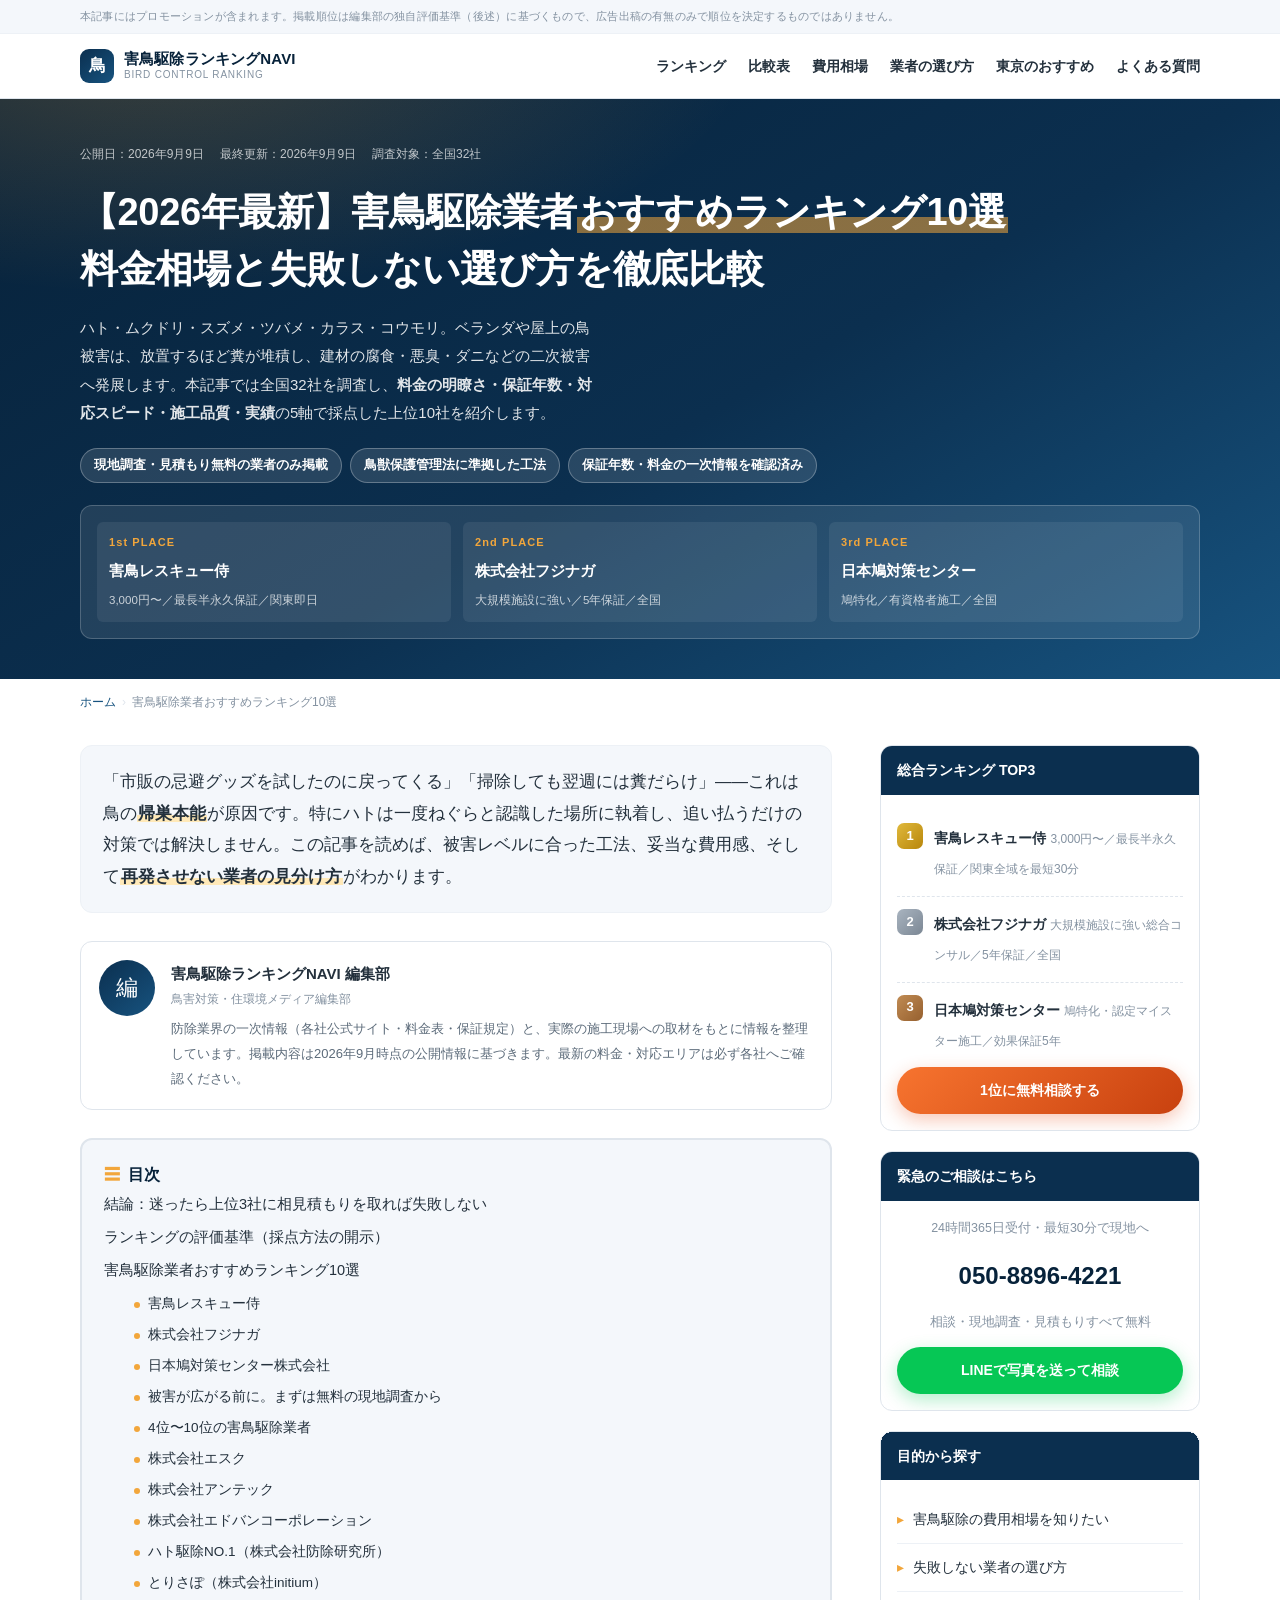
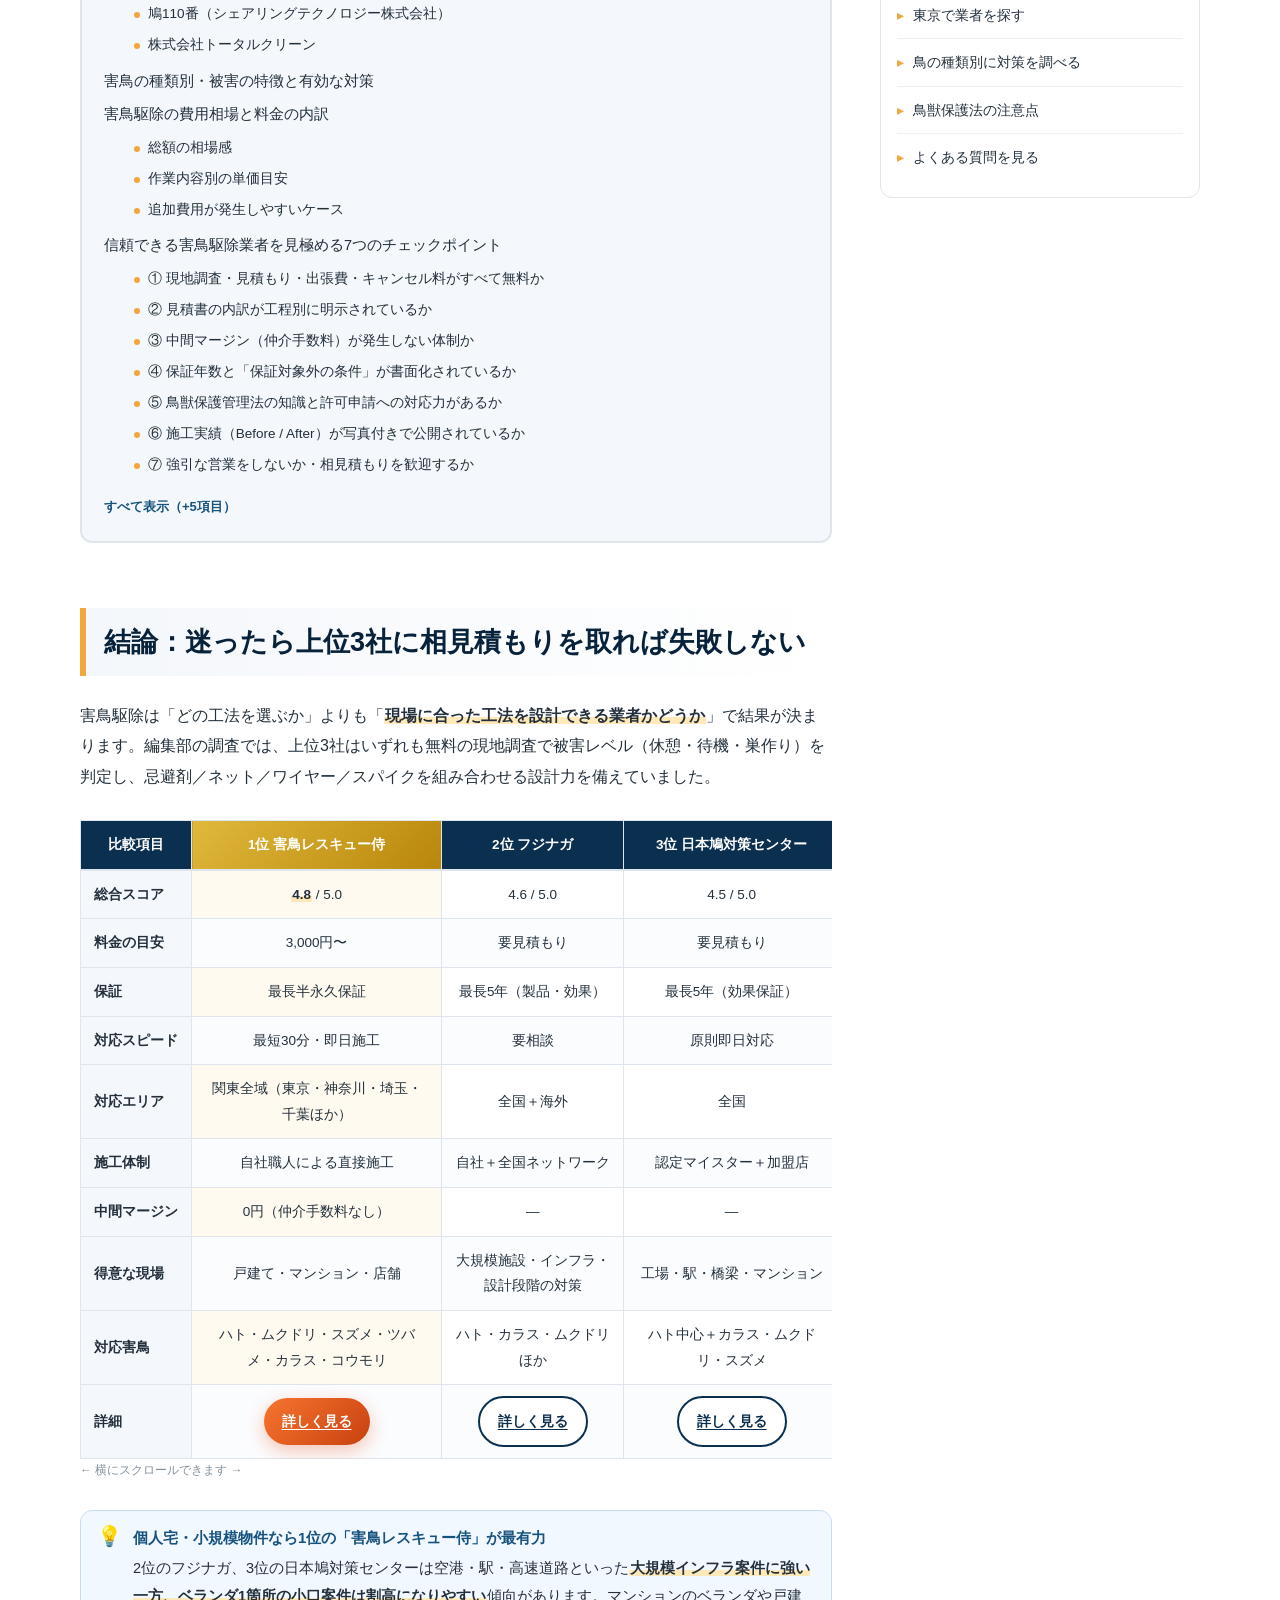
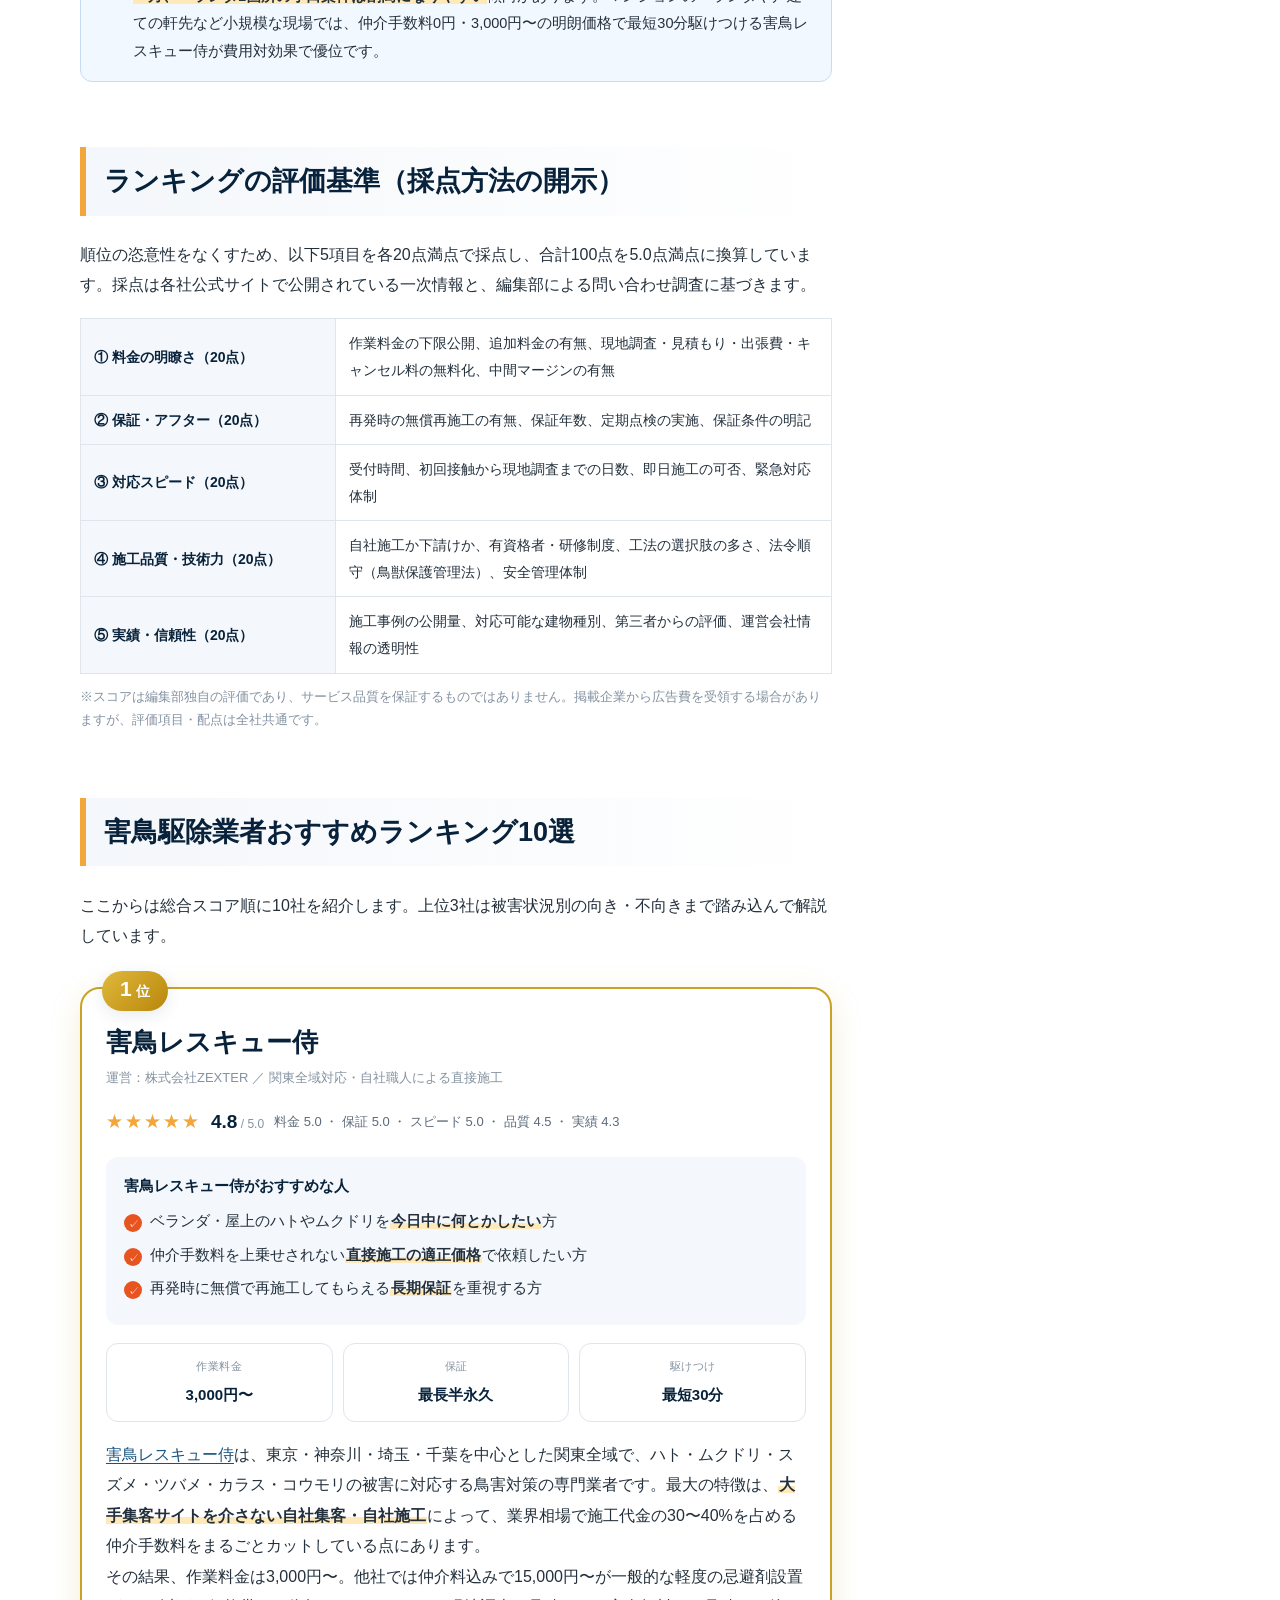
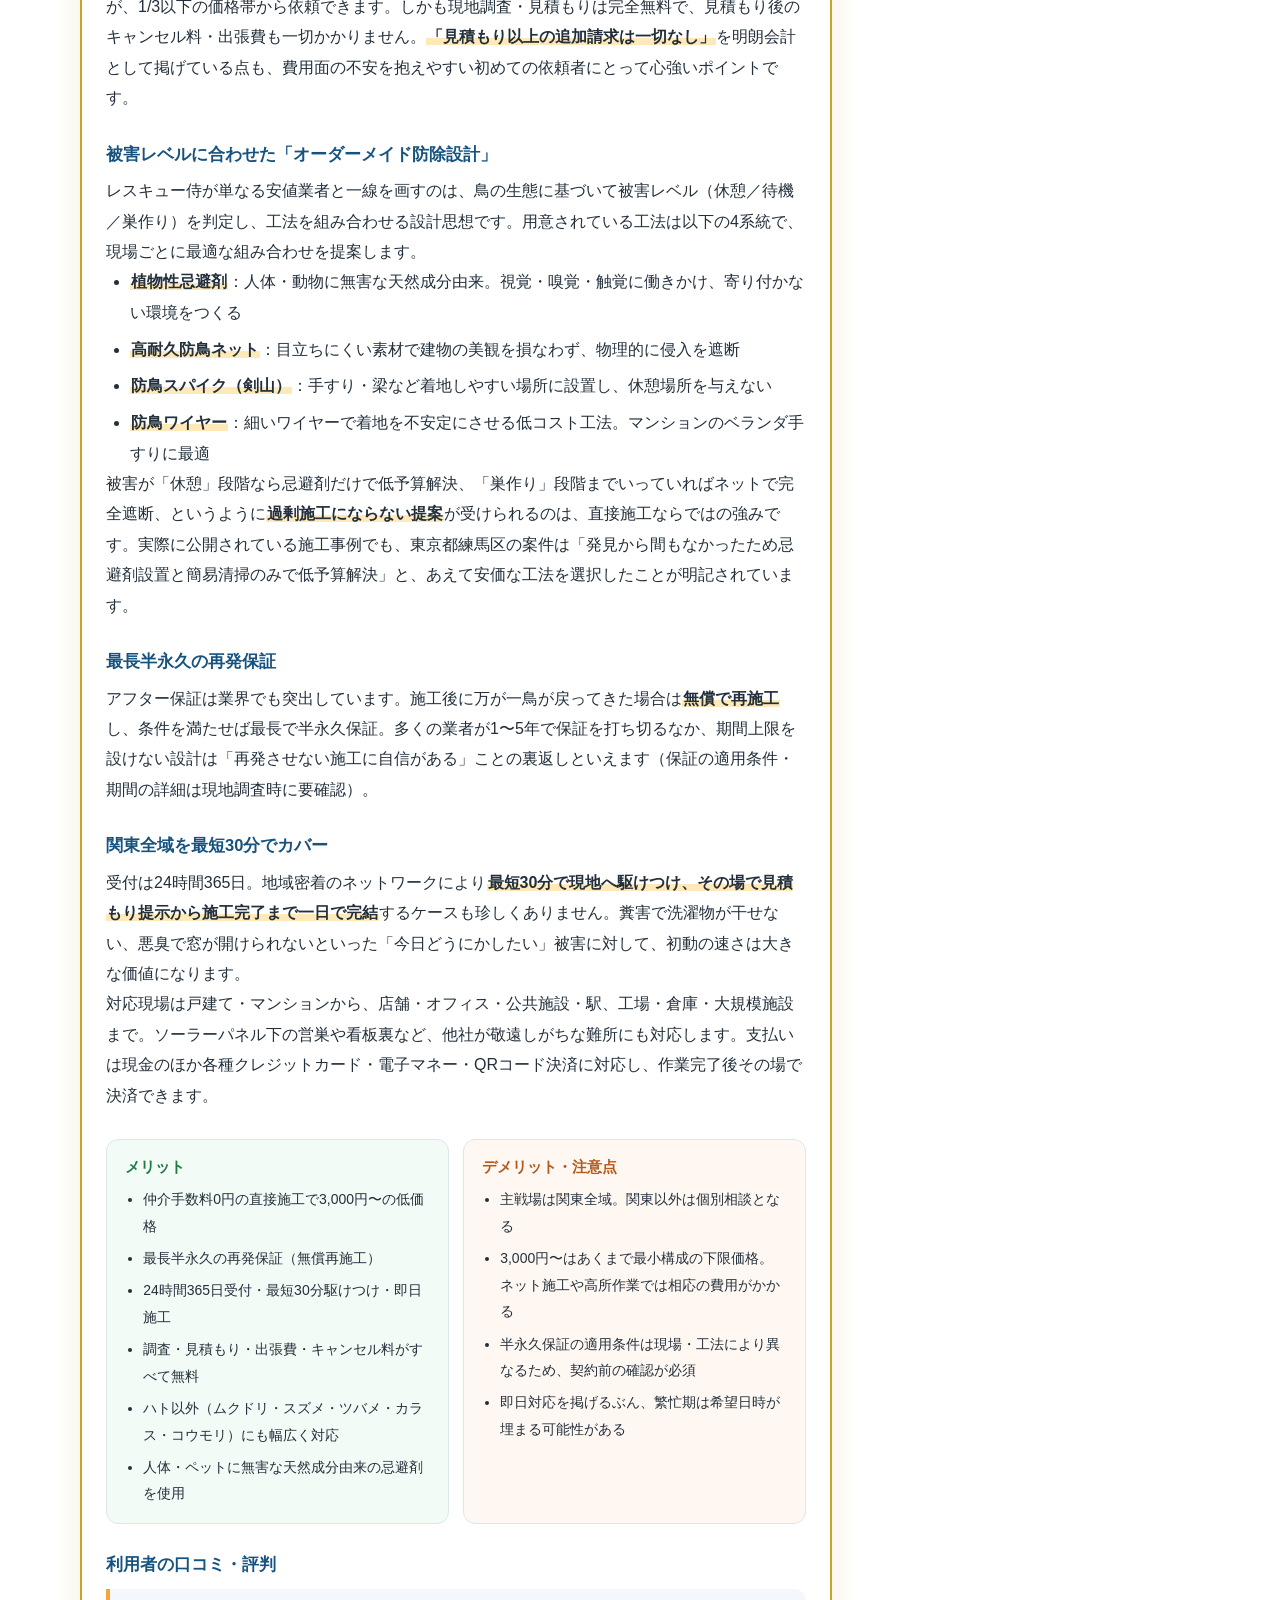
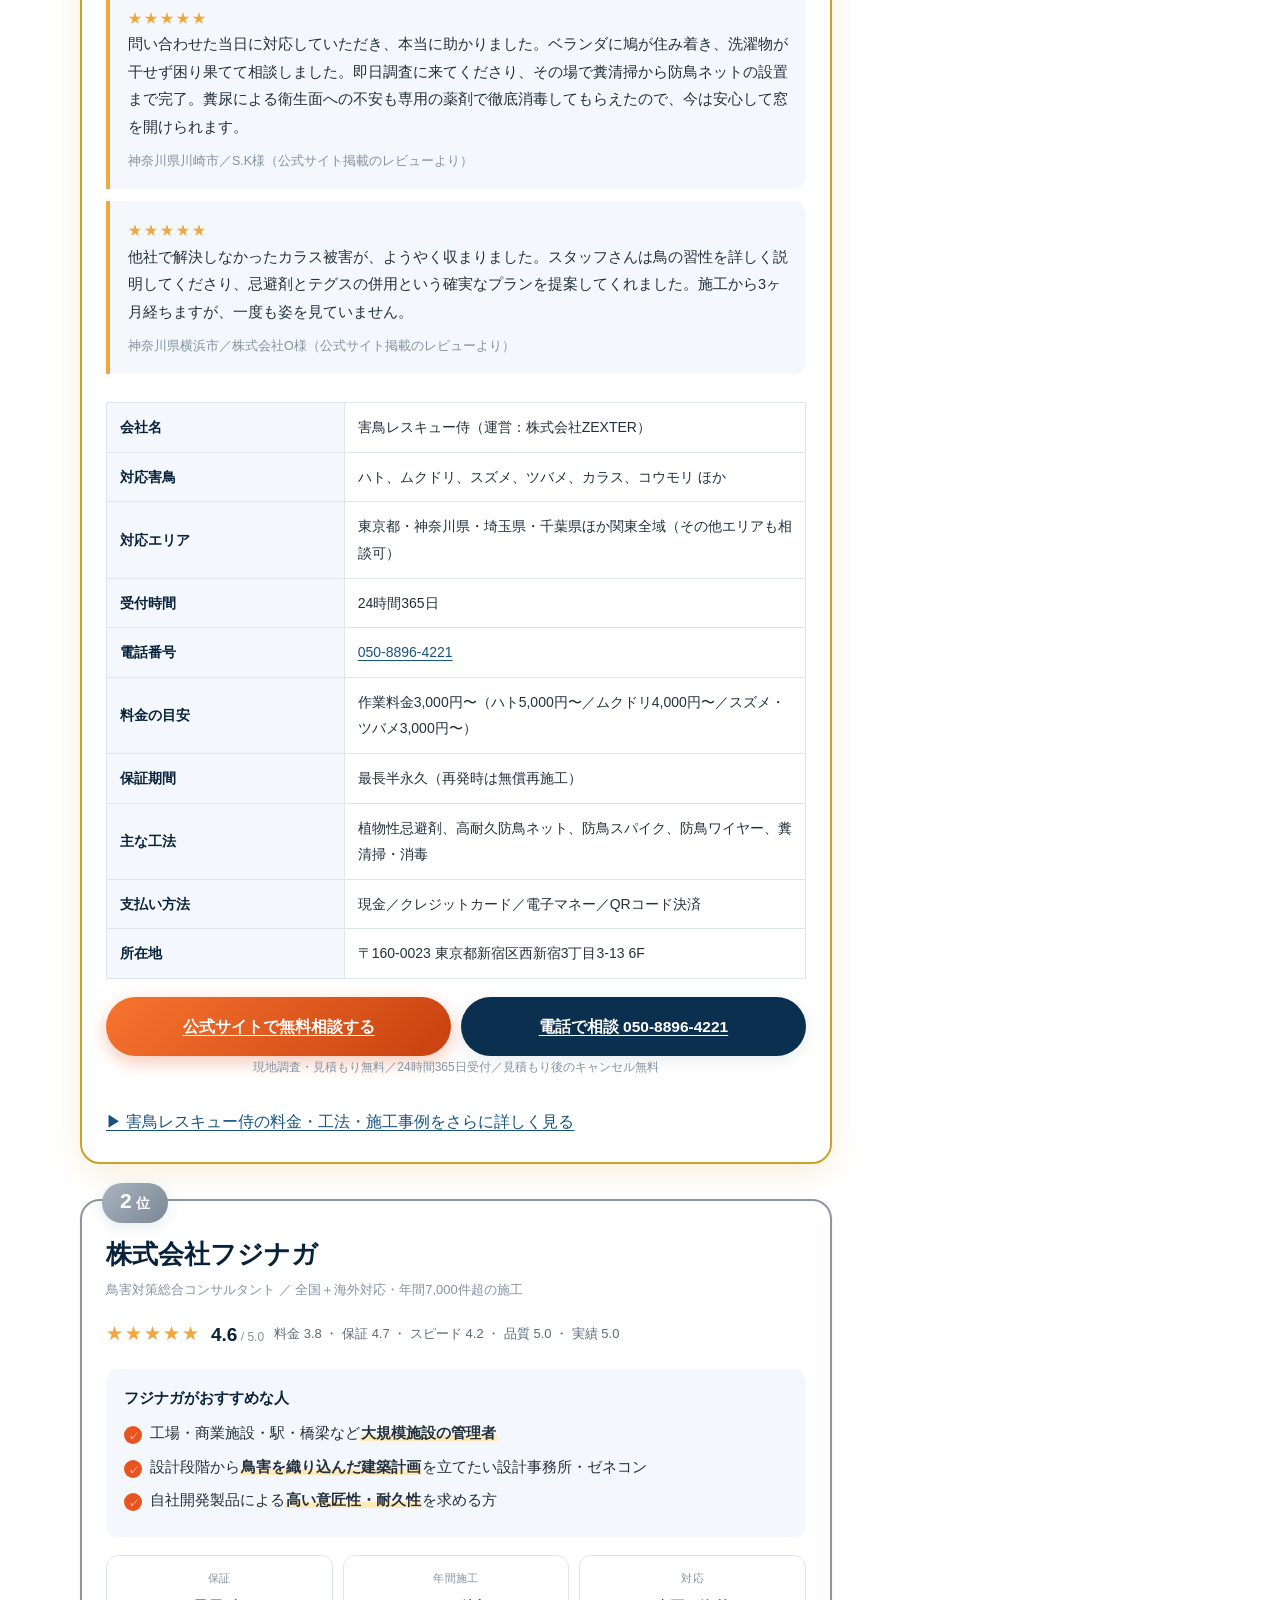
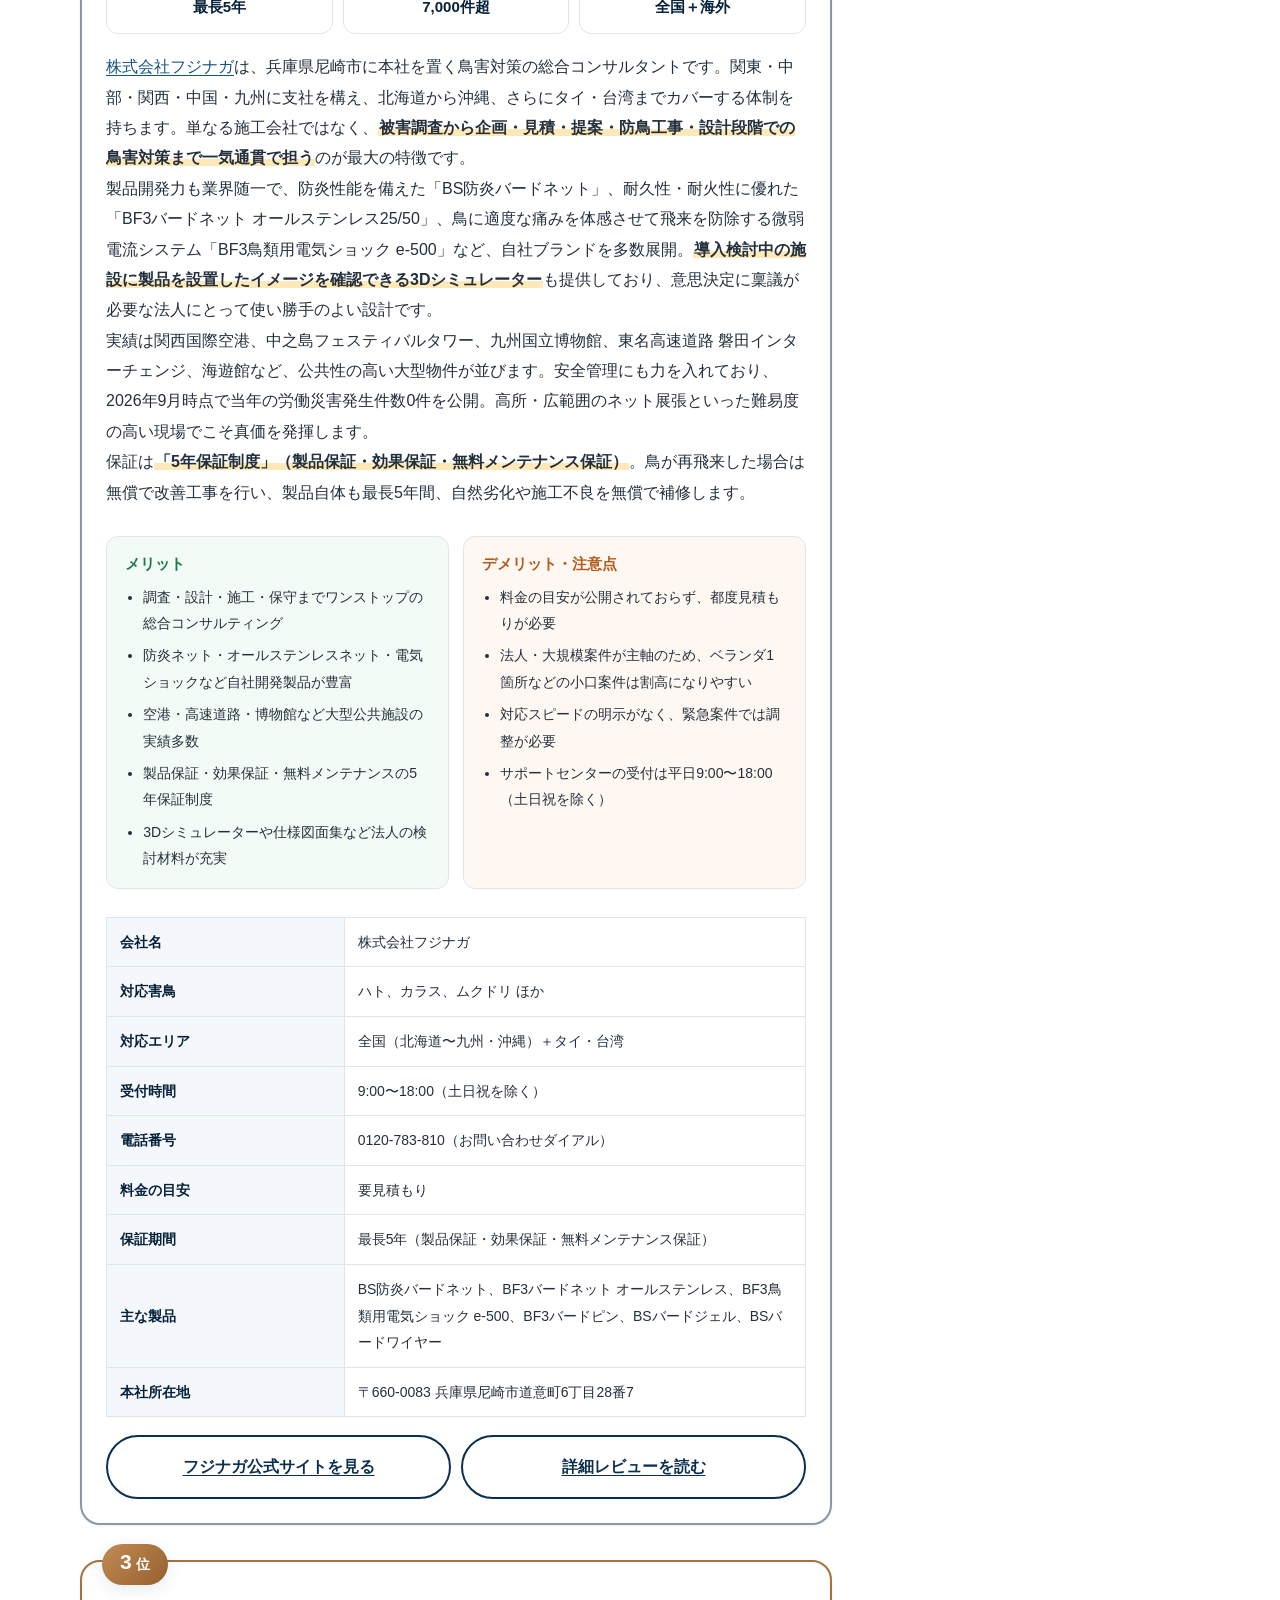
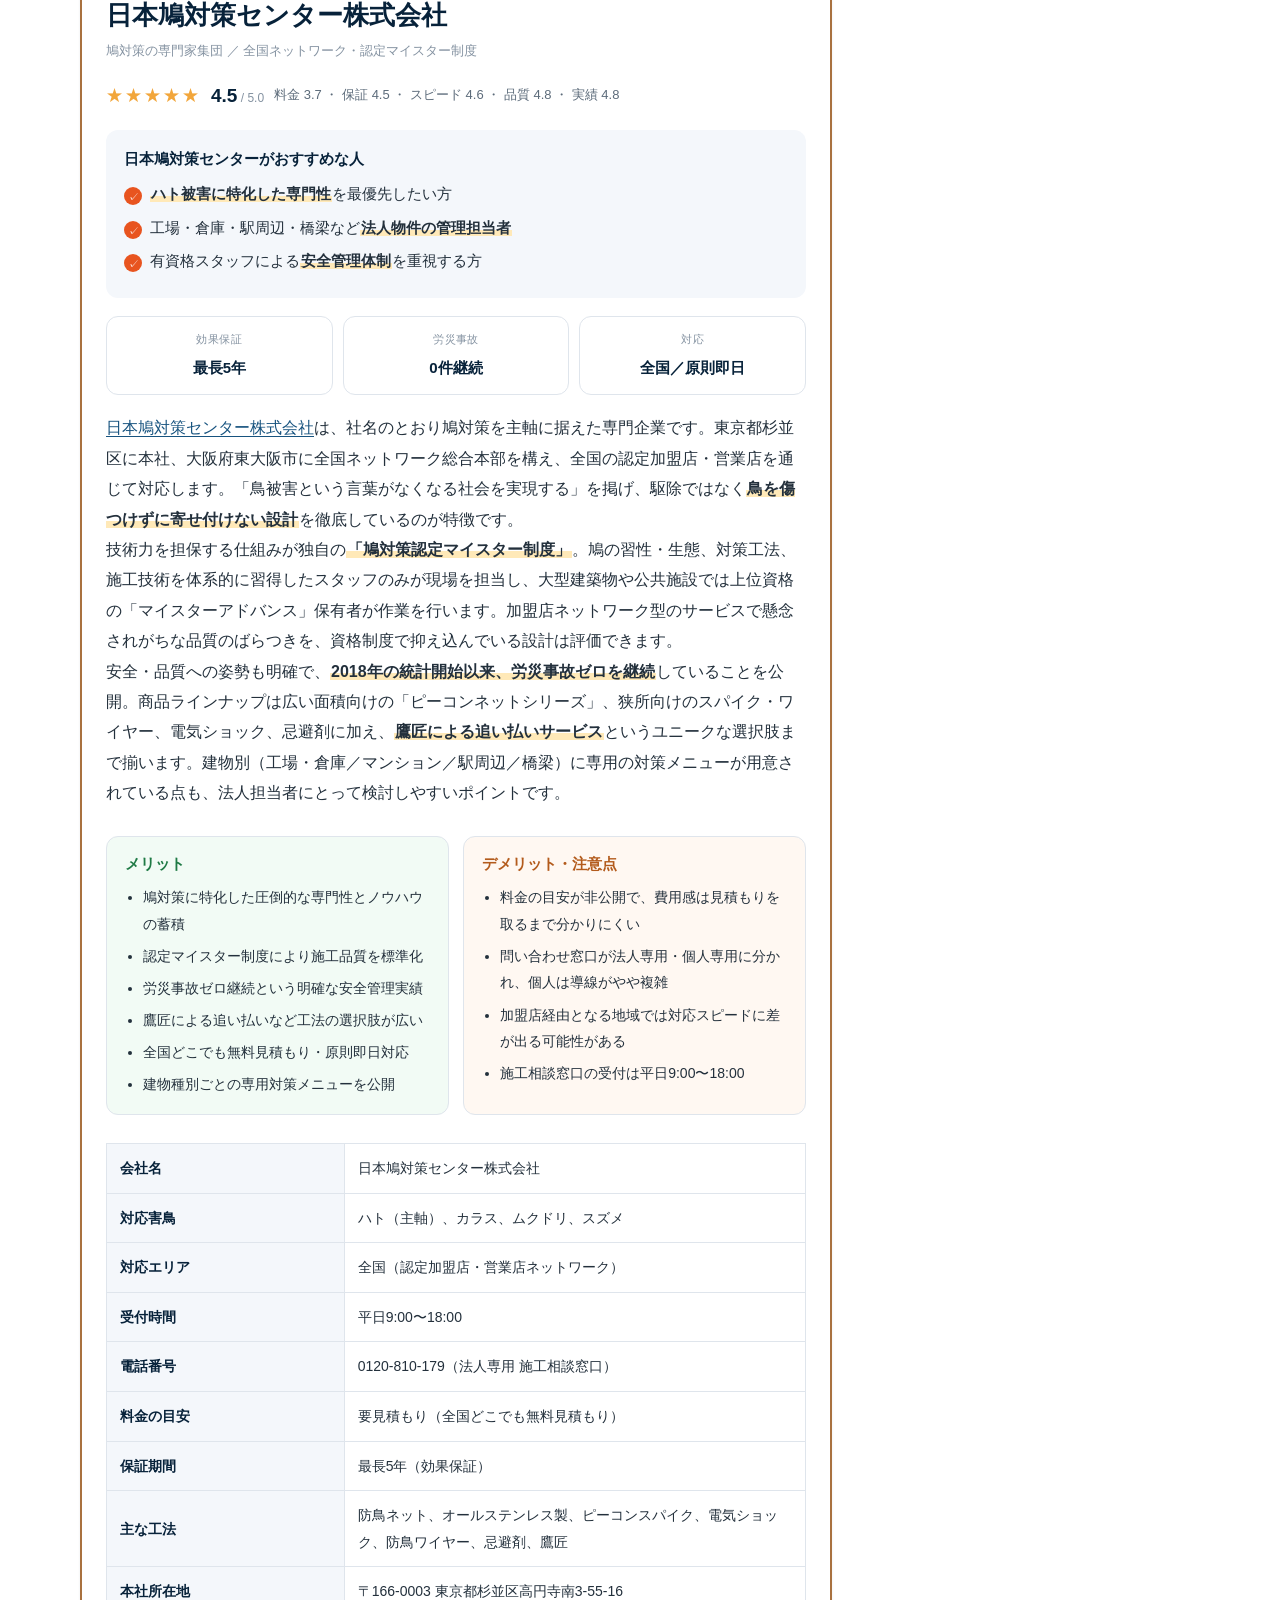
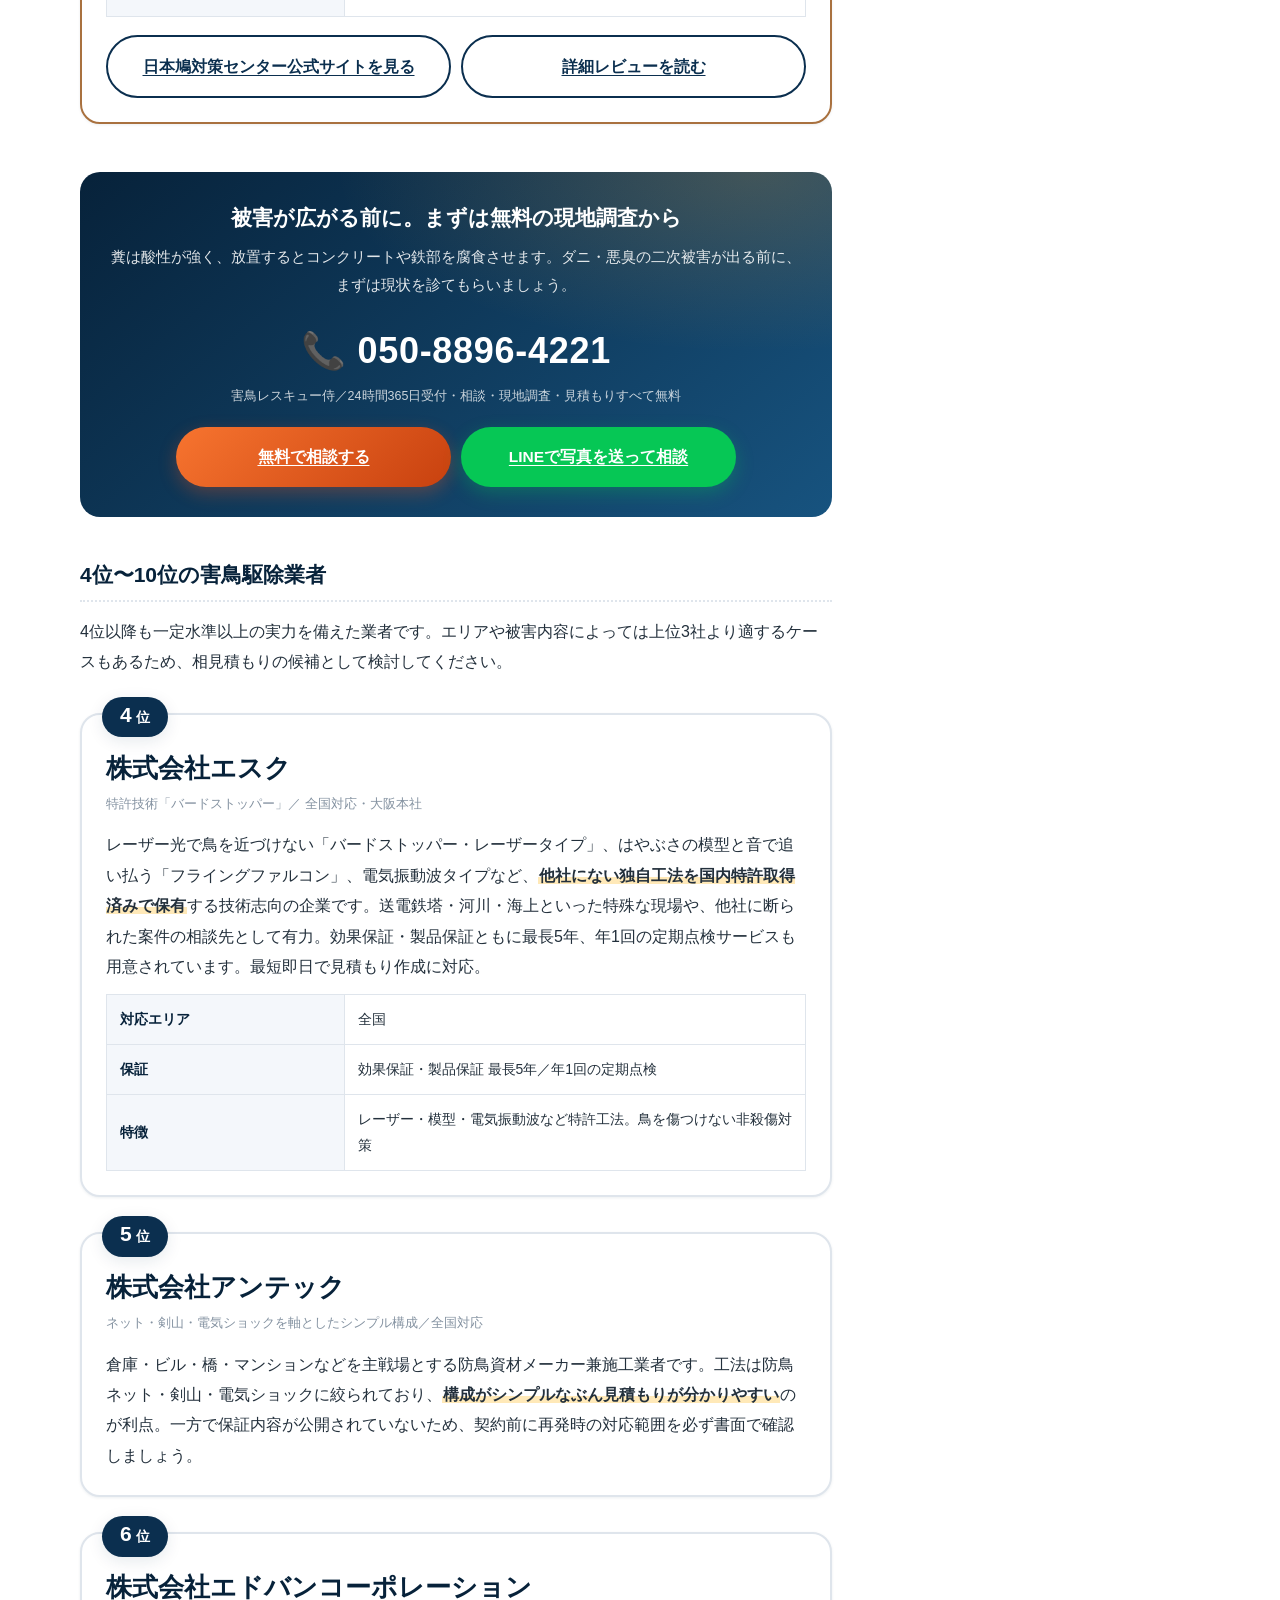
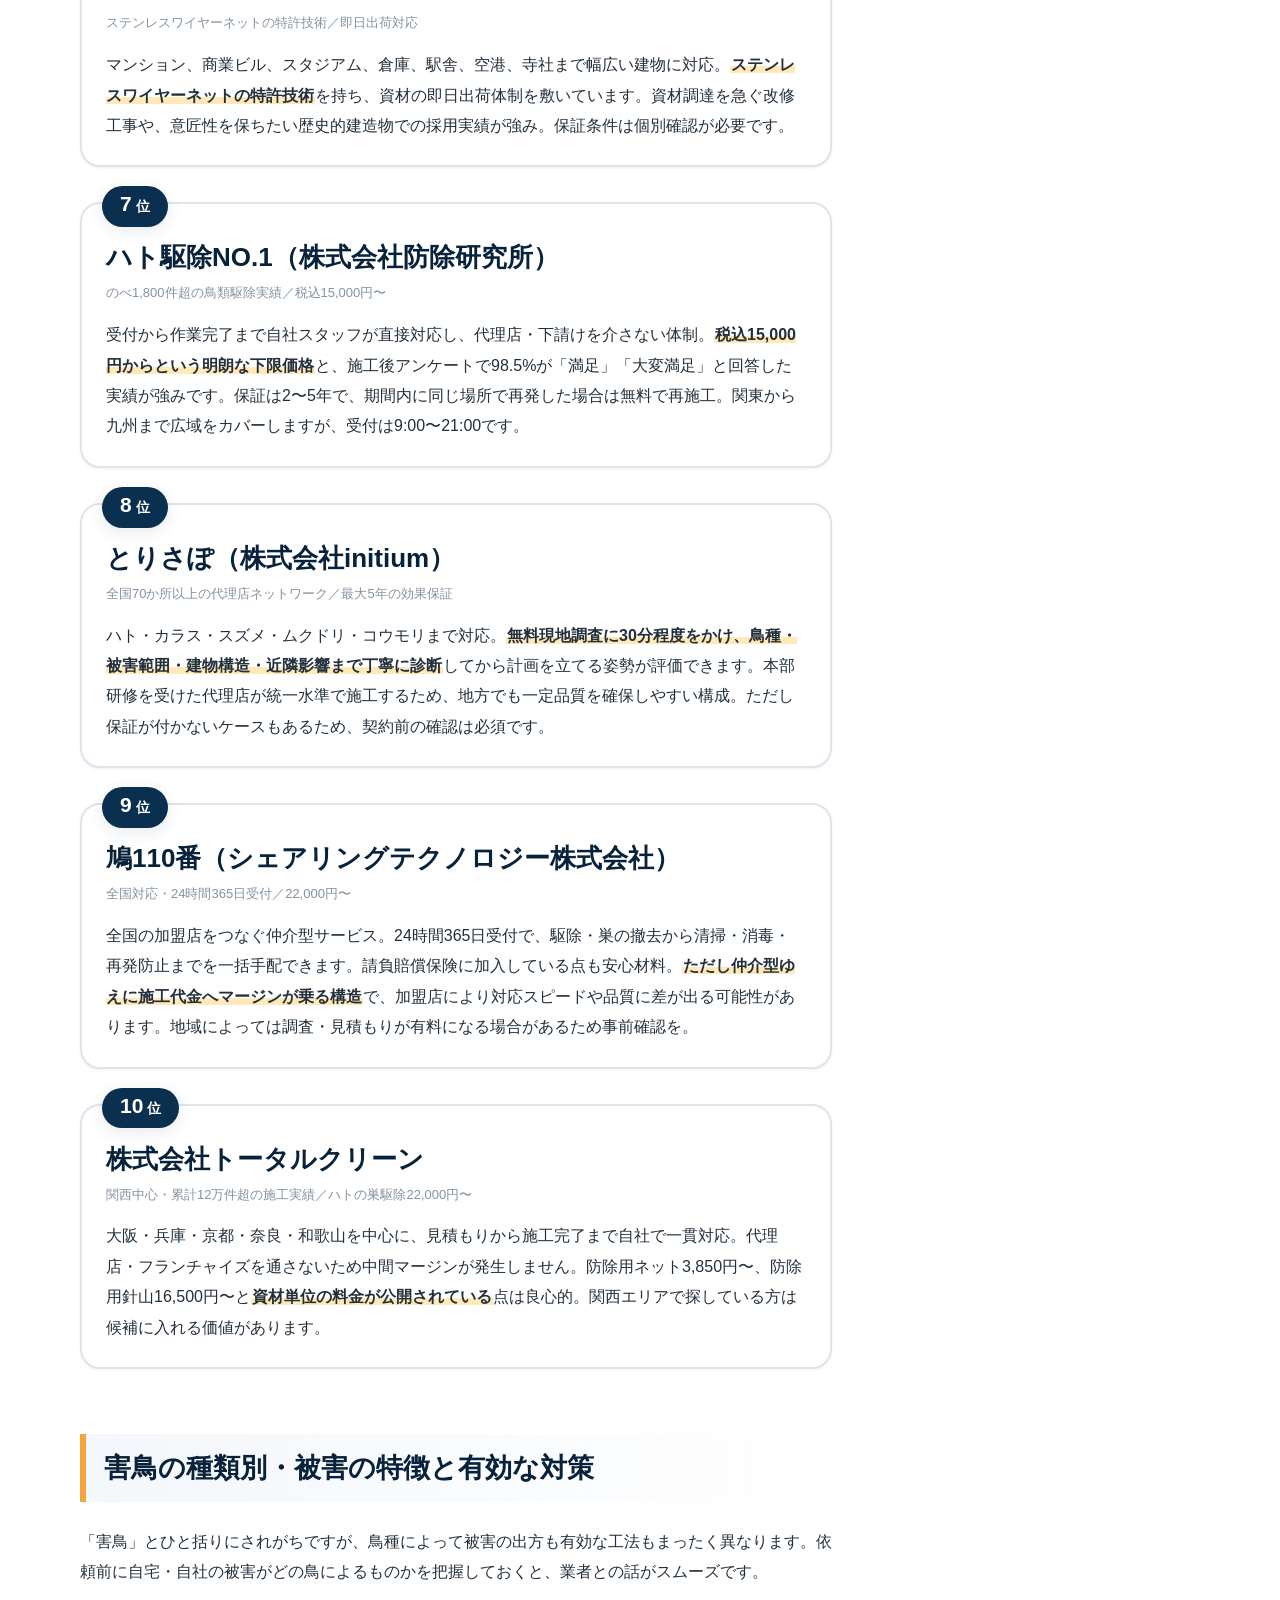
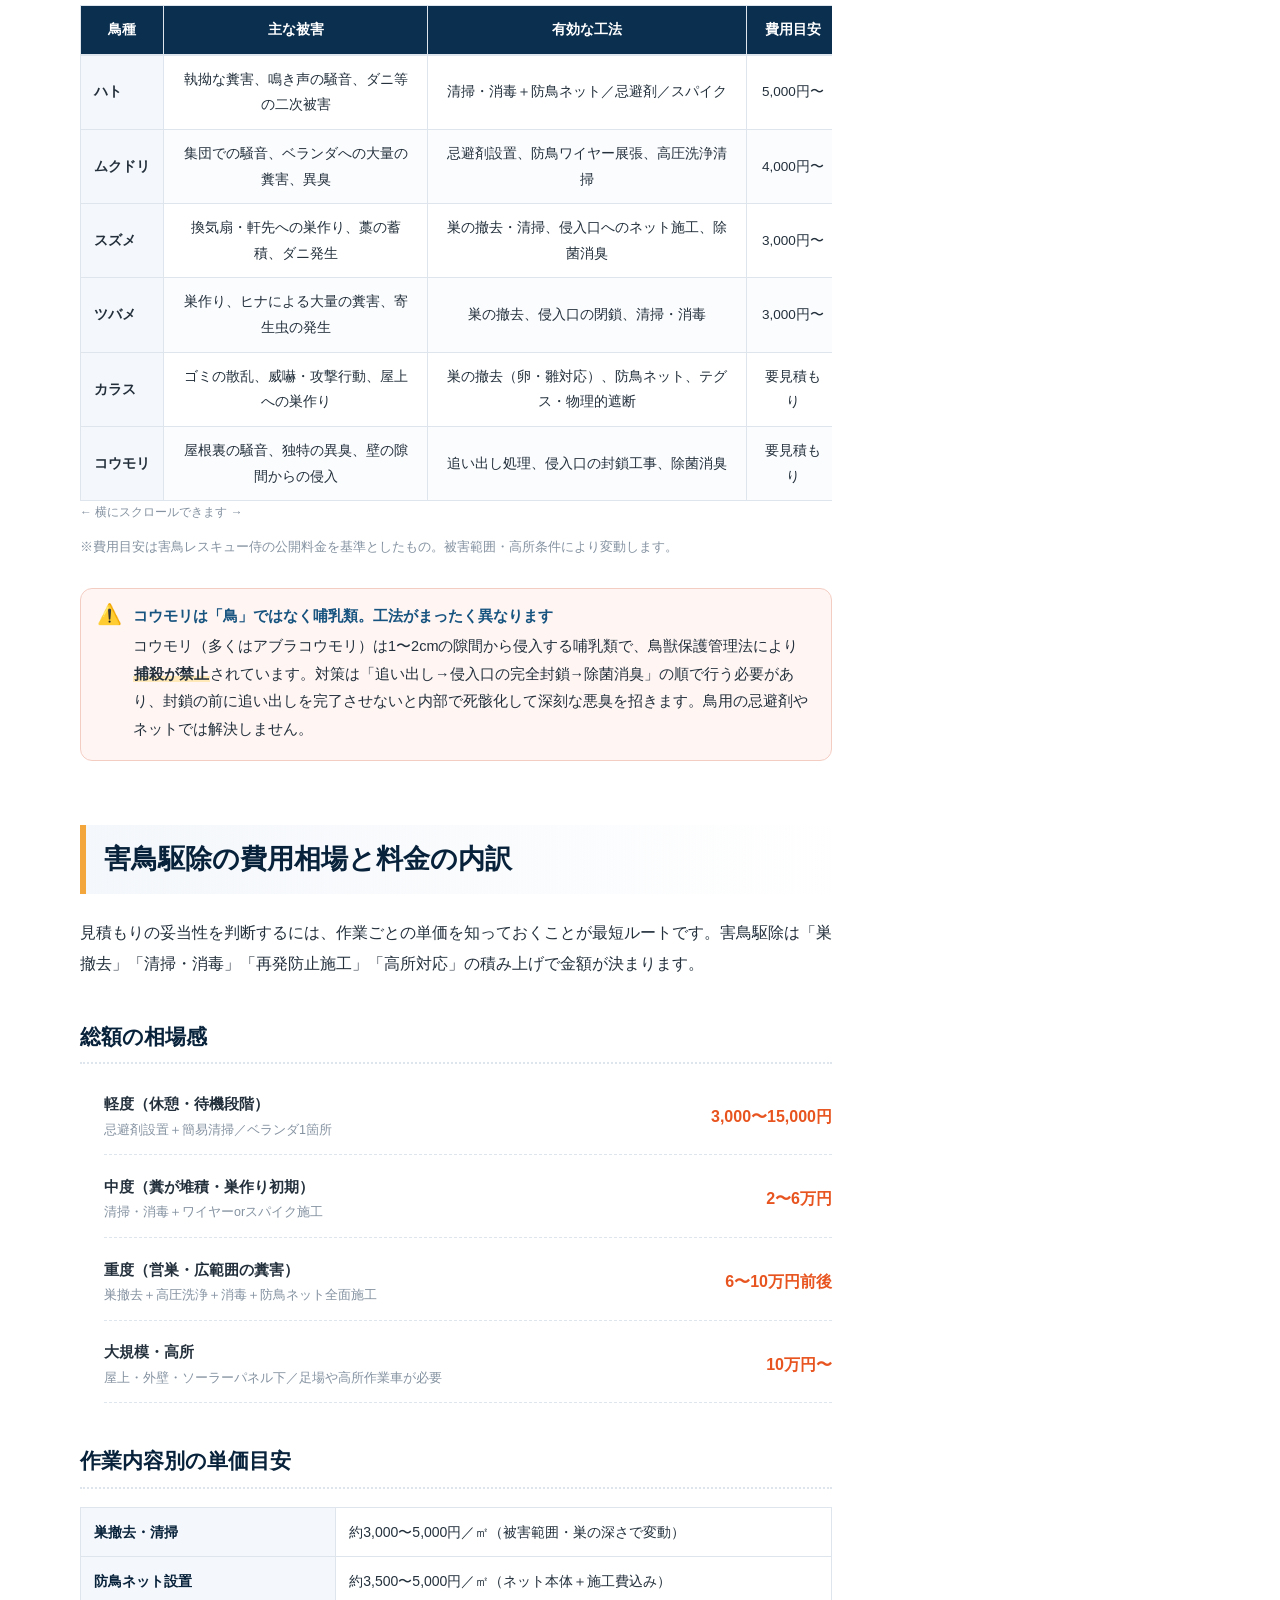
==== index.html @ 79c0ea81 "新規作成" ====
<!DOCTYPE html>
<html lang="ja">
<head>
<meta charset="UTF-8">
<meta name="viewport" content="width=device-width, initial-scale=1, viewport-fit=cover">
<title>【2026年最新】害鳥駆除業者おすすめランキング10選｜料金相場と失敗しない選び方を徹底比較</title>
<meta name="description" content="害鳥駆除業者おすすめランキング10選を編集部が徹底比較。料金相場・保証年数・対応スピード・施工品質を独自基準で採点し、1位は関東全域を最短30分で即日対応する「害鳥レスキュー侍」。ハト・ムクドリ・カラスの費用内訳や優良業者を見抜く7つの基準も解説します。">
<meta name="robots" content="index, follow, max-image-preview:large, max-snippet:-1">
<link rel="canonical" href="https://bird-control-ranking.jp/">
<meta name="theme-color" content="#0b2f4f">

<!-- OGP -->
<meta property="og:type" content="article">
<meta property="og:site_name" content="害鳥駆除ランキングNAVI">
<meta property="og:title" content="【2026年最新】害鳥駆除業者おすすめランキング10選｜料金相場と失敗しない選び方">
<meta property="og:description" content="ハト・ムクドリ・カラス・コウモリの被害に強い害鳥駆除業者を10社比較。料金・保証・対応スピードを独自基準で採点したランキングです。">
<meta property="og:url" content="https://bird-control-ranking.jp/">
<meta property="og:locale" content="ja_JP">
<meta name="twitter:card" content="summary_large_image">

<link rel="preconnect" href="https://rescue-samurai.com">
<link rel="stylesheet" href="assets/css/style.css">
<script src="assets/js/main.js" defer></script>

<script type="application/ld+json">
{
  "@context": "https://schema.org",
  "@graph": [
    {
      "@type": "WebSite",
      "@id": "https://bird-control-ranking.jp/#website",
      "url": "https://bird-control-ranking.jp/",
      "name": "害鳥駆除ランキングNAVI",
      "inLanguage": "ja"
    },
    {
      "@type": "Organization",
      "@id": "https://bird-control-ranking.jp/#publisher",
      "name": "害鳥駆除ランキングNAVI 編集部",
      "url": "https://bird-control-ranking.jp/"
    },
    {
      "@type": "Article",
      "@id": "https://bird-control-ranking.jp/#article",
      "headline": "【2026年最新】害鳥駆除業者おすすめランキング10選｜料金相場と失敗しない選び方を徹底比較",
      "description": "害鳥駆除業者おすすめランキング10選を専門編集部が徹底比較。料金相場・保証年数・対応スピード・施工品質を独自基準で採点しました。",
      "inLanguage": "ja",
      "datePublished": "2026-09-09",
      "dateModified": "2026-09-09",
      "mainEntityOfPage": { "@id": "https://bird-control-ranking.jp/" },
      "isPartOf": { "@id": "https://bird-control-ranking.jp/#website" },
      "publisher": { "@id": "https://bird-control-ranking.jp/#publisher" },
      "author": {
        "@type": "Organization",
        "name": "害鳥駆除ランキングNAVI 編集部"
      }
    },
    {
      "@type": "BreadcrumbList",
      "itemListElement": [
        { "@type": "ListItem", "position": 1, "name": "ホーム", "item": "https://bird-control-ranking.jp/" },
        { "@type": "ListItem", "position": 2, "name": "害鳥駆除業者おすすめランキング10選" }
      ]
    },
    {
      "@type": "ItemList",
      "name": "害鳥駆除業者おすすめランキング10選",
      "itemListOrder": "https://schema.org/ItemListOrderDescending",
      "numberOfItems": 10,
      "itemListElement": [
        { "@type": "ListItem", "position": 1, "name": "害鳥レスキュー侍", "url": "https://bird-control-ranking.jp/companies/rescue-samurai.html" },
        { "@type": "ListItem", "position": 2, "name": "株式会社フジナガ", "url": "https://bird-control-ranking.jp/companies/fujinaga.html" },
        { "@type": "ListItem", "position": 3, "name": "日本鳩対策センター株式会社", "url": "https://bird-control-ranking.jp/companies/hatotaisaku.html" },
        { "@type": "ListItem", "position": 4, "name": "株式会社エスク" },
        { "@type": "ListItem", "position": 5, "name": "株式会社アンテック" },
        { "@type": "ListItem", "position": 6, "name": "株式会社エドバンコーポレーション" },
        { "@type": "ListItem", "position": 7, "name": "ハト駆除NO.1（株式会社防除研究所）" },
        { "@type": "ListItem", "position": 8, "name": "とりさぽ（株式会社initium）" },
        { "@type": "ListItem", "position": 9, "name": "鳩110番" },
        { "@type": "ListItem", "position": 10, "name": "株式会社トータルクリーン" }
      ]
    },
    {
      "@type": "FAQPage",
      "mainEntity": [
        {
          "@type": "Question",
          "name": "害鳥駆除の費用相場はいくらですか？",
          "acceptedAnswer": {
            "@type": "Answer",
            "text": "ベランダ1箇所への忌避剤設置など軽度の対策であれば3,000円〜1万円台、糞清掃・消毒と防鳥ネット設置までを含む標準的な施工で3万円〜10万円前後が目安です。高所作業車や足場が必要な大規模施設では別途費用が加算されます。"
          }
        },
        {
          "@type": "Question",
          "name": "鳩の巣は自分で撤去してもいいですか？",
          "acceptedAnswer": {
            "@type": "Answer",
            "text": "卵やヒナがいる巣を無許可で撤去すると鳥獣保護管理法違反となり、1年以下の懲役または100万円以下の罰金の対象になり得ます。卵もヒナもいない空巣であれば撤去できるケースもありますが、判断が難しいため専門業者への相談が安全です。"
          }
        },
        {
          "@type": "Question",
          "name": "現地調査や見積もりは無料ですか？",
          "acceptedAnswer": {
            "@type": "Answer",
            "text": "本記事で紹介している上位業者はいずれも現地調査・見積もりを無料としています。ただし加盟店型・仲介型のサービスでは地域や現場状況により出張費が発生する場合があるため、問い合わせ時に「調査費・出張費・キャンセル料が本当に0円か」を確認してください。"
          }
        },
        {
          "@type": "Question",
          "name": "賃貸マンションのベランダでも依頼できますか？",
          "acceptedAnswer": {
            "@type": "Answer",
            "text": "依頼できますが、ベランダは避難経路を兼ねた共用部扱いとなることが多いため、必ず事前に管理会社・オーナー・管理組合へ連絡し、施工の許可を得てください。分譲マンションでは景観基準や工事ルールの確認も必要です。"
          }
        },
        {
          "@type": "Question",
          "name": "害鳥駆除の保証期間はどれくらいが目安ですか？",
          "acceptedAnswer": {
            "@type": "Answer",
            "text": "業界の標準は1〜5年です。防鳥ネットやワイヤーなど物理遮断を伴う施工は5年保証が付く例が多く、忌避剤中心の軽微な施工は1〜3年が一般的です。保証の対象外条件（台風・第三者による破損・建物改修など）は契約前に必ず確認しましょう。"
          }
        },
        {
          "@type": "Question",
          "name": "ハト以外の害鳥にも対応してもらえますか？",
          "acceptedAnswer": {
            "@type": "Answer",
            "text": "ムクドリ・スズメ・ツバメ・カラス・コウモリなどにも対応する業者が大半です。ただし鳥種ごとに有効な工法が異なるため、対象の鳥種での施工実績があるかを事例ページで確認してから依頼するのが確実です。"
          }
        }
      ]
    }
  ]
}
</script>
</head>
<body>

<div class="pr-bar">
  <div class="wrap">本記事にはプロモーションが含まれます。掲載順位は編集部の独自評価基準（後述）に基づくもので、広告出稿の有無のみで順位を決定するものではありません。</div>
</div>

<header class="site-header">
  <div class="wrap header-inner">
    <a class="logo" href="index.html">
      <span class="logo-mark" aria-hidden="true">鳥</span>
      <span class="logo-text">
        <b>害鳥駆除ランキングNAVI</b>
        <span>BIRD CONTROL RANKING</span>
      </span>
    </a>
    <button class="nav-toggle" type="button" aria-expanded="false" aria-controls="gnav" aria-label="メニューを開く"><span></span></button>
    <nav class="gnav" id="gnav" aria-label="グローバルナビゲーション">
      <ul>
        <li><a href="#ranking">ランキング</a></li>
        <li><a href="#compare">比較表</a></li>
        <li><a href="columns/hiyou-souba.html">費用相場</a></li>
        <li><a href="columns/erabikata.html">業者の選び方</a></li>
        <li><a href="areas/tokyo.html">東京のおすすめ</a></li>
        <li><a href="#faq">よくある質問</a></li>
      </ul>
    </nav>
  </div>
</header>

<section class="hero">
  <div class="wrap">
    <div class="hero-meta">
      <span>公開日：2026年9月9日</span>
      <span>最終更新：2026年9月9日</span>
      <span>調査対象：全国32社</span>
    </div>
    <h1>【2026年最新】害鳥駆除業者<span class="hl">おすすめランキング10選</span><br>料金相場と失敗しない選び方を徹底比較</h1>
    <p>ハト・ムクドリ・スズメ・ツバメ・カラス・コウモリ。ベランダや屋上の鳥被害は、放置するほど糞が堆積し、建材の腐食・悪臭・ダニなどの二次被害へ発展します。本記事では全国32社を調査し、<strong>料金の明瞭さ・保証年数・対応スピード・施工品質・実績</strong>の5軸で採点した上位10社を紹介します。</p>
    <ul class="badges">
      <li>現地調査・見積もり無料の業者のみ掲載</li>
      <li>鳥獣保護管理法に準拠した工法</li>
      <li>保証年数・料金の一次情報を確認済み</li>
    </ul>
    <div class="hero-quick">
      <a href="#rank1">
        <span class="rk">1st PLACE</span>
        <span class="nm">害鳥レスキュー侍</span>
        <span class="ds">3,000円〜／最長半永久保証／関東即日</span>
      </a>
      <a href="#rank2">
        <span class="rk">2nd PLACE</span>
        <span class="nm">株式会社フジナガ</span>
        <span class="ds">大規模施設に強い／5年保証／全国</span>
      </a>
      <a href="#rank3">
        <span class="rk">3rd PLACE</span>
        <span class="nm">日本鳩対策センター</span>
        <span class="ds">鳩特化／有資格者施工／全国</span>
      </a>
    </div>
  </div>
</section>

<div class="wrap">
  <nav class="breadcrumb" aria-label="パンくずリスト">
    <ol>
      <li><a href="index.html">ホーム</a></li>
      <li>害鳥駆除業者おすすめランキング10選</li>
    </ol>
  </nav>
</div>

<div class="wrap layout">
  <main>
    <article class="article" data-toc-source>

      <p class="lead">
        「市販の忌避グッズを試したのに戻ってくる」「掃除しても翌週には糞だらけ」——これは鳥の<strong>帰巣本能</strong>が原因です。特にハトは一度ねぐらと認識した場所に執着し、追い払うだけの対策では解決しません。この記事を読めば、被害レベルに合った工法、妥当な費用感、そして<strong>再発させない業者の見分け方</strong>がわかります。
      </p>

      <div class="author-box mt-m">
        <div class="author-avatar" aria-hidden="true">編</div>
        <div>
          <div class="name">害鳥駆除ランキングNAVI 編集部</div>
          <div class="role">鳥害対策・住環境メディア編集部</div>
          <p>防除業界の一次情報（各社公式サイト・料金表・保証規定）と、実際の施工現場への取材をもとに情報を整理しています。掲載内容は2026年9月時点の公開情報に基づきます。最新の料金・対応エリアは必ず各社へご確認ください。</p>
        </div>
      </div>

      <nav class="toc mt-m" aria-label="目次">
        <p class="toc-title">目次</p>
        <div id="toc"></div>
      </nav>

      <h2 id="conclusion">結論：迷ったら上位3社に相見積もりを取れば失敗しない</h2>
      <p>害鳥駆除は「どの工法を選ぶか」よりも「<strong>現場に合った工法を設計できる業者かどうか</strong>」で結果が決まります。編集部の調査では、上位3社はいずれも無料の現地調査で被害レベル（休憩・待機・巣作り）を判定し、忌避剤／ネット／ワイヤー／スパイクを組み合わせる設計力を備えていました。</p>

      <div class="table-scroll mt-m">
        <table class="compare">
          <caption class="visually-hidden">害鳥駆除業者 上位3社の比較表</caption>
          <thead>
            <tr>
              <th scope="col">比較項目</th>
              <th scope="col" class="col-1st">1位 害鳥レスキュー侍</th>
              <th scope="col">2位 フジナガ</th>
              <th scope="col">3位 日本鳩対策センター</th>
            </tr>
          </thead>
          <tbody>
            <tr><th scope="row">総合スコア</th><td class="col-1st"><strong>4.8</strong> / 5.0</td><td>4.6 / 5.0</td><td>4.5 / 5.0</td></tr>
            <tr><th scope="row">料金の目安</th><td class="col-1st">3,000円〜</td><td>要見積もり</td><td>要見積もり</td></tr>
            <tr><th scope="row">保証</th><td class="col-1st">最長半永久保証</td><td>最長5年（製品・効果）</td><td>最長5年（効果保証）</td></tr>
            <tr><th scope="row">対応スピード</th><td class="col-1st">最短30分・即日施工</td><td>要相談</td><td>原則即日対応</td></tr>
            <tr><th scope="row">対応エリア</th><td class="col-1st">関東全域（東京・神奈川・埼玉・千葉ほか）</td><td>全国＋海外</td><td>全国</td></tr>
            <tr><th scope="row">施工体制</th><td class="col-1st">自社職人による直接施工</td><td>自社＋全国ネットワーク</td><td>認定マイスター＋加盟店</td></tr>
            <tr><th scope="row">中間マージン</th><td class="col-1st">0円（仲介手数料なし）</td><td>—</td><td>—</td></tr>
            <tr><th scope="row">得意な現場</th><td class="col-1st">戸建て・マンション・店舗</td><td>大規模施設・インフラ・設計段階の対策</td><td>工場・駅・橋梁・マンション</td></tr>
            <tr><th scope="row">対応害鳥</th><td class="col-1st">ハト・ムクドリ・スズメ・ツバメ・カラス・コウモリ</td><td>ハト・カラス・ムクドリほか</td><td>ハト中心＋カラス・ムクドリ・スズメ</td></tr>
            <tr><th scope="row">詳細</th>
              <td class="col-1st"><a class="btn btn-cta btn-sm" href="companies/rescue-samurai.html">詳しく見る</a></td>
              <td><a class="btn btn-ghost btn-sm" href="companies/fujinaga.html">詳しく見る</a></td>
              <td><a class="btn btn-ghost btn-sm" href="companies/hatotaisaku.html">詳しく見る</a></td>
            </tr>
          </tbody>
        </table>
      </div>

      <div class="callout callout-note mt-m">
        <h4>個人宅・小規模物件なら1位の「害鳥レスキュー侍」が最有力</h4>
        <p>2位のフジナガ、3位の日本鳩対策センターは空港・駅・高速道路といった<strong>大規模インフラ案件に強い一方、ベランダ1箇所の小口案件は割高になりやすい</strong>傾向があります。マンションのベランダや戸建ての軒先など小規模な現場では、仲介手数料0円・3,000円〜の明朗価格で最短30分駆けつける害鳥レスキュー侍が費用対効果で優位です。</p>
      </div>

      <h2 id="criteria">ランキングの評価基準（採点方法の開示）</h2>
      <p>順位の恣意性をなくすため、以下5項目を各20点満点で採点し、合計100点を5.0点満点に換算しています。採点は各社公式サイトで公開されている一次情報と、編集部による問い合わせ調査に基づきます。</p>

      <div class="table-scroll">
        <table class="spec">
          <tbody>
            <tr><th>① 料金の明瞭さ（20点）</th><td>作業料金の下限公開、追加料金の有無、現地調査・見積もり・出張費・キャンセル料の無料化、中間マージンの有無</td></tr>
            <tr><th>② 保証・アフター（20点）</th><td>再発時の無償再施工の有無、保証年数、定期点検の実施、保証条件の明記</td></tr>
            <tr><th>③ 対応スピード（20点）</th><td>受付時間、初回接触から現地調査までの日数、即日施工の可否、緊急対応体制</td></tr>
            <tr><th>④ 施工品質・技術力（20点）</th><td>自社施工か下請けか、有資格者・研修制度、工法の選択肢の多さ、法令順守（鳥獣保護管理法）、安全管理体制</td></tr>
            <tr><th>⑤ 実績・信頼性（20点）</th><td>施工事例の公開量、対応可能な建物種別、第三者からの評価、運営会社情報の透明性</td></tr>
          </tbody>
        </table>
      </div>
      <p class="small mt-s">※スコアは編集部独自の評価であり、サービス品質を保証するものではありません。掲載企業から広告費を受領する場合がありますが、評価項目・配点は全社共通です。</p>

      <h2 id="ranking">害鳥駆除業者おすすめランキング10選</h2>
      <p>ここからは総合スコア順に10社を紹介します。上位3社は被害状況別の向き・不向きまで踏み込んで解説しています。</p>

      <!-- ============ 1位 ============ -->
      <section class="rank-card is-first" id="rank1">
        <span class="rank-badge"><span class="num">1</span>位</span>
        <h3>害鳥レスキュー侍</h3>
        <p class="company-sub">運営：株式会社ZEXTER ／ 関東全域対応・自社職人による直接施工</p>

        <div class="rating">
          <span class="stars" aria-hidden="true">★★★★★</span>
          <span class="score">4.8<small> / 5.0</small></span>
          <span>料金 5.0 ・ 保証 5.0 ・ スピード 5.0 ・ 品質 4.5 ・ 実績 4.3</span>
        </div>

        <div class="recommend-box">
          <p class="rb-title">害鳥レスキュー侍がおすすめな人</p>
          <ul>
            <li>ベランダ・屋上のハトやムクドリを<strong>今日中に何とかしたい</strong>方</li>
            <li>仲介手数料を上乗せされない<strong>直接施工の適正価格</strong>で依頼したい方</li>
            <li>再発時に無償で再施工してもらえる<strong>長期保証</strong>を重視する方</li>
          </ul>
        </div>

        <dl class="point-grid">
          <div><dt class="k">作業料金</dt><dd class="v">3,000円〜</dd></div>
          <div><dt class="k">保証</dt><dd class="v">最長半永久</dd></div>
          <div><dt class="k">駆けつけ</dt><dd class="v">最短30分</dd></div>
        </dl>

        <p><a href="https://rescue-samurai.com/" target="_blank" rel="noopener">害鳥レスキュー侍</a>は、東京・神奈川・埼玉・千葉を中心とした関東全域で、ハト・ムクドリ・スズメ・ツバメ・カラス・コウモリの被害に対応する鳥害対策の専門業者です。最大の特徴は、<strong>大手集客サイトを介さない自社集客・自社施工</strong>によって、業界相場で施工代金の30〜40%を占める仲介手数料をまるごとカットしている点にあります。</p>

        <p>その結果、作業料金は3,000円〜。他社では仲介料込みで15,000円〜が一般的な軽度の忌避剤設置が、1/3以下の価格帯から依頼できます。しかも現地調査・見積もりは完全無料で、見積もり後のキャンセル料・出張費も一切かかりません。<strong>「見積もり以上の追加請求は一切なし」</strong>を明朗会計として掲げている点も、費用面の不安を抱えやすい初めての依頼者にとって心強いポイントです。</p>

        <h4>被害レベルに合わせた「オーダーメイド防除設計」</h4>
        <p>レスキュー侍が単なる安値業者と一線を画すのは、鳥の生態に基づいて被害レベル（休憩／待機／巣作り）を判定し、工法を組み合わせる設計思想です。用意されている工法は以下の4系統で、現場ごとに最適な組み合わせを提案します。</p>
        <ul>
          <li><strong>植物性忌避剤</strong>：人体・動物に無害な天然成分由来。視覚・嗅覚・触覚に働きかけ、寄り付かない環境をつくる</li>
          <li><strong>高耐久防鳥ネット</strong>：目立ちにくい素材で建物の美観を損なわず、物理的に侵入を遮断</li>
          <li><strong>防鳥スパイク（剣山）</strong>：手すり・梁など着地しやすい場所に設置し、休憩場所を与えない</li>
          <li><strong>防鳥ワイヤー</strong>：細いワイヤーで着地を不安定にさせる低コスト工法。マンションのベランダ手すりに最適</li>
        </ul>
        <p>被害が「休憩」段階なら忌避剤だけで低予算解決、「巣作り」段階までいっていればネットで完全遮断、というように<strong>過剰施工にならない提案</strong>が受けられるのは、直接施工ならではの強みです。実際に公開されている施工事例でも、東京都練馬区の案件は「発見から間もなかったため忌避剤設置と簡易清掃のみで低予算解決」と、あえて安価な工法を選択したことが明記されています。</p>

        <h4>最長半永久の再発保証</h4>
        <p>アフター保証は業界でも突出しています。施工後に万が一鳥が戻ってきた場合は<strong>無償で再施工</strong>し、条件を満たせば最長で半永久保証。多くの業者が1〜5年で保証を打ち切るなか、期間上限を設けない設計は「再発させない施工に自信がある」ことの裏返しといえます（保証の適用条件・期間の詳細は現地調査時に要確認）。</p>

        <h4>関東全域を最短30分でカバー</h4>
        <p>受付は24時間365日。地域密着のネットワークにより<strong>最短30分で現地へ駆けつけ、その場で見積もり提示から施工完了まで一日で完結</strong>するケースも珍しくありません。糞害で洗濯物が干せない、悪臭で窓が開けられないといった「今日どうにかしたい」被害に対して、初動の速さは大きな価値になります。</p>

        <p>対応現場は戸建て・マンションから、店舗・オフィス・公共施設・駅、工場・倉庫・大規模施設まで。ソーラーパネル下の営巣や看板裏など、他社が敬遠しがちな難所にも対応します。支払いは現金のほか各種クレジットカード・電子マネー・QRコード決済に対応し、作業完了後その場で決済できます。</p>

        <div class="proscons mt-m">
          <div class="pros">
            <h4>メリット</h4>
            <ul>
              <li>仲介手数料0円の直接施工で3,000円〜の低価格</li>
              <li>最長半永久の再発保証（無償再施工）</li>
              <li>24時間365日受付・最短30分駆けつけ・即日施工</li>
              <li>調査・見積もり・出張費・キャンセル料がすべて無料</li>
              <li>ハト以外（ムクドリ・スズメ・ツバメ・カラス・コウモリ）にも幅広く対応</li>
              <li>人体・ペットに無害な天然成分由来の忌避剤を使用</li>
            </ul>
          </div>
          <div class="cons">
            <h4>デメリット・注意点</h4>
            <ul>
              <li>主戦場は関東全域。関東以外は個別相談となる</li>
              <li>3,000円〜はあくまで最小構成の下限価格。ネット施工や高所作業では相応の費用がかかる</li>
              <li>半永久保証の適用条件は現場・工法により異なるため、契約前の確認が必須</li>
              <li>即日対応を掲げるぶん、繁忙期は希望日時が埋まる可能性がある</li>
            </ul>
          </div>
        </div>

        <h4>利用者の口コミ・評判</h4>
        <blockquote class="review mt-s">
          <p class="stars" aria-label="5点満点中5点">★★★★★</p>
          <p>問い合わせた当日に対応していただき、本当に助かりました。ベランダに鳩が住み着き、洗濯物が干せず困り果てて相談しました。即日調査に来てくださり、その場で糞清掃から防鳥ネットの設置まで完了。糞尿による衛生面への不安も専用の薬剤で徹底消毒してもらえたので、今は安心して窓を開けられます。</p>
          <footer>神奈川県川崎市／S.K様（公式サイト掲載のレビューより）</footer>
        </blockquote>
        <blockquote class="review mt-s">
          <p class="stars" aria-label="5点満点中5点">★★★★★</p>
          <p>他社で解決しなかったカラス被害が、ようやく収まりました。スタッフさんは鳥の習性を詳しく説明してくださり、忌避剤とテグスの併用という確実なプランを提案してくれました。施工から3ヶ月経ちますが、一度も姿を見ていません。</p>
          <footer>神奈川県横浜市／株式会社O様（公式サイト掲載のレビューより）</footer>
        </blockquote>

        <div class="table-scroll mt-m">
          <table class="spec">
            <tbody>
              <tr><th>会社名</th><td>害鳥レスキュー侍（運営：株式会社ZEXTER）</td></tr>
              <tr><th>対応害鳥</th><td>ハト、ムクドリ、スズメ、ツバメ、カラス、コウモリ ほか</td></tr>
              <tr><th>対応エリア</th><td>東京都・神奈川県・埼玉県・千葉県ほか関東全域（その他エリアも相談可）</td></tr>
              <tr><th>受付時間</th><td>24時間365日</td></tr>
              <tr><th>電話番号</th><td><a href="tel:05088964221">050-8896-4221</a></td></tr>
              <tr><th>料金の目安</th><td>作業料金3,000円〜（ハト5,000円〜／ムクドリ4,000円〜／スズメ・ツバメ3,000円〜）</td></tr>
              <tr><th>保証期間</th><td>最長半永久（再発時は無償再施工）</td></tr>
              <tr><th>主な工法</th><td>植物性忌避剤、高耐久防鳥ネット、防鳥スパイク、防鳥ワイヤー、糞清掃・消毒</td></tr>
              <tr><th>支払い方法</th><td>現金／クレジットカード／電子マネー／QRコード決済</td></tr>
              <tr><th>所在地</th><td>〒160-0023 東京都新宿区西新宿3丁目3-13 6F</td></tr>
            </tbody>
          </table>
        </div>

        <div class="cta-row">
          <a class="btn btn-cta" href="https://rescue-samurai.com/" target="_blank" rel="noopener">公式サイトで無料相談する</a>
          <a class="btn btn-tel" href="tel:05088964221">電話で相談 050-8896-4221</a>
        </div>
        <p class="cta-note">現地調査・見積もり無料／24時間365日受付／見積もり後のキャンセル無料</p>

        <p class="mt-m"><a href="companies/rescue-samurai.html">▶ 害鳥レスキュー侍の料金・工法・施工事例をさらに詳しく見る</a></p>
      </section>

      <!-- ============ 2位 ============ -->
      <section class="rank-card is-second" id="rank2">
        <span class="rank-badge"><span class="num">2</span>位</span>
        <h3>株式会社フジナガ</h3>
        <p class="company-sub">鳥害対策総合コンサルタント ／ 全国＋海外対応・年間7,000件超の施工</p>

        <div class="rating">
          <span class="stars" aria-hidden="true">★★★★★</span>
          <span class="score">4.6<small> / 5.0</small></span>
          <span>料金 3.8 ・ 保証 4.7 ・ スピード 4.2 ・ 品質 5.0 ・ 実績 5.0</span>
        </div>

        <div class="recommend-box">
          <p class="rb-title">フジナガがおすすめな人</p>
          <ul>
            <li>工場・商業施設・駅・橋梁など<strong>大規模施設の管理者</strong></li>
            <li>設計段階から<strong>鳥害を織り込んだ建築計画</strong>を立てたい設計事務所・ゼネコン</li>
            <li>自社開発製品による<strong>高い意匠性・耐久性</strong>を求める方</li>
          </ul>
        </div>

        <dl class="point-grid">
          <div><dt class="k">保証</dt><dd class="v">最長5年</dd></div>
          <div><dt class="k">年間施工</dt><dd class="v">7,000件超</dd></div>
          <div><dt class="k">対応</dt><dd class="v">全国＋海外</dd></div>
        </dl>

        <p><a href="https://www.fujinaga810.co.jp/" target="_blank" rel="noopener">株式会社フジナガ</a>は、兵庫県尼崎市に本社を置く鳥害対策の総合コンサルタントです。関東・中部・関西・中国・九州に支社を構え、北海道から沖縄、さらにタイ・台湾までカバーする体制を持ちます。単なる施工会社ではなく、<strong>被害調査から企画・見積・提案・防鳥工事・設計段階での鳥害対策まで一気通貫で担う</strong>のが最大の特徴です。</p>

        <p>製品開発力も業界随一で、防炎性能を備えた「BS防炎バードネット」、耐久性・耐火性に優れた「BF3バードネット オールステンレス25/50」、鳥に適度な痛みを体感させて飛来を防除する微弱電流システム「BF3鳥類用電気ショック e-500」など、自社ブランドを多数展開。<strong>導入検討中の施設に製品を設置したイメージを確認できる3Dシミュレーター</strong>も提供しており、意思決定に稟議が必要な法人にとって使い勝手のよい設計です。</p>

        <p>実績は関西国際空港、中之島フェスティバルタワー、九州国立博物館、東名高速道路 磐田インターチェンジ、海遊館など、公共性の高い大型物件が並びます。安全管理にも力を入れており、2026年9月時点で当年の労働災害発生件数0件を公開。高所・広範囲のネット展張といった難易度の高い現場でこそ真価を発揮します。</p>

        <p>保証は<strong>「5年保証制度」（製品保証・効果保証・無料メンテナンス保証）</strong>。鳥が再飛来した場合は無償で改善工事を行い、製品自体も最長5年間、自然劣化や施工不良を無償で補修します。</p>

        <div class="proscons mt-m">
          <div class="pros">
            <h4>メリット</h4>
            <ul>
              <li>調査・設計・施工・保守までワンストップの総合コンサルティング</li>
              <li>防炎ネット・オールステンレスネット・電気ショックなど自社開発製品が豊富</li>
              <li>空港・高速道路・博物館など大型公共施設の実績多数</li>
              <li>製品保証・効果保証・無料メンテナンスの5年保証制度</li>
              <li>3Dシミュレーターや仕様図面集など法人の検討材料が充実</li>
            </ul>
          </div>
          <div class="cons">
            <h4>デメリット・注意点</h4>
            <ul>
              <li>料金の目安が公開されておらず、都度見積もりが必要</li>
              <li>法人・大規模案件が主軸のため、ベランダ1箇所などの小口案件は割高になりやすい</li>
              <li>対応スピードの明示がなく、緊急案件では調整が必要</li>
              <li>サポートセンターの受付は平日9:00〜18:00（土日祝を除く）</li>
            </ul>
          </div>
        </div>

        <div class="table-scroll mt-m">
          <table class="spec">
            <tbody>
              <tr><th>会社名</th><td>株式会社フジナガ</td></tr>
              <tr><th>対応害鳥</th><td>ハト、カラス、ムクドリ ほか</td></tr>
              <tr><th>対応エリア</th><td>全国（北海道〜九州・沖縄）＋タイ・台湾</td></tr>
              <tr><th>受付時間</th><td>9:00〜18:00（土日祝を除く）</td></tr>
              <tr><th>電話番号</th><td>0120-783-810（お問い合わせダイアル）</td></tr>
              <tr><th>料金の目安</th><td>要見積もり</td></tr>
              <tr><th>保証期間</th><td>最長5年（製品保証・効果保証・無料メンテナンス保証）</td></tr>
              <tr><th>主な製品</th><td>BS防炎バードネット、BF3バードネット オールステンレス、BF3鳥類用電気ショック e-500、BF3バードピン、BSバードジェル、BSバードワイヤー</td></tr>
              <tr><th>本社所在地</th><td>〒660-0083 兵庫県尼崎市道意町6丁目28番7</td></tr>
            </tbody>
          </table>
        </div>

        <div class="cta-row">
          <a class="btn btn-ghost" href="https://www.fujinaga810.co.jp/" target="_blank" rel="noopener">フジナガ公式サイトを見る</a>
          <a class="btn btn-ghost" href="companies/fujinaga.html">詳細レビューを読む</a>
        </div>
      </section>

      <!-- ============ 3位 ============ -->
      <section class="rank-card is-third" id="rank3">
        <span class="rank-badge"><span class="num">3</span>位</span>
        <h3>日本鳩対策センター株式会社</h3>
        <p class="company-sub">鳩対策の専門家集団 ／ 全国ネットワーク・認定マイスター制度</p>

        <div class="rating">
          <span class="stars" aria-hidden="true">★★★★★</span>
          <span class="score">4.5<small> / 5.0</small></span>
          <span>料金 3.7 ・ 保証 4.5 ・ スピード 4.6 ・ 品質 4.8 ・ 実績 4.8</span>
        </div>

        <div class="recommend-box">
          <p class="rb-title">日本鳩対策センターがおすすめな人</p>
          <ul>
            <li><strong>ハト被害に特化した専門性</strong>を最優先したい方</li>
            <li>工場・倉庫・駅周辺・橋梁など<strong>法人物件の管理担当者</strong></li>
            <li>有資格スタッフによる<strong>安全管理体制</strong>を重視する方</li>
          </ul>
        </div>

        <dl class="point-grid">
          <div><dt class="k">効果保証</dt><dd class="v">最長5年</dd></div>
          <div><dt class="k">労災事故</dt><dd class="v">0件継続</dd></div>
          <div><dt class="k">対応</dt><dd class="v">全国／原則即日</dd></div>
        </dl>

        <p><a href="https://www.hatotaisaku.jp/" target="_blank" rel="noopener">日本鳩対策センター株式会社</a>は、社名のとおり鳩対策を主軸に据えた専門企業です。東京都杉並区に本社、大阪府東大阪市に全国ネットワーク総合本部を構え、全国の認定加盟店・営業店を通じて対応します。「鳥被害という言葉がなくなる社会を実現する」を掲げ、駆除ではなく<strong>鳥を傷つけずに寄せ付けない設計</strong>を徹底しているのが特徴です。</p>

        <p>技術力を担保する仕組みが独自の<strong>「鳩対策認定マイスター制度」</strong>。鳩の習性・生態、対策工法、施工技術を体系的に習得したスタッフのみが現場を担当し、大型建築物や公共施設では上位資格の「マイスターアドバンス」保有者が作業を行います。加盟店ネットワーク型のサービスで懸念されがちな品質のばらつきを、資格制度で抑え込んでいる設計は評価できます。</p>

        <p>安全・品質への姿勢も明確で、<strong>2018年の統計開始以来、労災事故ゼロを継続</strong>していることを公開。商品ラインナップは広い面積向けの「ピーコンネットシリーズ」、狭所向けのスパイク・ワイヤー、電気ショック、忌避剤に加え、<strong>鷹匠による追い払いサービス</strong>というユニークな選択肢まで揃います。建物別（工場・倉庫／マンション／駅周辺／橋梁）に専用の対策メニューが用意されている点も、法人担当者にとって検討しやすいポイントです。</p>

        <div class="proscons mt-m">
          <div class="pros">
            <h4>メリット</h4>
            <ul>
              <li>鳩対策に特化した圧倒的な専門性とノウハウの蓄積</li>
              <li>認定マイスター制度により施工品質を標準化</li>
              <li>労災事故ゼロ継続という明確な安全管理実績</li>
              <li>鷹匠による追い払いなど工法の選択肢が広い</li>
              <li>全国どこでも無料見積もり・原則即日対応</li>
              <li>建物種別ごとの専用対策メニューを公開</li>
            </ul>
          </div>
          <div class="cons">
            <h4>デメリット・注意点</h4>
            <ul>
              <li>料金の目安が非公開で、費用感は見積もりを取るまで分かりにくい</li>
              <li>問い合わせ窓口が法人専用・個人専用に分かれ、個人は導線がやや複雑</li>
              <li>加盟店経由となる地域では対応スピードに差が出る可能性がある</li>
              <li>施工相談窓口の受付は平日9:00〜18:00</li>
            </ul>
          </div>
        </div>

        <div class="table-scroll mt-m">
          <table class="spec">
            <tbody>
              <tr><th>会社名</th><td>日本鳩対策センター株式会社</td></tr>
              <tr><th>対応害鳥</th><td>ハト（主軸）、カラス、ムクドリ、スズメ</td></tr>
              <tr><th>対応エリア</th><td>全国（認定加盟店・営業店ネットワーク）</td></tr>
              <tr><th>受付時間</th><td>平日9:00〜18:00</td></tr>
              <tr><th>電話番号</th><td>0120-810-179（法人専用 施工相談窓口）</td></tr>
              <tr><th>料金の目安</th><td>要見積もり（全国どこでも無料見積もり）</td></tr>
              <tr><th>保証期間</th><td>最長5年（効果保証）</td></tr>
              <tr><th>主な工法</th><td>防鳥ネット、オールステンレス製、ピーコンスパイク、電気ショック、防鳥ワイヤー、忌避剤、鷹匠</td></tr>
              <tr><th>本社所在地</th><td>〒166-0003 東京都杉並区高円寺南3-55-16</td></tr>
            </tbody>
          </table>
        </div>

        <div class="cta-row">
          <a class="btn btn-ghost" href="https://www.hatotaisaku.jp/" target="_blank" rel="noopener">日本鳩対策センター公式サイトを見る</a>
          <a class="btn btn-ghost" href="companies/hatotaisaku.html">詳細レビューを読む</a>
        </div>
      </section>

      <!-- ============ 中間CTA ============ -->
      <div class="cta-panel mt-l">
        <h3>被害が広がる前に。まずは無料の現地調査から</h3>
        <p>糞は酸性が強く、放置するとコンクリートや鉄部を腐食させます。ダニ・悪臭の二次被害が出る前に、まずは現状を診てもらいましょう。</p>
        <a class="tel" href="tel:05088964221">📞 050-8896-4221</a>
        <p class="tel-sub">害鳥レスキュー侍／24時間365日受付・相談・現地調査・見積もりすべて無料</p>
        <div class="cta-row" style="max-width:560px;margin-inline:auto;">
          <a class="btn btn-cta" href="https://rescue-samurai.com/" target="_blank" rel="noopener">無料で相談する</a>
          <a class="btn btn-line" href="https://rescue-samurai.com/" target="_blank" rel="noopener">LINEで写真を送って相談</a>
        </div>
      </div>

      <!-- ============ 4位〜10位 ============ -->
      <h3 id="rank4to10">4位〜10位の害鳥駆除業者</h3>
      <p>4位以降も一定水準以上の実力を備えた業者です。エリアや被害内容によっては上位3社より適するケースもあるため、相見積もりの候補として検討してください。</p>

      <section class="rank-card" id="rank4">
        <span class="rank-badge"><span class="num">4</span>位</span>
        <h3>株式会社エスク</h3>
        <p class="company-sub">特許技術「バードストッパー」／ 全国対応・大阪本社</p>
        <p>レーザー光で鳥を近づけない「バードストッパー・レーザータイプ」、はやぶさの模型と音で追い払う「フライングファルコン」、電気振動波タイプなど、<strong>他社にない独自工法を国内特許取得済みで保有</strong>する技術志向の企業です。送電鉄塔・河川・海上といった特殊な現場や、他社に断られた案件の相談先として有力。効果保証・製品保証ともに最長5年、年1回の定期点検サービスも用意されています。最短即日で見積もり作成に対応。</p>
        <div class="table-scroll mt-s">
          <table class="spec">
            <tbody>
              <tr><th>対応エリア</th><td>全国</td></tr>
              <tr><th>保証</th><td>効果保証・製品保証 最長5年／年1回の定期点検</td></tr>
              <tr><th>特徴</th><td>レーザー・模型・電気振動波など特許工法。鳥を傷つけない非殺傷対策</td></tr>
            </tbody>
          </table>
        </div>
      </section>

      <section class="rank-card" id="rank5">
        <span class="rank-badge"><span class="num">5</span>位</span>
        <h3>株式会社アンテック</h3>
        <p class="company-sub">ネット・剣山・電気ショックを軸としたシンプル構成／全国対応</p>
        <p>倉庫・ビル・橋・マンションなどを主戦場とする防鳥資材メーカー兼施工業者です。工法は防鳥ネット・剣山・電気ショックに絞られており、<strong>構成がシンプルなぶん見積もりが分かりやすい</strong>のが利点。一方で保証内容が公開されていないため、契約前に再発時の対応範囲を必ず書面で確認しましょう。</p>
      </section>

      <section class="rank-card" id="rank6">
        <span class="rank-badge"><span class="num">6</span>位</span>
        <h3>株式会社エドバンコーポレーション</h3>
        <p class="company-sub">ステンレスワイヤーネットの特許技術／即日出荷対応</p>
        <p>マンション、商業ビル、スタジアム、倉庫、駅舎、空港、寺社まで幅広い建物に対応。<strong>ステンレスワイヤーネットの特許技術</strong>を持ち、資材の即日出荷体制を敷いています。資材調達を急ぐ改修工事や、意匠性を保ちたい歴史的建造物での採用実績が強み。保証条件は個別確認が必要です。</p>
      </section>

      <section class="rank-card" id="rank7">
        <span class="rank-badge"><span class="num">7</span>位</span>
        <h3>ハト駆除NO.1（株式会社防除研究所）</h3>
        <p class="company-sub">のべ1,800件超の鳥類駆除実績／税込15,000円〜</p>
        <p>受付から作業完了まで自社スタッフが直接対応し、代理店・下請けを介さない体制。<strong>税込15,000円からという明朗な下限価格</strong>と、施工後アンケートで98.5%が「満足」「大変満足」と回答した実績が強みです。保証は2〜5年で、期間内に同じ場所で再発した場合は無料で再施工。関東から九州まで広域をカバーしますが、受付は9:00〜21:00です。</p>
      </section>

      <section class="rank-card" id="rank8">
        <span class="rank-badge"><span class="num">8</span>位</span>
        <h3>とりさぽ（株式会社initium）</h3>
        <p class="company-sub">全国70か所以上の代理店ネットワーク／最大5年の効果保証</p>
        <p>ハト・カラス・スズメ・ムクドリ・コウモリまで対応。<strong>無料現地調査に30分程度をかけ、鳥種・被害範囲・建物構造・近隣影響まで丁寧に診断</strong>してから計画を立てる姿勢が評価できます。本部研修を受けた代理店が統一水準で施工するため、地方でも一定品質を確保しやすい構成。ただし保証が付かないケースもあるため、契約前の確認は必須です。</p>
      </section>

      <section class="rank-card" id="rank9">
        <span class="rank-badge"><span class="num">9</span>位</span>
        <h3>鳩110番（シェアリングテクノロジー株式会社）</h3>
        <p class="company-sub">全国対応・24時間365日受付／22,000円〜</p>
        <p>全国の加盟店をつなぐ仲介型サービス。24時間365日受付で、駆除・巣の撤去から清掃・消毒・再発防止までを一括手配できます。請負賠償保険に加入している点も安心材料。<strong>ただし仲介型ゆえに施工代金へマージンが乗る構造</strong>で、加盟店により対応スピードや品質に差が出る可能性があります。地域によっては調査・見積もりが有料になる場合があるため事前確認を。</p>
      </section>

      <section class="rank-card" id="rank10">
        <span class="rank-badge"><span class="num">10</span>位</span>
        <h3>株式会社トータルクリーン</h3>
        <p class="company-sub">関西中心・累計12万件超の施工実績／ハトの巣駆除22,000円〜</p>
        <p>大阪・兵庫・京都・奈良・和歌山を中心に、見積もりから施工完了まで自社で一貫対応。代理店・フランチャイズを通さないため中間マージンが発生しません。防除用ネット3,850円〜、防除用針山16,500円〜と<strong>資材単位の料金が公開されている</strong>点は良心的。関西エリアで探している方は候補に入れる価値があります。</p>
      </section>

      <h2 id="bird-types">害鳥の種類別・被害の特徴と有効な対策</h2>
      <p>「害鳥」とひと括りにされがちですが、鳥種によって被害の出方も有効な工法もまったく異なります。依頼前に自宅・自社の被害がどの鳥によるものかを把握しておくと、業者との話がスムーズです。</p>

      <div class="table-scroll">
        <table class="compare">
          <caption class="visually-hidden">害鳥の種類別 被害特徴と対策工法</caption>
          <thead>
            <tr>
              <th scope="col">鳥種</th><th scope="col">主な被害</th><th scope="col">有効な工法</th><th scope="col">費用目安</th>
            </tr>
          </thead>
          <tbody>
            <tr><th scope="row">ハト</th><td>執拗な糞害、鳴き声の騒音、ダニ等の二次被害</td><td>清掃・消毒＋防鳥ネット／忌避剤／スパイク</td><td>5,000円〜</td></tr>
            <tr><th scope="row">ムクドリ</th><td>集団での騒音、ベランダへの大量の糞害、異臭</td><td>忌避剤設置、防鳥ワイヤー展張、高圧洗浄清掃</td><td>4,000円〜</td></tr>
            <tr><th scope="row">スズメ</th><td>換気扇・軒先への巣作り、藁の蓄積、ダニ発生</td><td>巣の撤去・清掃、侵入口へのネット施工、除菌消臭</td><td>3,000円〜</td></tr>
            <tr><th scope="row">ツバメ</th><td>巣作り、ヒナによる大量の糞害、寄生虫の発生</td><td>巣の撤去、侵入口の閉鎖、清掃・消毒</td><td>3,000円〜</td></tr>
            <tr><th scope="row">カラス</th><td>ゴミの散乱、威嚇・攻撃行動、屋上への巣作り</td><td>巣の撤去（卵・雛対応）、防鳥ネット、テグス・物理的遮断</td><td>要見積もり</td></tr>
            <tr><th scope="row">コウモリ</th><td>屋根裏の騒音、独特の異臭、壁の隙間からの侵入</td><td>追い出し処理、侵入口の封鎖工事、除菌消臭</td><td>要見積もり</td></tr>
          </tbody>
        </table>
      </div>
      <p class="small mt-s">※費用目安は害鳥レスキュー侍の公開料金を基準としたもの。被害範囲・高所条件により変動します。</p>

      <div class="callout callout-warn mt-m">
        <h4>コウモリは「鳥」ではなく哺乳類。工法がまったく異なります</h4>
        <p>コウモリ（多くはアブラコウモリ）は1〜2cmの隙間から侵入する哺乳類で、鳥獣保護管理法により<strong>捕殺が禁止</strong>されています。対策は「追い出し→侵入口の完全封鎖→除菌消臭」の順で行う必要があり、封鎖の前に追い出しを完了させないと内部で死骸化して深刻な悪臭を招きます。鳥用の忌避剤やネットでは解決しません。</p>
      </div>

      <h2 id="cost">害鳥駆除の費用相場と料金の内訳</h2>
      <p>見積もりの妥当性を判断するには、作業ごとの単価を知っておくことが最短ルートです。害鳥駆除は「巣撤去」「清掃・消毒」「再発防止施工」「高所対応」の積み上げで金額が決まります。</p>

      <h3 id="cost-total">総額の相場感</h3>
      <ul class="price-list">
        <li><span class="label">軽度（休憩・待機段階）<span class="sub">忌避剤設置＋簡易清掃／ベランダ1箇所</span></span><span class="val">3,000〜15,000円</span></li>
        <li><span class="label">中度（糞が堆積・巣作り初期）<span class="sub">清掃・消毒＋ワイヤーorスパイク施工</span></span><span class="val">2〜6万円</span></li>
        <li><span class="label">重度（営巣・広範囲の糞害）<span class="sub">巣撤去＋高圧洗浄＋消毒＋防鳥ネット全面施工</span></span><span class="val">6〜10万円前後</span></li>
        <li><span class="label">大規模・高所<span class="sub">屋上・外壁・ソーラーパネル下／足場や高所作業車が必要</span></span><span class="val">10万円〜</span></li>
      </ul>

      <h3 id="cost-unit">作業内容別の単価目安</h3>
      <div class="table-scroll">
        <table class="spec">
          <tbody>
            <tr><th>巣撤去・清掃</th><td>約3,000〜5,000円／㎡（被害範囲・巣の深さで変動）</td></tr>
            <tr><th>防鳥ネット設置</th><td>約3,500〜5,000円／㎡（ネット本体＋施工費込み）</td></tr>
            <tr><th>防鳥スパイク（剣山）設置</th><td>約2,000〜4,700円／m</td></tr>
            <tr><th>忌避剤の散布・設置</th><td>約1,000〜3,000円／m</td></tr>
            <tr><th>消毒・除菌・消臭</th><td>約500〜5,000円／㎡</td></tr>
            <tr><th>高所作業・足場代</th><td>現場条件による（足場設置は数万円〜）</td></tr>
          </tbody>
        </table>
      </div>

      <h3 id="cost-extra">追加費用が発生しやすいケース</h3>
      <ul>
        <li><strong>高所・難所での作業</strong>：足場の仮設、高所作業車、ロープアクセスなどが必要な場合</li>
        <li><strong>糞・巣材が大量に堆積</strong>：高圧洗浄機と専用薬剤による特殊清掃、廃棄物処理が追加される</li>
        <li><strong>見えにくい侵入口の補修</strong>：モルタル・パテ充填、金網や防鳥パネルによる封鎖はオプション扱いが一般的</li>
        <li><strong>許可申請の代行</strong>：卵・ヒナがいる巣の撤去では自治体への申請が必要となり、代行費・手数料が数千円〜1万円程度かかる場合がある</li>
        <li><strong>対応エリア外への出張</strong>：交通費・出張費、遠方では高速代や宿泊費が加算されることも</li>
      </ul>

      <div class="callout callout-note mt-m">
        <p>「一式」表記だけの見積書は要注意です。<strong>巣撤去／清掃／消毒／再発防止施工／高所対応</strong>が工程別に分かれて金額表示されているか確認しましょう。内訳が明示されていれば、他社との比較も正確に行えます。</p>
      </div>
      <p class="mt-s"><a href="columns/hiyou-souba.html">▶ 害鳥駆除の費用相場をさらに詳しく（工法別の単価と見積書の読み方）</a></p>

      <h2 id="choose">信頼できる害鳥駆除業者を見極める7つのチェックポイント</h2>
      <p>価格だけで選ぶと、施工が不十分で半年後に再発——というケースが後を絶ちません。以下7点を満たす業者であれば、大きく外すことはありません。</p>

      <h3 id="check1">① 現地調査・見積もり・出張費・キャンセル料がすべて無料か</h3>
      <p>優良業者は必ず現地を見てから見積もりを出します。電話だけで金額を確定させようとする業者は避けましょう。また「見積もり無料」と書かれていても、出張費やキャンセル料が別途かかる例があります。<strong>4つすべてが0円か</strong>を問い合わせ時に確認してください。</p>

      <h3 id="check2">② 見積書の内訳が工程別に明示されているか</h3>
      <p>「鳩駆除一式 80,000円」のような見積書は、施工範囲が不明確で追加請求トラブルの温床です。被害範囲の特定、使用する資材・機器の名称、施工時間まで説明できる業者を選びましょう。</p>

      <h3 id="check3">③ 中間マージン（仲介手数料）が発生しない体制か</h3>
      <p>大手集客サイト経由の依頼では、施工代金の30〜40%が仲介手数料として上乗せされる構造があります。同じ工事内容でも<strong>自社集客・自社施工の業者なら大幅に安くなる</strong>のはこのためです。「受付は誰か」「実際に施工するのは誰か」を確認しましょう。</p>

      <h3 id="check4">④ 保証年数と「保証対象外の条件」が書面化されているか</h3>
      <p>保証年数の長さだけでなく、<strong>何が保証対象外か</strong>が重要です。台風・強風による破損、第三者による損傷、建物改修に伴う不具合などは対象外とされるのが一般的。口頭説明だけで済ませる業者ではなく、契約書に明記する業者を選んでください。</p>

      <h3 id="check5">⑤ 鳥獣保護管理法の知識と許可申請への対応力があるか</h3>
      <p>卵やヒナがいる巣の撤去には自治体の許可が必要です。許可取得の代行実績があるか、毒餌や罠など殺傷を伴う違法な方法を使わないかを確認しましょう。<strong>違法駆除を行う業者に依頼すると、依頼者側が罰則対象となるリスク</strong>があります。</p>

      <h3 id="check6">⑥ 施工実績（Before / After）が写真付きで公開されているか</h3>
      <p>自宅と似た構造・被害規模の事例があるかを確認します。事例が写真付きで具体的に公開されている業者は、施工品質に自信があり、説明責任を果たす姿勢があると判断できます。</p>

      <h3 id="check7">⑦ 強引な営業をしないか・相見積もりを歓迎するか</h3>
      <p>その場で契約を迫る、不安をあおって高額プランを勧める業者は避けましょう。<strong>相見積もりを歓迎する業者ほど、価格と品質に自信がある</strong>傾向があります。最低でも2〜3社から見積もりを取り、内訳と提案内容を比較してください。</p>
      <p class="mt-s"><a href="columns/erabikata.html">▶ 業者選びのチェックリストと悪質業者の見抜き方をさらに詳しく</a></p>

      <h2 id="flow">依頼から施工完了までの流れ</h2>
      <ol class="steps">
        <li>
          <h4>無料相談・問い合わせ</h4>
          <p>電話・メール・LINEで被害状況を伝えます。<strong>被害箇所の写真</strong>（ベランダ全体／糞の状態／巣の有無）を撮って送れば、初回の概算精度が上がり、その後の話が早く進みます。</p>
        </li>
        <li>
          <h4>現地調査・見積もり提示</h4>
          <p>作業員が現場を確認し、鳥種・被害レベル・侵入口・建物構造を診断。その場で工程別の見積書が提示されます。立ち会って疑問点を質問できるよう準備しておきましょう。</p>
        </li>
        <li>
          <h4>契約・施工日程の調整</h4>
          <p>施工内容・工程・支払条件・保証範囲を契約書で確認します。賃貸・分譲マンションの場合は、この段階までに管理会社や管理組合の許可を取得しておく必要があります。</p>
        </li>
        <li>
          <h4>施工（追い出し→清掃・消毒→再発防止）</h4>
          <p>巣の撤去と追い出し、糞害の清掃・除菌・消臭、そしてネット／ワイヤー／スパイク／忌避剤による再発防止施工の順で進みます。小規模なベランダ被害なら即日完了することも珍しくありません。</p>
        </li>
        <li>
          <h4>完了確認・保証開始</h4>
          <p>仕上がりを一緒に確認して支払い、保証書を受領します。再発時の連絡先と保証適用条件を必ず控えておきましょう。</p>
        </li>
      </ol>

      <h2 id="law">依頼前に必ず確認したい法律と管理規約</h2>

      <h3 id="law-wildlife">鳥獣保護管理法：無許可の巣撤去は違法になり得る</h3>
      <div class="callout callout-law">
        <p>ハト・ツバメ・スズメ・ムクドリ・カラスはいずれも鳥獣保護管理法の保護対象です。<strong>卵やヒナがいる巣を無許可で撤去・損傷すると、1年以下の懲役または100万円以下の罰金</strong>の対象となり得ます。卵もヒナもいない「空巣」であれば撤去が認められるケースもありますが、自治体の条例により扱いが異なるため、判断に迷う場合は業者または自治体に相談してください。</p>
      </div>

      <h3 id="law-rental">賃貸物件：着工前に管理会社・オーナーへ連絡</h3>
      <p>外壁・屋根・共用廊下はオーナーまたは管理組合の所有部分です。個人の判断でネットや器具を取り付けると<strong>契約違反や原状回復義務のトラブル</strong>につながります。被害発生場所、これまでの対応履歴、希望する対策案をまとめて管理会社に連絡し、施工許可を得てから進めましょう。</p>

      <h3 id="law-condo">分譲マンション：管理組合の規約と景観基準を確認</h3>
      <p>ベランダは専有使用が認められた共用部であるケースが大半です。ネットの張り出しやワイヤー設置が外部から見える場合、<strong>外観統一性に関する景観基準</strong>に抵触する可能性があります。管理規約を確認し、必要に応じて理事会の承認を取得してください。</p>

      <h3 id="law-neighbor">近隣への配慮</h3>
      <ul>
        <li>作業日時を事前に周囲へ告知する（早朝・深夜を避ける）</li>
        <li>糞の飛散を防ぐ防塵シートを使用し、作業後に清掃・消臭を行う</li>
        <li>共有通路や出入り口を塞がないよう資材の配置を工夫する</li>
      </ul>

      <h2 id="faq">害鳥駆除業者についてよくある質問</h2>

      <details class="faq" id="faq1">
        <summary>害鳥駆除の費用相場はいくらですか？</summary>
        <div class="faq-body">
          <p>ベランダ1箇所への忌避剤設置など軽度の対策であれば<strong>3,000円〜1万円台</strong>、糞清掃・消毒と防鳥ネット設置までを含む標準的な施工で<strong>3万円〜10万円前後</strong>が目安です。屋上・外壁など高所作業車や足場が必要な現場、大規模施設では10万円を超えるケースもあります。</p>
        </div>
      </details>

      <details class="faq" id="faq2">
        <summary>鳩の巣は自分で撤去してもいいですか？</summary>
        <div class="faq-body">
          <p>卵やヒナがいる巣を無許可で撤去すると鳥獣保護管理法違反となり、<strong>1年以下の懲役または100万円以下の罰金</strong>の対象になり得ます。卵もヒナもいない空巣であれば撤去できるケースもありますが、素人判断は危険です。また糞に含まれるクリプトコックスやヒストプラズマなどの病原体を吸い込むリスクもあるため、専門業者への依頼が安全です。</p>
        </div>
      </details>

      <details class="faq" id="faq3">
        <summary>現地調査や見積もりは無料ですか？</summary>
        <div class="faq-body">
          <p>本記事で紹介している上位業者はいずれも現地調査・見積もりを無料としています。ただし加盟店型・仲介型のサービスでは地域や現場状況により出張費が発生する場合があります。問い合わせ時に「<strong>調査費・出張費・キャンセル料が本当に0円か</strong>」を確認してください。</p>
        </div>
      </details>

      <details class="faq" id="faq4">
        <summary>賃貸マンションのベランダでも依頼できますか？</summary>
        <div class="faq-body">
          <p>依頼できます。ただしベランダは避難経路を兼ねた共用部扱いとなることが多いため、必ず事前に管理会社・オーナー・管理組合へ連絡し、施工の許可を得てください。分譲マンションの場合は、管理規約の工事ルールや景観基準の確認も必要です。業者によっては<strong>管理会社との調整を代行</strong>してくれるケースもあります。</p>
        </div>
      </details>

      <details class="faq" id="faq5">
        <summary>害鳥駆除の保証期間はどれくらいが目安ですか？</summary>
        <div class="faq-body">
          <p>業界の標準は<strong>1〜5年</strong>です。防鳥ネットやワイヤーなど物理遮断を伴う施工は5年保証が付く例が多く、忌避剤中心の軽微な施工は1〜3年が一般的。なかには最長半永久保証を掲げる業者もあります。いずれの場合も、台風・第三者による破損・建物改修などが保証対象外となるのが通例なので、契約前に条件を書面で確認しましょう。</p>
        </div>
      </details>

      <details class="faq" id="faq6">
        <summary>ハト以外の害鳥にも対応してもらえますか？</summary>
        <div class="faq-body">
          <p>ムクドリ・スズメ・ツバメ・カラス・コウモリなどにも対応する業者が大半です。ただし鳥種ごとに有効な工法が異なるため、<strong>対象の鳥種での施工実績があるか</strong>を事例ページで確認してから依頼するのが確実です。特にコウモリは哺乳類で工法がまったく異なるため、対応可否を明示している業者を選んでください。</p>
        </div>
      </details>

      <details class="faq" id="faq7">
        <summary>ソーラーパネルの下に鳥が住み着いています。対応できますか？</summary>
        <div class="faq-body">
          <p>可能です。ソーラーパネルとの隙間はハトにとって絶好の営巣場所で、放置するとパネル故障や発電効率低下の原因になります。<strong>パネルを傷つけない専用の防鳥具の設置と、パネル下に溜まった糞の洗浄・消毒</strong>まで一貫対応できる業者を選びましょう。高所作業となるため、足場費用が別途かかる場合があります。</p>
        </div>
      </details>

      <details class="faq" id="faq8">
        <summary>小さな子どもやペットがいても薬剤は安全ですか？</summary>
        <div class="faq-body">
          <p>上位業者が使用する忌避剤の多くは、<strong>人体や動物に無害な天然成分（植物性）由来</strong>のものです。毒餌や殺傷性の薬剤は法令上も使用できません。とはいえ製品によって性状は異なるため、施工前に使用薬剤名と安全性データの説明を受け、施工箇所と生活動線が重ならないよう相談しておくと安心です。</p>
        </div>
      </details>

      <h2 id="summary">まとめ：被害レベルに合った業者を、相見積もりで選ぼう</h2>
      <p>害鳥被害は放置するほど費用が膨らみます。糞が堆積してから依頼すると、特殊清掃と消毒だけで数万円が上乗せされるためです。「休憩している鳥を見かける」段階なら忌避剤だけで数千円〜解決できることも多く、<strong>早期対応こそが最大のコスト削減策</strong>です。</p>
      <ul>
        <li><strong>戸建て・マンションのベランダなど小規模な現場</strong> → 1位「害鳥レスキュー侍」。仲介手数料0円・3,000円〜・最短30分・最長半永久保証</li>
        <li><strong>工場・商業施設・インフラなど大規模案件、設計段階からの対策</strong> → 2位「フジナガ」。自社開発製品と全国ネットワーク、5年保証制度</li>
        <li><strong>ハト被害に特化した専門性と安全管理を重視</strong> → 3位「日本鳩対策センター」。認定マイスター制度と労災事故ゼロの実績</li>
      </ul>
      <p>いずれも現地調査・見積もりは無料です。まずは2〜3社に相談し、工程別の内訳と保証条件を並べて比較してください。</p>

      <div class="cta-panel mt-l">
        <h3>まずは無料の現地調査で、正確な費用を知ることから</h3>
        <p>相談・現地調査・お見積もりはすべて無料。強引な営業は一切ありません。相見積もりも歓迎です。</p>
        <a class="tel" href="tel:05088964221">📞 050-8896-4221</a>
        <p class="tel-sub">害鳥レスキュー侍（株式会社ZEXTER）／24時間365日受付・関東全域 最短30分</p>
        <div class="cta-row" style="max-width:560px;margin-inline:auto;">
          <a class="btn btn-cta" href="https://rescue-samurai.com/" target="_blank" rel="noopener">1位の公式サイトで無料相談</a>
          <a class="btn btn-ghost" href="companies/rescue-samurai.html">詳細レビューを読む</a>
        </div>
      </div>

      <h2 id="related">関連記事</h2>
      <div class="card-grid">
        <a class="card" href="columns/hiyou-souba.html">
          <span class="tag">費用</span>
          <p class="card-title">害鳥駆除の費用相場｜工法別の単価と見積書の読み方</p>
          <p>ネット・スパイク・ワイヤー・忌避剤それぞれの単価と、追加費用が発生する条件を整理しました。</p>
        </a>
        <a class="card" href="columns/erabikata.html">
          <span class="tag">選び方</span>
          <p class="card-title">失敗しない害鳥駆除業者の選び方｜悪質業者の見抜き方</p>
          <p>相見積もりの取り方、契約前に確認すべき7項目、トラブル事例と回避策を解説します。</p>
        </a>
        <a class="card" href="areas/tokyo.html">
          <span class="tag">エリア</span>
          <p class="card-title">東京でおすすめの害鳥駆除業者3選</p>
          <p>23区・多摩地域に対応する業者を、即日対応力と料金で比較しました。</p>
        </a>
        <a class="card" href="companies/rescue-samurai.html">
          <span class="tag">1位詳細</span>
          <p class="card-title">害鳥レスキュー侍の評判・料金・施工事例まとめ</p>
          <p>4つの工法、施工事例、対応エリア、保証条件までを詳しくレビューしました。</p>
        </a>
      </div>

    </article>
  </main>

  <aside class="sidebar">
    <div class="widget">
      <p class="widget-title">総合ランキング TOP3</p>
      <div class="widget-body">
        <ul class="widget-rank">
          <li>
            <span class="no">1</span>
            <a href="#rank1">
              <span class="nm">害鳥レスキュー侍</span>
              <span class="ds">3,000円〜／最長半永久保証／関東全域を最短30分</span>
            </a>
          </li>
          <li>
            <span class="no">2</span>
            <a href="#rank2">
              <span class="nm">株式会社フジナガ</span>
              <span class="ds">大規模施設に強い総合コンサル／5年保証／全国</span>
            </a>
          </li>
          <li>
            <span class="no">3</span>
            <a href="#rank3">
              <span class="nm">日本鳩対策センター</span>
              <span class="ds">鳩特化・認定マイスター施工／効果保証5年</span>
            </a>
          </li>
        </ul>
        <a class="btn btn-cta btn-sm btn-block mt-s" href="https://rescue-samurai.com/" target="_blank" rel="noopener">1位に無料相談する</a>
      </div>
    </div>

    <div class="widget">
      <p class="widget-title">緊急のご相談はこちら</p>
      <div class="widget-body text-center">
        <p class="small mt-0">24時間365日受付・最短30分で現地へ</p>
        <a href="tel:05088964221" style="font-size:24px;font-weight:700;color:var(--c-navy-dark);text-decoration:none;">050-8896-4221</a>
        <p class="small">相談・現地調査・見積もりすべて無料</p>
        <a class="btn btn-line btn-sm btn-block" href="https://rescue-samurai.com/" target="_blank" rel="noopener">LINEで写真を送って相談</a>
      </div>
    </div>

    <div class="widget">
      <p class="widget-title">目的から探す</p>
      <div class="widget-body">
        <ul class="link-list">
          <li><a href="columns/hiyou-souba.html">害鳥駆除の費用相場を知りたい</a></li>
          <li><a href="columns/erabikata.html">失敗しない業者の選び方</a></li>
          <li><a href="areas/tokyo.html">東京で業者を探す</a></li>
          <li><a href="#bird-types">鳥の種類別に対策を調べる</a></li>
          <li><a href="#law">鳥獣保護法の注意点</a></li>
          <li><a href="#faq">よくある質問を見る</a></li>
        </ul>
      </div>
    </div>
  </aside>
</div>

<footer class="site-footer">
  <div class="wrap">
    <div class="footer-grid">
      <div>
        <h4>害鳥駆除ランキングNAVI</h4>
        <p style="margin:0 0 12px;">ハト・ムクドリ・スズメ・ツバメ・カラス・コウモリなど、害鳥被害に悩む方へ向けて、業者選びに必要な一次情報を整理して発信するメディアです。</p>
      </div>
      <div>
        <h4>コンテンツ</h4>
        <ul>
          <li><a href="index.html">害鳥駆除業者おすすめランキング10選</a></li>
          <li><a href="columns/hiyou-souba.html">害鳥駆除の費用相場</a></li>
          <li><a href="columns/erabikata.html">失敗しない業者の選び方</a></li>
          <li><a href="areas/tokyo.html">東京でおすすめの害鳥駆除業者</a></li>
        </ul>
      </div>
      <div>
        <h4>掲載業者</h4>
        <ul>
          <li><a href="companies/rescue-samurai.html">1位 害鳥レスキュー侍</a></li>
          <li><a href="companies/fujinaga.html">2位 株式会社フジナガ</a></li>
          <li><a href="companies/hatotaisaku.html">3位 日本鳩対策センター</a></li>
        </ul>
      </div>
    </div>
    <div class="footer-bottom">
      <p class="footer-disclaimer">
        当サイトに掲載している情報は、各社公式サイトで公開されている情報および編集部の調査に基づき、2026年9月時点の内容をまとめたものです。料金・保証・対応エリア等は変更される場合がありますので、実際のご依頼前に必ず各社へ直接ご確認ください。当サイトはアフィリエイトプログラムおよび広告掲載により運営されており、記事内には広告リンクが含まれます。ランキングは公開されている評価基準に基づいて編集部が独自に作成したもので、サービスの品質や施工結果を保証するものではありません。
      </p>
      <p>&copy; 2026 害鳥駆除ランキングNAVI</p>
    </div>
  </div>
</footer>

<div class="sticky-cta" aria-label="お問い合わせ">
  <a class="btn btn-tel" href="tel:05088964221">📞 無料で電話相談</a>
  <a class="btn btn-cta" href="https://rescue-samurai.com/" target="_blank" rel="noopener">1位の公式サイトへ</a>
</div>

<button class="to-top" type="button" aria-label="ページ上部へ戻る">↑</button>

</body>
</html>
---- assets/css/style.css ----
@charset "UTF-8";

/* =========================================================
   害鳥駆除業者ランキング比較 - Design System
   ========================================================= */

:root {
  --c-navy: #0b2f4f;
  --c-navy-dark: #07223a;
  --c-navy-light: #17537f;
  --c-accent: #f2a63b;
  --c-accent-dark: #d4862a;
  --c-cta: #e8541f;
  --c-cta-dark: #c8410f;
  --c-line: #06c755;
  --c-gold: #c9a227;
  --c-silver: #8d97a3;
  --c-bronze: #a9713f;

  --c-text: #23303c;
  --c-text-sub: #5c6b7a;
  --c-text-weak: #8492a1;
  --c-border: #dfe5ec;
  --c-border-soft: #edf1f6;
  --c-bg: #ffffff;
  --c-bg-tint: #f4f7fb;
  --c-bg-tint2: #eaf1f8;

  --radius-s: 6px;
  --radius-m: 12px;
  --radius-l: 20px;

  --shadow-s: 0 1px 3px rgba(11, 47, 79, .08);
  --shadow-m: 0 4px 16px rgba(11, 47, 79, .10);
  --shadow-l: 0 12px 36px rgba(11, 47, 79, .14);

  --wrap: 1120px;
  --wrap-narrow: 840px;

  --font: "Helvetica Neue", Arial, "Hiragino Kaku Gothic ProN", "Hiragino Sans",
    "Noto Sans JP", Meiryo, sans-serif;
}

/* ---------- Reset ---------- */
*,
*::before,
*::after { box-sizing: border-box; }

html {
  scroll-behavior: smooth;
  scroll-padding-top: 84px;
  -webkit-text-size-adjust: 100%;
}

body {
  margin: 0;
  font-family: var(--font);
  font-size: 16px;
  line-height: 1.9;
  color: var(--c-text);
  background: var(--c-bg);
  font-feature-settings: "palt" 1;
  overflow-wrap: anywhere;
  overflow-x: hidden;
  -webkit-tap-highlight-color: rgba(11, 47, 79, .12);
}

@media (prefers-reduced-motion: reduce) {
  html { scroll-behavior: auto; }
  *, *::before, *::after { animation-duration: .01ms !important; transition-duration: .01ms !important; }
}

img { max-width: 100%; height: auto; display: block; }
a { color: var(--c-navy-light); text-decoration: none; }
a:hover { text-decoration: underline; }
ul, ol { padding-left: 1.4em; }
figure { margin: 0; }

h1, h2, h3, h4, h5 {
  line-height: 1.5;
  font-weight: 700;
  color: var(--c-navy-dark);
  margin: 0;
}

:focus-visible {
  outline: 3px solid var(--c-accent);
  outline-offset: 2px;
}

/* ---------- Layout ---------- */
.wrap {
  width: min(100% - 32px, var(--wrap));
  margin-inline: auto;
}

.layout {
  display: grid;
  grid-template-columns: minmax(0, 1fr) 320px;
  gap: 48px;
  align-items: start;
  padding: 32px 0 64px;
}

.sidebar { position: sticky; top: 84px; display: grid; gap: 20px; }

@media (max-width: 960px) {
  .layout { grid-template-columns: 1fr; gap: 32px; padding-bottom: 96px; }
  .sidebar { position: static; }
}

/* ---------- Header ---------- */
.site-header {
  position: sticky;
  top: 0;
  z-index: 60;
  background: rgba(255, 255, 255, .96);
  backdrop-filter: saturate(160%) blur(8px);
  border-bottom: 1px solid var(--c-border);
}

.header-inner {
  display: flex;
  align-items: center;
  gap: 20px;
  min-height: 64px;
}

.logo {
  display: flex;
  align-items: center;
  gap: 10px;
  font-weight: 700;
  color: var(--c-navy-dark);
  text-decoration: none;
  flex: 0 0 auto;
}
.logo:hover { text-decoration: none; }
.logo-mark {
  width: 34px; height: 34px;
  display: grid; place-items: center;
  border-radius: 9px;
  background: linear-gradient(140deg, var(--c-navy), var(--c-navy-light));
  color: #fff; font-size: 17px;
}
.logo-text { display: grid; line-height: 1.25; }
.logo-text b { font-size: 15px; letter-spacing: .01em; }
.logo-text span { font-size: 10px; color: var(--c-text-weak); font-weight: 500; letter-spacing: .08em; }

.gnav { margin-left: auto; }
.gnav ul {
  display: flex; gap: 22px; list-style: none; margin: 0; padding: 0;
}
.gnav a {
  font-size: 14px; font-weight: 600; color: var(--c-text);
  padding: 6px 0; border-bottom: 2px solid transparent;
}
.gnav a:hover { color: var(--c-navy-light); border-bottom-color: var(--c-accent); text-decoration: none; }

.nav-toggle {
  display: none;
  margin-left: auto;
  width: 42px; height: 42px;
  border: 1px solid var(--c-border);
  border-radius: var(--radius-s);
  background: #fff;
  cursor: pointer;
  position: relative;
}
.nav-toggle span,
.nav-toggle span::before,
.nav-toggle span::after {
  content: ""; position: absolute; left: 11px; width: 20px; height: 2px;
  background: var(--c-navy); border-radius: 2px; transition: .25s;
}
.nav-toggle span { top: 20px; }
.nav-toggle span::before { top: -6px; left: 0; }
.nav-toggle span::after { top: 6px; left: 0; }
.nav-toggle[aria-expanded="true"] span { background: transparent; }
.nav-toggle[aria-expanded="true"] span::before { transform: rotate(45deg) translate(4px, 4px); }
.nav-toggle[aria-expanded="true"] span::after { transform: rotate(-45deg) translate(4px, -4px); }

@media (max-width: 900px) {
  .nav-toggle { display: block; }
  .gnav {
    position: absolute; top: 100%; left: 0; right: 0;
    background: #fff;
    border-bottom: 1px solid var(--c-border); box-shadow: var(--shadow-m);
    display: none;
    max-height: calc(100vh - 56px);
    max-height: calc(100dvh - 56px);
    overflow-y: auto;
    -webkit-overflow-scrolling: touch;
  }
  .gnav.is-open { display: block; }
  .gnav ul { flex-direction: column; gap: 0; padding: 8px 16px calc(16px + env(safe-area-inset-bottom)); }
  .gnav li { border-bottom: 1px solid var(--c-border-soft); }
  .gnav a { display: block; padding: 15px 4px; font-size: 15px; }
}

/* ---------- PR / disclosure bar ---------- */
.pr-bar {
  background: var(--c-bg-tint);
  border-bottom: 1px solid var(--c-border-soft);
  font-size: 11px;
  color: var(--c-text-weak);
  padding: 6px 0;
  letter-spacing: .02em;
}

/* ---------- Hero ---------- */
.hero {
  background:
    radial-gradient(1000px 420px at 12% -10%, rgba(242, 166, 59, .22), transparent 60%),
    linear-gradient(150deg, var(--c-navy-dark), var(--c-navy) 55%, var(--c-navy-light));
  color: #fff;
  padding: 44px 0 40px;
}
.hero h1 {
  color: #fff;
  font-size: clamp(23px, 4.4vw, 38px);
  letter-spacing: -.01em;
  margin-bottom: 16px;
}
.hero h1 .hl {
  background: linear-gradient(transparent 62%, rgba(242, 166, 59, .55) 62%);
  padding: 0 2px;
}
.hero p { font-size: 15px; color: rgba(255, 255, 255, .88); margin: 0 0 20px; max-width: 62ch; }

.hero-meta {
  display: flex; flex-wrap: wrap; gap: 8px 16px;
  font-size: 12px; color: rgba(255, 255, 255, .72); margin-bottom: 18px;
}

.badges { display: flex; flex-wrap: wrap; gap: 8px; margin-bottom: 22px; list-style: none; padding: 0; }
.badges li {
  font-size: 12.5px; font-weight: 700;
  background: rgba(255, 255, 255, .12);
  border: 1px solid rgba(255, 255, 255, .28);
  border-radius: 999px; padding: 5px 13px;
}

.hero-quick {
  display: grid; grid-template-columns: repeat(3, 1fr); gap: 12px;
  background: rgba(255, 255, 255, .1);
  border: 1px solid rgba(255, 255, 255, .2);
  border-radius: var(--radius-m);
  padding: 16px;
}
.hero-quick a {
  display: grid; gap: 4px; color: #fff; text-decoration: none;
  padding: 10px 12px; border-radius: var(--radius-s);
  background: rgba(255, 255, 255, .07); transition: .2s;
}
.hero-quick a:hover { background: rgba(255, 255, 255, .18); text-decoration: none; }
.hero-quick .rk { font-size: 11px; font-weight: 700; letter-spacing: .1em; color: var(--c-accent); }
.hero-quick .nm { font-size: 15px; font-weight: 700; }
.hero-quick .ds { font-size: 11.5px; color: rgba(255, 255, 255, .75); }

@media (max-width: 700px) {
  .hero-quick { grid-template-columns: 1fr; }
}

/* ---------- Breadcrumb ---------- */
.breadcrumb { font-size: 12px; color: var(--c-text-weak); padding: 12px 0 0; }
.breadcrumb ol { list-style: none; display: flex; flex-wrap: wrap; gap: 6px; margin: 0; padding: 0; }
.breadcrumb li:not(:last-child)::after { content: "›"; margin-left: 6px; color: var(--c-border); }

/* ---------- Article typography ---------- */
.article > * + * { margin-top: 1.1em; }

.article h2 {
  font-size: clamp(20px, 3vw, 27px);
  margin-top: 2.4em;
  margin-bottom: .9em;
  padding: 14px 0 14px 18px;
  border-left: 6px solid var(--c-accent);
  background: linear-gradient(90deg, var(--c-bg-tint), transparent);
  border-radius: 0 var(--radius-s) var(--radius-s) 0;
  scroll-margin-top: 84px;
}

.article h3 {
  font-size: clamp(17px, 2.4vw, 21px);
  margin-top: 2em;
  margin-bottom: .7em;
  padding-bottom: 10px;
  border-bottom: 2px dotted var(--c-border);
  scroll-margin-top: 84px;
}

.article h4 {
  font-size: 16.5px;
  margin-top: 1.7em;
  margin-bottom: .6em;
  color: var(--c-navy-light);
}

.article p { margin: 0; }
.article strong { font-weight: 700; background: linear-gradient(transparent 60%, #ffe9b8 60%); padding: 0 1px; }
.article ul, .article ol { margin: 0; padding-left: 1.5em; }
.article li + li { margin-top: .4em; }
.article a { text-decoration: underline; text-underline-offset: 3px; }

.lead {
  font-size: 16.5px;
  background: var(--c-bg-tint);
  border-radius: var(--radius-m);
  padding: 20px 22px;
  border: 1px solid var(--c-border-soft);
}

/* ---------- Author box ---------- */
.author-box {
  display: flex; gap: 16px; align-items: flex-start;
  border: 1px solid var(--c-border); border-radius: var(--radius-m);
  padding: 18px; background: #fff;
}
.author-avatar {
  flex: 0 0 56px; width: 56px; height: 56px; border-radius: 50%;
  background: linear-gradient(140deg, var(--c-navy), var(--c-navy-light));
  color: #fff; display: grid; place-items: center; font-size: 22px;
}
.author-box .name { font-weight: 700; font-size: 15px; }
.author-box .role { font-size: 12px; color: var(--c-text-weak); }
.author-box p { font-size: 13px; color: var(--c-text-sub); margin-top: 6px; }

/* ---------- TOC ---------- */
.toc {
  border: 2px solid var(--c-border);
  border-radius: var(--radius-m);
  background: var(--c-bg-tint);
  padding: 20px 22px;
}
.toc-title {
  display: flex; align-items: center; gap: 8px;
  font-weight: 700; font-size: 16px; color: var(--c-navy-dark);
  margin-bottom: 12px;
}
.toc-title::before { content: "☰"; color: var(--c-accent); }
.toc ol { list-style: none; counter-reset: toc; margin: 0; padding: 0; font-size: 14.5px; }
.toc > ol > li { counter-increment: toc; margin-bottom: 8px; }
.toc > ol > li > a::before {
  content: counter(toc);
  display: inline-grid; place-items: center;
  width: 21px; height: 21px; margin-right: 8px;
  border-radius: 5px; background: var(--c-navy); color: #fff;
  font-size: 11px; font-weight: 700; vertical-align: 1px;
}
.toc a { color: var(--c-text); text-decoration: none; }
.toc a:hover { color: var(--c-navy-light); text-decoration: underline; }
.toc ol ol { margin: 6px 0 10px 30px; font-size: 13.5px; }
.toc ol ol li { position: relative; padding-left: 14px; margin-bottom: 4px; color: var(--c-text-sub); }
.toc ol ol li::before {
  content: ""; position: absolute; left: 0; top: 11px;
  width: 6px; height: 6px; border-radius: 50%; background: var(--c-accent);
}
.toc-toggle {
  margin-top: 6px; background: none; border: none; color: var(--c-navy-light);
  font-size: 13px; font-weight: 700; cursor: pointer; padding: 4px 0;
}

/* ---------- Ranking card ---------- */
.rank-card {
  position: relative;
  border: 2px solid var(--c-border);
  border-radius: var(--radius-l);
  background: #fff;
  padding: 28px 24px 24px;
  margin-top: 2.2em;
  box-shadow: var(--shadow-s);
  scroll-margin-top: 84px;
}
.rank-card.is-first { border-color: var(--c-gold); box-shadow: 0 8px 30px rgba(201, 162, 39, .18); }
.rank-card.is-second { border-color: var(--c-silver); }
.rank-card.is-third { border-color: var(--c-bronze); }

.rank-badge {
  position: absolute; top: -18px; left: 20px;
  display: inline-flex; align-items: baseline; gap: 4px;
  padding: 7px 18px; border-radius: 999px;
  color: #fff; font-weight: 700; font-size: 14px;
  box-shadow: var(--shadow-m);
  background: var(--c-navy);
}
.rank-badge .num { font-size: 21px; line-height: 1; }
.is-first .rank-badge { background: linear-gradient(135deg, #e0b93c, #b8860b); }
.is-second .rank-badge { background: linear-gradient(135deg, #a9b4c0, #7b8794); }
.is-third .rank-badge { background: linear-gradient(135deg, #c08b53, #96602f); }

.rank-card h3 {
  border: none; padding: 0; margin: 6px 0 4px;
  font-size: clamp(20px, 3vw, 26px);
}
.rank-card .company-sub { font-size: 13px; color: var(--c-text-weak); margin: 0 0 14px; }

.rating {
  display: flex; align-items: center; gap: 10px; flex-wrap: wrap;
  margin-bottom: 16px; font-size: 13px; color: var(--c-text-sub);
}
.stars { color: var(--c-accent); font-size: 17px; letter-spacing: 2px; }
.score { font-weight: 700; font-size: 19px; color: var(--c-navy-dark); }
.score small { font-size: 12px; color: var(--c-text-weak); font-weight: 500; }

.recommend-box {
  background: var(--c-bg-tint);
  border-radius: var(--radius-m);
  padding: 16px 18px;
  margin-bottom: 18px;
}
.recommend-box .rb-title { font-weight: 700; font-size: 14.5px; color: var(--c-navy-dark); margin-bottom: 8px; }
.recommend-box ul { list-style: none; margin: 0; padding: 0; font-size: 14.5px; }
.recommend-box li { position: relative; padding-left: 26px; margin-bottom: 6px; }
.recommend-box li::before {
  content: "✓"; position: absolute; left: 0; top: 0;
  color: #fff; background: var(--c-cta);
  width: 18px; height: 18px; border-radius: 50%;
  display: grid; place-items: center; font-size: 11px; margin-top: 6px;
}

.point-grid {
  display: grid; grid-template-columns: repeat(3, 1fr); gap: 10px; margin-bottom: 18px;
}
.point-grid div {
  border: 1px solid var(--c-border); border-radius: var(--radius-m);
  padding: 12px 10px; text-align: center; background: #fff;
}
.point-grid dt, .point-grid .k { font-size: 11px; color: var(--c-text-weak); letter-spacing: .04em; }
.point-grid dd, .point-grid .v { margin: 4px 0 0; font-size: 15px; font-weight: 700; color: var(--c-navy-dark); }

/* ---------- Spec table ---------- */
.table-scroll { overflow-x: auto; -webkit-overflow-scrolling: touch; }
.table-scroll::-webkit-scrollbar { height: 8px; }
.table-scroll::-webkit-scrollbar-thumb { background: var(--c-border); border-radius: 4px; }

table.spec, table.compare {
  width: 100%; border-collapse: collapse; font-size: 14px; background: #fff;
}
table.spec th, table.spec td,
table.compare th, table.compare td {
  border: 1px solid var(--c-border); padding: 11px 13px; text-align: left; vertical-align: middle;
}
table.spec th {
  width: 34%; background: var(--c-bg-tint); font-weight: 700; color: var(--c-navy-dark); white-space: nowrap;
}
table.compare { min-width: 760px; }
table.compare thead th {
  background: var(--c-navy); color: #fff; text-align: center; font-size: 13.5px; white-space: nowrap;
}
table.compare tbody th {
  background: var(--c-bg-tint); font-weight: 700; white-space: nowrap; font-size: 13.5px;
}
table.compare td { text-align: center; font-size: 13.5px; }
table.compare tbody tr:nth-child(even) td { background: #fbfcfe; }
table.compare .col-1st { background: #fffaef; }
table.compare thead .col-1st { background: linear-gradient(135deg, #e0b93c, #b8860b); }

.scroll-hint { font-size: 12px; color: var(--c-text-weak); margin-top: 6px; }

/* ---------- Pros / Cons ---------- */
.proscons { display: grid; grid-template-columns: 1fr 1fr; gap: 14px; }
@media (max-width: 620px) { .proscons { grid-template-columns: 1fr; } }
.proscons > div { border-radius: var(--radius-m); padding: 16px 18px; border: 1px solid var(--c-border); }
.pros { background: #f2fbf5; border-color: #bfe6cc; }
.cons { background: #fff8f2; border-color: #f2d5bd; }
.proscons h4 { margin: 0 0 8px; font-size: 15px; }
.pros h4 { color: #1f7a45; }
.cons h4 { color: #b35b1c; }
.proscons ul { margin: 0; padding-left: 1.3em; font-size: 14px; }

/* ---------- Review / quote ---------- */
.review {
  border-left: 4px solid var(--c-accent);
  background: var(--c-bg-tint);
  border-radius: 0 var(--radius-m) var(--radius-m) 0;
  padding: 16px 18px;
  margin: 0;
  font-size: 14.5px;
}
.review footer { font-size: 12.5px; color: var(--c-text-weak); margin-top: 8px; }
.review .stars { font-size: 14px; }

/* ---------- CTA ---------- */
.btn {
  display: inline-flex; align-items: center; justify-content: center; gap: 8px;
  padding: 15px 26px; border-radius: 999px;
  font-weight: 700; font-size: 15.5px; text-decoration: none;
  transition: transform .15s, box-shadow .15s, background .2s;
  border: none; cursor: pointer; text-align: center;
}
.btn:hover { text-decoration: none; transform: translateY(-2px); }
.btn-cta {
  background: linear-gradient(135deg, #f7742f, var(--c-cta-dark));
  color: #fff; box-shadow: 0 6px 18px rgba(232, 84, 31, .32);
}
.btn-cta:hover { box-shadow: 0 10px 26px rgba(232, 84, 31, .42); }
.btn-tel { background: var(--c-navy); color: #fff; box-shadow: var(--shadow-m); }
.btn-line { background: var(--c-line); color: #fff; box-shadow: 0 6px 18px rgba(6, 199, 85, .3); }
.btn-ghost {
  background: #fff; color: var(--c-navy); border: 2px solid var(--c-navy);
}
.btn-block { display: flex; width: 100%; }
.btn-sm { padding: 10px 18px; font-size: 14px; }

.cta-row { display: grid; gap: 10px; grid-template-columns: 1fr 1fr; margin-top: 18px; }
@media (max-width: 560px) { .cta-row { grid-template-columns: 1fr; } }
.cta-note { font-size: 12px; color: var(--c-text-weak); text-align: center; margin-top: 8px; }

.cta-panel {
  background:
    radial-gradient(700px 300px at 90% 0%, rgba(242, 166, 59, .22), transparent 60%),
    linear-gradient(140deg, var(--c-navy-dark), var(--c-navy-light));
  color: #fff; border-radius: var(--radius-l);
  padding: 30px 26px; text-align: center;
}
.cta-panel h3, .cta-panel h2 { color: #fff; border: none; padding: 0; background: none; margin: 0 0 10px; }
.cta-panel p { color: rgba(255, 255, 255, .88); font-size: 14.5px; margin: 0 0 18px; }
.cta-panel .tel {
  display: inline-block; font-size: clamp(26px, 5vw, 36px); font-weight: 700;
  color: #fff; letter-spacing: .02em; text-decoration: none;
}
.cta-panel .tel:hover { text-decoration: none; opacity: .9; }
.cta-panel .tel-sub { font-size: 12.5px; color: rgba(255, 255, 255, .78); }

/* ---------- Sticky mobile CTA ---------- */
.sticky-cta {
  position: fixed; left: 0; right: 0; bottom: 0; z-index: 70;
  display: none; gap: 8px; padding: 10px 12px calc(10px + env(safe-area-inset-bottom));
  background: rgba(255, 255, 255, .97);
  border-top: 1px solid var(--c-border);
  box-shadow: 0 -4px 20px rgba(11, 47, 79, .12);
  transform: translateY(110%); transition: transform .3s;
}
.sticky-cta.is-visible { transform: translateY(0); }
.sticky-cta .btn { flex: 1; padding: 13px 8px; font-size: 14px; }
@media (max-width: 960px) { .sticky-cta { display: flex; } }

/* ---------- Sidebar widgets ---------- */
.widget {
  border: 1px solid var(--c-border); border-radius: var(--radius-m);
  background: #fff; overflow: hidden;
}
.widget-title {
  background: var(--c-navy); color: #fff; font-size: 14px; font-weight: 700;
  padding: 11px 16px; margin: 0;
}
.widget-body { padding: 16px; }
.widget-rank { list-style: none; margin: 0; padding: 0; }
.widget-rank li {
  display: flex; gap: 11px; align-items: flex-start;
  padding: 12px 0; border-bottom: 1px dashed var(--c-border);
}
.widget-rank li:last-child { border-bottom: none; padding-bottom: 0; }
.widget-rank .no {
  flex: 0 0 26px; width: 26px; height: 26px; border-radius: 7px;
  display: grid; place-items: center; color: #fff; font-weight: 700; font-size: 13px;
  background: var(--c-navy);
}
.widget-rank li:nth-child(1) .no { background: linear-gradient(135deg, #e0b93c, #b8860b); }
.widget-rank li:nth-child(2) .no { background: linear-gradient(135deg, #a9b4c0, #7b8794); }
.widget-rank li:nth-child(3) .no { background: linear-gradient(135deg, #c08b53, #96602f); }
.widget-rank .nm { font-size: 14px; font-weight: 700; color: var(--c-text); line-height: 1.5; }
.widget-rank .ds { font-size: 12px; color: var(--c-text-weak); line-height: 1.6; }
.widget-rank a { text-decoration: none; }
.widget-rank a:hover .nm { color: var(--c-navy-light); }

.link-list { list-style: none; margin: 0; padding: 0; font-size: 14px; }
.link-list li { border-bottom: 1px solid var(--c-border-soft); }
.link-list li:last-child { border-bottom: none; }
.link-list a { display: block; padding: 10px 0 10px 16px; position: relative; color: var(--c-text); text-decoration: none; }
.link-list a::before { content: "▸"; position: absolute; left: 0; color: var(--c-accent); }
.link-list a:hover { color: var(--c-navy-light); }

/* ---------- FAQ ---------- */
.faq { border: 1px solid var(--c-border); border-radius: var(--radius-m); overflow: hidden; }
.faq + .faq { margin-top: 10px; }
.faq summary {
  list-style: none; cursor: pointer; padding: 16px 46px 16px 50px;
  font-weight: 700; font-size: 15.5px; position: relative; background: var(--c-bg-tint);
}
.faq summary::-webkit-details-marker { display: none; }
.faq summary::before {
  content: "Q"; position: absolute; left: 16px; top: 15px;
  width: 24px; height: 24px; border-radius: 6px; background: var(--c-navy); color: #fff;
  display: grid; place-items: center; font-size: 13px;
}
.faq summary::after {
  content: "＋"; position: absolute; right: 18px; top: 16px; color: var(--c-navy-light); font-size: 16px;
}
.faq[open] summary::after { content: "−"; }
.faq .faq-body {
  padding: 16px 20px 18px 50px; font-size: 14.5px; position: relative; background: #fff;
}
.faq .faq-body::before {
  content: "A"; position: absolute; left: 16px; top: 16px;
  width: 24px; height: 24px; border-radius: 6px; background: var(--c-accent); color: #fff;
  display: grid; place-items: center; font-size: 13px; font-weight: 700;
}
.faq .faq-body > * + * { margin-top: .8em; }

/* ---------- Callouts ---------- */
.callout {
  border-radius: var(--radius-m); padding: 16px 18px 16px 52px;
  position: relative; font-size: 14.5px; border: 1px solid;
}
.callout::before {
  position: absolute; left: 16px; top: 15px; font-size: 20px; line-height: 1;
}
.callout-note { background: #f2f8ff; border-color: #c7dcf3; }
.callout-note::before { content: "💡"; }
.callout-warn { background: #fff6f4; border-color: #f3ccc2; }
.callout-warn::before { content: "⚠️"; }
.callout-law { background: #f6f5ff; border-color: #d5d1f0; }
.callout-law::before { content: "⚖️"; }
.callout h4 { margin: 0 0 6px; font-size: 15px; }

/* ---------- Card grid (columns / areas) ---------- */
.card-grid { display: grid; grid-template-columns: repeat(auto-fit, minmax(240px, 1fr)); gap: 16px; }
.card {
  border: 1px solid var(--c-border); border-radius: var(--radius-m);
  padding: 18px; background: #fff; text-decoration: none; color: var(--c-text);
  transition: .2s; display: block;
}
.card:hover { text-decoration: none; box-shadow: var(--shadow-m); transform: translateY(-2px); border-color: var(--c-navy-light); }
.card .tag {
  display: inline-block; font-size: 11px; font-weight: 700; letter-spacing: .05em;
  color: var(--c-navy-light); background: var(--c-bg-tint2); border-radius: 4px; padding: 3px 8px; margin-bottom: 8px;
}
.card h3, .card .card-title {
  font-size: 16px; margin: 0 0 6px; border: none; padding: 0; color: var(--c-navy-dark);
}
.card p { font-size: 13px; color: var(--c-text-sub); margin: 0; line-height: 1.7; }

/* ---------- Criteria / steps ---------- */
.steps { list-style: none; counter-reset: st; margin: 0; padding: 0; }
.steps li {
  counter-increment: st; position: relative; padding: 0 0 26px 56px;
}
.steps li::before {
  content: "STEP " counter(st);
  position: absolute; left: 0; top: 2px; width: 42px;
  font-size: 9px; font-weight: 700; color: #fff; background: var(--c-navy);
  border-radius: 6px; padding: 5px 0; text-align: center; letter-spacing: .02em;
}
.steps li:not(:last-child)::after {
  content: ""; position: absolute; left: 20px; top: 32px; bottom: 6px;
  width: 2px; background: var(--c-border);
}
.steps h4 { margin: 0 0 4px; font-size: 16px; }
.steps p { margin: 0; font-size: 14.5px; color: var(--c-text-sub); }

/* ---------- Price bars ---------- */
.price-list { list-style: none; margin: 0; padding: 0; }
.price-list li {
  display: grid; grid-template-columns: 1fr auto; gap: 8px; align-items: center;
  padding: 12px 0; border-bottom: 1px dashed var(--c-border);
}
.price-list .label { font-weight: 700; font-size: 14.5px; }
.price-list .sub { font-size: 12.5px; color: var(--c-text-weak); font-weight: 400; display: block; }
.price-list .val { font-size: 16px; font-weight: 700; color: var(--c-cta); white-space: nowrap; }

/* ---------- Footer ---------- */
.site-footer {
  background: var(--c-navy-dark); color: rgba(255, 255, 255, .78);
  padding: 44px 0 28px; margin-top: 60px; font-size: 13.5px;
}
.footer-grid {
  display: grid; grid-template-columns: 1.4fr 1fr 1fr; gap: 32px; margin-bottom: 30px;
}
@media (max-width: 760px) { .footer-grid { grid-template-columns: 1fr; gap: 24px; } }
.site-footer h4 { color: #fff; font-size: 14px; margin-bottom: 12px; }
.site-footer ul { list-style: none; margin: 0; padding: 0; }
.site-footer li { margin-bottom: 8px; }
.site-footer a { color: rgba(255, 255, 255, .78); text-decoration: none; }
.site-footer a:hover { color: #fff; text-decoration: underline; }
.footer-bottom {
  border-top: 1px solid rgba(255, 255, 255, .16); padding-top: 18px;
  font-size: 12px; color: rgba(255, 255, 255, .55);
}
.footer-disclaimer { font-size: 11.5px; line-height: 1.8; color: rgba(255, 255, 255, .5); margin-bottom: 14px; }

/* ---------- Back to top ---------- */
.to-top {
  position: fixed; right: 16px; bottom: 90px; z-index: 55;
  width: 44px; height: 44px; border-radius: 50%; border: none;
  background: var(--c-navy); color: #fff; font-size: 18px; cursor: pointer;
  box-shadow: var(--shadow-m); opacity: 0; pointer-events: none; transition: .25s;
}
.to-top.is-visible { opacity: 1; pointer-events: auto; }
@media (min-width: 961px) { .to-top { bottom: 24px; } }

/* ---------- Utilities ---------- */
.section-tint { background: var(--c-bg-tint); padding: 48px 0; margin-top: 48px; }
.text-center { text-align: center; }
.mt-0 { margin-top: 0 !important; }
.mt-s { margin-top: 12px !important; }
.mt-m { margin-top: 28px !important; }
.mt-l { margin-top: 48px !important; }
.small { font-size: 12.5px; color: var(--c-text-weak); }
.visually-hidden {
  position: absolute !important; width: 1px; height: 1px; overflow: hidden;
  clip: rect(0 0 0 0); white-space: nowrap;
}
.updated { font-size: 12px; color: var(--c-text-weak); }

.section-head { text-align: center; margin-bottom: 28px; }
.section-head .en {
  display: block; font-size: 11px; letter-spacing: .22em; color: var(--c-accent); font-weight: 700;
}
.section-head h2 {
  border: none; background: none; padding: 0; margin: 6px 0 0;
  font-size: clamp(21px, 3.2vw, 29px);
}

/* =========================================================
   Responsive — スマートフォン最適化
   ブレークポイント: 900px（タブレット） / 640px（スマホ） / 400px（小型）
   ========================================================= */

/* ---------- タブレット以下 ---------- */
@media (max-width: 900px) {
  html { scroll-padding-top: 68px; }

  .header-inner { min-height: 56px; gap: 12px; }
  .logo-mark { width: 30px; height: 30px; font-size: 15px; }
  .logo-text b { font-size: 14px; }
  .logo-text span { font-size: 9px; }

  .article h2 { scroll-margin-top: 68px; }
  .article h3 { scroll-margin-top: 68px; }
  .rank-card { scroll-margin-top: 68px; }
}

/* ---------- スマートフォン ---------- */
@media (max-width: 640px) {
  body { font-size: 15.5px; line-height: 1.85; }

  .wrap { width: min(100% - 28px, var(--wrap)); }

  /* --- PRバー / ヘッダー --- */
  .pr-bar { font-size: 10.5px; line-height: 1.6; padding: 7px 0; }
  .logo-text span { display: none; }

  /* --- ヒーロー --- */
  .hero { padding: 28px 0 30px; }
  .hero p { font-size: 14.5px; }
  .hero-meta { font-size: 11px; gap: 4px 12px; margin-bottom: 14px; }
  .badges { gap: 6px; margin-bottom: 18px; }
  .badges li { font-size: 11.5px; padding: 4px 11px; }
  .hero-quick { padding: 12px; gap: 8px; }
  .hero-quick a { padding: 12px; }

  /* --- レイアウト --- */
  .layout { padding: 20px 0 92px; gap: 28px; }
  .breadcrumb { font-size: 11.5px; }

  /* --- 記事本文 --- */
  .article > * + * { margin-top: 1em; }
  .article h2 {
    margin-top: 2em; margin-bottom: .7em;
    padding: 11px 0 11px 13px; border-left-width: 5px;
  }
  .article h3 { margin-top: 1.7em; }
  .article h4 { font-size: 15.5px; }
  .article ul, .article ol { padding-left: 1.3em; }

  .lead { font-size: 15.5px; padding: 16px 16px; }

  .author-box { gap: 12px; padding: 15px; }
  .author-avatar { flex-basis: 46px; width: 46px; height: 46px; font-size: 18px; }
  .author-box p { font-size: 12.5px; }

  /* --- 目次 --- */
  .toc { padding: 16px 15px; }
  .toc ol { font-size: 14px; }
  .toc ol ol { margin-left: 22px; font-size: 13px; }
  .toc a { display: inline-block; padding: 3px 0; }

  /* --- ランキングカード --- */
  .rank-card { padding: 26px 16px 20px; margin-top: 2em; border-radius: var(--radius-m); }
  .rank-badge { left: 14px; top: -16px; padding: 6px 15px; font-size: 13px; }
  .rank-badge .num { font-size: 19px; }
  .rank-card .company-sub { font-size: 12.5px; }

  .rating { gap: 6px 10px; font-size: 12px; margin-bottom: 14px; }
  .score { font-size: 18px; }

  .recommend-box { padding: 14px; }
  .recommend-box ul { font-size: 14px; }

  .point-grid { gap: 7px; }
  .point-grid div { padding: 10px 4px; }
  .point-grid dt, .point-grid .k { font-size: 10px; }
  .point-grid dd, .point-grid .v { font-size: 13.5px; }

  .proscons > div { padding: 14px 15px; }
  .proscons ul { font-size: 13.5px; padding-left: 1.2em; }

  .review { padding: 14px 15px; font-size: 14px; }

  /* --- 仕様テーブルはカード型に組み替え --- */
  table.spec,
  table.spec tbody,
  table.spec tr,
  table.spec th,
  table.spec td {
    display: block;
    width: 100%;
  }
  table.spec tr {
    border: 1px solid var(--c-border);
    border-radius: var(--radius-s);
    overflow: hidden;
    margin-bottom: 10px;
  }
  table.spec tr:last-child { margin-bottom: 0; }
  table.spec th,
  table.spec td {
    border: none;
    white-space: normal;
    padding: 10px 13px;
    font-size: 14px;
  }
  table.spec th {
    border-bottom: 1px solid var(--c-border);
    font-size: 13.5px;
  }
  /* --- 比較テーブルは横スクロール＋1列目固定 --- */
  table.compare { min-width: 600px; font-size: 12.5px; }
  table.compare th,
  table.compare td { padding: 9px 10px; }
  table.compare thead th { font-size: 12.5px; }
  table.compare tbody th { font-size: 12.5px; }
  table.compare tbody th[scope="row"],
  table.compare thead th:first-child {
    position: sticky;
    left: 0;
    z-index: 2;
    box-shadow: 1px 0 0 var(--c-border), 4px 0 8px -4px rgba(11, 47, 79, .18);
  }
  /* 横スクロールする表だけ画面端まで広げる（スタック表示になる .spec は対象外） */
  .table-scroll:has(table.compare) { margin-inline: -14px; padding-inline: 14px; }
  .scroll-hint { font-size: 11.5px; }

  /* --- 料金リスト --- */
  .price-list li { grid-template-columns: 1fr; gap: 4px; padding: 11px 0; }
  .price-list .label { font-size: 14px; }
  .price-list .val { font-size: 17px; text-align: right; }

  /* --- ステップ --- */
  .steps li { padding: 0 0 22px 48px; }
  .steps li::before { width: 38px; font-size: 8.5px; }
  .steps li:not(:last-child)::after { left: 18px; }
  .steps h4 { font-size: 15.5px; }
  .steps p { font-size: 14px; }

  /* --- FAQ --- */
  .faq summary { padding: 14px 40px 14px 44px; font-size: 14.5px; }
  .faq summary::before { left: 12px; top: 14px; width: 22px; height: 22px; font-size: 12px; }
  .faq summary::after { right: 14px; top: 14px; }
  .faq .faq-body { padding: 14px 15px 16px 44px; font-size: 14px; }
  .faq .faq-body::before { left: 12px; top: 14px; width: 22px; height: 22px; font-size: 12px; }

  /* --- コールアウト --- */
  .callout { padding: 14px 15px 14px 44px; font-size: 14px; }
  .callout::before { left: 13px; top: 14px; font-size: 17px; }

  /* --- CTA --- */
  .btn { min-height: 50px; padding: 13px 20px; font-size: 15px; }
  .btn-sm { min-height: 42px; padding: 9px 16px; font-size: 13.5px; }
  .cta-row { gap: 9px; margin-top: 14px; }
  .cta-note { font-size: 11.5px; }

  .cta-panel { padding: 24px 16px; border-radius: var(--radius-m); }
  .cta-panel p { font-size: 14px; }
  .cta-panel .tel { letter-spacing: 0; }
  .cta-panel .tel-sub { font-size: 11.5px; line-height: 1.7; }

  /* --- カードグリッド --- */
  .card-grid { grid-template-columns: 1fr; gap: 12px; }
  .card { padding: 15px; }

  /* --- サイドバー --- */
  .widget-title { font-size: 13.5px; padding: 10px 14px; }
  .widget-body { padding: 14px; }
  .widget-rank .nm { font-size: 13.5px; }
  .widget-rank .ds { font-size: 11.5px; }
  .link-list a { padding: 13px 0 13px 16px; }

  /* --- フッター --- */
  .site-footer { margin-top: 40px; padding: 32px 0 24px; font-size: 13px; }
  .footer-disclaimer { font-size: 11px; }
}

/* ---------- 小型スマートフォン (iPhone SE 等) ---------- */
@media (max-width: 400px) {
  .wrap { width: min(100% - 24px, var(--wrap)); }

  .logo-text b { font-size: 13px; }
  .hero h1 { letter-spacing: -.02em; }

  .rank-card { padding: 24px 13px 18px; }
  .rank-badge { left: 11px; padding: 5px 13px; font-size: 12px; }
  .rank-badge .num { font-size: 17px; }

  .point-grid { gap: 5px; }
  .point-grid div { padding: 9px 2px; }
  .point-grid dd, .point-grid .v { font-size: 12.5px; }

  .faq summary { padding: 13px 36px 13px 40px; font-size: 14px; }
  .faq summary::before { left: 10px; }
  .faq .faq-body { padding: 13px 13px 15px 40px; }
  .faq .faq-body::before { left: 10px; }

  .callout { padding-left: 40px; }
  .callout::before { left: 11px; }

  .table-scroll:has(table.compare) { margin-inline: -12px; padding-inline: 12px; }

  .cta-panel .tel { font-size: 25px; }
  .sticky-cta .btn { font-size: 13px; padding: 12px 4px; }
}

/* ---------- 追従CTA / トップへ戻る（モバイル） ---------- */
@media (max-width: 960px) {
  .sticky-cta .btn { min-height: 46px; }
  .to-top { width: 40px; height: 40px; bottom: 84px; right: 12px; font-size: 16px; }
}

/* ---------- 横向き（ランドスケープ）の低い画面 ---------- */
@media (max-height: 480px) and (orientation: landscape) {
  .sticky-cta { display: none !important; }
  .site-header { position: static; }
  html { scroll-padding-top: 12px; }
}

/* ---------- ホバーできないデバイスでは hover 変形を無効化 ---------- */
@media (hover: none) {
  .btn:hover { transform: none; }
  .card:hover { transform: none; box-shadow: var(--shadow-s); }
  .btn:active { transform: scale(.98); }
  .card:active { background: var(--c-bg-tint); }
}

@media print {
  .site-header, .sticky-cta, .to-top, .sidebar, .site-footer { display: none !important; }
  .layout { grid-template-columns: 1fr; }
}
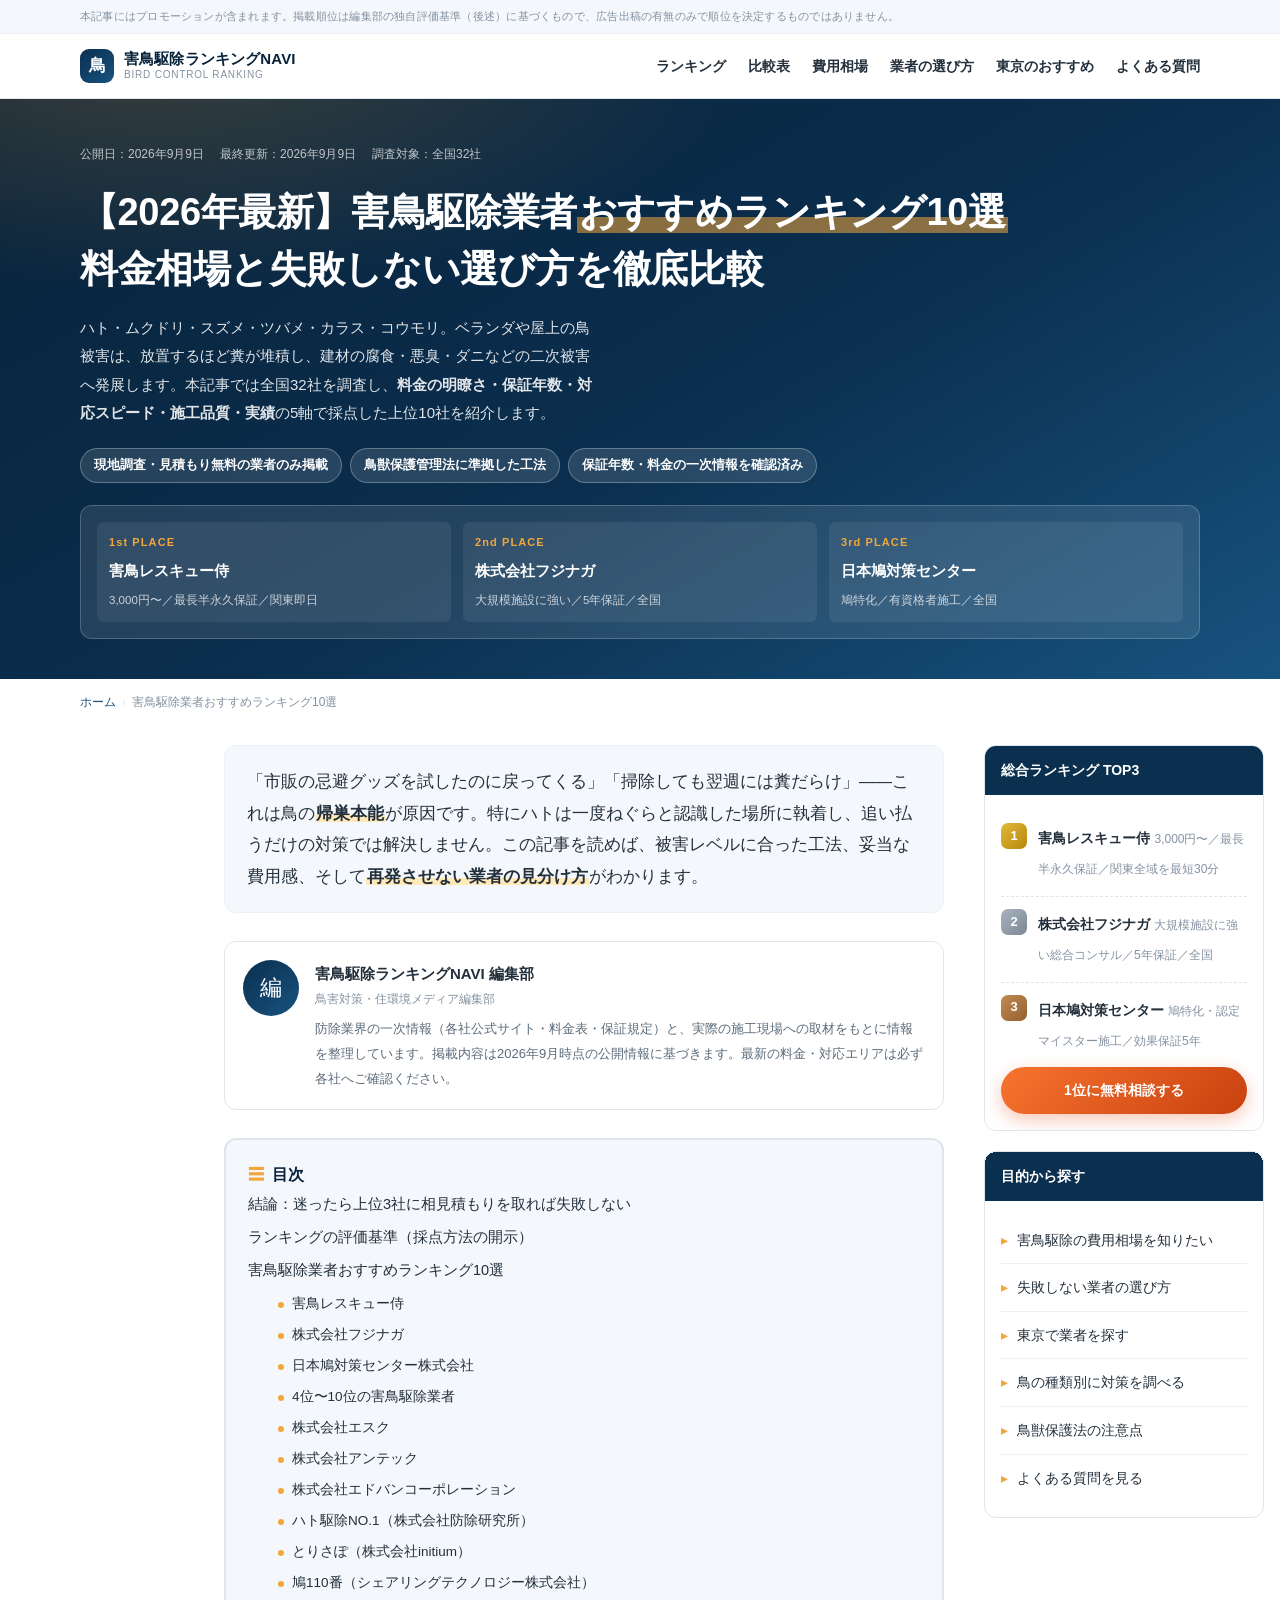
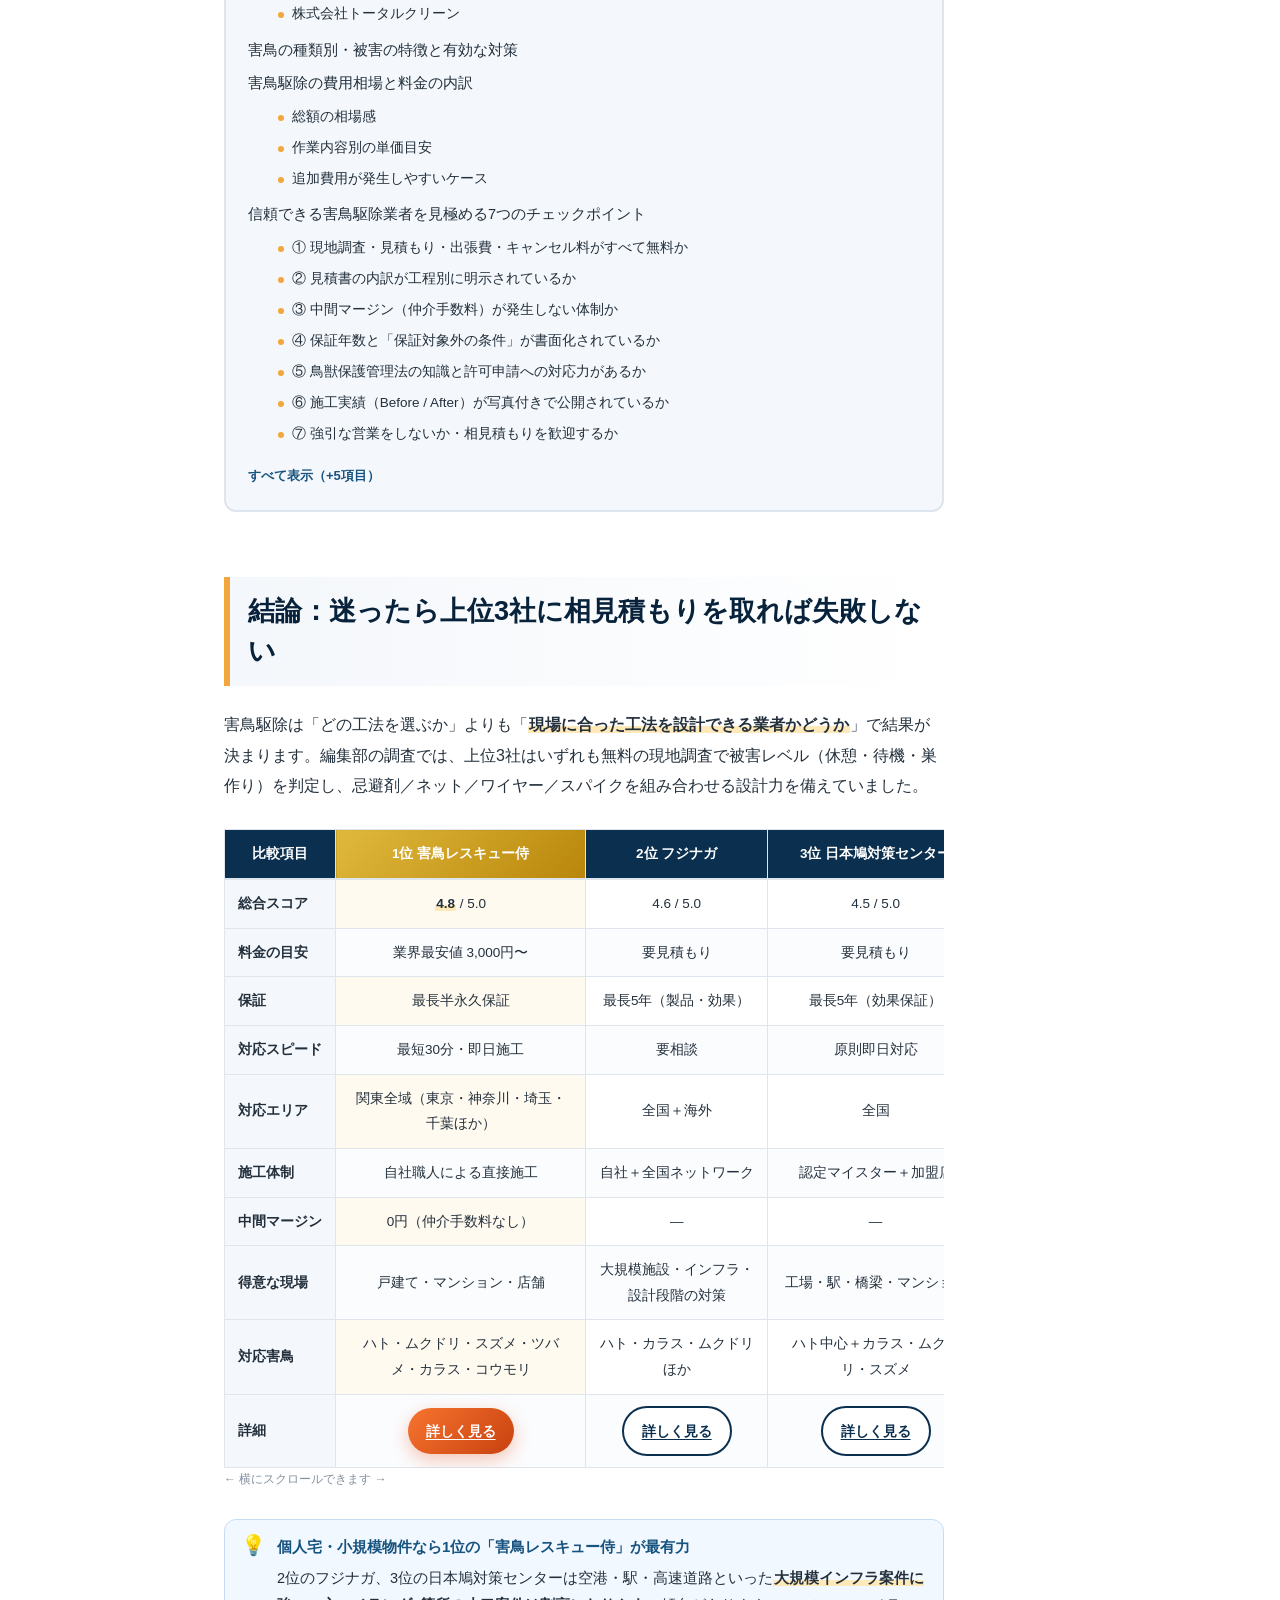
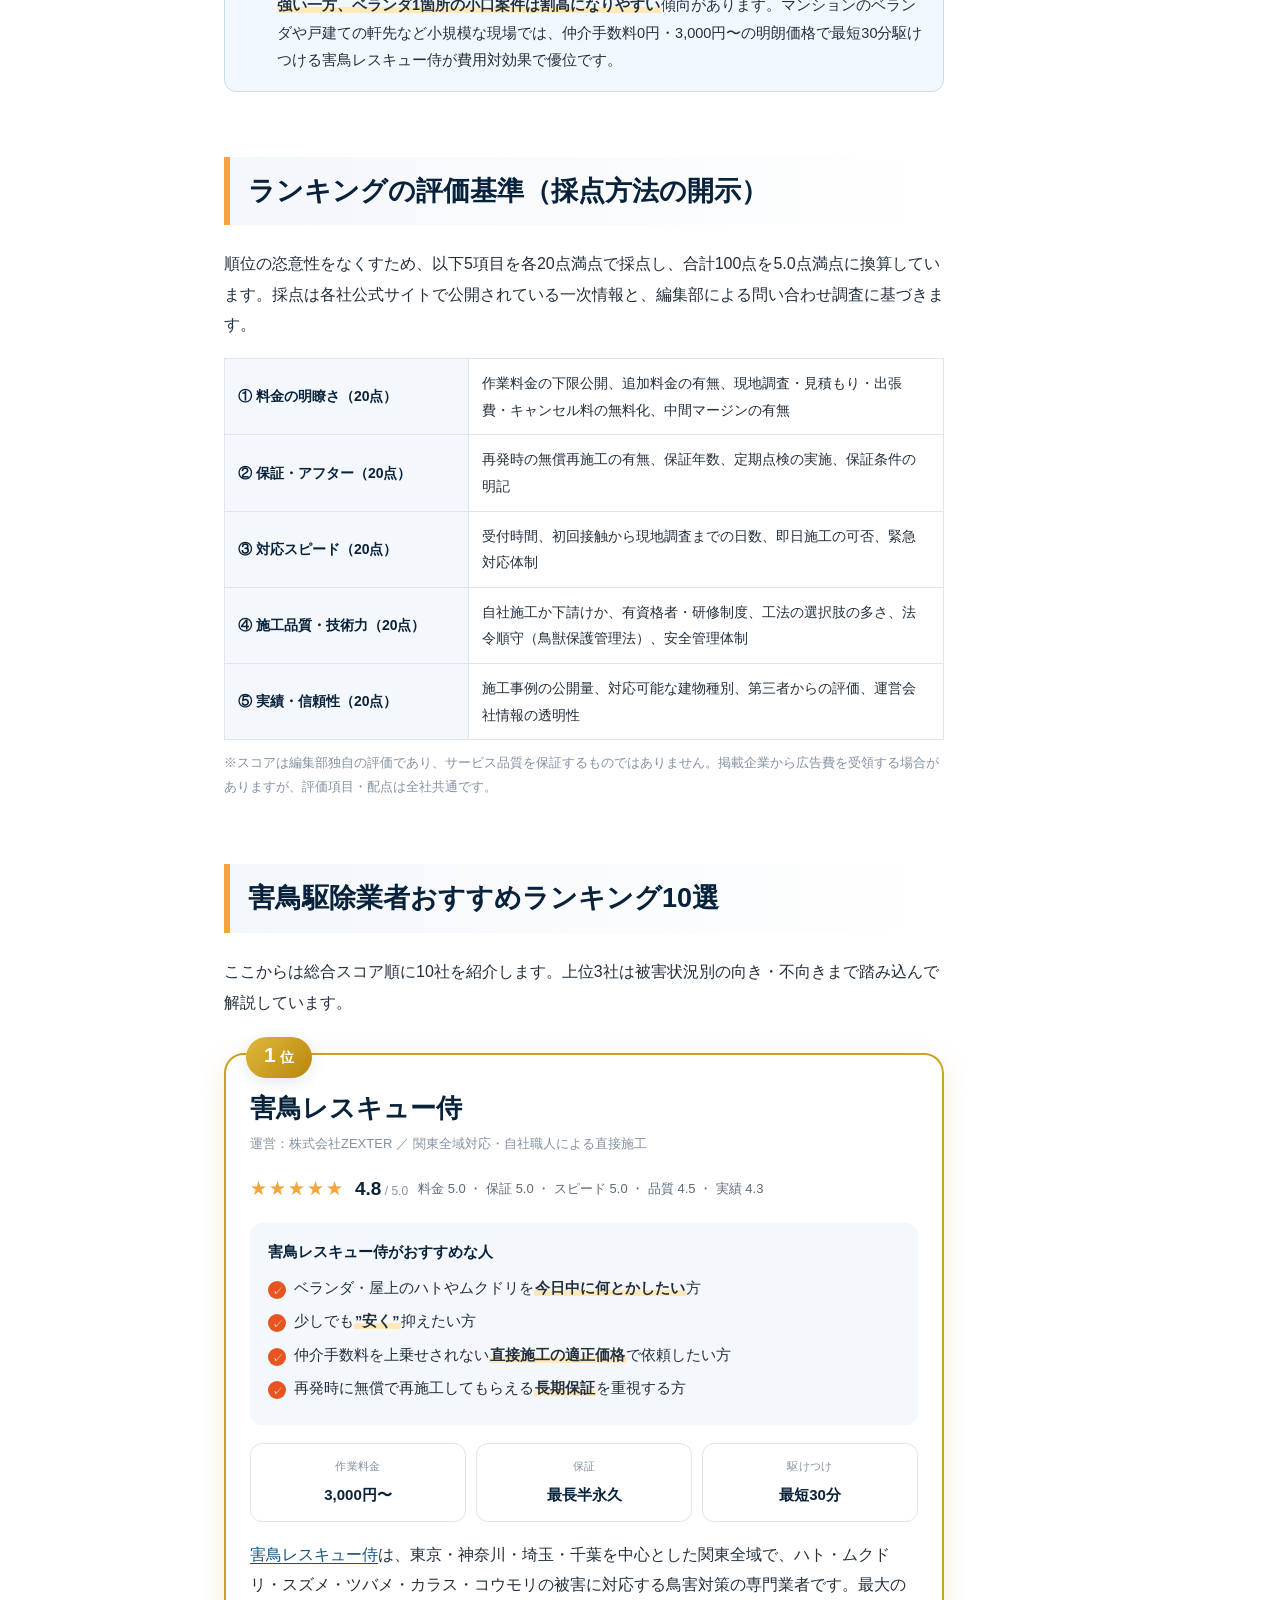
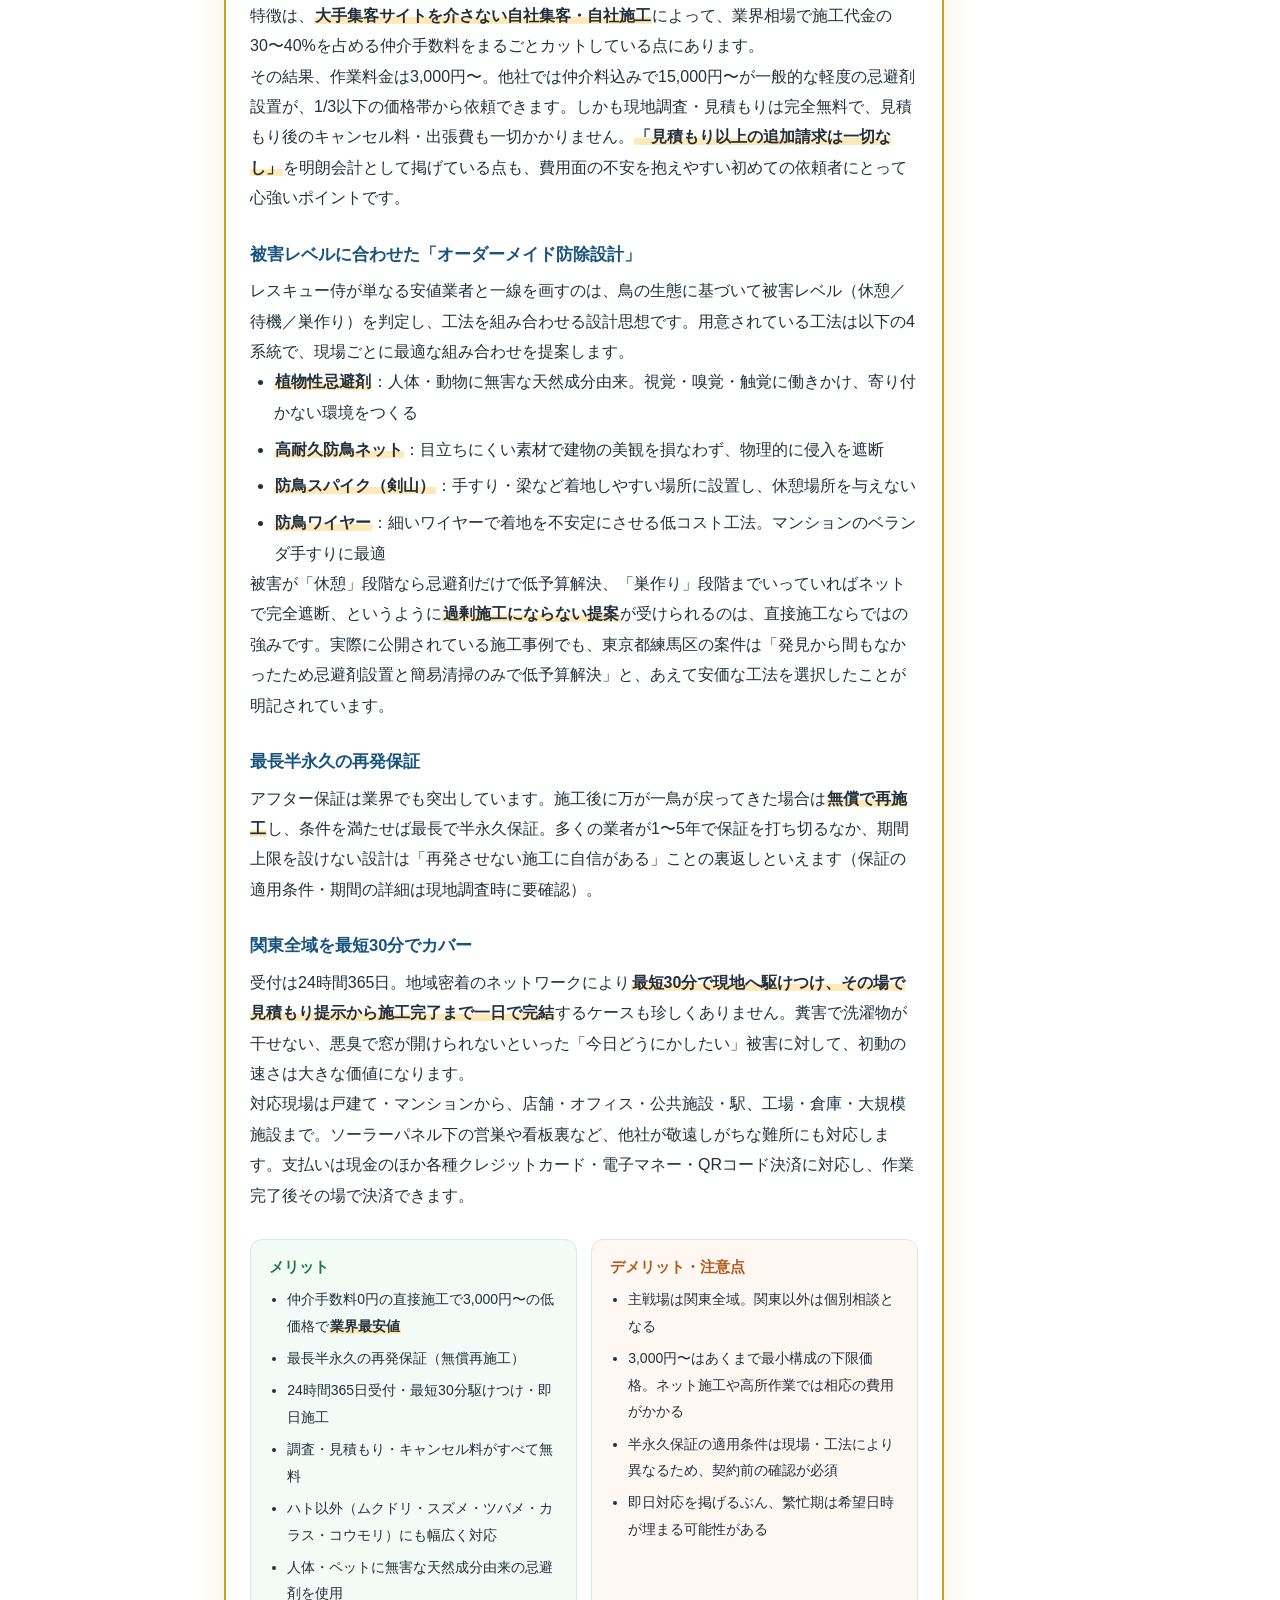
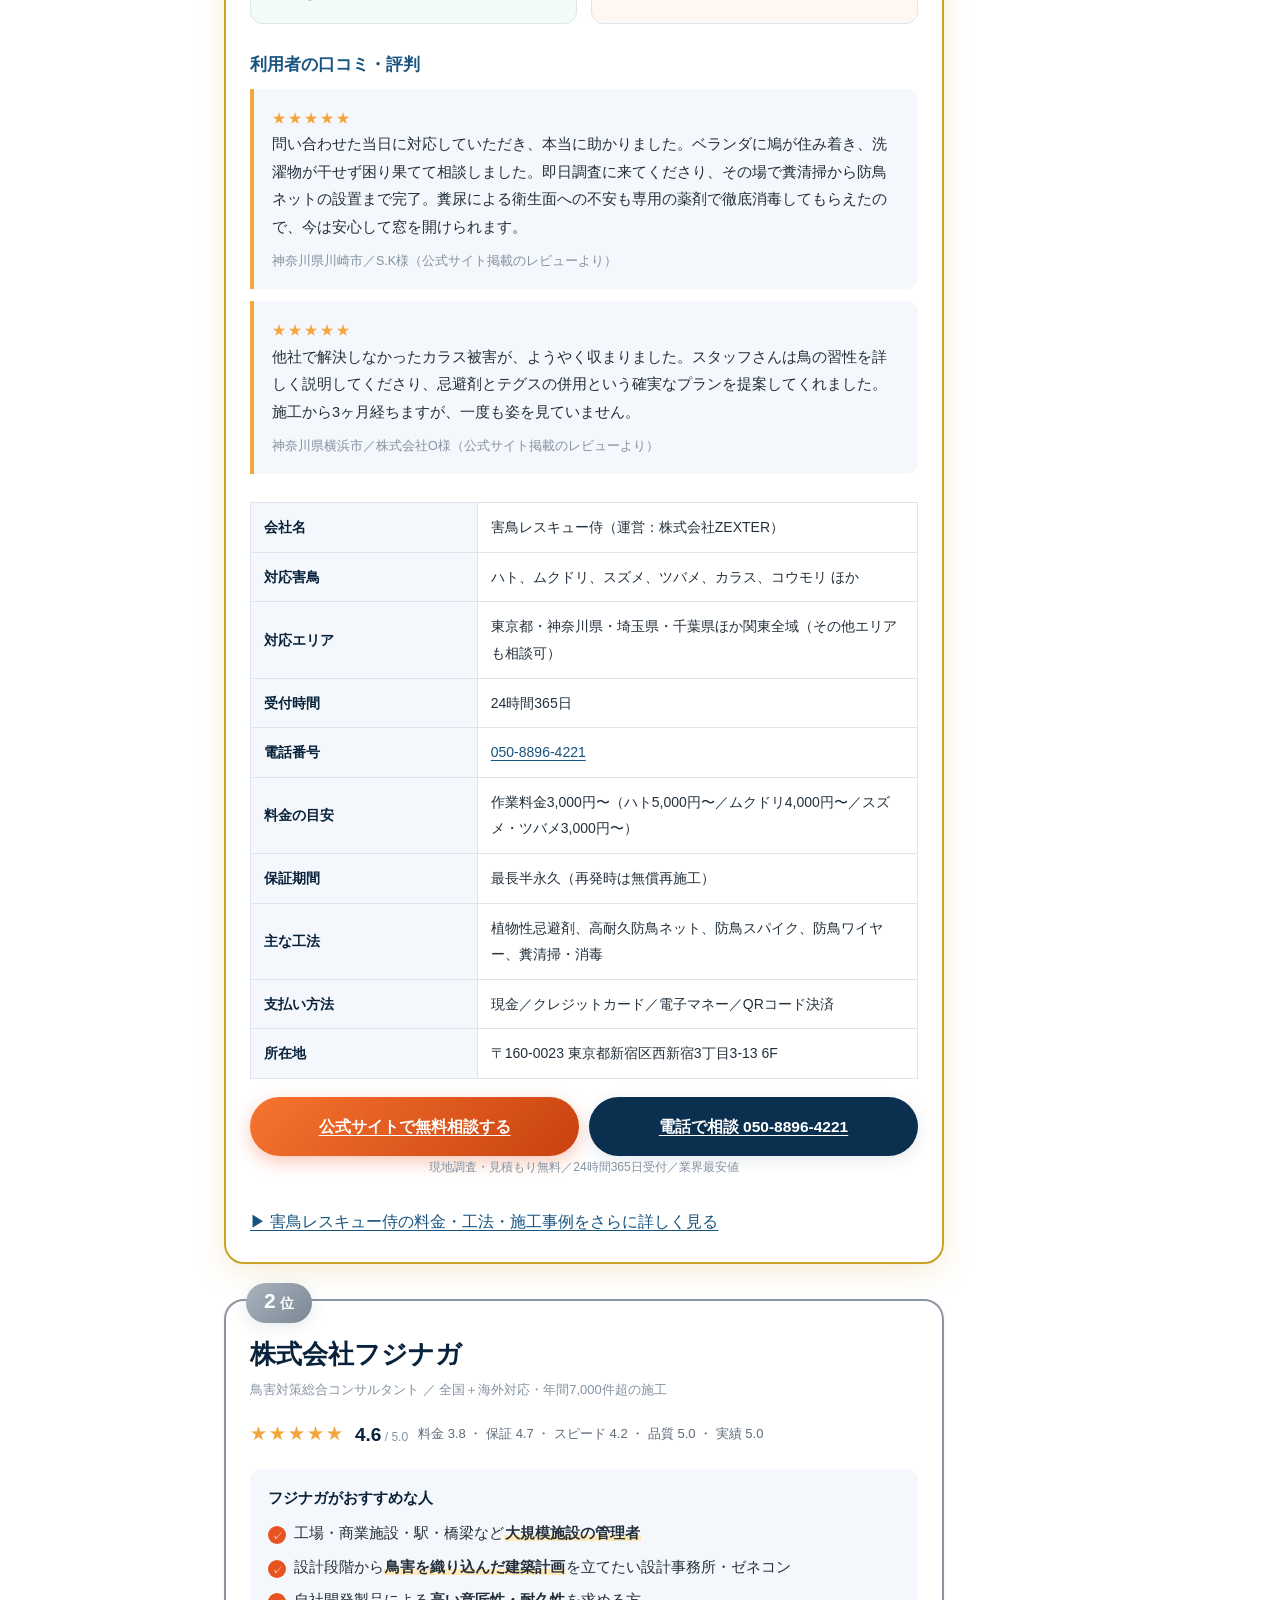
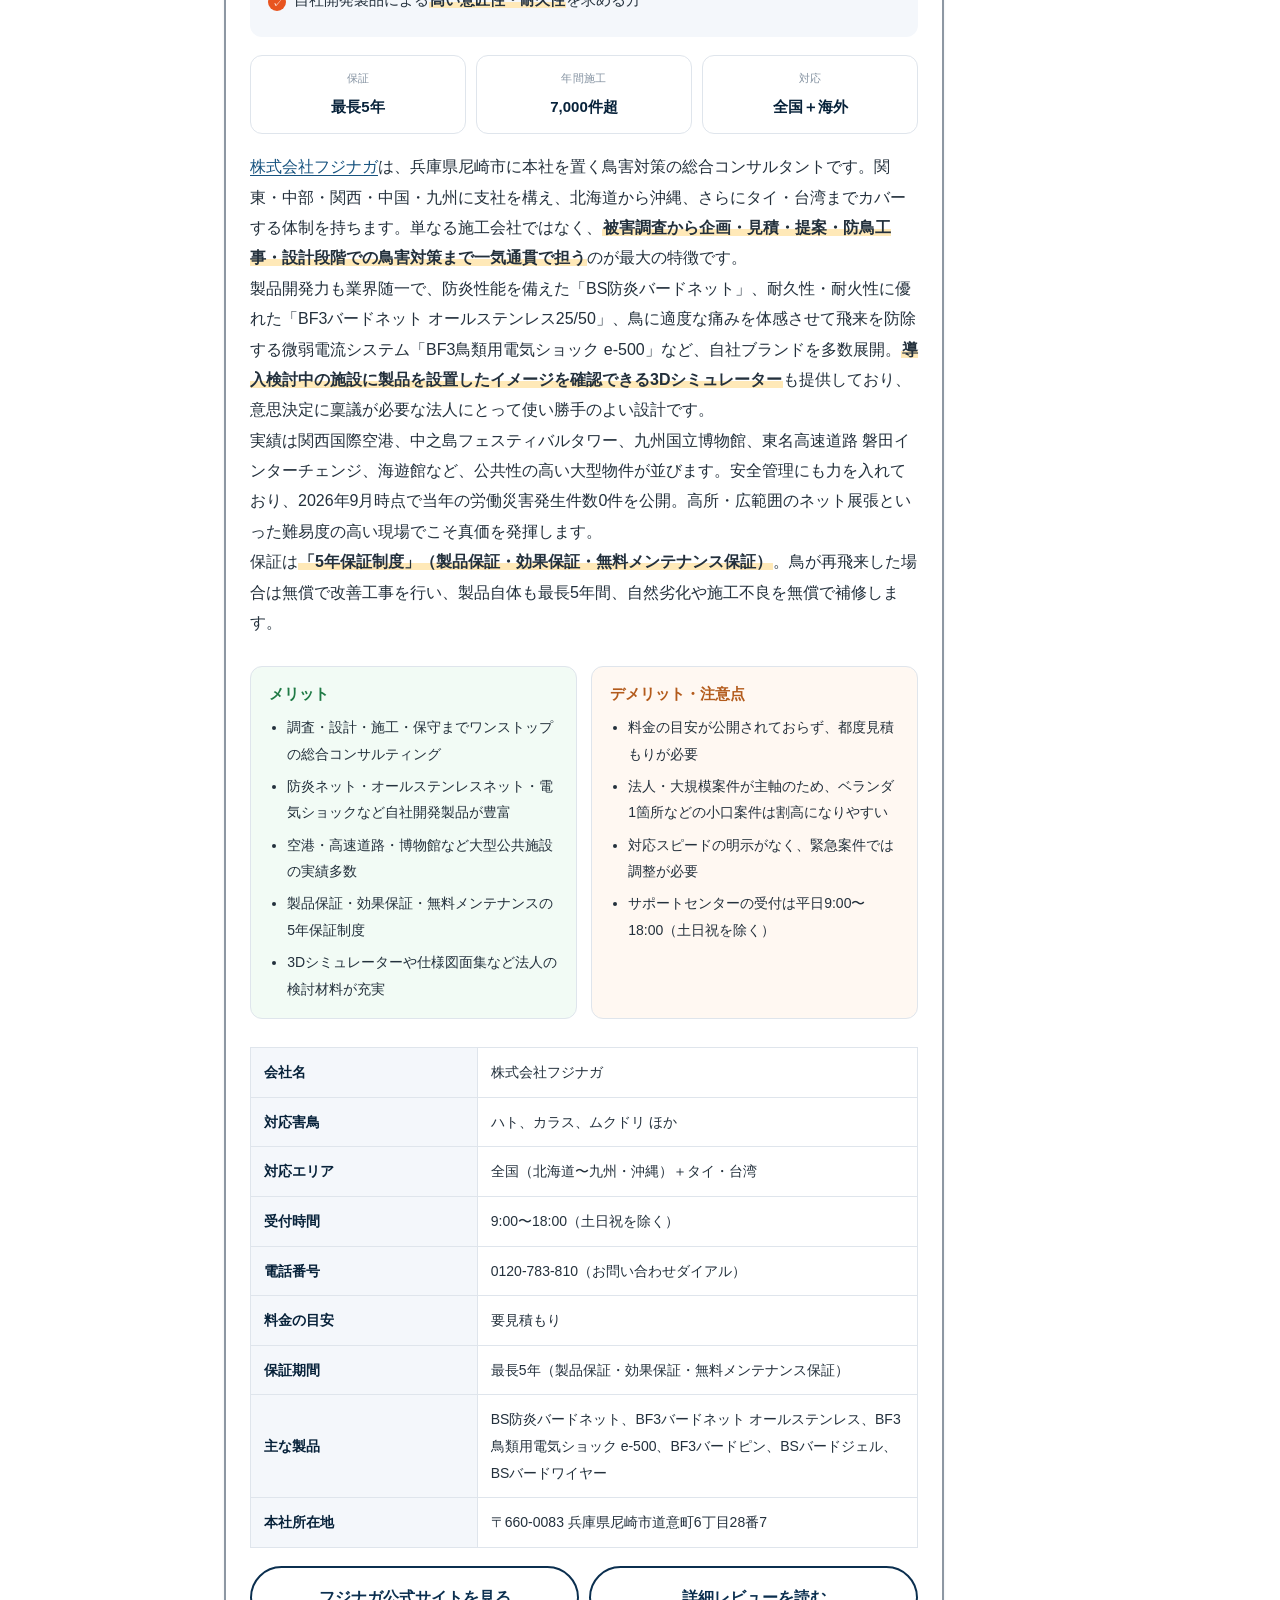
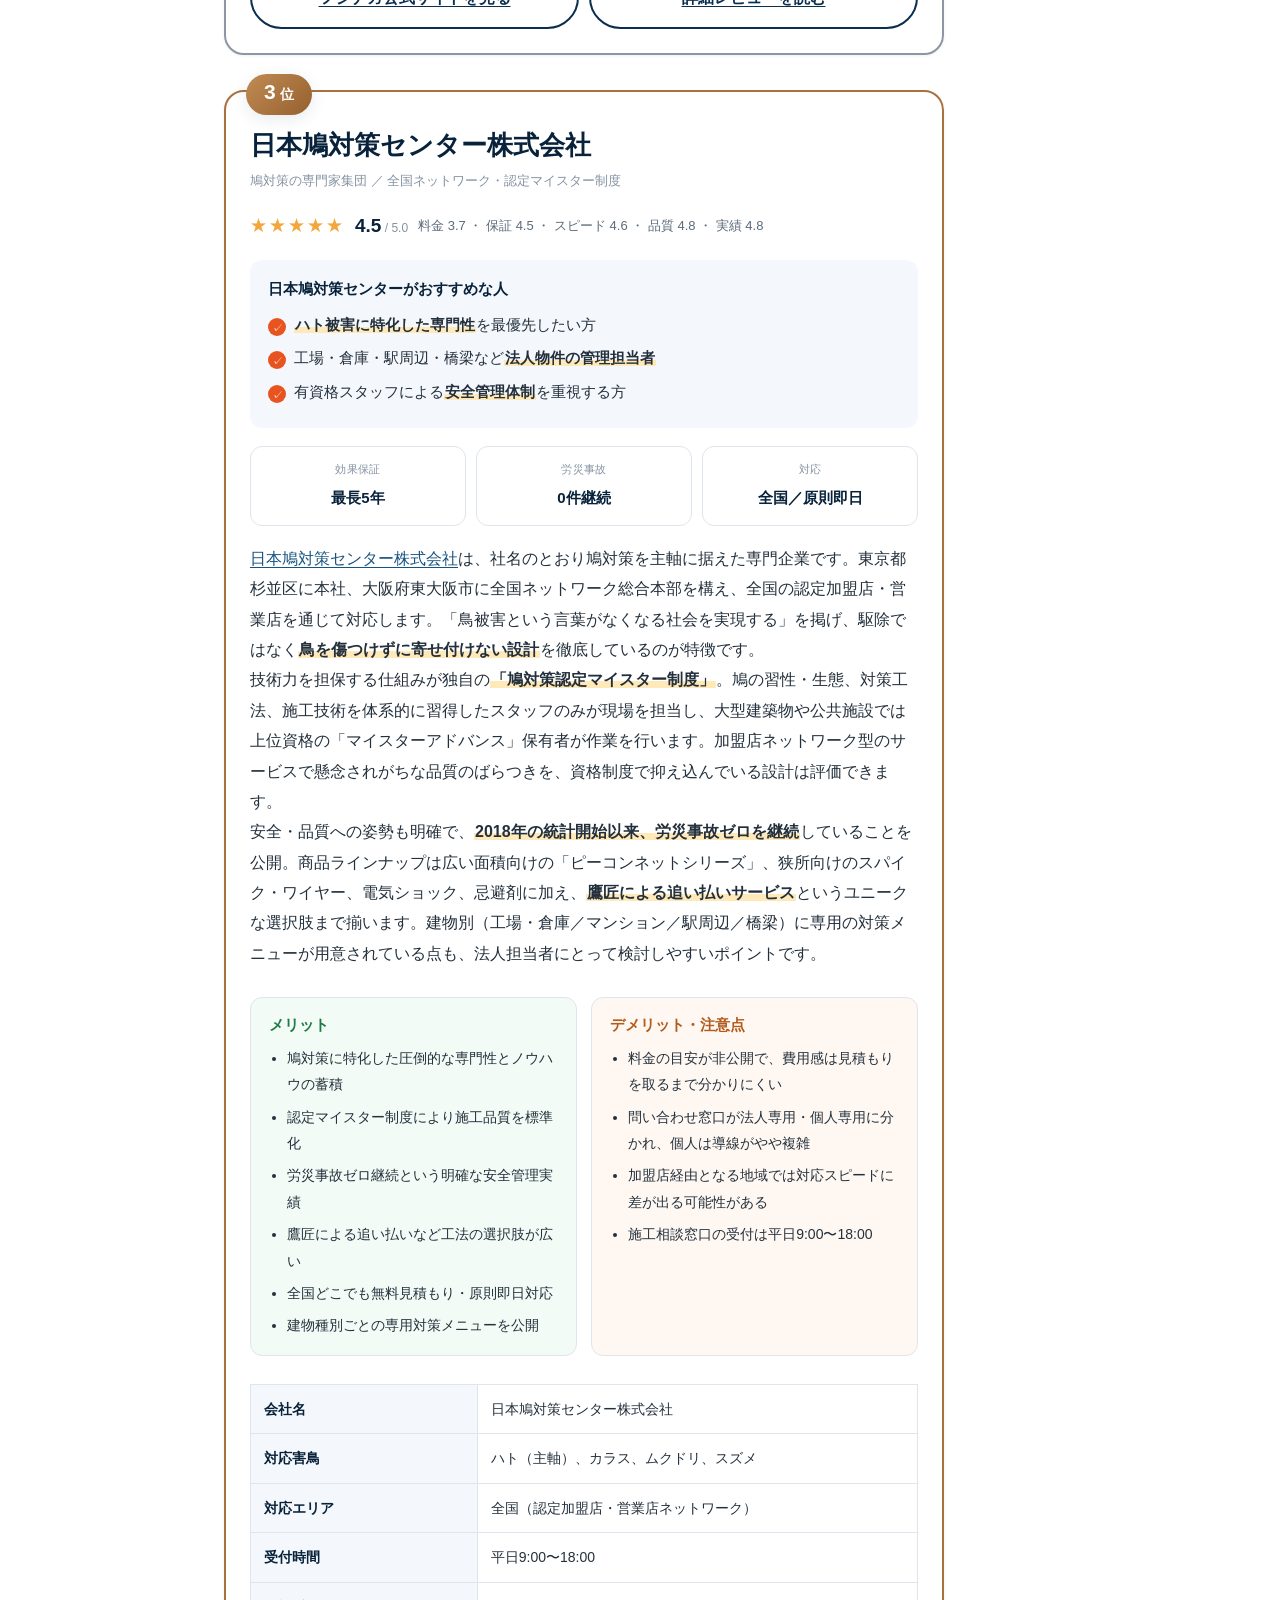
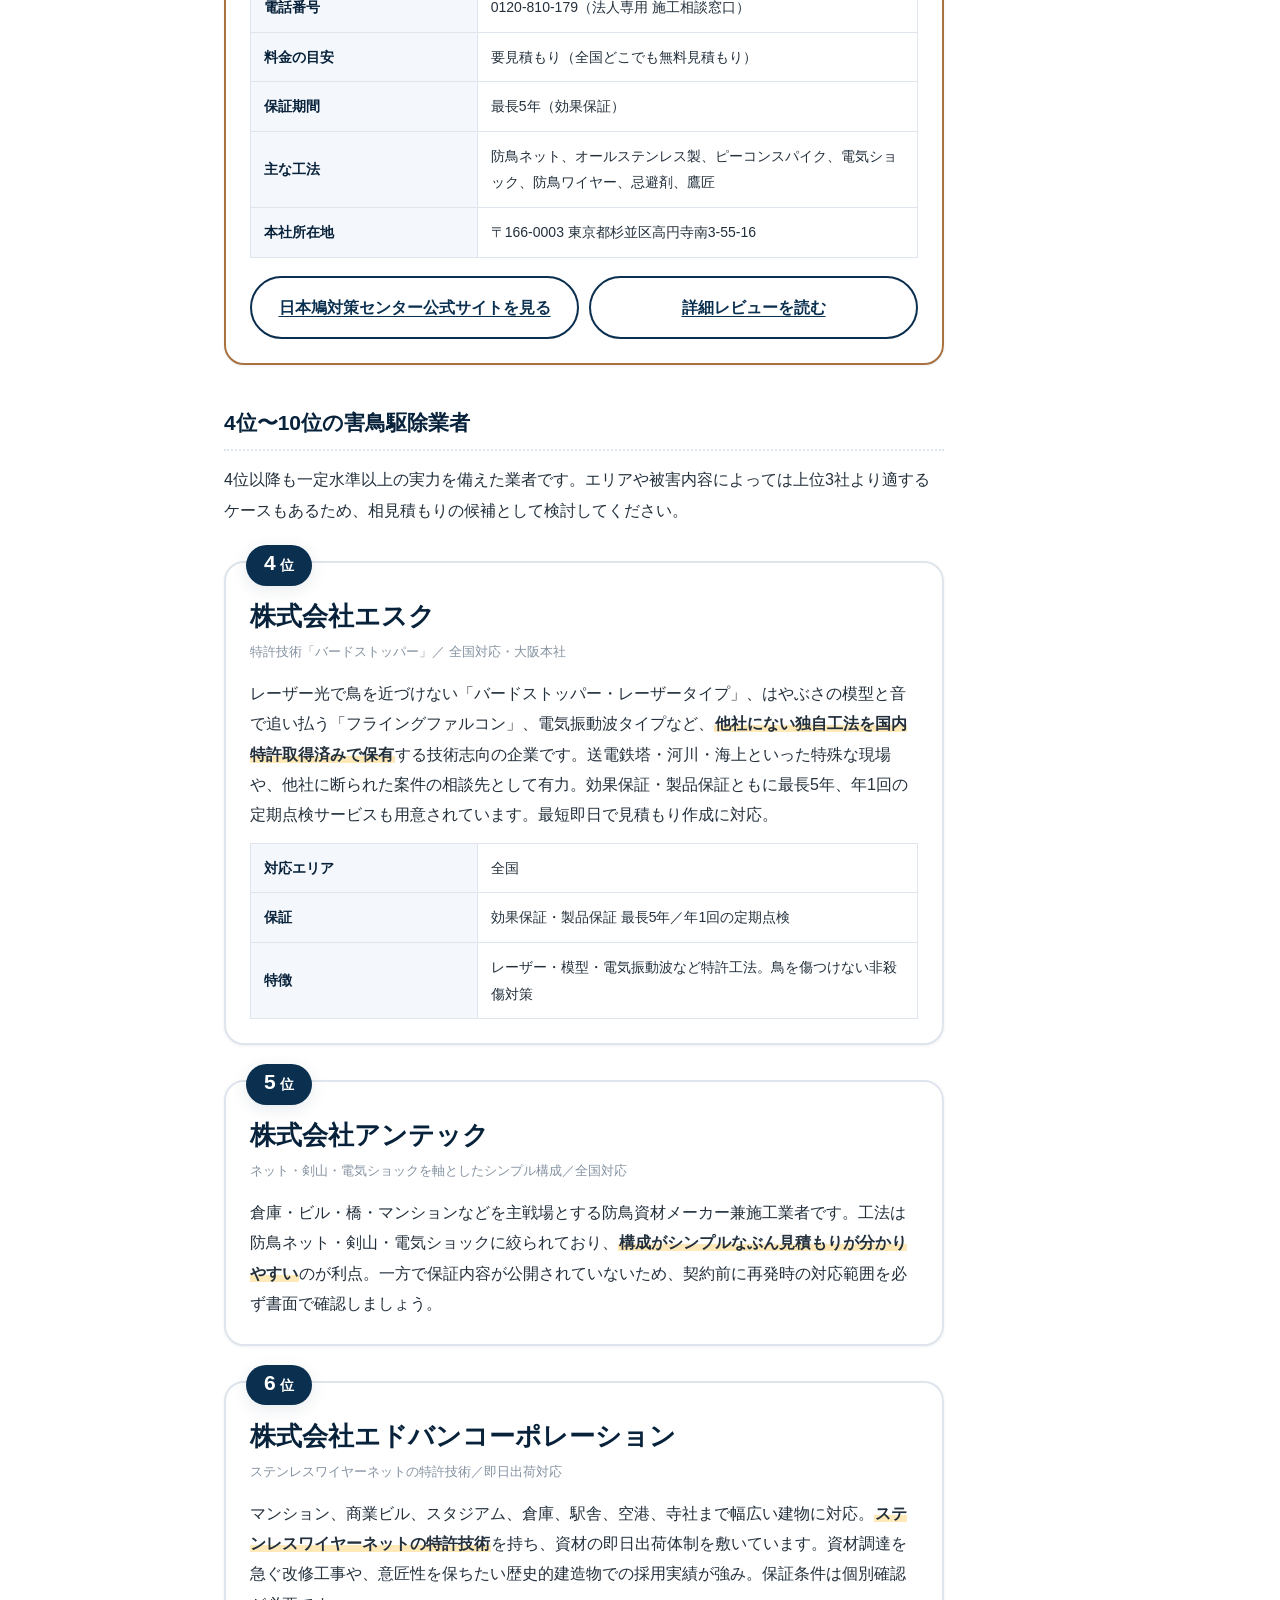
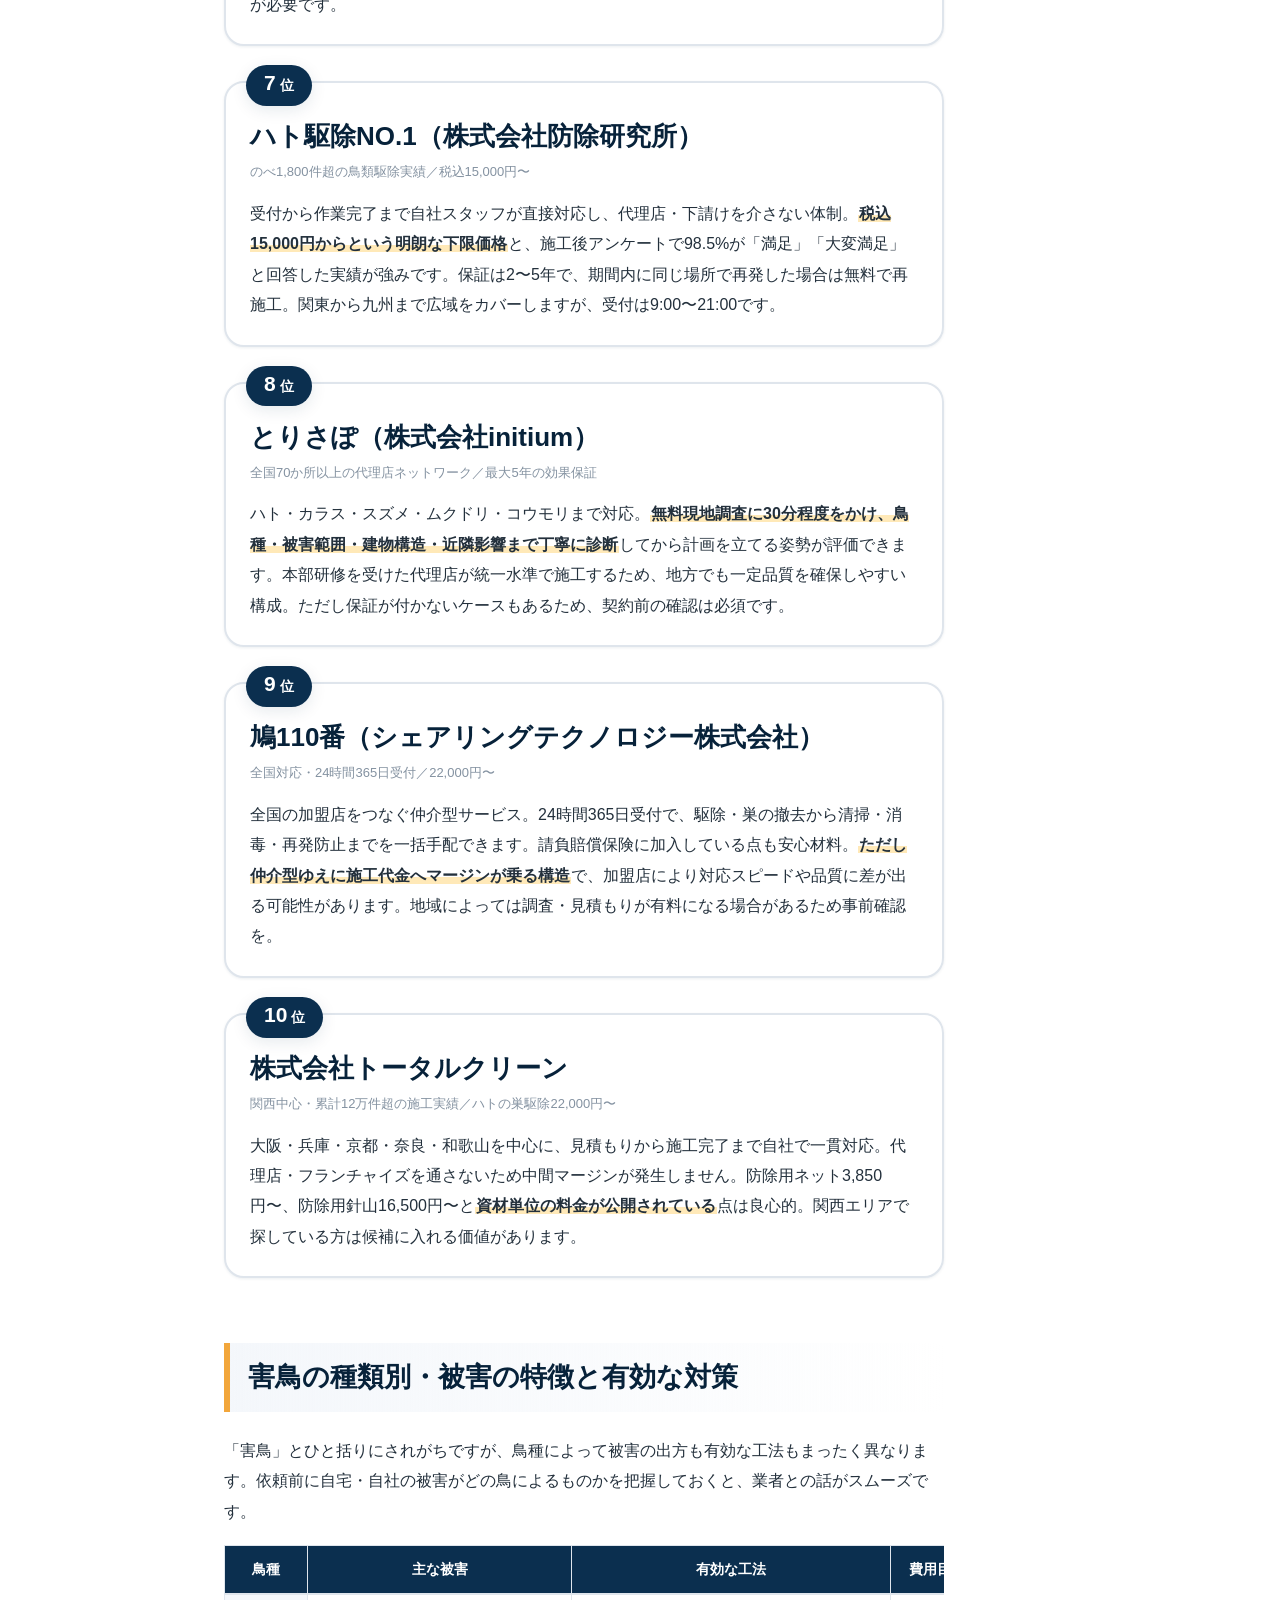
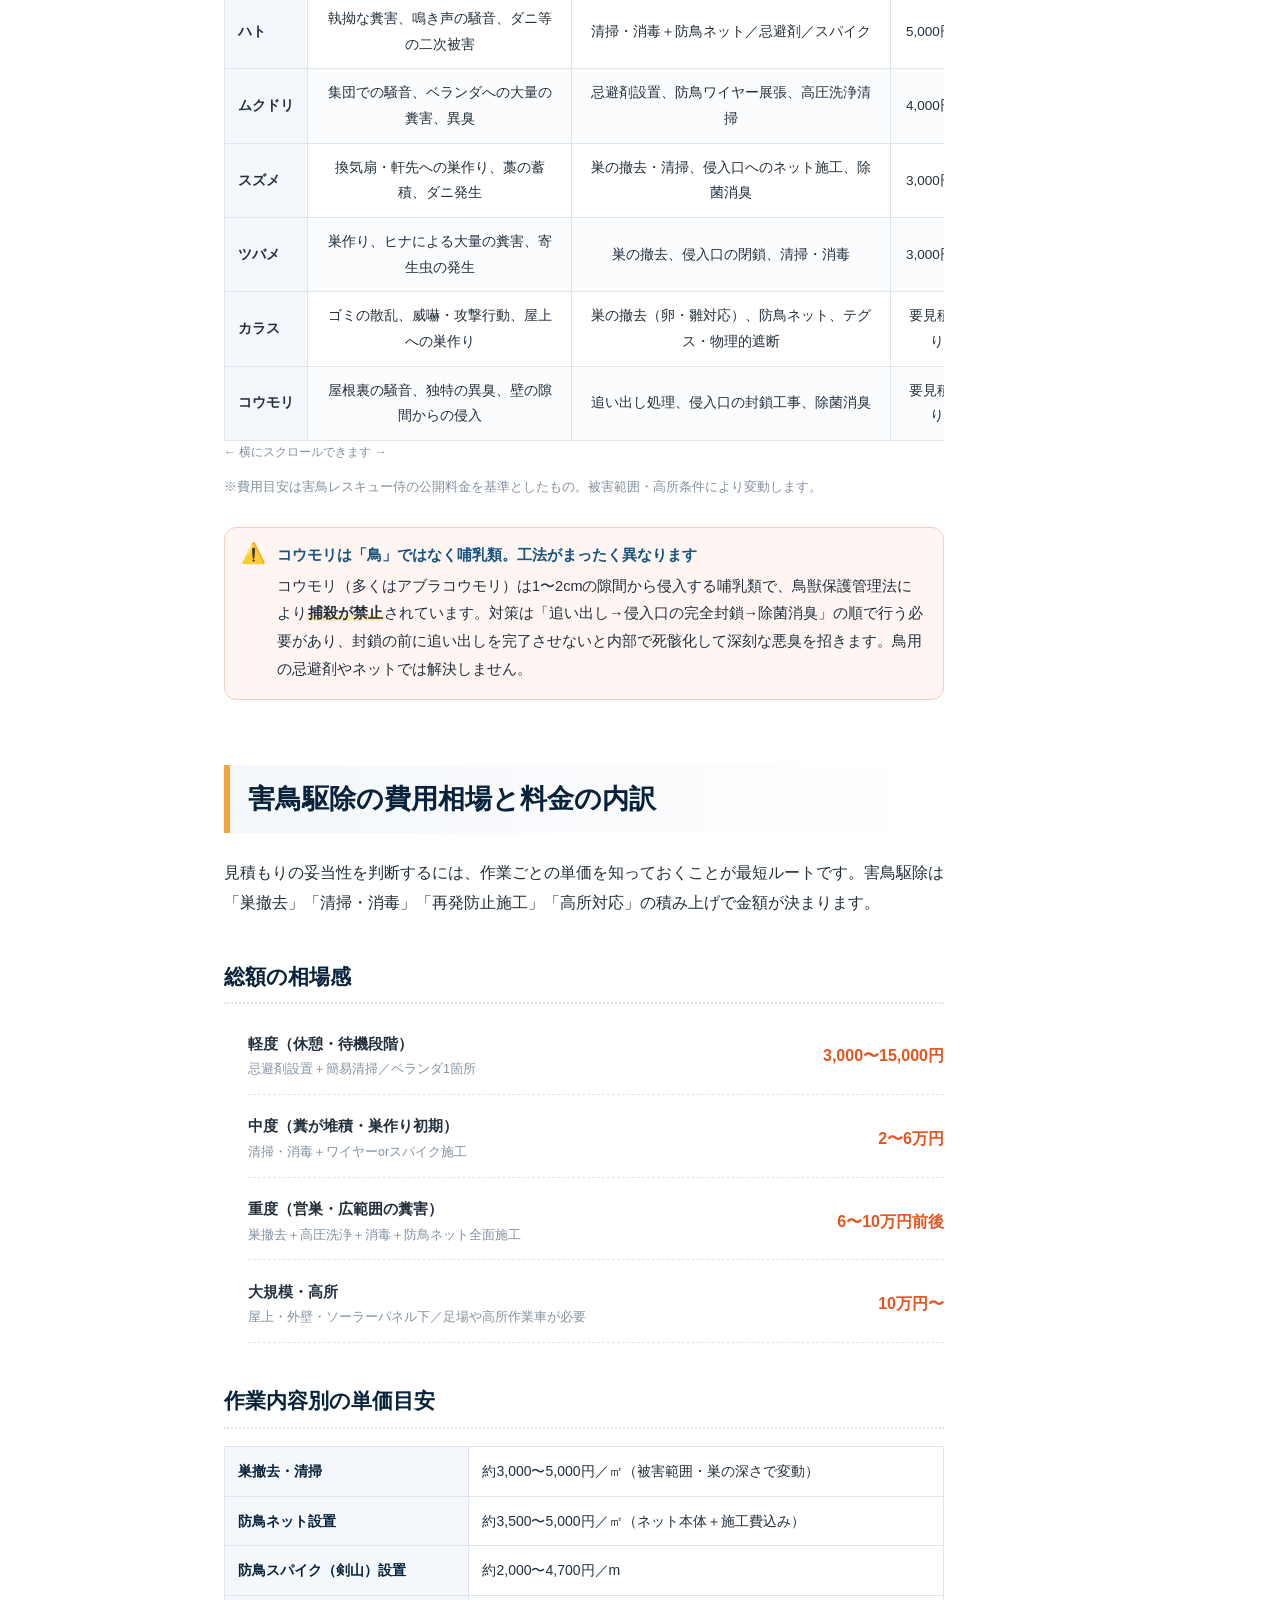
==== commit 857f10d0: "リンクなど調整" ====
--- a/index.html
+++ b/index.html
@@ -1,28 +1,30 @@
 <!DOCTYPE html>
 <html lang="ja">
+
 <head>
-<meta charset="UTF-8">
-<meta name="viewport" content="width=device-width, initial-scale=1, viewport-fit=cover">
-<title>【2026年最新】害鳥駆除業者おすすめランキング10選｜料金相場と失敗しない選び方を徹底比較</title>
-<meta name="description" content="害鳥駆除業者おすすめランキング10選を編集部が徹底比較。料金相場・保証年数・対応スピード・施工品質を独自基準で採点し、1位は関東全域を最短30分で即日対応する「害鳥レスキュー侍」。ハト・ムクドリ・カラスの費用内訳や優良業者を見抜く7つの基準も解説します。">
-<meta name="robots" content="index, follow, max-image-preview:large, max-snippet:-1">
-<link rel="canonical" href="https://bird-control-ranking.jp/">
-<meta name="theme-color" content="#0b2f4f">
-
-<!-- OGP -->
-<meta property="og:type" content="article">
-<meta property="og:site_name" content="害鳥駆除ランキングNAVI">
-<meta property="og:title" content="【2026年最新】害鳥駆除業者おすすめランキング10選｜料金相場と失敗しない選び方">
-<meta property="og:description" content="ハト・ムクドリ・カラス・コウモリの被害に強い害鳥駆除業者を10社比較。料金・保証・対応スピードを独自基準で採点したランキングです。">
-<meta property="og:url" content="https://bird-control-ranking.jp/">
-<meta property="og:locale" content="ja_JP">
-<meta name="twitter:card" content="summary_large_image">
-
-<link rel="preconnect" href="https://rescue-samurai.com">
-<link rel="stylesheet" href="assets/css/style.css">
-<script src="assets/js/main.js" defer></script>
-
-<script type="application/ld+json">
+  <meta charset="UTF-8">
+  <meta name="viewport" content="width=device-width, initial-scale=1, viewport-fit=cover">
+  <title>【2026年最新】害鳥駆除業者おすすめランキング10選｜料金相場と失敗しない選び方を徹底比較</title>
+  <meta name="description"
+    content="害鳥駆除業者おすすめランキング10選を編集部が徹底比較。料金相場・保証年数・対応スピード・施工品質を独自基準で採点し、1位は関東全域を最短30分で即日対応する「害鳥レスキュー侍」。ハト・ムクドリ・カラスの費用内訳や優良業者を見抜く7つの基準も解説します。">
+  <meta name="robots" content="index, follow, max-image-preview:large, max-snippet:-1">
+  <link rel="canonical" href="https://bird-control-ranking.jp/">
+  <meta name="theme-color" content="#0b2f4f">
+
+  <!-- OGP -->
+  <meta property="og:type" content="article">
+  <meta property="og:site_name" content="害鳥駆除ランキングNAVI">
+  <meta property="og:title" content="【2026年最新】害鳥駆除業者おすすめランキング10選｜料金相場と失敗しない選び方">
+  <meta property="og:description" content="ハト・ムクドリ・カラス・コウモリの被害に強い害鳥駆除業者を10社比較。料金・保証・対応スピードを独自基準で採点したランキングです。">
+  <meta property="og:url" content="https://bird-control-ranking.jp/">
+  <meta property="og:locale" content="ja_JP">
+  <meta name="twitter:card" content="summary_large_image">
+
+  <link rel="preconnect" href="https://rescue-samurai.com">
+  <link rel="stylesheet" href="assets/css/style.css">
+  <script src="assets/js/main.js" defer></script>
+
+  <script type="application/ld+json">
 {
   "@context": "https://schema.org",
   "@graph": [
@@ -137,836 +139,1171 @@
 }
 </script>
 </head>
+
 <body>
 
-<div class="pr-bar">
-  <div class="wrap">本記事にはプロモーションが含まれます。掲載順位は編集部の独自評価基準（後述）に基づくもので、広告出稿の有無のみで順位を決定するものではありません。</div>
-</div>
-
-<header class="site-header">
-  <div class="wrap header-inner">
-    <a class="logo" href="index.html">
-      <span class="logo-mark" aria-hidden="true">鳥</span>
-      <span class="logo-text">
-        <b>害鳥駆除ランキングNAVI</b>
-        <span>BIRD CONTROL RANKING</span>
-      </span>
-    </a>
-    <button class="nav-toggle" type="button" aria-expanded="false" aria-controls="gnav" aria-label="メニューを開く"><span></span></button>
-    <nav class="gnav" id="gnav" aria-label="グローバルナビゲーション">
-      <ul>
-        <li><a href="#ranking">ランキング</a></li>
-        <li><a href="#compare">比較表</a></li>
-        <li><a href="columns/hiyou-souba.html">費用相場</a></li>
-        <li><a href="columns/erabikata.html">業者の選び方</a></li>
-        <li><a href="areas/tokyo.html">東京のおすすめ</a></li>
-        <li><a href="#faq">よくある質問</a></li>
+  <div class="pr-bar">
+    <div class="wrap">本記事にはプロモーションが含まれます。掲載順位は編集部の独自評価基準（後述）に基づくもので、広告出稿の有無のみで順位を決定するものではありません。</div>
+  </div>
+
+  <header class="site-header">
+    <div class="wrap header-inner">
+      <a class="logo" href="index.html">
+        <span class="logo-mark" aria-hidden="true">鳥</span>
+        <span class="logo-text">
+          <b>害鳥駆除ランキングNAVI</b>
+          <span>BIRD CONTROL RANKING</span>
+        </span>
+      </a>
+      <button class="nav-toggle" type="button" aria-expanded="false" aria-controls="gnav"
+        aria-label="メニューを開く"><span></span></button>
+      <nav class="gnav" id="gnav" aria-label="グローバルナビゲーション">
+        <ul>
+          <li><a href="#ranking">ランキング</a></li>
+          <li><a href="#conclusion">比較表</a></li>
+          <li><a href="columns/hiyou-souba.html">費用相場</a></li>
+          <li><a href="columns/erabikata.html">業者の選び方</a></li>
+          <li><a href="areas/tokyo.html">東京のおすすめ</a></li>
+          <li><a href="#faq">よくある質問</a></li>
+        </ul>
+      </nav>
+    </div>
+  </header>
+
+  <section class="hero">
+    <div class="wrap">
+      <div class="hero-meta">
+        <span>公開日：2026年9月9日</span>
+        <span>最終更新：2026年9月9日</span>
+        <span>調査対象：全国32社</span>
+      </div>
+      <h1>【2026年最新】害鳥駆除業者<span class="hl">おすすめランキング10選</span><br>料金相場と失敗しない選び方を徹底比較</h1>
+      <p>
+        ハト・ムクドリ・スズメ・ツバメ・カラス・コウモリ。ベランダや屋上の鳥被害は、放置するほど糞が堆積し、建材の腐食・悪臭・ダニなどの二次被害へ発展します。本記事では全国32社を調査し、<strong>料金の明瞭さ・保証年数・対応スピード・施工品質・実績</strong>の5軸で採点した上位10社を紹介します。
+      </p>
+      <ul class="badges">
+        <li>現地調査・見積もり無料の業者のみ掲載</li>
+        <li>鳥獣保護管理法に準拠した工法</li>
+        <li>保証年数・料金の一次情報を確認済み</li>
       </ul>
+      <div class="hero-quick">
+        <a href="#rank1">
+          <span class="rk">1st PLACE</span>
+          <span class="nm">害鳥レスキュー侍</span>
+          <span class="ds">3,000円〜／最長半永久保証／関東即日</span>
+        </a>
+        <a href="#rank2">
+          <span class="rk">2nd PLACE</span>
+          <span class="nm">株式会社フジナガ</span>
+          <span class="ds">大規模施設に強い／5年保証／全国</span>
+        </a>
+        <a href="#rank3">
+          <span class="rk">3rd PLACE</span>
+          <span class="nm">日本鳩対策センター</span>
+          <span class="ds">鳩特化／有資格者施工／全国</span>
+        </a>
+      </div>
+    </div>
+  </section>
+
+  <div class="wrap">
+    <nav class="breadcrumb" aria-label="パンくずリスト">
+      <ol>
+        <li><a href="index.html">ホーム</a></li>
+        <li>害鳥駆除業者おすすめランキング10選</li>
+      </ol>
     </nav>
   </div>
-</header>
-
-<section class="hero">
-  <div class="wrap">
-    <div class="hero-meta">
-      <span>公開日：2026年9月9日</span>
-      <span>最終更新：2026年9月9日</span>
-      <span>調査対象：全国32社</span>
-    </div>
-    <h1>【2026年最新】害鳥駆除業者<span class="hl">おすすめランキング10選</span><br>料金相場と失敗しない選び方を徹底比較</h1>
-    <p>ハト・ムクドリ・スズメ・ツバメ・カラス・コウモリ。ベランダや屋上の鳥被害は、放置するほど糞が堆積し、建材の腐食・悪臭・ダニなどの二次被害へ発展します。本記事では全国32社を調査し、<strong>料金の明瞭さ・保証年数・対応スピード・施工品質・実績</strong>の5軸で採点した上位10社を紹介します。</p>
-    <ul class="badges">
-      <li>現地調査・見積もり無料の業者のみ掲載</li>
-      <li>鳥獣保護管理法に準拠した工法</li>
-      <li>保証年数・料金の一次情報を確認済み</li>
-    </ul>
-    <div class="hero-quick">
-      <a href="#rank1">
-        <span class="rk">1st PLACE</span>
-        <span class="nm">害鳥レスキュー侍</span>
-        <span class="ds">3,000円〜／最長半永久保証／関東即日</span>
-      </a>
-      <a href="#rank2">
-        <span class="rk">2nd PLACE</span>
-        <span class="nm">株式会社フジナガ</span>
-        <span class="ds">大規模施設に強い／5年保証／全国</span>
-      </a>
-      <a href="#rank3">
-        <span class="rk">3rd PLACE</span>
-        <span class="nm">日本鳩対策センター</span>
-        <span class="ds">鳩特化／有資格者施工／全国</span>
-      </a>
-    </div>
-  </div>
-</section>
-
-<div class="wrap">
-  <nav class="breadcrumb" aria-label="パンくずリスト">
-    <ol>
-      <li><a href="index.html">ホーム</a></li>
-      <li>害鳥駆除業者おすすめランキング10選</li>
-    </ol>
-  </nav>
-</div>
-
-<div class="wrap layout">
-  <main>
-    <article class="article" data-toc-source>
-
-      <p class="lead">
-        「市販の忌避グッズを試したのに戻ってくる」「掃除しても翌週には糞だらけ」——これは鳥の<strong>帰巣本能</strong>が原因です。特にハトは一度ねぐらと認識した場所に執着し、追い払うだけの対策では解決しません。この記事を読めば、被害レベルに合った工法、妥当な費用感、そして<strong>再発させない業者の見分け方</strong>がわかります。
-      </p>
-
-      <div class="author-box mt-m">
-        <div class="author-avatar" aria-hidden="true">編</div>
-        <div>
-          <div class="name">害鳥駆除ランキングNAVI 編集部</div>
-          <div class="role">鳥害対策・住環境メディア編集部</div>
-          <p>防除業界の一次情報（各社公式サイト・料金表・保証規定）と、実際の施工現場への取材をもとに情報を整理しています。掲載内容は2026年9月時点の公開情報に基づきます。最新の料金・対応エリアは必ず各社へご確認ください。</p>
-        </div>
-      </div>
-
-      <nav class="toc mt-m" aria-label="目次">
-        <p class="toc-title">目次</p>
-        <div id="toc"></div>
-      </nav>
-
-      <h2 id="conclusion">結論：迷ったら上位3社に相見積もりを取れば失敗しない</h2>
-      <p>害鳥駆除は「どの工法を選ぶか」よりも「<strong>現場に合った工法を設計できる業者かどうか</strong>」で結果が決まります。編集部の調査では、上位3社はいずれも無料の現地調査で被害レベル（休憩・待機・巣作り）を判定し、忌避剤／ネット／ワイヤー／スパイクを組み合わせる設計力を備えていました。</p>
-
-      <div class="table-scroll mt-m">
-        <table class="compare">
-          <caption class="visually-hidden">害鳥駆除業者 上位3社の比較表</caption>
-          <thead>
-            <tr>
-              <th scope="col">比較項目</th>
-              <th scope="col" class="col-1st">1位 害鳥レスキュー侍</th>
-              <th scope="col">2位 フジナガ</th>
-              <th scope="col">3位 日本鳩対策センター</th>
-            </tr>
-          </thead>
-          <tbody>
-            <tr><th scope="row">総合スコア</th><td class="col-1st"><strong>4.8</strong> / 5.0</td><td>4.6 / 5.0</td><td>4.5 / 5.0</td></tr>
-            <tr><th scope="row">料金の目安</th><td class="col-1st">3,000円〜</td><td>要見積もり</td><td>要見積もり</td></tr>
-            <tr><th scope="row">保証</th><td class="col-1st">最長半永久保証</td><td>最長5年（製品・効果）</td><td>最長5年（効果保証）</td></tr>
-            <tr><th scope="row">対応スピード</th><td class="col-1st">最短30分・即日施工</td><td>要相談</td><td>原則即日対応</td></tr>
-            <tr><th scope="row">対応エリア</th><td class="col-1st">関東全域（東京・神奈川・埼玉・千葉ほか）</td><td>全国＋海外</td><td>全国</td></tr>
-            <tr><th scope="row">施工体制</th><td class="col-1st">自社職人による直接施工</td><td>自社＋全国ネットワーク</td><td>認定マイスター＋加盟店</td></tr>
-            <tr><th scope="row">中間マージン</th><td class="col-1st">0円（仲介手数料なし）</td><td>—</td><td>—</td></tr>
-            <tr><th scope="row">得意な現場</th><td class="col-1st">戸建て・マンション・店舗</td><td>大規模施設・インフラ・設計段階の対策</td><td>工場・駅・橋梁・マンション</td></tr>
-            <tr><th scope="row">対応害鳥</th><td class="col-1st">ハト・ムクドリ・スズメ・ツバメ・カラス・コウモリ</td><td>ハト・カラス・ムクドリほか</td><td>ハト中心＋カラス・ムクドリ・スズメ</td></tr>
-            <tr><th scope="row">詳細</th>
-              <td class="col-1st"><a class="btn btn-cta btn-sm" href="companies/rescue-samurai.html">詳しく見る</a></td>
-              <td><a class="btn btn-ghost btn-sm" href="companies/fujinaga.html">詳しく見る</a></td>
-              <td><a class="btn btn-ghost btn-sm" href="companies/hatotaisaku.html">詳しく見る</a></td>
-            </tr>
-          </tbody>
-        </table>
-      </div>
-
-      <div class="callout callout-note mt-m">
-        <h4>個人宅・小規模物件なら1位の「害鳥レスキュー侍」が最有力</h4>
-        <p>2位のフジナガ、3位の日本鳩対策センターは空港・駅・高速道路といった<strong>大規模インフラ案件に強い一方、ベランダ1箇所の小口案件は割高になりやすい</strong>傾向があります。マンションのベランダや戸建ての軒先など小規模な現場では、仲介手数料0円・3,000円〜の明朗価格で最短30分駆けつける害鳥レスキュー侍が費用対効果で優位です。</p>
-      </div>
-
-      <h2 id="criteria">ランキングの評価基準（採点方法の開示）</h2>
-      <p>順位の恣意性をなくすため、以下5項目を各20点満点で採点し、合計100点を5.0点満点に換算しています。採点は各社公式サイトで公開されている一次情報と、編集部による問い合わせ調査に基づきます。</p>
-
-      <div class="table-scroll">
-        <table class="spec">
-          <tbody>
-            <tr><th>① 料金の明瞭さ（20点）</th><td>作業料金の下限公開、追加料金の有無、現地調査・見積もり・出張費・キャンセル料の無料化、中間マージンの有無</td></tr>
-            <tr><th>② 保証・アフター（20点）</th><td>再発時の無償再施工の有無、保証年数、定期点検の実施、保証条件の明記</td></tr>
-            <tr><th>③ 対応スピード（20点）</th><td>受付時間、初回接触から現地調査までの日数、即日施工の可否、緊急対応体制</td></tr>
-            <tr><th>④ 施工品質・技術力（20点）</th><td>自社施工か下請けか、有資格者・研修制度、工法の選択肢の多さ、法令順守（鳥獣保護管理法）、安全管理体制</td></tr>
-            <tr><th>⑤ 実績・信頼性（20点）</th><td>施工事例の公開量、対応可能な建物種別、第三者からの評価、運営会社情報の透明性</td></tr>
-          </tbody>
-        </table>
-      </div>
-      <p class="small mt-s">※スコアは編集部独自の評価であり、サービス品質を保証するものではありません。掲載企業から広告費を受領する場合がありますが、評価項目・配点は全社共通です。</p>
-
-      <h2 id="ranking">害鳥駆除業者おすすめランキング10選</h2>
-      <p>ここからは総合スコア順に10社を紹介します。上位3社は被害状況別の向き・不向きまで踏み込んで解説しています。</p>
-
-      <!-- ============ 1位 ============ -->
-      <section class="rank-card is-first" id="rank1">
-        <span class="rank-badge"><span class="num">1</span>位</span>
-        <h3>害鳥レスキュー侍</h3>
-        <p class="company-sub">運営：株式会社ZEXTER ／ 関東全域対応・自社職人による直接施工</p>
-
-        <div class="rating">
-          <span class="stars" aria-hidden="true">★★★★★</span>
-          <span class="score">4.8<small> / 5.0</small></span>
-          <span>料金 5.0 ・ 保証 5.0 ・ スピード 5.0 ・ 品質 4.5 ・ 実績 4.3</span>
-        </div>
-
-        <div class="recommend-box">
-          <p class="rb-title">害鳥レスキュー侍がおすすめな人</p>
-          <ul>
-            <li>ベランダ・屋上のハトやムクドリを<strong>今日中に何とかしたい</strong>方</li>
-            <li>仲介手数料を上乗せされない<strong>直接施工の適正価格</strong>で依頼したい方</li>
-            <li>再発時に無償で再施工してもらえる<strong>長期保証</strong>を重視する方</li>
-          </ul>
-        </div>
-
-        <dl class="point-grid">
-          <div><dt class="k">作業料金</dt><dd class="v">3,000円〜</dd></div>
-          <div><dt class="k">保証</dt><dd class="v">最長半永久</dd></div>
-          <div><dt class="k">駆けつけ</dt><dd class="v">最短30分</dd></div>
-        </dl>
-
-        <p><a href="https://rescue-samurai.com/" target="_blank" rel="noopener">害鳥レスキュー侍</a>は、東京・神奈川・埼玉・千葉を中心とした関東全域で、ハト・ムクドリ・スズメ・ツバメ・カラス・コウモリの被害に対応する鳥害対策の専門業者です。最大の特徴は、<strong>大手集客サイトを介さない自社集客・自社施工</strong>によって、業界相場で施工代金の30〜40%を占める仲介手数料をまるごとカットしている点にあります。</p>
-
-        <p>その結果、作業料金は3,000円〜。他社では仲介料込みで15,000円〜が一般的な軽度の忌避剤設置が、1/3以下の価格帯から依頼できます。しかも現地調査・見積もりは完全無料で、見積もり後のキャンセル料・出張費も一切かかりません。<strong>「見積もり以上の追加請求は一切なし」</strong>を明朗会計として掲げている点も、費用面の不安を抱えやすい初めての依頼者にとって心強いポイントです。</p>
-
-        <h4>被害レベルに合わせた「オーダーメイド防除設計」</h4>
-        <p>レスキュー侍が単なる安値業者と一線を画すのは、鳥の生態に基づいて被害レベル（休憩／待機／巣作り）を判定し、工法を組み合わせる設計思想です。用意されている工法は以下の4系統で、現場ごとに最適な組み合わせを提案します。</p>
-        <ul>
-          <li><strong>植物性忌避剤</strong>：人体・動物に無害な天然成分由来。視覚・嗅覚・触覚に働きかけ、寄り付かない環境をつくる</li>
-          <li><strong>高耐久防鳥ネット</strong>：目立ちにくい素材で建物の美観を損なわず、物理的に侵入を遮断</li>
-          <li><strong>防鳥スパイク（剣山）</strong>：手すり・梁など着地しやすい場所に設置し、休憩場所を与えない</li>
-          <li><strong>防鳥ワイヤー</strong>：細いワイヤーで着地を不安定にさせる低コスト工法。マンションのベランダ手すりに最適</li>
-        </ul>
-        <p>被害が「休憩」段階なら忌避剤だけで低予算解決、「巣作り」段階までいっていればネットで完全遮断、というように<strong>過剰施工にならない提案</strong>が受けられるのは、直接施工ならではの強みです。実際に公開されている施工事例でも、東京都練馬区の案件は「発見から間もなかったため忌避剤設置と簡易清掃のみで低予算解決」と、あえて安価な工法を選択したことが明記されています。</p>
-
-        <h4>最長半永久の再発保証</h4>
-        <p>アフター保証は業界でも突出しています。施工後に万が一鳥が戻ってきた場合は<strong>無償で再施工</strong>し、条件を満たせば最長で半永久保証。多くの業者が1〜5年で保証を打ち切るなか、期間上限を設けない設計は「再発させない施工に自信がある」ことの裏返しといえます（保証の適用条件・期間の詳細は現地調査時に要確認）。</p>
-
-        <h4>関東全域を最短30分でカバー</h4>
-        <p>受付は24時間365日。地域密着のネットワークにより<strong>最短30分で現地へ駆けつけ、その場で見積もり提示から施工完了まで一日で完結</strong>するケースも珍しくありません。糞害で洗濯物が干せない、悪臭で窓が開けられないといった「今日どうにかしたい」被害に対して、初動の速さは大きな価値になります。</p>
-
-        <p>対応現場は戸建て・マンションから、店舗・オフィス・公共施設・駅、工場・倉庫・大規模施設まで。ソーラーパネル下の営巣や看板裏など、他社が敬遠しがちな難所にも対応します。支払いは現金のほか各種クレジットカード・電子マネー・QRコード決済に対応し、作業完了後その場で決済できます。</p>
-
-        <div class="proscons mt-m">
-          <div class="pros">
-            <h4>メリット</h4>
-            <ul>
-              <li>仲介手数料0円の直接施工で3,000円〜の低価格</li>
-              <li>最長半永久の再発保証（無償再施工）</li>
-              <li>24時間365日受付・最短30分駆けつけ・即日施工</li>
-              <li>調査・見積もり・出張費・キャンセル料がすべて無料</li>
-              <li>ハト以外（ムクドリ・スズメ・ツバメ・カラス・コウモリ）にも幅広く対応</li>
-              <li>人体・ペットに無害な天然成分由来の忌避剤を使用</li>
-            </ul>
-          </div>
-          <div class="cons">
-            <h4>デメリット・注意点</h4>
-            <ul>
-              <li>主戦場は関東全域。関東以外は個別相談となる</li>
-              <li>3,000円〜はあくまで最小構成の下限価格。ネット施工や高所作業では相応の費用がかかる</li>
-              <li>半永久保証の適用条件は現場・工法により異なるため、契約前の確認が必須</li>
-              <li>即日対応を掲げるぶん、繁忙期は希望日時が埋まる可能性がある</li>
-            </ul>
-          </div>
-        </div>
-
-        <h4>利用者の口コミ・評判</h4>
-        <blockquote class="review mt-s">
-          <p class="stars" aria-label="5点満点中5点">★★★★★</p>
-          <p>問い合わせた当日に対応していただき、本当に助かりました。ベランダに鳩が住み着き、洗濯物が干せず困り果てて相談しました。即日調査に来てくださり、その場で糞清掃から防鳥ネットの設置まで完了。糞尿による衛生面への不安も専用の薬剤で徹底消毒してもらえたので、今は安心して窓を開けられます。</p>
-          <footer>神奈川県川崎市／S.K様（公式サイト掲載のレビューより）</footer>
-        </blockquote>
-        <blockquote class="review mt-s">
-          <p class="stars" aria-label="5点満点中5点">★★★★★</p>
-          <p>他社で解決しなかったカラス被害が、ようやく収まりました。スタッフさんは鳥の習性を詳しく説明してくださり、忌避剤とテグスの併用という確実なプランを提案してくれました。施工から3ヶ月経ちますが、一度も姿を見ていません。</p>
-          <footer>神奈川県横浜市／株式会社O様（公式サイト掲載のレビューより）</footer>
-        </blockquote>
+
+  <div class="wrap layout">
+    <main>
+      <article class="article" data-toc-source>
+
+        <p class="lead">
+          「市販の忌避グッズを試したのに戻ってくる」「掃除しても翌週には糞だらけ」——これは鳥の<strong>帰巣本能</strong>が原因です。特にハトは一度ねぐらと認識した場所に執着し、追い払うだけの対策では解決しません。この記事を読めば、被害レベルに合った工法、妥当な費用感、そして<strong>再発させない業者の見分け方</strong>がわかります。
+        </p>
+
+        <div class="author-box mt-m">
+          <div class="author-avatar" aria-hidden="true">編</div>
+          <div>
+            <div class="name">害鳥駆除ランキングNAVI 編集部</div>
+            <div class="role">鳥害対策・住環境メディア編集部</div>
+            <p>
+              防除業界の一次情報（各社公式サイト・料金表・保証規定）と、実際の施工現場への取材をもとに情報を整理しています。掲載内容は2026年9月時点の公開情報に基づきます。最新の料金・対応エリアは必ず各社へご確認ください。
+            </p>
+          </div>
+        </div>
+
+        <nav class="toc mt-m" aria-label="目次">
+          <p class="toc-title">目次</p>
+          <div id="toc"></div>
+        </nav>
+
+        <h2 id="conclusion">結論：迷ったら上位3社に相見積もりを取れば失敗しない</h2>
+        <p>
+          害鳥駆除は「どの工法を選ぶか」よりも「<strong>現場に合った工法を設計できる業者かどうか</strong>」で結果が決まります。編集部の調査では、上位3社はいずれも無料の現地調査で被害レベル（休憩・待機・巣作り）を判定し、忌避剤／ネット／ワイヤー／スパイクを組み合わせる設計力を備えていました。
+        </p>
 
         <div class="table-scroll mt-m">
+          <table class="compare">
+            <caption class="visually-hidden">害鳥駆除業者 上位3社の比較表</caption>
+            <thead>
+              <tr>
+                <th scope="col">比較項目</th>
+                <th scope="col" class="col-1st">1位 害鳥レスキュー侍</th>
+                <th scope="col">2位 フジナガ</th>
+                <th scope="col">3位 日本鳩対策センター</th>
+              </tr>
+            </thead>
+            <tbody>
+              <tr>
+                <th scope="row">総合スコア</th>
+                <td class="col-1st"><strong>4.8</strong> / 5.0</td>
+                <td>4.6 / 5.0</td>
+                <td>4.5 / 5.0</td>
+              </tr>
+              <tr>
+                <th scope="row">料金の目安</th>
+                <td class="col-1st">業界最安値 3,000円〜</td>
+                <td>要見積もり</td>
+                <td>要見積もり</td>
+              </tr>
+              <tr>
+                <th scope="row">保証</th>
+                <td class="col-1st">最長半永久保証</td>
+                <td>最長5年（製品・効果）</td>
+                <td>最長5年（効果保証）</td>
+              </tr>
+              <tr>
+                <th scope="row">対応スピード</th>
+                <td class="col-1st">最短30分・即日施工</td>
+                <td>要相談</td>
+                <td>原則即日対応</td>
+              </tr>
+              <tr>
+                <th scope="row">対応エリア</th>
+                <td class="col-1st">関東全域（東京・神奈川・埼玉・千葉ほか）</td>
+                <td>全国＋海外</td>
+                <td>全国</td>
+              </tr>
+              <tr>
+                <th scope="row">施工体制</th>
+                <td class="col-1st">自社職人による直接施工</td>
+                <td>自社＋全国ネットワーク</td>
+                <td>認定マイスター＋加盟店</td>
+              </tr>
+              <tr>
+                <th scope="row">中間マージン</th>
+                <td class="col-1st">0円（仲介手数料なし）</td>
+                <td>—</td>
+                <td>—</td>
+              </tr>
+              <tr>
+                <th scope="row">得意な現場</th>
+                <td class="col-1st">戸建て・マンション・店舗</td>
+                <td>大規模施設・インフラ・設計段階の対策</td>
+                <td>工場・駅・橋梁・マンション</td>
+              </tr>
+              <tr>
+                <th scope="row">対応害鳥</th>
+                <td class="col-1st">ハト・ムクドリ・スズメ・ツバメ・カラス・コウモリ</td>
+                <td>ハト・カラス・ムクドリほか</td>
+                <td>ハト中心＋カラス・ムクドリ・スズメ</td>
+              </tr>
+              <tr>
+                <th scope="row">詳細</th>
+                <td class="col-1st"><a class="btn btn-cta btn-sm" href="companies/rescue-samurai.html">詳しく見る</a></td>
+                <td><a class="btn btn-ghost btn-sm" href="companies/fujinaga.html">詳しく見る</a></td>
+                <td><a class="btn btn-ghost btn-sm" href="companies/hatotaisaku.html">詳しく見る</a></td>
+              </tr>
+            </tbody>
+          </table>
+        </div>
+
+        <div class="callout callout-note mt-m">
+          <h4>個人宅・小規模物件なら1位の「害鳥レスキュー侍」が最有力</h4>
+          <p>
+            2位のフジナガ、3位の日本鳩対策センターは空港・駅・高速道路といった<strong>大規模インフラ案件に強い一方、ベランダ1箇所の小口案件は割高になりやすい</strong>傾向があります。マンションのベランダや戸建ての軒先など小規模な現場では、仲介手数料0円・3,000円〜の明朗価格で最短30分駆けつける害鳥レスキュー侍が費用対効果で優位です。
+          </p>
+        </div>
+
+        <h2 id="criteria">ランキングの評価基準（採点方法の開示）</h2>
+        <p>順位の恣意性をなくすため、以下5項目を各20点満点で採点し、合計100点を5.0点満点に換算しています。採点は各社公式サイトで公開されている一次情報と、編集部による問い合わせ調査に基づきます。</p>
+
+        <div class="table-scroll">
           <table class="spec">
             <tbody>
-              <tr><th>会社名</th><td>害鳥レスキュー侍（運営：株式会社ZEXTER）</td></tr>
-              <tr><th>対応害鳥</th><td>ハト、ムクドリ、スズメ、ツバメ、カラス、コウモリ ほか</td></tr>
-              <tr><th>対応エリア</th><td>東京都・神奈川県・埼玉県・千葉県ほか関東全域（その他エリアも相談可）</td></tr>
-              <tr><th>受付時間</th><td>24時間365日</td></tr>
-              <tr><th>電話番号</th><td><a href="tel:05088964221">050-8896-4221</a></td></tr>
-              <tr><th>料金の目安</th><td>作業料金3,000円〜（ハト5,000円〜／ムクドリ4,000円〜／スズメ・ツバメ3,000円〜）</td></tr>
-              <tr><th>保証期間</th><td>最長半永久（再発時は無償再施工）</td></tr>
-              <tr><th>主な工法</th><td>植物性忌避剤、高耐久防鳥ネット、防鳥スパイク、防鳥ワイヤー、糞清掃・消毒</td></tr>
-              <tr><th>支払い方法</th><td>現金／クレジットカード／電子マネー／QRコード決済</td></tr>
-              <tr><th>所在地</th><td>〒160-0023 東京都新宿区西新宿3丁目3-13 6F</td></tr>
+              <tr>
+                <th>① 料金の明瞭さ（20点）</th>
+                <td>作業料金の下限公開、追加料金の有無、現地調査・見積もり・出張費・キャンセル料の無料化、中間マージンの有無</td>
+              </tr>
+              <tr>
+                <th>② 保証・アフター（20点）</th>
+                <td>再発時の無償再施工の有無、保証年数、定期点検の実施、保証条件の明記</td>
+              </tr>
+              <tr>
+                <th>③ 対応スピード（20点）</th>
+                <td>受付時間、初回接触から現地調査までの日数、即日施工の可否、緊急対応体制</td>
+              </tr>
+              <tr>
+                <th>④ 施工品質・技術力（20点）</th>
+                <td>自社施工か下請けか、有資格者・研修制度、工法の選択肢の多さ、法令順守（鳥獣保護管理法）、安全管理体制</td>
+              </tr>
+              <tr>
+                <th>⑤ 実績・信頼性（20点）</th>
+                <td>施工事例の公開量、対応可能な建物種別、第三者からの評価、運営会社情報の透明性</td>
+              </tr>
             </tbody>
           </table>
         </div>
-
-        <div class="cta-row">
-          <a class="btn btn-cta" href="https://rescue-samurai.com/" target="_blank" rel="noopener">公式サイトで無料相談する</a>
-          <a class="btn btn-tel" href="tel:05088964221">電話で相談 050-8896-4221</a>
-        </div>
-        <p class="cta-note">現地調査・見積もり無料／24時間365日受付／見積もり後のキャンセル無料</p>
-
-        <p class="mt-m"><a href="companies/rescue-samurai.html">▶ 害鳥レスキュー侍の料金・工法・施工事例をさらに詳しく見る</a></p>
-      </section>
-
-      <!-- ============ 2位 ============ -->
-      <section class="rank-card is-second" id="rank2">
-        <span class="rank-badge"><span class="num">2</span>位</span>
-        <h3>株式会社フジナガ</h3>
-        <p class="company-sub">鳥害対策総合コンサルタント ／ 全国＋海外対応・年間7,000件超の施工</p>
-
-        <div class="rating">
-          <span class="stars" aria-hidden="true">★★★★★</span>
-          <span class="score">4.6<small> / 5.0</small></span>
-          <span>料金 3.8 ・ 保証 4.7 ・ スピード 4.2 ・ 品質 5.0 ・ 実績 5.0</span>
-        </div>
-
-        <div class="recommend-box">
-          <p class="rb-title">フジナガがおすすめな人</p>
+        <p class="small mt-s">※スコアは編集部独自の評価であり、サービス品質を保証するものではありません。掲載企業から広告費を受領する場合がありますが、評価項目・配点は全社共通です。</p>
+
+        <h2 id="ranking">害鳥駆除業者おすすめランキング10選</h2>
+        <p>ここからは総合スコア順に10社を紹介します。上位3社は被害状況別の向き・不向きまで踏み込んで解説しています。</p>
+
+        <!-- ============ 1位 ============ -->
+        <section class="rank-card is-first" id="rank1">
+          <span class="rank-badge"><span class="num">1</span>位</span>
+          <h3>害鳥レスキュー侍</h3>
+          <p class="company-sub">運営：株式会社ZEXTER ／ 関東全域対応・自社職人による直接施工</p>
+
+          <div class="rating">
+            <span class="stars" aria-hidden="true">★★★★★</span>
+            <span class="score">4.8<small> / 5.0</small></span>
+            <span>料金 5.0 ・ 保証 5.0 ・ スピード 5.0 ・ 品質 4.5 ・ 実績 4.3</span>
+          </div>
+
+          <div class="recommend-box">
+            <p class="rb-title">害鳥レスキュー侍がおすすめな人</p>
+            <ul>
+              <li>ベランダ・屋上のハトやムクドリを<strong>今日中に何とかしたい</strong>方</li>
+              <li>少しでも<strong>”安く”</strong>抑えたい方</li>
+              <li>仲介手数料を上乗せされない<strong>直接施工の適正価格</strong>で依頼したい方</li>
+              <li>再発時に無償で再施工してもらえる<strong>長期保証</strong>を重視する方</li>
+            </ul>
+          </div>
+
+          <dl class="point-grid">
+            <div>
+              <dt class="k">作業料金</dt>
+              <dd class="v">3,000円〜</dd>
+            </div>
+            <div>
+              <dt class="k">保証</dt>
+              <dd class="v">最長半永久</dd>
+            </div>
+            <div>
+              <dt class="k">駆けつけ</dt>
+              <dd class="v">最短30分</dd>
+            </div>
+          </dl>
+
+          <p><a href="https://rescue-samurai.com/" target="_blank"
+              rel="noopener">害鳥レスキュー侍</a>は、東京・神奈川・埼玉・千葉を中心とした関東全域で、ハト・ムクドリ・スズメ・ツバメ・カラス・コウモリの被害に対応する鳥害対策の専門業者です。最大の特徴は、<strong>大手集客サイトを介さない自社集客・自社施工</strong>によって、業界相場で施工代金の30〜40%を占める仲介手数料をまるごとカットしている点にあります。
+          </p>
+
+          <p>
+            その結果、作業料金は3,000円〜。他社では仲介料込みで15,000円〜が一般的な軽度の忌避剤設置が、1/3以下の価格帯から依頼できます。しかも現地調査・見積もりは完全無料で、見積もり後のキャンセル料・出張費も一切かかりません。<strong>「見積もり以上の追加請求は一切なし」</strong>を明朗会計として掲げている点も、費用面の不安を抱えやすい初めての依頼者にとって心強いポイントです。
+          </p>
+
+          <h4>被害レベルに合わせた「オーダーメイド防除設計」</h4>
+          <p>レスキュー侍が単なる安値業者と一線を画すのは、鳥の生態に基づいて被害レベル（休憩／待機／巣作り）を判定し、工法を組み合わせる設計思想です。用意されている工法は以下の4系統で、現場ごとに最適な組み合わせを提案します。
+          </p>
           <ul>
-            <li>工場・商業施設・駅・橋梁など<strong>大規模施設の管理者</strong></li>
-            <li>設計段階から<strong>鳥害を織り込んだ建築計画</strong>を立てたい設計事務所・ゼネコン</li>
-            <li>自社開発製品による<strong>高い意匠性・耐久性</strong>を求める方</li>
+            <li><strong>植物性忌避剤</strong>：人体・動物に無害な天然成分由来。視覚・嗅覚・触覚に働きかけ、寄り付かない環境をつくる</li>
+            <li><strong>高耐久防鳥ネット</strong>：目立ちにくい素材で建物の美観を損なわず、物理的に侵入を遮断</li>
+            <li><strong>防鳥スパイク（剣山）</strong>：手すり・梁など着地しやすい場所に設置し、休憩場所を与えない</li>
+            <li><strong>防鳥ワイヤー</strong>：細いワイヤーで着地を不安定にさせる低コスト工法。マンションのベランダ手すりに最適</li>
           </ul>
-        </div>
-
-        <dl class="point-grid">
-          <div><dt class="k">保証</dt><dd class="v">最長5年</dd></div>
-          <div><dt class="k">年間施工</dt><dd class="v">7,000件超</dd></div>
-          <div><dt class="k">対応</dt><dd class="v">全国＋海外</dd></div>
-        </dl>
-
-        <p><a href="https://www.fujinaga810.co.jp/" target="_blank" rel="noopener">株式会社フジナガ</a>は、兵庫県尼崎市に本社を置く鳥害対策の総合コンサルタントです。関東・中部・関西・中国・九州に支社を構え、北海道から沖縄、さらにタイ・台湾までカバーする体制を持ちます。単なる施工会社ではなく、<strong>被害調査から企画・見積・提案・防鳥工事・設計段階での鳥害対策まで一気通貫で担う</strong>のが最大の特徴です。</p>
-
-        <p>製品開発力も業界随一で、防炎性能を備えた「BS防炎バードネット」、耐久性・耐火性に優れた「BF3バードネット オールステンレス25/50」、鳥に適度な痛みを体感させて飛来を防除する微弱電流システム「BF3鳥類用電気ショック e-500」など、自社ブランドを多数展開。<strong>導入検討中の施設に製品を設置したイメージを確認できる3Dシミュレーター</strong>も提供しており、意思決定に稟議が必要な法人にとって使い勝手のよい設計です。</p>
-
-        <p>実績は関西国際空港、中之島フェスティバルタワー、九州国立博物館、東名高速道路 磐田インターチェンジ、海遊館など、公共性の高い大型物件が並びます。安全管理にも力を入れており、2026年9月時点で当年の労働災害発生件数0件を公開。高所・広範囲のネット展張といった難易度の高い現場でこそ真価を発揮します。</p>
-
-        <p>保証は<strong>「5年保証制度」（製品保証・効果保証・無料メンテナンス保証）</strong>。鳥が再飛来した場合は無償で改善工事を行い、製品自体も最長5年間、自然劣化や施工不良を無償で補修します。</p>
-
-        <div class="proscons mt-m">
-          <div class="pros">
-            <h4>メリット</h4>
+          <p>
+            被害が「休憩」段階なら忌避剤だけで低予算解決、「巣作り」段階までいっていればネットで完全遮断、というように<strong>過剰施工にならない提案</strong>が受けられるのは、直接施工ならではの強みです。実際に公開されている施工事例でも、東京都練馬区の案件は「発見から間もなかったため忌避剤設置と簡易清掃のみで低予算解決」と、あえて安価な工法を選択したことが明記されています。
+          </p>
+
+          <h4>最長半永久の再発保証</h4>
+          <p>
+            アフター保証は業界でも突出しています。施工後に万が一鳥が戻ってきた場合は<strong>無償で再施工</strong>し、条件を満たせば最長で半永久保証。多くの業者が1〜5年で保証を打ち切るなか、期間上限を設けない設計は「再発させない施工に自信がある」ことの裏返しといえます（保証の適用条件・期間の詳細は現地調査時に要確認）。
+          </p>
+
+          <h4>関東全域を最短30分でカバー</h4>
+          <p>
+            受付は24時間365日。地域密着のネットワークにより<strong>最短30分で現地へ駆けつけ、その場で見積もり提示から施工完了まで一日で完結</strong>するケースも珍しくありません。糞害で洗濯物が干せない、悪臭で窓が開けられないといった「今日どうにかしたい」被害に対して、初動の速さは大きな価値になります。
+          </p>
+
+          <p>
+            対応現場は戸建て・マンションから、店舗・オフィス・公共施設・駅、工場・倉庫・大規模施設まで。ソーラーパネル下の営巣や看板裏など、他社が敬遠しがちな難所にも対応します。支払いは現金のほか各種クレジットカード・電子マネー・QRコード決済に対応し、作業完了後その場で決済できます。
+          </p>
+
+          <div class="proscons mt-m">
+            <div class="pros">
+              <h4>メリット</h4>
+              <ul>
+                <li>仲介手数料0円の直接施工で3,000円〜の低価格で<strong>業界最安値</strong></li>
+                <li>最長半永久の再発保証（無償再施工）</li>
+                <li>24時間365日受付・最短30分駆けつけ・即日施工</li>
+                <li>調査・見積もり・キャンセル料がすべて無料</li>
+                <li>ハト以外（ムクドリ・スズメ・ツバメ・カラス・コウモリ）にも幅広く対応</li>
+                <li>人体・ペットに無害な天然成分由来の忌避剤を使用</li>
+              </ul>
+            </div>
+            <div class="cons">
+              <h4>デメリット・注意点</h4>
+              <ul>
+                <li>主戦場は関東全域。関東以外は個別相談となる</li>
+                <li>3,000円〜はあくまで最小構成の下限価格。ネット施工や高所作業では相応の費用がかかる</li>
+                <li>半永久保証の適用条件は現場・工法により異なるため、契約前の確認が必須</li>
+                <li>即日対応を掲げるぶん、繁忙期は希望日時が埋まる可能性がある</li>
+              </ul>
+            </div>
+          </div>
+
+          <h4>利用者の口コミ・評判</h4>
+          <blockquote class="review mt-s">
+            <p class="stars" aria-label="5点満点中5点">★★★★★</p>
+            <p>
+              問い合わせた当日に対応していただき、本当に助かりました。ベランダに鳩が住み着き、洗濯物が干せず困り果てて相談しました。即日調査に来てくださり、その場で糞清掃から防鳥ネットの設置まで完了。糞尿による衛生面への不安も専用の薬剤で徹底消毒してもらえたので、今は安心して窓を開けられます。
+            </p>
+            <footer>神奈川県川崎市／S.K様（公式サイト掲載のレビューより）</footer>
+          </blockquote>
+          <blockquote class="review mt-s">
+            <p class="stars" aria-label="5点満点中5点">★★★★★</p>
+            <p>
+              他社で解決しなかったカラス被害が、ようやく収まりました。スタッフさんは鳥の習性を詳しく説明してくださり、忌避剤とテグスの併用という確実なプランを提案してくれました。施工から3ヶ月経ちますが、一度も姿を見ていません。
+            </p>
+            <footer>神奈川県横浜市／株式会社O様（公式サイト掲載のレビューより）</footer>
+          </blockquote>
+
+          <div class="table-scroll mt-m">
+            <table class="spec">
+              <tbody>
+                <tr>
+                  <th>会社名</th>
+                  <td>害鳥レスキュー侍（運営：株式会社ZEXTER）</td>
+                </tr>
+                <tr>
+                  <th>対応害鳥</th>
+                  <td>ハト、ムクドリ、スズメ、ツバメ、カラス、コウモリ ほか</td>
+                </tr>
+                <tr>
+                  <th>対応エリア</th>
+                  <td>東京都・神奈川県・埼玉県・千葉県ほか関東全域（その他エリアも相談可）</td>
+                </tr>
+                <tr>
+                  <th>受付時間</th>
+                  <td>24時間365日</td>
+                </tr>
+                <tr>
+                  <th>電話番号</th>
+                  <td><a href="tel:05088964221">050-8896-4221</a></td>
+                </tr>
+                <tr>
+                  <th>料金の目安</th>
+                  <td>作業料金3,000円〜（ハト5,000円〜／ムクドリ4,000円〜／スズメ・ツバメ3,000円〜）</td>
+                </tr>
+                <tr>
+                  <th>保証期間</th>
+                  <td>最長半永久（再発時は無償再施工）</td>
+                </tr>
+                <tr>
+                  <th>主な工法</th>
+                  <td>植物性忌避剤、高耐久防鳥ネット、防鳥スパイク、防鳥ワイヤー、糞清掃・消毒</td>
+                </tr>
+                <tr>
+                  <th>支払い方法</th>
+                  <td>現金／クレジットカード／電子マネー／QRコード決済</td>
+                </tr>
+                <tr>
+                  <th>所在地</th>
+                  <td>〒160-0023 東京都新宿区西新宿3丁目3-13 6F</td>
+                </tr>
+              </tbody>
+            </table>
+          </div>
+
+          <div class="cta-row">
+            <a class="btn btn-cta" href="https://rescue-samurai.com/" target="_blank" rel="noopener">公式サイトで無料相談する</a>
+            <a class="btn btn-tel" href="tel:05088964221">電話で相談 050-8896-4221</a>
+          </div>
+          <p class="cta-note">現地調査・見積もり無料／24時間365日受付／業界最安値</p>
+
+          <p class="mt-m"><a href="companies/rescue-samurai.html">▶ 害鳥レスキュー侍の料金・工法・施工事例をさらに詳しく見る</a></p>
+        </section>
+
+        <!-- ============ 2位 ============ -->
+        <section class="rank-card is-second" id="rank2">
+          <span class="rank-badge"><span class="num">2</span>位</span>
+          <h3>株式会社フジナガ</h3>
+          <p class="company-sub">鳥害対策総合コンサルタント ／ 全国＋海外対応・年間7,000件超の施工</p>
+
+          <div class="rating">
+            <span class="stars" aria-hidden="true">★★★★★</span>
+            <span class="score">4.6<small> / 5.0</small></span>
+            <span>料金 3.8 ・ 保証 4.7 ・ スピード 4.2 ・ 品質 5.0 ・ 実績 5.0</span>
+          </div>
+
+          <div class="recommend-box">
+            <p class="rb-title">フジナガがおすすめな人</p>
             <ul>
-              <li>調査・設計・施工・保守までワンストップの総合コンサルティング</li>
-              <li>防炎ネット・オールステンレスネット・電気ショックなど自社開発製品が豊富</li>
-              <li>空港・高速道路・博物館など大型公共施設の実績多数</li>
-              <li>製品保証・効果保証・無料メンテナンスの5年保証制度</li>
-              <li>3Dシミュレーターや仕様図面集など法人の検討材料が充実</li>
+              <li>工場・商業施設・駅・橋梁など<strong>大規模施設の管理者</strong></li>
+              <li>設計段階から<strong>鳥害を織り込んだ建築計画</strong>を立てたい設計事務所・ゼネコン</li>
+              <li>自社開発製品による<strong>高い意匠性・耐久性</strong>を求める方</li>
             </ul>
           </div>
-          <div class="cons">
-            <h4>デメリット・注意点</h4>
+
+          <dl class="point-grid">
+            <div>
+              <dt class="k">保証</dt>
+              <dd class="v">最長5年</dd>
+            </div>
+            <div>
+              <dt class="k">年間施工</dt>
+              <dd class="v">7,000件超</dd>
+            </div>
+            <div>
+              <dt class="k">対応</dt>
+              <dd class="v">全国＋海外</dd>
+            </div>
+          </dl>
+
+          <p><a href="https://www.fujinaga810.co.jp/" target="_blank"
+              rel="noopener">株式会社フジナガ</a>は、兵庫県尼崎市に本社を置く鳥害対策の総合コンサルタントです。関東・中部・関西・中国・九州に支社を構え、北海道から沖縄、さらにタイ・台湾までカバーする体制を持ちます。単なる施工会社ではなく、<strong>被害調査から企画・見積・提案・防鳥工事・設計段階での鳥害対策まで一気通貫で担う</strong>のが最大の特徴です。
+          </p>
+
+          <p>製品開発力も業界随一で、防炎性能を備えた「BS防炎バードネット」、耐久性・耐火性に優れた「BF3バードネット
+            オールステンレス25/50」、鳥に適度な痛みを体感させて飛来を防除する微弱電流システム「BF3鳥類用電気ショック
+            e-500」など、自社ブランドを多数展開。<strong>導入検討中の施設に製品を設置したイメージを確認できる3Dシミュレーター</strong>も提供しており、意思決定に稟議が必要な法人にとって使い勝手のよい設計です。
+          </p>
+
+          <p>実績は関西国際空港、中之島フェスティバルタワー、九州国立博物館、東名高速道路
+            磐田インターチェンジ、海遊館など、公共性の高い大型物件が並びます。安全管理にも力を入れており、2026年9月時点で当年の労働災害発生件数0件を公開。高所・広範囲のネット展張といった難易度の高い現場でこそ真価を発揮します。
+          </p>
+
+          <p>保証は<strong>「5年保証制度」（製品保証・効果保証・無料メンテナンス保証）</strong>。鳥が再飛来した場合は無償で改善工事を行い、製品自体も最長5年間、自然劣化や施工不良を無償で補修します。</p>
+
+          <div class="proscons mt-m">
+            <div class="pros">
+              <h4>メリット</h4>
+              <ul>
+                <li>調査・設計・施工・保守までワンストップの総合コンサルティング</li>
+                <li>防炎ネット・オールステンレスネット・電気ショックなど自社開発製品が豊富</li>
+                <li>空港・高速道路・博物館など大型公共施設の実績多数</li>
+                <li>製品保証・効果保証・無料メンテナンスの5年保証制度</li>
+                <li>3Dシミュレーターや仕様図面集など法人の検討材料が充実</li>
+              </ul>
+            </div>
+            <div class="cons">
+              <h4>デメリット・注意点</h4>
+              <ul>
+                <li>料金の目安が公開されておらず、都度見積もりが必要</li>
+                <li>法人・大規模案件が主軸のため、ベランダ1箇所などの小口案件は割高になりやすい</li>
+                <li>対応スピードの明示がなく、緊急案件では調整が必要</li>
+                <li>サポートセンターの受付は平日9:00〜18:00（土日祝を除く）</li>
+              </ul>
+            </div>
+          </div>
+
+          <div class="table-scroll mt-m">
+            <table class="spec">
+              <tbody>
+                <tr>
+                  <th>会社名</th>
+                  <td>株式会社フジナガ</td>
+                </tr>
+                <tr>
+                  <th>対応害鳥</th>
+                  <td>ハト、カラス、ムクドリ ほか</td>
+                </tr>
+                <tr>
+                  <th>対応エリア</th>
+                  <td>全国（北海道〜九州・沖縄）＋タイ・台湾</td>
+                </tr>
+                <tr>
+                  <th>受付時間</th>
+                  <td>9:00〜18:00（土日祝を除く）</td>
+                </tr>
+                <tr>
+                  <th>電話番号</th>
+                  <td>0120-783-810（お問い合わせダイアル）</td>
+                </tr>
+                <tr>
+                  <th>料金の目安</th>
+                  <td>要見積もり</td>
+                </tr>
+                <tr>
+                  <th>保証期間</th>
+                  <td>最長5年（製品保証・効果保証・無料メンテナンス保証）</td>
+                </tr>
+                <tr>
+                  <th>主な製品</th>
+                  <td>BS防炎バードネット、BF3バードネット オールステンレス、BF3鳥類用電気ショック e-500、BF3バードピン、BSバードジェル、BSバードワイヤー</td>
+                </tr>
+                <tr>
+                  <th>本社所在地</th>
+                  <td>〒660-0083 兵庫県尼崎市道意町6丁目28番7</td>
+                </tr>
+              </tbody>
+            </table>
+          </div>
+
+          <div class="cta-row">
+            <a class="btn btn-ghost" href="https://www.fujinaga810.co.jp/" target="_blank"
+              rel="noopener">フジナガ公式サイトを見る</a>
+            <a class="btn btn-ghost" href="companies/fujinaga.html">詳細レビューを読む</a>
+          </div>
+        </section>
+
+        <!-- ============ 3位 ============ -->
+        <section class="rank-card is-third" id="rank3">
+          <span class="rank-badge"><span class="num">3</span>位</span>
+          <h3>日本鳩対策センター株式会社</h3>
+          <p class="company-sub">鳩対策の専門家集団 ／ 全国ネットワーク・認定マイスター制度</p>
+
+          <div class="rating">
+            <span class="stars" aria-hidden="true">★★★★★</span>
+            <span class="score">4.5<small> / 5.0</small></span>
+            <span>料金 3.7 ・ 保証 4.5 ・ スピード 4.6 ・ 品質 4.8 ・ 実績 4.8</span>
+          </div>
+
+          <div class="recommend-box">
+            <p class="rb-title">日本鳩対策センターがおすすめな人</p>
             <ul>
-              <li>料金の目安が公開されておらず、都度見積もりが必要</li>
-              <li>法人・大規模案件が主軸のため、ベランダ1箇所などの小口案件は割高になりやすい</li>
-              <li>対応スピードの明示がなく、緊急案件では調整が必要</li>
-              <li>サポートセンターの受付は平日9:00〜18:00（土日祝を除く）</li>
+              <li><strong>ハト被害に特化した専門性</strong>を最優先したい方</li>
+              <li>工場・倉庫・駅周辺・橋梁など<strong>法人物件の管理担当者</strong></li>
+              <li>有資格スタッフによる<strong>安全管理体制</strong>を重視する方</li>
             </ul>
           </div>
-        </div>
-
-        <div class="table-scroll mt-m">
+
+          <dl class="point-grid">
+            <div>
+              <dt class="k">効果保証</dt>
+              <dd class="v">最長5年</dd>
+            </div>
+            <div>
+              <dt class="k">労災事故</dt>
+              <dd class="v">0件継続</dd>
+            </div>
+            <div>
+              <dt class="k">対応</dt>
+              <dd class="v">全国／原則即日</dd>
+            </div>
+          </dl>
+
+          <p><a href="https://www.hatotaisaku.jp/" target="_blank"
+              rel="noopener">日本鳩対策センター株式会社</a>は、社名のとおり鳩対策を主軸に据えた専門企業です。東京都杉並区に本社、大阪府東大阪市に全国ネットワーク総合本部を構え、全国の認定加盟店・営業店を通じて対応します。「鳥被害という言葉がなくなる社会を実現する」を掲げ、駆除ではなく<strong>鳥を傷つけずに寄せ付けない設計</strong>を徹底しているのが特徴です。
+          </p>
+
+          <p>
+            技術力を担保する仕組みが独自の<strong>「鳩対策認定マイスター制度」</strong>。鳩の習性・生態、対策工法、施工技術を体系的に習得したスタッフのみが現場を担当し、大型建築物や公共施設では上位資格の「マイスターアドバンス」保有者が作業を行います。加盟店ネットワーク型のサービスで懸念されがちな品質のばらつきを、資格制度で抑え込んでいる設計は評価できます。
+          </p>
+
+          <p>
+            安全・品質への姿勢も明確で、<strong>2018年の統計開始以来、労災事故ゼロを継続</strong>していることを公開。商品ラインナップは広い面積向けの「ピーコンネットシリーズ」、狭所向けのスパイク・ワイヤー、電気ショック、忌避剤に加え、<strong>鷹匠による追い払いサービス</strong>というユニークな選択肢まで揃います。建物別（工場・倉庫／マンション／駅周辺／橋梁）に専用の対策メニューが用意されている点も、法人担当者にとって検討しやすいポイントです。
+          </p>
+
+          <div class="proscons mt-m">
+            <div class="pros">
+              <h4>メリット</h4>
+              <ul>
+                <li>鳩対策に特化した圧倒的な専門性とノウハウの蓄積</li>
+                <li>認定マイスター制度により施工品質を標準化</li>
+                <li>労災事故ゼロ継続という明確な安全管理実績</li>
+                <li>鷹匠による追い払いなど工法の選択肢が広い</li>
+                <li>全国どこでも無料見積もり・原則即日対応</li>
+                <li>建物種別ごとの専用対策メニューを公開</li>
+              </ul>
+            </div>
+            <div class="cons">
+              <h4>デメリット・注意点</h4>
+              <ul>
+                <li>料金の目安が非公開で、費用感は見積もりを取るまで分かりにくい</li>
+                <li>問い合わせ窓口が法人専用・個人専用に分かれ、個人は導線がやや複雑</li>
+                <li>加盟店経由となる地域では対応スピードに差が出る可能性がある</li>
+                <li>施工相談窓口の受付は平日9:00〜18:00</li>
+              </ul>
+            </div>
+          </div>
+
+          <div class="table-scroll mt-m">
+            <table class="spec">
+              <tbody>
+                <tr>
+                  <th>会社名</th>
+                  <td>日本鳩対策センター株式会社</td>
+                </tr>
+                <tr>
+                  <th>対応害鳥</th>
+                  <td>ハト（主軸）、カラス、ムクドリ、スズメ</td>
+                </tr>
+                <tr>
+                  <th>対応エリア</th>
+                  <td>全国（認定加盟店・営業店ネットワーク）</td>
+                </tr>
+                <tr>
+                  <th>受付時間</th>
+                  <td>平日9:00〜18:00</td>
+                </tr>
+                <tr>
+                  <th>電話番号</th>
+                  <td>0120-810-179（法人専用 施工相談窓口）</td>
+                </tr>
+                <tr>
+                  <th>料金の目安</th>
+                  <td>要見積もり（全国どこでも無料見積もり）</td>
+                </tr>
+                <tr>
+                  <th>保証期間</th>
+                  <td>最長5年（効果保証）</td>
+                </tr>
+                <tr>
+                  <th>主な工法</th>
+                  <td>防鳥ネット、オールステンレス製、ピーコンスパイク、電気ショック、防鳥ワイヤー、忌避剤、鷹匠</td>
+                </tr>
+                <tr>
+                  <th>本社所在地</th>
+                  <td>〒166-0003 東京都杉並区高円寺南3-55-16</td>
+                </tr>
+              </tbody>
+            </table>
+          </div>
+
+          <div class="cta-row">
+            <a class="btn btn-ghost" href="https://www.hatotaisaku.jp/" target="_blank"
+              rel="noopener">日本鳩対策センター公式サイトを見る</a>
+            <a class="btn btn-ghost" href="companies/hatotaisaku.html">詳細レビューを読む</a>
+          </div>
+        </section>
+
+        <!-- ============ 中間CTA ============ -->
+        <!-- <div class="cta-panel mt-l">
+          <h3>被害が広がる前に。まずは無料の現地調査から</h3>
+          <p>糞は酸性が強く、放置するとコンクリートや鉄部を腐食させます。ダニ・悪臭の二次被害が出る前に、まずは現状を診てもらいましょう。</p>
+          <a class="tel" href="tel:05088964221">📞 050-8896-4221</a>
+          <p class="tel-sub">害鳥レスキュー侍／24時間365日受付・相談・現地調査・見積もりすべて無料</p>
+          <div class="cta-row" style="max-width:560px;margin-inline:auto;">
+            <a class="btn btn-cta" href="https://rescue-samurai.com/" target="_blank" rel="noopener">無料で相談する</a>
+            <a class="btn btn-line" href="https://rescue-samurai.com/" target="_blank" rel="noopener">LINEで写真を送って相談</a>
+          </div>
+        </div> -->
+
+        <!-- ============ 4位〜10位 ============ -->
+        <h3 id="rank4to10">4位〜10位の害鳥駆除業者</h3>
+        <p>4位以降も一定水準以上の実力を備えた業者です。エリアや被害内容によっては上位3社より適するケースもあるため、相見積もりの候補として検討してください。</p>
+
+        <section class="rank-card" id="rank4">
+          <span class="rank-badge"><span class="num">4</span>位</span>
+          <h3>株式会社エスク</h3>
+          <p class="company-sub">特許技術「バードストッパー」／ 全国対応・大阪本社</p>
+          <p>
+            レーザー光で鳥を近づけない「バードストッパー・レーザータイプ」、はやぶさの模型と音で追い払う「フライングファルコン」、電気振動波タイプなど、<strong>他社にない独自工法を国内特許取得済みで保有</strong>する技術志向の企業です。送電鉄塔・河川・海上といった特殊な現場や、他社に断られた案件の相談先として有力。効果保証・製品保証ともに最長5年、年1回の定期点検サービスも用意されています。最短即日で見積もり作成に対応。
+          </p>
+          <div class="table-scroll mt-s">
+            <table class="spec">
+              <tbody>
+                <tr>
+                  <th>対応エリア</th>
+                  <td>全国</td>
+                </tr>
+                <tr>
+                  <th>保証</th>
+                  <td>効果保証・製品保証 最長5年／年1回の定期点検</td>
+                </tr>
+                <tr>
+                  <th>特徴</th>
+                  <td>レーザー・模型・電気振動波など特許工法。鳥を傷つけない非殺傷対策</td>
+                </tr>
+              </tbody>
+            </table>
+          </div>
+        </section>
+
+        <section class="rank-card" id="rank5">
+          <span class="rank-badge"><span class="num">5</span>位</span>
+          <h3>株式会社アンテック</h3>
+          <p class="company-sub">ネット・剣山・電気ショックを軸としたシンプル構成／全国対応</p>
+          <p>
+            倉庫・ビル・橋・マンションなどを主戦場とする防鳥資材メーカー兼施工業者です。工法は防鳥ネット・剣山・電気ショックに絞られており、<strong>構成がシンプルなぶん見積もりが分かりやすい</strong>のが利点。一方で保証内容が公開されていないため、契約前に再発時の対応範囲を必ず書面で確認しましょう。
+          </p>
+        </section>
+
+        <section class="rank-card" id="rank6">
+          <span class="rank-badge"><span class="num">6</span>位</span>
+          <h3>株式会社エドバンコーポレーション</h3>
+          <p class="company-sub">ステンレスワイヤーネットの特許技術／即日出荷対応</p>
+          <p>
+            マンション、商業ビル、スタジアム、倉庫、駅舎、空港、寺社まで幅広い建物に対応。<strong>ステンレスワイヤーネットの特許技術</strong>を持ち、資材の即日出荷体制を敷いています。資材調達を急ぐ改修工事や、意匠性を保ちたい歴史的建造物での採用実績が強み。保証条件は個別確認が必要です。
+          </p>
+        </section>
+
+        <section class="rank-card" id="rank7">
+          <span class="rank-badge"><span class="num">7</span>位</span>
+          <h3>ハト駆除NO.1（株式会社防除研究所）</h3>
+          <p class="company-sub">のべ1,800件超の鳥類駆除実績／税込15,000円〜</p>
+          <p>
+            受付から作業完了まで自社スタッフが直接対応し、代理店・下請けを介さない体制。<strong>税込15,000円からという明朗な下限価格</strong>と、施工後アンケートで98.5%が「満足」「大変満足」と回答した実績が強みです。保証は2〜5年で、期間内に同じ場所で再発した場合は無料で再施工。関東から九州まで広域をカバーしますが、受付は9:00〜21:00です。
+          </p>
+        </section>
+
+        <section class="rank-card" id="rank8">
+          <span class="rank-badge"><span class="num">8</span>位</span>
+          <h3>とりさぽ（株式会社initium）</h3>
+          <p class="company-sub">全国70か所以上の代理店ネットワーク／最大5年の効果保証</p>
+          <p>
+            ハト・カラス・スズメ・ムクドリ・コウモリまで対応。<strong>無料現地調査に30分程度をかけ、鳥種・被害範囲・建物構造・近隣影響まで丁寧に診断</strong>してから計画を立てる姿勢が評価できます。本部研修を受けた代理店が統一水準で施工するため、地方でも一定品質を確保しやすい構成。ただし保証が付かないケースもあるため、契約前の確認は必須です。
+          </p>
+        </section>
+
+        <section class="rank-card" id="rank9">
+          <span class="rank-badge"><span class="num">9</span>位</span>
+          <h3>鳩110番（シェアリングテクノロジー株式会社）</h3>
+          <p class="company-sub">全国対応・24時間365日受付／22,000円〜</p>
+          <p>
+            全国の加盟店をつなぐ仲介型サービス。24時間365日受付で、駆除・巣の撤去から清掃・消毒・再発防止までを一括手配できます。請負賠償保険に加入している点も安心材料。<strong>ただし仲介型ゆえに施工代金へマージンが乗る構造</strong>で、加盟店により対応スピードや品質に差が出る可能性があります。地域によっては調査・見積もりが有料になる場合があるため事前確認を。
+          </p>
+        </section>
+
+        <section class="rank-card" id="rank10">
+          <span class="rank-badge"><span class="num">10</span>位</span>
+          <h3>株式会社トータルクリーン</h3>
+          <p class="company-sub">関西中心・累計12万件超の施工実績／ハトの巣駆除22,000円〜</p>
+          <p>
+            大阪・兵庫・京都・奈良・和歌山を中心に、見積もりから施工完了まで自社で一貫対応。代理店・フランチャイズを通さないため中間マージンが発生しません。防除用ネット3,850円〜、防除用針山16,500円〜と<strong>資材単位の料金が公開されている</strong>点は良心的。関西エリアで探している方は候補に入れる価値があります。
+          </p>
+        </section>
+
+        <h2 id="bird-types">害鳥の種類別・被害の特徴と有効な対策</h2>
+        <p>「害鳥」とひと括りにされがちですが、鳥種によって被害の出方も有効な工法もまったく異なります。依頼前に自宅・自社の被害がどの鳥によるものかを把握しておくと、業者との話がスムーズです。</p>
+
+        <div class="table-scroll">
+          <table class="compare">
+            <caption class="visually-hidden">害鳥の種類別 被害特徴と対策工法</caption>
+            <thead>
+              <tr>
+                <th scope="col">鳥種</th>
+                <th scope="col">主な被害</th>
+                <th scope="col">有効な工法</th>
+                <th scope="col">費用目安</th>
+              </tr>
+            </thead>
+            <tbody>
+              <tr>
+                <th scope="row">ハト</th>
+                <td>執拗な糞害、鳴き声の騒音、ダニ等の二次被害</td>
+                <td>清掃・消毒＋防鳥ネット／忌避剤／スパイク</td>
+                <td>5,000円〜</td>
+              </tr>
+              <tr>
+                <th scope="row">ムクドリ</th>
+                <td>集団での騒音、ベランダへの大量の糞害、異臭</td>
+                <td>忌避剤設置、防鳥ワイヤー展張、高圧洗浄清掃</td>
+                <td>4,000円〜</td>
+              </tr>
+              <tr>
+                <th scope="row">スズメ</th>
+                <td>換気扇・軒先への巣作り、藁の蓄積、ダニ発生</td>
+                <td>巣の撤去・清掃、侵入口へのネット施工、除菌消臭</td>
+                <td>3,000円〜</td>
+              </tr>
+              <tr>
+                <th scope="row">ツバメ</th>
+                <td>巣作り、ヒナによる大量の糞害、寄生虫の発生</td>
+                <td>巣の撤去、侵入口の閉鎖、清掃・消毒</td>
+                <td>3,000円〜</td>
+              </tr>
+              <tr>
+                <th scope="row">カラス</th>
+                <td>ゴミの散乱、威嚇・攻撃行動、屋上への巣作り</td>
+                <td>巣の撤去（卵・雛対応）、防鳥ネット、テグス・物理的遮断</td>
+                <td>要見積もり</td>
+              </tr>
+              <tr>
+                <th scope="row">コウモリ</th>
+                <td>屋根裏の騒音、独特の異臭、壁の隙間からの侵入</td>
+                <td>追い出し処理、侵入口の封鎖工事、除菌消臭</td>
+                <td>要見積もり</td>
+              </tr>
+            </tbody>
+          </table>
+        </div>
+        <p class="small mt-s">※費用目安は害鳥レスキュー侍の公開料金を基準としたもの。被害範囲・高所条件により変動します。</p>
+
+        <div class="callout callout-warn mt-m">
+          <h4>コウモリは「鳥」ではなく哺乳類。工法がまったく異なります</h4>
+          <p>
+            コウモリ（多くはアブラコウモリ）は1〜2cmの隙間から侵入する哺乳類で、鳥獣保護管理法により<strong>捕殺が禁止</strong>されています。対策は「追い出し→侵入口の完全封鎖→除菌消臭」の順で行う必要があり、封鎖の前に追い出しを完了させないと内部で死骸化して深刻な悪臭を招きます。鳥用の忌避剤やネットでは解決しません。
+          </p>
+        </div>
+
+        <h2 id="cost">害鳥駆除の費用相場と料金の内訳</h2>
+        <p>見積もりの妥当性を判断するには、作業ごとの単価を知っておくことが最短ルートです。害鳥駆除は「巣撤去」「清掃・消毒」「再発防止施工」「高所対応」の積み上げで金額が決まります。</p>
+
+        <h3 id="cost-total">総額の相場感</h3>
+        <ul class="price-list">
+          <li><span class="label">軽度（休憩・待機段階）<span class="sub">忌避剤設置＋簡易清掃／ベランダ1箇所</span></span><span
+              class="val">3,000〜15,000円</span></li>
+          <li><span class="label">中度（糞が堆積・巣作り初期）<span class="sub">清掃・消毒＋ワイヤーorスパイク施工</span></span><span
+              class="val">2〜6万円</span></li>
+          <li><span class="label">重度（営巣・広範囲の糞害）<span class="sub">巣撤去＋高圧洗浄＋消毒＋防鳥ネット全面施工</span></span><span
+              class="val">6〜10万円前後</span></li>
+          <li><span class="label">大規模・高所<span class="sub">屋上・外壁・ソーラーパネル下／足場や高所作業車が必要</span></span><span
+              class="val">10万円〜</span></li>
+        </ul>
+
+        <h3 id="cost-unit">作業内容別の単価目安</h3>
+        <div class="table-scroll">
           <table class="spec">
             <tbody>
-              <tr><th>会社名</th><td>株式会社フジナガ</td></tr>
-              <tr><th>対応害鳥</th><td>ハト、カラス、ムクドリ ほか</td></tr>
-              <tr><th>対応エリア</th><td>全国（北海道〜九州・沖縄）＋タイ・台湾</td></tr>
-              <tr><th>受付時間</th><td>9:00〜18:00（土日祝を除く）</td></tr>
-              <tr><th>電話番号</th><td>0120-783-810（お問い合わせダイアル）</td></tr>
-              <tr><th>料金の目安</th><td>要見積もり</td></tr>
-              <tr><th>保証期間</th><td>最長5年（製品保証・効果保証・無料メンテナンス保証）</td></tr>
-              <tr><th>主な製品</th><td>BS防炎バードネット、BF3バードネット オールステンレス、BF3鳥類用電気ショック e-500、BF3バードピン、BSバードジェル、BSバードワイヤー</td></tr>
-              <tr><th>本社所在地</th><td>〒660-0083 兵庫県尼崎市道意町6丁目28番7</td></tr>
+              <tr>
+                <th>巣撤去・清掃</th>
+                <td>約3,000〜5,000円／㎡（被害範囲・巣の深さで変動）</td>
+              </tr>
+              <tr>
+                <th>防鳥ネット設置</th>
+                <td>約3,500〜5,000円／㎡（ネット本体＋施工費込み）</td>
+              </tr>
+              <tr>
+                <th>防鳥スパイク（剣山）設置</th>
+                <td>約2,000〜4,700円／m</td>
+              </tr>
+              <tr>
+                <th>忌避剤の散布・設置</th>
+                <td>約1,000〜3,000円／m</td>
+              </tr>
+              <tr>
+                <th>消毒・除菌・消臭</th>
+                <td>約500〜5,000円／㎡</td>
+              </tr>
+              <tr>
+                <th>高所作業・足場代</th>
+                <td>現場条件による（足場設置は数万円〜）</td>
+              </tr>
             </tbody>
           </table>
         </div>
 
-        <div class="cta-row">
-          <a class="btn btn-ghost" href="https://www.fujinaga810.co.jp/" target="_blank" rel="noopener">フジナガ公式サイトを見る</a>
-          <a class="btn btn-ghost" href="companies/fujinaga.html">詳細レビューを読む</a>
-        </div>
-      </section>
-
-      <!-- ============ 3位 ============ -->
-      <section class="rank-card is-third" id="rank3">
-        <span class="rank-badge"><span class="num">3</span>位</span>
-        <h3>日本鳩対策センター株式会社</h3>
-        <p class="company-sub">鳩対策の専門家集団 ／ 全国ネットワーク・認定マイスター制度</p>
-
-        <div class="rating">
-          <span class="stars" aria-hidden="true">★★★★★</span>
-          <span class="score">4.5<small> / 5.0</small></span>
-          <span>料金 3.7 ・ 保証 4.5 ・ スピード 4.6 ・ 品質 4.8 ・ 実績 4.8</span>
-        </div>
-
-        <div class="recommend-box">
-          <p class="rb-title">日本鳩対策センターがおすすめな人</p>
-          <ul>
-            <li><strong>ハト被害に特化した専門性</strong>を最優先したい方</li>
-            <li>工場・倉庫・駅周辺・橋梁など<strong>法人物件の管理担当者</strong></li>
-            <li>有資格スタッフによる<strong>安全管理体制</strong>を重視する方</li>
-          </ul>
-        </div>
-
-        <dl class="point-grid">
-          <div><dt class="k">効果保証</dt><dd class="v">最長5年</dd></div>
-          <div><dt class="k">労災事故</dt><dd class="v">0件継続</dd></div>
-          <div><dt class="k">対応</dt><dd class="v">全国／原則即日</dd></div>
-        </dl>
-
-        <p><a href="https://www.hatotaisaku.jp/" target="_blank" rel="noopener">日本鳩対策センター株式会社</a>は、社名のとおり鳩対策を主軸に据えた専門企業です。東京都杉並区に本社、大阪府東大阪市に全国ネットワーク総合本部を構え、全国の認定加盟店・営業店を通じて対応します。「鳥被害という言葉がなくなる社会を実現する」を掲げ、駆除ではなく<strong>鳥を傷つけずに寄せ付けない設計</strong>を徹底しているのが特徴です。</p>
-
-        <p>技術力を担保する仕組みが独自の<strong>「鳩対策認定マイスター制度」</strong>。鳩の習性・生態、対策工法、施工技術を体系的に習得したスタッフのみが現場を担当し、大型建築物や公共施設では上位資格の「マイスターアドバンス」保有者が作業を行います。加盟店ネットワーク型のサービスで懸念されがちな品質のばらつきを、資格制度で抑え込んでいる設計は評価できます。</p>
-
-        <p>安全・品質への姿勢も明確で、<strong>2018年の統計開始以来、労災事故ゼロを継続</strong>していることを公開。商品ラインナップは広い面積向けの「ピーコンネットシリーズ」、狭所向けのスパイク・ワイヤー、電気ショック、忌避剤に加え、<strong>鷹匠による追い払いサービス</strong>というユニークな選択肢まで揃います。建物別（工場・倉庫／マンション／駅周辺／橋梁）に専用の対策メニューが用意されている点も、法人担当者にとって検討しやすいポイントです。</p>
-
-        <div class="proscons mt-m">
-          <div class="pros">
-            <h4>メリット</h4>
-            <ul>
-              <li>鳩対策に特化した圧倒的な専門性とノウハウの蓄積</li>
-              <li>認定マイスター制度により施工品質を標準化</li>
-              <li>労災事故ゼロ継続という明確な安全管理実績</li>
-              <li>鷹匠による追い払いなど工法の選択肢が広い</li>
-              <li>全国どこでも無料見積もり・原則即日対応</li>
-              <li>建物種別ごとの専用対策メニューを公開</li>
-            </ul>
-          </div>
-          <div class="cons">
-            <h4>デメリット・注意点</h4>
-            <ul>
-              <li>料金の目安が非公開で、費用感は見積もりを取るまで分かりにくい</li>
-              <li>問い合わせ窓口が法人専用・個人専用に分かれ、個人は導線がやや複雑</li>
-              <li>加盟店経由となる地域では対応スピードに差が出る可能性がある</li>
-              <li>施工相談窓口の受付は平日9:00〜18:00</li>
-            </ul>
-          </div>
-        </div>
-
-        <div class="table-scroll mt-m">
-          <table class="spec">
-            <tbody>
-              <tr><th>会社名</th><td>日本鳩対策センター株式会社</td></tr>
-              <tr><th>対応害鳥</th><td>ハト（主軸）、カラス、ムクドリ、スズメ</td></tr>
-              <tr><th>対応エリア</th><td>全国（認定加盟店・営業店ネットワーク）</td></tr>
-              <tr><th>受付時間</th><td>平日9:00〜18:00</td></tr>
-              <tr><th>電話番号</th><td>0120-810-179（法人専用 施工相談窓口）</td></tr>
-              <tr><th>料金の目安</th><td>要見積もり（全国どこでも無料見積もり）</td></tr>
-              <tr><th>保証期間</th><td>最長5年（効果保証）</td></tr>
-              <tr><th>主な工法</th><td>防鳥ネット、オールステンレス製、ピーコンスパイク、電気ショック、防鳥ワイヤー、忌避剤、鷹匠</td></tr>
-              <tr><th>本社所在地</th><td>〒166-0003 東京都杉並区高円寺南3-55-16</td></tr>
-            </tbody>
-          </table>
-        </div>
-
-        <div class="cta-row">
-          <a class="btn btn-ghost" href="https://www.hatotaisaku.jp/" target="_blank" rel="noopener">日本鳩対策センター公式サイトを見る</a>
-          <a class="btn btn-ghost" href="companies/hatotaisaku.html">詳細レビューを読む</a>
-        </div>
-      </section>
-
-      <!-- ============ 中間CTA ============ -->
-      <div class="cta-panel mt-l">
-        <h3>被害が広がる前に。まずは無料の現地調査から</h3>
-        <p>糞は酸性が強く、放置するとコンクリートや鉄部を腐食させます。ダニ・悪臭の二次被害が出る前に、まずは現状を診てもらいましょう。</p>
-        <a class="tel" href="tel:05088964221">📞 050-8896-4221</a>
-        <p class="tel-sub">害鳥レスキュー侍／24時間365日受付・相談・現地調査・見積もりすべて無料</p>
-        <div class="cta-row" style="max-width:560px;margin-inline:auto;">
-          <a class="btn btn-cta" href="https://rescue-samurai.com/" target="_blank" rel="noopener">無料で相談する</a>
-          <a class="btn btn-line" href="https://rescue-samurai.com/" target="_blank" rel="noopener">LINEで写真を送って相談</a>
-        </div>
-      </div>
-
-      <!-- ============ 4位〜10位 ============ -->
-      <h3 id="rank4to10">4位〜10位の害鳥駆除業者</h3>
-      <p>4位以降も一定水準以上の実力を備えた業者です。エリアや被害内容によっては上位3社より適するケースもあるため、相見積もりの候補として検討してください。</p>
-
-      <section class="rank-card" id="rank4">
-        <span class="rank-badge"><span class="num">4</span>位</span>
-        <h3>株式会社エスク</h3>
-        <p class="company-sub">特許技術「バードストッパー」／ 全国対応・大阪本社</p>
-        <p>レーザー光で鳥を近づけない「バードストッパー・レーザータイプ」、はやぶさの模型と音で追い払う「フライングファルコン」、電気振動波タイプなど、<strong>他社にない独自工法を国内特許取得済みで保有</strong>する技術志向の企業です。送電鉄塔・河川・海上といった特殊な現場や、他社に断られた案件の相談先として有力。効果保証・製品保証ともに最長5年、年1回の定期点検サービスも用意されています。最短即日で見積もり作成に対応。</p>
-        <div class="table-scroll mt-s">
-          <table class="spec">
-            <tbody>
-              <tr><th>対応エリア</th><td>全国</td></tr>
-              <tr><th>保証</th><td>効果保証・製品保証 最長5年／年1回の定期点検</td></tr>
-              <tr><th>特徴</th><td>レーザー・模型・電気振動波など特許工法。鳥を傷つけない非殺傷対策</td></tr>
-            </tbody>
-          </table>
-        </div>
-      </section>
-
-      <section class="rank-card" id="rank5">
-        <span class="rank-badge"><span class="num">5</span>位</span>
-        <h3>株式会社アンテック</h3>
-        <p class="company-sub">ネット・剣山・電気ショックを軸としたシンプル構成／全国対応</p>
-        <p>倉庫・ビル・橋・マンションなどを主戦場とする防鳥資材メーカー兼施工業者です。工法は防鳥ネット・剣山・電気ショックに絞られており、<strong>構成がシンプルなぶん見積もりが分かりやすい</strong>のが利点。一方で保証内容が公開されていないため、契約前に再発時の対応範囲を必ず書面で確認しましょう。</p>
-      </section>
-
-      <section class="rank-card" id="rank6">
-        <span class="rank-badge"><span class="num">6</span>位</span>
-        <h3>株式会社エドバンコーポレーション</h3>
-        <p class="company-sub">ステンレスワイヤーネットの特許技術／即日出荷対応</p>
-        <p>マンション、商業ビル、スタジアム、倉庫、駅舎、空港、寺社まで幅広い建物に対応。<strong>ステンレスワイヤーネットの特許技術</strong>を持ち、資材の即日出荷体制を敷いています。資材調達を急ぐ改修工事や、意匠性を保ちたい歴史的建造物での採用実績が強み。保証条件は個別確認が必要です。</p>
-      </section>
-
-      <section class="rank-card" id="rank7">
-        <span class="rank-badge"><span class="num">7</span>位</span>
-        <h3>ハト駆除NO.1（株式会社防除研究所）</h3>
-        <p class="company-sub">のべ1,800件超の鳥類駆除実績／税込15,000円〜</p>
-        <p>受付から作業完了まで自社スタッフが直接対応し、代理店・下請けを介さない体制。<strong>税込15,000円からという明朗な下限価格</strong>と、施工後アンケートで98.5%が「満足」「大変満足」と回答した実績が強みです。保証は2〜5年で、期間内に同じ場所で再発した場合は無料で再施工。関東から九州まで広域をカバーしますが、受付は9:00〜21:00です。</p>
-      </section>
-
-      <section class="rank-card" id="rank8">
-        <span class="rank-badge"><span class="num">8</span>位</span>
-        <h3>とりさぽ（株式会社initium）</h3>
-        <p class="company-sub">全国70か所以上の代理店ネットワーク／最大5年の効果保証</p>
-        <p>ハト・カラス・スズメ・ムクドリ・コウモリまで対応。<strong>無料現地調査に30分程度をかけ、鳥種・被害範囲・建物構造・近隣影響まで丁寧に診断</strong>してから計画を立てる姿勢が評価できます。本部研修を受けた代理店が統一水準で施工するため、地方でも一定品質を確保しやすい構成。ただし保証が付かないケースもあるため、契約前の確認は必須です。</p>
-      </section>
-
-      <section class="rank-card" id="rank9">
-        <span class="rank-badge"><span class="num">9</span>位</span>
-        <h3>鳩110番（シェアリングテクノロジー株式会社）</h3>
-        <p class="company-sub">全国対応・24時間365日受付／22,000円〜</p>
-        <p>全国の加盟店をつなぐ仲介型サービス。24時間365日受付で、駆除・巣の撤去から清掃・消毒・再発防止までを一括手配できます。請負賠償保険に加入している点も安心材料。<strong>ただし仲介型ゆえに施工代金へマージンが乗る構造</strong>で、加盟店により対応スピードや品質に差が出る可能性があります。地域によっては調査・見積もりが有料になる場合があるため事前確認を。</p>
-      </section>
-
-      <section class="rank-card" id="rank10">
-        <span class="rank-badge"><span class="num">10</span>位</span>
-        <h3>株式会社トータルクリーン</h3>
-        <p class="company-sub">関西中心・累計12万件超の施工実績／ハトの巣駆除22,000円〜</p>
-        <p>大阪・兵庫・京都・奈良・和歌山を中心に、見積もりから施工完了まで自社で一貫対応。代理店・フランチャイズを通さないため中間マージンが発生しません。防除用ネット3,850円〜、防除用針山16,500円〜と<strong>資材単位の料金が公開されている</strong>点は良心的。関西エリアで探している方は候補に入れる価値があります。</p>
-      </section>
-
-      <h2 id="bird-types">害鳥の種類別・被害の特徴と有効な対策</h2>
-      <p>「害鳥」とひと括りにされがちですが、鳥種によって被害の出方も有効な工法もまったく異なります。依頼前に自宅・自社の被害がどの鳥によるものかを把握しておくと、業者との話がスムーズです。</p>
-
-      <div class="table-scroll">
-        <table class="compare">
-          <caption class="visually-hidden">害鳥の種類別 被害特徴と対策工法</caption>
-          <thead>
-            <tr>
-              <th scope="col">鳥種</th><th scope="col">主な被害</th><th scope="col">有効な工法</th><th scope="col">費用目安</th>
-            </tr>
-          </thead>
-          <tbody>
-            <tr><th scope="row">ハト</th><td>執拗な糞害、鳴き声の騒音、ダニ等の二次被害</td><td>清掃・消毒＋防鳥ネット／忌避剤／スパイク</td><td>5,000円〜</td></tr>
-            <tr><th scope="row">ムクドリ</th><td>集団での騒音、ベランダへの大量の糞害、異臭</td><td>忌避剤設置、防鳥ワイヤー展張、高圧洗浄清掃</td><td>4,000円〜</td></tr>
-            <tr><th scope="row">スズメ</th><td>換気扇・軒先への巣作り、藁の蓄積、ダニ発生</td><td>巣の撤去・清掃、侵入口へのネット施工、除菌消臭</td><td>3,000円〜</td></tr>
-            <tr><th scope="row">ツバメ</th><td>巣作り、ヒナによる大量の糞害、寄生虫の発生</td><td>巣の撤去、侵入口の閉鎖、清掃・消毒</td><td>3,000円〜</td></tr>
-            <tr><th scope="row">カラス</th><td>ゴミの散乱、威嚇・攻撃行動、屋上への巣作り</td><td>巣の撤去（卵・雛対応）、防鳥ネット、テグス・物理的遮断</td><td>要見積もり</td></tr>
-            <tr><th scope="row">コウモリ</th><td>屋根裏の騒音、独特の異臭、壁の隙間からの侵入</td><td>追い出し処理、侵入口の封鎖工事、除菌消臭</td><td>要見積もり</td></tr>
-          </tbody>
-        </table>
-      </div>
-      <p class="small mt-s">※費用目安は害鳥レスキュー侍の公開料金を基準としたもの。被害範囲・高所条件により変動します。</p>
-
-      <div class="callout callout-warn mt-m">
-        <h4>コウモリは「鳥」ではなく哺乳類。工法がまったく異なります</h4>
-        <p>コウモリ（多くはアブラコウモリ）は1〜2cmの隙間から侵入する哺乳類で、鳥獣保護管理法により<strong>捕殺が禁止</strong>されています。対策は「追い出し→侵入口の完全封鎖→除菌消臭」の順で行う必要があり、封鎖の前に追い出しを完了させないと内部で死骸化して深刻な悪臭を招きます。鳥用の忌避剤やネットでは解決しません。</p>
-      </div>
-
-      <h2 id="cost">害鳥駆除の費用相場と料金の内訳</h2>
-      <p>見積もりの妥当性を判断するには、作業ごとの単価を知っておくことが最短ルートです。害鳥駆除は「巣撤去」「清掃・消毒」「再発防止施工」「高所対応」の積み上げで金額が決まります。</p>
-
-      <h3 id="cost-total">総額の相場感</h3>
-      <ul class="price-list">
-        <li><span class="label">軽度（休憩・待機段階）<span class="sub">忌避剤設置＋簡易清掃／ベランダ1箇所</span></span><span class="val">3,000〜15,000円</span></li>
-        <li><span class="label">中度（糞が堆積・巣作り初期）<span class="sub">清掃・消毒＋ワイヤーorスパイク施工</span></span><span class="val">2〜6万円</span></li>
-        <li><span class="label">重度（営巣・広範囲の糞害）<span class="sub">巣撤去＋高圧洗浄＋消毒＋防鳥ネット全面施工</span></span><span class="val">6〜10万円前後</span></li>
-        <li><span class="label">大規模・高所<span class="sub">屋上・外壁・ソーラーパネル下／足場や高所作業車が必要</span></span><span class="val">10万円〜</span></li>
-      </ul>
-
-      <h3 id="cost-unit">作業内容別の単価目安</h3>
-      <div class="table-scroll">
-        <table class="spec">
-          <tbody>
-            <tr><th>巣撤去・清掃</th><td>約3,000〜5,000円／㎡（被害範囲・巣の深さで変動）</td></tr>
-            <tr><th>防鳥ネット設置</th><td>約3,500〜5,000円／㎡（ネット本体＋施工費込み）</td></tr>
-            <tr><th>防鳥スパイク（剣山）設置</th><td>約2,000〜4,700円／m</td></tr>
-            <tr><th>忌避剤の散布・設置</th><td>約1,000〜3,000円／m</td></tr>
-            <tr><th>消毒・除菌・消臭</th><td>約500〜5,000円／㎡</td></tr>
-            <tr><th>高所作業・足場代</th><td>現場条件による（足場設置は数万円〜）</td></tr>
-          </tbody>
-        </table>
-      </div>
-
-      <h3 id="cost-extra">追加費用が発生しやすいケース</h3>
-      <ul>
-        <li><strong>高所・難所での作業</strong>：足場の仮設、高所作業車、ロープアクセスなどが必要な場合</li>
-        <li><strong>糞・巣材が大量に堆積</strong>：高圧洗浄機と専用薬剤による特殊清掃、廃棄物処理が追加される</li>
-        <li><strong>見えにくい侵入口の補修</strong>：モルタル・パテ充填、金網や防鳥パネルによる封鎖はオプション扱いが一般的</li>
-        <li><strong>許可申請の代行</strong>：卵・ヒナがいる巣の撤去では自治体への申請が必要となり、代行費・手数料が数千円〜1万円程度かかる場合がある</li>
-        <li><strong>対応エリア外への出張</strong>：交通費・出張費、遠方では高速代や宿泊費が加算されることも</li>
-      </ul>
-
-      <div class="callout callout-note mt-m">
-        <p>「一式」表記だけの見積書は要注意です。<strong>巣撤去／清掃／消毒／再発防止施工／高所対応</strong>が工程別に分かれて金額表示されているか確認しましょう。内訳が明示されていれば、他社との比較も正確に行えます。</p>
-      </div>
-      <p class="mt-s"><a href="columns/hiyou-souba.html">▶ 害鳥駆除の費用相場をさらに詳しく（工法別の単価と見積書の読み方）</a></p>
-
-      <h2 id="choose">信頼できる害鳥駆除業者を見極める7つのチェックポイント</h2>
-      <p>価格だけで選ぶと、施工が不十分で半年後に再発——というケースが後を絶ちません。以下7点を満たす業者であれば、大きく外すことはありません。</p>
-
-      <h3 id="check1">① 現地調査・見積もり・出張費・キャンセル料がすべて無料か</h3>
-      <p>優良業者は必ず現地を見てから見積もりを出します。電話だけで金額を確定させようとする業者は避けましょう。また「見積もり無料」と書かれていても、出張費やキャンセル料が別途かかる例があります。<strong>4つすべてが0円か</strong>を問い合わせ時に確認してください。</p>
-
-      <h3 id="check2">② 見積書の内訳が工程別に明示されているか</h3>
-      <p>「鳩駆除一式 80,000円」のような見積書は、施工範囲が不明確で追加請求トラブルの温床です。被害範囲の特定、使用する資材・機器の名称、施工時間まで説明できる業者を選びましょう。</p>
-
-      <h3 id="check3">③ 中間マージン（仲介手数料）が発生しない体制か</h3>
-      <p>大手集客サイト経由の依頼では、施工代金の30〜40%が仲介手数料として上乗せされる構造があります。同じ工事内容でも<strong>自社集客・自社施工の業者なら大幅に安くなる</strong>のはこのためです。「受付は誰か」「実際に施工するのは誰か」を確認しましょう。</p>
-
-      <h3 id="check4">④ 保証年数と「保証対象外の条件」が書面化されているか</h3>
-      <p>保証年数の長さだけでなく、<strong>何が保証対象外か</strong>が重要です。台風・強風による破損、第三者による損傷、建物改修に伴う不具合などは対象外とされるのが一般的。口頭説明だけで済ませる業者ではなく、契約書に明記する業者を選んでください。</p>
-
-      <h3 id="check5">⑤ 鳥獣保護管理法の知識と許可申請への対応力があるか</h3>
-      <p>卵やヒナがいる巣の撤去には自治体の許可が必要です。許可取得の代行実績があるか、毒餌や罠など殺傷を伴う違法な方法を使わないかを確認しましょう。<strong>違法駆除を行う業者に依頼すると、依頼者側が罰則対象となるリスク</strong>があります。</p>
-
-      <h3 id="check6">⑥ 施工実績（Before / After）が写真付きで公開されているか</h3>
-      <p>自宅と似た構造・被害規模の事例があるかを確認します。事例が写真付きで具体的に公開されている業者は、施工品質に自信があり、説明責任を果たす姿勢があると判断できます。</p>
-
-      <h3 id="check7">⑦ 強引な営業をしないか・相見積もりを歓迎するか</h3>
-      <p>その場で契約を迫る、不安をあおって高額プランを勧める業者は避けましょう。<strong>相見積もりを歓迎する業者ほど、価格と品質に自信がある</strong>傾向があります。最低でも2〜3社から見積もりを取り、内訳と提案内容を比較してください。</p>
-      <p class="mt-s"><a href="columns/erabikata.html">▶ 業者選びのチェックリストと悪質業者の見抜き方をさらに詳しく</a></p>
-
-      <h2 id="flow">依頼から施工完了までの流れ</h2>
-      <ol class="steps">
-        <li>
-          <h4>無料相談・問い合わせ</h4>
-          <p>電話・メール・LINEで被害状況を伝えます。<strong>被害箇所の写真</strong>（ベランダ全体／糞の状態／巣の有無）を撮って送れば、初回の概算精度が上がり、その後の話が早く進みます。</p>
-        </li>
-        <li>
-          <h4>現地調査・見積もり提示</h4>
-          <p>作業員が現場を確認し、鳥種・被害レベル・侵入口・建物構造を診断。その場で工程別の見積書が提示されます。立ち会って疑問点を質問できるよう準備しておきましょう。</p>
-        </li>
-        <li>
-          <h4>契約・施工日程の調整</h4>
-          <p>施工内容・工程・支払条件・保証範囲を契約書で確認します。賃貸・分譲マンションの場合は、この段階までに管理会社や管理組合の許可を取得しておく必要があります。</p>
-        </li>
-        <li>
-          <h4>施工（追い出し→清掃・消毒→再発防止）</h4>
-          <p>巣の撤去と追い出し、糞害の清掃・除菌・消臭、そしてネット／ワイヤー／スパイク／忌避剤による再発防止施工の順で進みます。小規模なベランダ被害なら即日完了することも珍しくありません。</p>
-        </li>
-        <li>
-          <h4>完了確認・保証開始</h4>
-          <p>仕上がりを一緒に確認して支払い、保証書を受領します。再発時の連絡先と保証適用条件を必ず控えておきましょう。</p>
-        </li>
-      </ol>
-
-      <h2 id="law">依頼前に必ず確認したい法律と管理規約</h2>
-
-      <h3 id="law-wildlife">鳥獣保護管理法：無許可の巣撤去は違法になり得る</h3>
-      <div class="callout callout-law">
-        <p>ハト・ツバメ・スズメ・ムクドリ・カラスはいずれも鳥獣保護管理法の保護対象です。<strong>卵やヒナがいる巣を無許可で撤去・損傷すると、1年以下の懲役または100万円以下の罰金</strong>の対象となり得ます。卵もヒナもいない「空巣」であれば撤去が認められるケースもありますが、自治体の条例により扱いが異なるため、判断に迷う場合は業者または自治体に相談してください。</p>
-      </div>
-
-      <h3 id="law-rental">賃貸物件：着工前に管理会社・オーナーへ連絡</h3>
-      <p>外壁・屋根・共用廊下はオーナーまたは管理組合の所有部分です。個人の判断でネットや器具を取り付けると<strong>契約違反や原状回復義務のトラブル</strong>につながります。被害発生場所、これまでの対応履歴、希望する対策案をまとめて管理会社に連絡し、施工許可を得てから進めましょう。</p>
-
-      <h3 id="law-condo">分譲マンション：管理組合の規約と景観基準を確認</h3>
-      <p>ベランダは専有使用が認められた共用部であるケースが大半です。ネットの張り出しやワイヤー設置が外部から見える場合、<strong>外観統一性に関する景観基準</strong>に抵触する可能性があります。管理規約を確認し、必要に応じて理事会の承認を取得してください。</p>
-
-      <h3 id="law-neighbor">近隣への配慮</h3>
-      <ul>
-        <li>作業日時を事前に周囲へ告知する（早朝・深夜を避ける）</li>
-        <li>糞の飛散を防ぐ防塵シートを使用し、作業後に清掃・消臭を行う</li>
-        <li>共有通路や出入り口を塞がないよう資材の配置を工夫する</li>
-      </ul>
-
-      <h2 id="faq">害鳥駆除業者についてよくある質問</h2>
-
-      <details class="faq" id="faq1">
-        <summary>害鳥駆除の費用相場はいくらですか？</summary>
-        <div class="faq-body">
-          <p>ベランダ1箇所への忌避剤設置など軽度の対策であれば<strong>3,000円〜1万円台</strong>、糞清掃・消毒と防鳥ネット設置までを含む標準的な施工で<strong>3万円〜10万円前後</strong>が目安です。屋上・外壁など高所作業車や足場が必要な現場、大規模施設では10万円を超えるケースもあります。</p>
-        </div>
-      </details>
-
-      <details class="faq" id="faq2">
-        <summary>鳩の巣は自分で撤去してもいいですか？</summary>
-        <div class="faq-body">
-          <p>卵やヒナがいる巣を無許可で撤去すると鳥獣保護管理法違反となり、<strong>1年以下の懲役または100万円以下の罰金</strong>の対象になり得ます。卵もヒナもいない空巣であれば撤去できるケースもありますが、素人判断は危険です。また糞に含まれるクリプトコックスやヒストプラズマなどの病原体を吸い込むリスクもあるため、専門業者への依頼が安全です。</p>
-        </div>
-      </details>
-
-      <details class="faq" id="faq3">
-        <summary>現地調査や見積もりは無料ですか？</summary>
-        <div class="faq-body">
-          <p>本記事で紹介している上位業者はいずれも現地調査・見積もりを無料としています。ただし加盟店型・仲介型のサービスでは地域や現場状況により出張費が発生する場合があります。問い合わせ時に「<strong>調査費・出張費・キャンセル料が本当に0円か</strong>」を確認してください。</p>
-        </div>
-      </details>
-
-      <details class="faq" id="faq4">
-        <summary>賃貸マンションのベランダでも依頼できますか？</summary>
-        <div class="faq-body">
-          <p>依頼できます。ただしベランダは避難経路を兼ねた共用部扱いとなることが多いため、必ず事前に管理会社・オーナー・管理組合へ連絡し、施工の許可を得てください。分譲マンションの場合は、管理規約の工事ルールや景観基準の確認も必要です。業者によっては<strong>管理会社との調整を代行</strong>してくれるケースもあります。</p>
-        </div>
-      </details>
-
-      <details class="faq" id="faq5">
-        <summary>害鳥駆除の保証期間はどれくらいが目安ですか？</summary>
-        <div class="faq-body">
-          <p>業界の標準は<strong>1〜5年</strong>です。防鳥ネットやワイヤーなど物理遮断を伴う施工は5年保証が付く例が多く、忌避剤中心の軽微な施工は1〜3年が一般的。なかには最長半永久保証を掲げる業者もあります。いずれの場合も、台風・第三者による破損・建物改修などが保証対象外となるのが通例なので、契約前に条件を書面で確認しましょう。</p>
-        </div>
-      </details>
-
-      <details class="faq" id="faq6">
-        <summary>ハト以外の害鳥にも対応してもらえますか？</summary>
-        <div class="faq-body">
-          <p>ムクドリ・スズメ・ツバメ・カラス・コウモリなどにも対応する業者が大半です。ただし鳥種ごとに有効な工法が異なるため、<strong>対象の鳥種での施工実績があるか</strong>を事例ページで確認してから依頼するのが確実です。特にコウモリは哺乳類で工法がまったく異なるため、対応可否を明示している業者を選んでください。</p>
-        </div>
-      </details>
-
-      <details class="faq" id="faq7">
-        <summary>ソーラーパネルの下に鳥が住み着いています。対応できますか？</summary>
-        <div class="faq-body">
-          <p>可能です。ソーラーパネルとの隙間はハトにとって絶好の営巣場所で、放置するとパネル故障や発電効率低下の原因になります。<strong>パネルを傷つけない専用の防鳥具の設置と、パネル下に溜まった糞の洗浄・消毒</strong>まで一貫対応できる業者を選びましょう。高所作業となるため、足場費用が別途かかる場合があります。</p>
-        </div>
-      </details>
-
-      <details class="faq" id="faq8">
-        <summary>小さな子どもやペットがいても薬剤は安全ですか？</summary>
-        <div class="faq-body">
-          <p>上位業者が使用する忌避剤の多くは、<strong>人体や動物に無害な天然成分（植物性）由来</strong>のものです。毒餌や殺傷性の薬剤は法令上も使用できません。とはいえ製品によって性状は異なるため、施工前に使用薬剤名と安全性データの説明を受け、施工箇所と生活動線が重ならないよう相談しておくと安心です。</p>
-        </div>
-      </details>
-
-      <h2 id="summary">まとめ：被害レベルに合った業者を、相見積もりで選ぼう</h2>
-      <p>害鳥被害は放置するほど費用が膨らみます。糞が堆積してから依頼すると、特殊清掃と消毒だけで数万円が上乗せされるためです。「休憩している鳥を見かける」段階なら忌避剤だけで数千円〜解決できることも多く、<strong>早期対応こそが最大のコスト削減策</strong>です。</p>
-      <ul>
-        <li><strong>戸建て・マンションのベランダなど小規模な現場</strong> → 1位「害鳥レスキュー侍」。仲介手数料0円・3,000円〜・最短30分・最長半永久保証</li>
-        <li><strong>工場・商業施設・インフラなど大規模案件、設計段階からの対策</strong> → 2位「フジナガ」。自社開発製品と全国ネットワーク、5年保証制度</li>
-        <li><strong>ハト被害に特化した専門性と安全管理を重視</strong> → 3位「日本鳩対策センター」。認定マイスター制度と労災事故ゼロの実績</li>
-      </ul>
-      <p>いずれも現地調査・見積もりは無料です。まずは2〜3社に相談し、工程別の内訳と保証条件を並べて比較してください。</p>
-
-      <div class="cta-panel mt-l">
-        <h3>まずは無料の現地調査で、正確な費用を知ることから</h3>
-        <p>相談・現地調査・お見積もりはすべて無料。強引な営業は一切ありません。相見積もりも歓迎です。</p>
-        <a class="tel" href="tel:05088964221">📞 050-8896-4221</a>
-        <p class="tel-sub">害鳥レスキュー侍（株式会社ZEXTER）／24時間365日受付・関東全域 最短30分</p>
-        <div class="cta-row" style="max-width:560px;margin-inline:auto;">
-          <a class="btn btn-cta" href="https://rescue-samurai.com/" target="_blank" rel="noopener">1位の公式サイトで無料相談</a>
-          <a class="btn btn-ghost" href="companies/rescue-samurai.html">詳細レビューを読む</a>
-        </div>
-      </div>
-
-      <h2 id="related">関連記事</h2>
-      <div class="card-grid">
-        <a class="card" href="columns/hiyou-souba.html">
-          <span class="tag">費用</span>
-          <p class="card-title">害鳥駆除の費用相場｜工法別の単価と見積書の読み方</p>
-          <p>ネット・スパイク・ワイヤー・忌避剤それぞれの単価と、追加費用が発生する条件を整理しました。</p>
-        </a>
-        <a class="card" href="columns/erabikata.html">
-          <span class="tag">選び方</span>
-          <p class="card-title">失敗しない害鳥駆除業者の選び方｜悪質業者の見抜き方</p>
-          <p>相見積もりの取り方、契約前に確認すべき7項目、トラブル事例と回避策を解説します。</p>
-        </a>
-        <a class="card" href="areas/tokyo.html">
-          <span class="tag">エリア</span>
-          <p class="card-title">東京でおすすめの害鳥駆除業者3選</p>
-          <p>23区・多摩地域に対応する業者を、即日対応力と料金で比較しました。</p>
-        </a>
-        <a class="card" href="companies/rescue-samurai.html">
-          <span class="tag">1位詳細</span>
-          <p class="card-title">害鳥レスキュー侍の評判・料金・施工事例まとめ</p>
-          <p>4つの工法、施工事例、対応エリア、保証条件までを詳しくレビューしました。</p>
-        </a>
-      </div>
-
-    </article>
-  </main>
-
-  <aside class="sidebar">
-    <div class="widget">
-      <p class="widget-title">総合ランキング TOP3</p>
-      <div class="widget-body">
-        <ul class="widget-rank">
+        <h3 id="cost-extra">追加費用が発生しやすいケース</h3>
+        <ul>
+          <li><strong>高所・難所での作業</strong>：足場の仮設、高所作業車、ロープアクセスなどが必要な場合</li>
+          <li><strong>糞・巣材が大量に堆積</strong>：高圧洗浄機と専用薬剤による特殊清掃、廃棄物処理が追加される</li>
+          <li><strong>見えにくい侵入口の補修</strong>：モルタル・パテ充填、金網や防鳥パネルによる封鎖はオプション扱いが一般的</li>
+          <li><strong>許可申請の代行</strong>：卵・ヒナがいる巣の撤去では自治体への申請が必要となり、代行費・手数料が数千円〜1万円程度かかる場合がある</li>
+          <li><strong>対応エリア外への出張</strong>：交通費・出張費、遠方では高速代や宿泊費が加算されることも</li>
+        </ul>
+
+        <div class="callout callout-note mt-m">
+          <p>
+            「一式」表記だけの見積書は要注意です。<strong>巣撤去／清掃／消毒／再発防止施工／高所対応</strong>が工程別に分かれて金額表示されているか確認しましょう。内訳が明示されていれば、他社との比較も正確に行えます。
+          </p>
+        </div>
+        <p class="mt-s"><a href="columns/hiyou-souba.html">▶ 害鳥駆除の費用相場をさらに詳しく（工法別の単価と見積書の読み方）</a></p>
+
+        <h2 id="choose">信頼できる害鳥駆除業者を見極める7つのチェックポイント</h2>
+        <p>価格だけで選ぶと、施工が不十分で半年後に再発——というケースが後を絶ちません。以下7点を満たす業者であれば、大きく外すことはありません。</p>
+
+        <h3 id="check1">① 現地調査・見積もり・出張費・キャンセル料がすべて無料か</h3>
+        <p>
+          優良業者は必ず現地を見てから見積もりを出します。電話だけで金額を確定させようとする業者は避けましょう。また「見積もり無料」と書かれていても、出張費やキャンセル料が別途かかる例があります。<strong>4つすべてが0円か</strong>を問い合わせ時に確認してください。
+        </p>
+
+        <h3 id="check2">② 見積書の内訳が工程別に明示されているか</h3>
+        <p>「鳩駆除一式 80,000円」のような見積書は、施工範囲が不明確で追加請求トラブルの温床です。被害範囲の特定、使用する資材・機器の名称、施工時間まで説明できる業者を選びましょう。</p>
+
+        <h3 id="check3">③ 中間マージン（仲介手数料）が発生しない体制か</h3>
+        <p>
+          大手集客サイト経由の依頼では、施工代金の30〜40%が仲介手数料として上乗せされる構造があります。同じ工事内容でも<strong>自社集客・自社施工の業者なら大幅に安くなる</strong>のはこのためです。「受付は誰か」「実際に施工するのは誰か」を確認しましょう。
+        </p>
+
+        <h3 id="check4">④ 保証年数と「保証対象外の条件」が書面化されているか</h3>
+        <p>
+          保証年数の長さだけでなく、<strong>何が保証対象外か</strong>が重要です。台風・強風による破損、第三者による損傷、建物改修に伴う不具合などは対象外とされるのが一般的。口頭説明だけで済ませる業者ではなく、契約書に明記する業者を選んでください。
+        </p>
+
+        <h3 id="check5">⑤ 鳥獣保護管理法の知識と許可申請への対応力があるか</h3>
+        <p>
+          卵やヒナがいる巣の撤去には自治体の許可が必要です。許可取得の代行実績があるか、毒餌や罠など殺傷を伴う違法な方法を使わないかを確認しましょう。<strong>違法駆除を行う業者に依頼すると、依頼者側が罰則対象となるリスク</strong>があります。
+        </p>
+
+        <h3 id="check6">⑥ 施工実績（Before / After）が写真付きで公開されているか</h3>
+        <p>自宅と似た構造・被害規模の事例があるかを確認します。事例が写真付きで具体的に公開されている業者は、施工品質に自信があり、説明責任を果たす姿勢があると判断できます。</p>
+
+        <h3 id="check7">⑦ 強引な営業をしないか・相見積もりを歓迎するか</h3>
+        <p>
+          その場で契約を迫る、不安をあおって高額プランを勧める業者は避けましょう。<strong>相見積もりを歓迎する業者ほど、価格と品質に自信がある</strong>傾向があります。最低でも2〜3社から見積もりを取り、内訳と提案内容を比較してください。
+        </p>
+        <p class="mt-s"><a href="columns/erabikata.html">▶ 業者選びのチェックリストと悪質業者の見抜き方をさらに詳しく</a></p>
+
+        <h2 id="flow">依頼から施工完了までの流れ</h2>
+        <ol class="steps">
           <li>
-            <span class="no">1</span>
-            <a href="#rank1">
-              <span class="nm">害鳥レスキュー侍</span>
-              <span class="ds">3,000円〜／最長半永久保証／関東全域を最短30分</span>
-            </a>
+            <h4>無料相談・問い合わせ</h4>
+            <p>電話・メール・LINEで被害状況を伝えます。<strong>被害箇所の写真</strong>（ベランダ全体／糞の状態／巣の有無）を撮って送れば、初回の概算精度が上がり、その後の話が早く進みます。</p>
           </li>
           <li>
-            <span class="no">2</span>
-            <a href="#rank2">
-              <span class="nm">株式会社フジナガ</span>
-              <span class="ds">大規模施設に強い総合コンサル／5年保証／全国</span>
-            </a>
+            <h4>現地調査・見積もり提示</h4>
+            <p>作業員が現場を確認し、鳥種・被害レベル・侵入口・建物構造を診断。その場で工程別の見積書が提示されます。立ち会って疑問点を質問できるよう準備しておきましょう。</p>
           </li>
           <li>
-            <span class="no">3</span>
-            <a href="#rank3">
-              <span class="nm">日本鳩対策センター</span>
-              <span class="ds">鳩特化・認定マイスター施工／効果保証5年</span>
-            </a>
+            <h4>契約・施工日程の調整</h4>
+            <p>施工内容・工程・支払条件・保証範囲を契約書で確認します。賃貸・分譲マンションの場合は、この段階までに管理会社や管理組合の許可を取得しておく必要があります。</p>
           </li>
+          <li>
+            <h4>施工（追い出し→清掃・消毒→再発防止）</h4>
+            <p>巣の撤去と追い出し、糞害の清掃・除菌・消臭、そしてネット／ワイヤー／スパイク／忌避剤による再発防止施工の順で進みます。小規模なベランダ被害なら即日完了することも珍しくありません。</p>
+          </li>
+          <li>
+            <h4>完了確認・保証開始</h4>
+            <p>仕上がりを一緒に確認して支払い、保証書を受領します。再発時の連絡先と保証適用条件を必ず控えておきましょう。</p>
+          </li>
+        </ol>
+
+        <h2 id="law">依頼前に必ず確認したい法律と管理規約</h2>
+
+        <h3 id="law-wildlife">鳥獣保護管理法：無許可の巣撤去は違法になり得る</h3>
+        <div class="callout callout-law">
+          <p>
+            ハト・ツバメ・スズメ・ムクドリ・カラスはいずれも鳥獣保護管理法の保護対象です。<strong>卵やヒナがいる巣を無許可で撤去・損傷すると、1年以下の懲役または100万円以下の罰金</strong>の対象となり得ます。卵もヒナもいない「空巣」であれば撤去が認められるケースもありますが、自治体の条例により扱いが異なるため、判断に迷う場合は業者または自治体に相談してください。
+          </p>
+        </div>
+
+        <h3 id="law-rental">賃貸物件：着工前に管理会社・オーナーへ連絡</h3>
+        <p>
+          外壁・屋根・共用廊下はオーナーまたは管理組合の所有部分です。個人の判断でネットや器具を取り付けると<strong>契約違反や原状回復義務のトラブル</strong>につながります。被害発生場所、これまでの対応履歴、希望する対策案をまとめて管理会社に連絡し、施工許可を得てから進めましょう。
+        </p>
+
+        <h3 id="law-condo">分譲マンション：管理組合の規約と景観基準を確認</h3>
+        <p>
+          ベランダは専有使用が認められた共用部であるケースが大半です。ネットの張り出しやワイヤー設置が外部から見える場合、<strong>外観統一性に関する景観基準</strong>に抵触する可能性があります。管理規約を確認し、必要に応じて理事会の承認を取得してください。
+        </p>
+
+        <h3 id="law-neighbor">近隣への配慮</h3>
+        <ul>
+          <li>作業日時を事前に周囲へ告知する（早朝・深夜を避ける）</li>
+          <li>糞の飛散を防ぐ防塵シートを使用し、作業後に清掃・消臭を行う</li>
+          <li>共有通路や出入り口を塞がないよう資材の配置を工夫する</li>
         </ul>
-        <a class="btn btn-cta btn-sm btn-block mt-s" href="https://rescue-samurai.com/" target="_blank" rel="noopener">1位に無料相談する</a>
+
+        <h2 id="faq">害鳥駆除業者についてよくある質問</h2>
+
+        <details class="faq" id="faq1">
+          <summary>害鳥駆除の費用相場はいくらですか？</summary>
+          <div class="faq-body">
+            <p>
+              ベランダ1箇所への忌避剤設置など軽度の対策であれば<strong>3,000円〜1万円台</strong>、糞清掃・消毒と防鳥ネット設置までを含む標準的な施工で<strong>3万円〜10万円前後</strong>が目安です。屋上・外壁など高所作業車や足場が必要な現場、大規模施設では10万円を超えるケースもあります。
+            </p>
+          </div>
+        </details>
+
+        <details class="faq" id="faq2">
+          <summary>鳩の巣は自分で撤去してもいいですか？</summary>
+          <div class="faq-body">
+            <p>
+              卵やヒナがいる巣を無許可で撤去すると鳥獣保護管理法違反となり、<strong>1年以下の懲役または100万円以下の罰金</strong>の対象になり得ます。卵もヒナもいない空巣であれば撤去できるケースもありますが、素人判断は危険です。また糞に含まれるクリプトコックスやヒストプラズマなどの病原体を吸い込むリスクもあるため、専門業者への依頼が安全です。
+            </p>
+          </div>
+        </details>
+
+        <details class="faq" id="faq3">
+          <summary>現地調査や見積もりは無料ですか？</summary>
+          <div class="faq-body">
+            <p>
+              本記事で紹介している上位業者はいずれも現地調査・見積もりを無料としています。ただし加盟店型・仲介型のサービスでは地域や現場状況により出張費が発生する場合があります。問い合わせ時に「<strong>調査費・出張費・キャンセル料が本当に0円か</strong>」を確認してください。
+            </p>
+          </div>
+        </details>
+
+        <details class="faq" id="faq4">
+          <summary>賃貸マンションのベランダでも依頼できますか？</summary>
+          <div class="faq-body">
+            <p>
+              依頼できます。ただしベランダは避難経路を兼ねた共用部扱いとなることが多いため、必ず事前に管理会社・オーナー・管理組合へ連絡し、施工の許可を得てください。分譲マンションの場合は、管理規約の工事ルールや景観基準の確認も必要です。業者によっては<strong>管理会社との調整を代行</strong>してくれるケースもあります。
+            </p>
+          </div>
+        </details>
+
+        <details class="faq" id="faq5">
+          <summary>害鳥駆除の保証期間はどれくらいが目安ですか？</summary>
+          <div class="faq-body">
+            <p>
+              業界の標準は<strong>1〜5年</strong>です。防鳥ネットやワイヤーなど物理遮断を伴う施工は5年保証が付く例が多く、忌避剤中心の軽微な施工は1〜3年が一般的。なかには最長半永久保証を掲げる業者もあります。いずれの場合も、台風・第三者による破損・建物改修などが保証対象外となるのが通例なので、契約前に条件を書面で確認しましょう。
+            </p>
+          </div>
+        </details>
+
+        <details class="faq" id="faq6">
+          <summary>ハト以外の害鳥にも対応してもらえますか？</summary>
+          <div class="faq-body">
+            <p>
+              ムクドリ・スズメ・ツバメ・カラス・コウモリなどにも対応する業者が大半です。ただし鳥種ごとに有効な工法が異なるため、<strong>対象の鳥種での施工実績があるか</strong>を事例ページで確認してから依頼するのが確実です。特にコウモリは哺乳類で工法がまったく異なるため、対応可否を明示している業者を選んでください。
+            </p>
+          </div>
+        </details>
+
+        <details class="faq" id="faq7">
+          <summary>ソーラーパネルの下に鳥が住み着いています。対応できますか？</summary>
+          <div class="faq-body">
+            <p>
+              可能です。ソーラーパネルとの隙間はハトにとって絶好の営巣場所で、放置するとパネル故障や発電効率低下の原因になります。<strong>パネルを傷つけない専用の防鳥具の設置と、パネル下に溜まった糞の洗浄・消毒</strong>まで一貫対応できる業者を選びましょう。高所作業となるため、足場費用が別途かかる場合があります。
+            </p>
+          </div>
+        </details>
+
+        <details class="faq" id="faq8">
+          <summary>小さな子どもやペットがいても薬剤は安全ですか？</summary>
+          <div class="faq-body">
+            <p>
+              上位業者が使用する忌避剤の多くは、<strong>人体や動物に無害な天然成分（植物性）由来</strong>のものです。毒餌や殺傷性の薬剤は法令上も使用できません。とはいえ製品によって性状は異なるため、施工前に使用薬剤名と安全性データの説明を受け、施工箇所と生活動線が重ならないよう相談しておくと安心です。
+            </p>
+          </div>
+        </details>
+
+        <h2 id="summary">まとめ：被害レベルに合った業者を、相見積もりで選ぼう</h2>
+        <p>
+          害鳥被害は放置するほど費用が膨らみます。糞が堆積してから依頼すると、特殊清掃と消毒だけで数万円が上乗せされるためです。「休憩している鳥を見かける」段階なら忌避剤だけで数千円〜解決できることも多く、<strong>早期対応こそが最大のコスト削減策</strong>です。
+        </p>
+        <ul>
+          <li><strong>戸建て・マンションのベランダなど小規模な現場</strong> → 1位「害鳥レスキュー侍」。仲介手数料0円・3,000円〜・最短30分・最長半永久保証</li>
+          <li><strong>工場・商業施設・インフラなど大規模案件、設計段階からの対策</strong> → 2位「フジナガ」。自社開発製品と全国ネットワーク、5年保証制度</li>
+          <li><strong>ハト被害に特化した専門性と安全管理を重視</strong> → 3位「日本鳩対策センター」。認定マイスター制度と労災事故ゼロの実績</li>
+        </ul>
+        <p>いずれも現地調査・見積もりは無料です。まずは2〜3社に相談し、工程別の内訳と保証条件を並べて比較してください。</p>
+
+        <!-- <div class="cta-panel mt-l">
+          <h3>まずは無料の現地調査で、正確な費用を知ることから</h3>
+          <p>相談・現地調査・お見積もりはすべて無料。強引な営業は一切ありません。相見積もりも歓迎です。</p>
+          <a class="tel" href="tel:05088964221">📞 050-8896-4221</a>
+          <p class="tel-sub">害鳥レスキュー侍（株式会社ZEXTER）／24時間365日受付・関東全域 最短30分</p>
+          <div class="cta-row" style="max-width:560px;margin-inline:auto;">
+            <a class="btn btn-cta" href="https://rescue-samurai.com/" target="_blank" rel="noopener">1位の公式サイトで無料相談</a>
+            <a class="btn btn-ghost" href="companies/rescue-samurai.html">詳細レビューを読む</a>
+          </div>
+        </div> -->
+
+        <h2 id="related">関連記事</h2>
+        <div class="card-grid">
+          <a class="card" href="columns/hiyou-souba.html">
+            <span class="tag">費用</span>
+            <p class="card-title">害鳥駆除の費用相場｜工法別の単価と見積書の読み方</p>
+            <p>ネット・スパイク・ワイヤー・忌避剤それぞれの単価と、追加費用が発生する条件を整理しました。</p>
+          </a>
+          <a class="card" href="columns/erabikata.html">
+            <span class="tag">選び方</span>
+            <p class="card-title">失敗しない害鳥駆除業者の選び方｜悪質業者の見抜き方</p>
+            <p>相見積もりの取り方、契約前に確認すべき7項目、トラブル事例と回避策を解説します。</p>
+          </a>
+          <a class="card" href="areas/tokyo.html">
+            <span class="tag">エリア</span>
+            <p class="card-title">東京でおすすめの害鳥駆除業者3選</p>
+            <p>23区・多摩地域に対応する業者を、即日対応力と料金で比較しました。</p>
+          </a>
+          <a class="card" href="companies/rescue-samurai.html">
+            <span class="tag">1位詳細</span>
+            <p class="card-title">害鳥レスキュー侍の評判・料金・施工事例まとめ</p>
+            <p>4つの工法、施工事例、対応エリア、保証条件までを詳しくレビューしました。</p>
+          </a>
+        </div>
+
+      </article>
+    </main>
+
+    <aside class="sidebar">
+      <div class="widget">
+        <p class="widget-title">総合ランキング TOP3</p>
+        <div class="widget-body">
+          <ul class="widget-rank">
+            <li>
+              <span class="no">1</span>
+              <a href="#rank1">
+                <span class="nm">害鳥レスキュー侍</span>
+                <span class="ds">3,000円〜／最長半永久保証／関東全域を最短30分</span>
+              </a>
+            </li>
+            <li>
+              <span class="no">2</span>
+              <a href="#rank2">
+                <span class="nm">株式会社フジナガ</span>
+                <span class="ds">大規模施設に強い総合コンサル／5年保証／全国</span>
+              </a>
+            </li>
+            <li>
+              <span class="no">3</span>
+              <a href="#rank3">
+                <span class="nm">日本鳩対策センター</span>
+                <span class="ds">鳩特化・認定マイスター施工／効果保証5年</span>
+              </a>
+            </li>
+          </ul>
+          <a class="btn btn-cta btn-sm btn-block mt-s" href="https://rescue-samurai.com/" target="_blank"
+            rel="noopener">1位に無料相談する</a>
+        </div>
+      </div>
+
+      <!-- <div class="widget">
+        <p class="widget-title">緊急のご相談はこちら</p>
+        <div class="widget-body text-center">
+          <p class="small mt-0">24時間365日受付・最短30分で現地へ</p>
+          <a href="tel:05088964221"
+            style="font-size:24px;font-weight:700;color:var(--c-navy-dark);text-decoration:none;">050-8896-4221</a>
+          <p class="small">相談・現地調査・見積もりすべて無料</p>
+          <a class="btn btn-line btn-sm btn-block" href="https://rescue-samurai.com/" target="_blank"
+            rel="noopener">LINEで写真を送って相談</a>
+        </div>
+      </div> -->
+
+      <div class="widget">
+        <p class="widget-title">目的から探す</p>
+        <div class="widget-body">
+          <ul class="link-list">
+            <li><a href="columns/hiyou-souba.html">害鳥駆除の費用相場を知りたい</a></li>
+            <li><a href="columns/erabikata.html">失敗しない業者の選び方</a></li>
+            <li><a href="areas/tokyo.html">東京で業者を探す</a></li>
+            <li><a href="#bird-types">鳥の種類別に対策を調べる</a></li>
+            <li><a href="#law">鳥獣保護法の注意点</a></li>
+            <li><a href="#faq">よくある質問を見る</a></li>
+          </ul>
+        </div>
+      </div>
+    </aside>
+  </div>
+
+  <footer class="site-footer">
+    <div class="wrap">
+      <div class="footer-grid">
+        <div>
+          <h4>害鳥駆除ランキングNAVI</h4>
+          <p style="margin:0 0 12px;">ハト・ムクドリ・スズメ・ツバメ・カラス・コウモリなど、害鳥被害に悩む方へ向けて、業者選びに必要な一次情報を整理して発信するメディアです。</p>
+        </div>
+        <div>
+          <h4>コンテンツ</h4>
+          <ul>
+            <li><a href="index.html">害鳥駆除業者おすすめランキング10選</a></li>
+            <li><a href="columns/hiyou-souba.html">害鳥駆除の費用相場</a></li>
+            <li><a href="columns/erabikata.html">失敗しない業者の選び方</a></li>
+            <li><a href="areas/tokyo.html">東京でおすすめの害鳥駆除業者</a></li>
+          </ul>
+        </div>
+        <div>
+          <h4>掲載業者</h4>
+          <ul>
+            <li><a href="companies/rescue-samurai.html">1位 害鳥レスキュー侍</a></li>
+            <li><a href="companies/fujinaga.html">2位 株式会社フジナガ</a></li>
+            <li><a href="companies/hatotaisaku.html">3位 日本鳩対策センター</a></li>
+          </ul>
+        </div>
+      </div>
+      <div class="footer-bottom">
+        <p class="footer-disclaimer">
+          当サイトに掲載している情報は、各社公式サイトで公開されている情報および編集部の調査に基づき、2026年9月時点の内容をまとめたものです。料金・保証・対応エリア等は変更される場合がありますので、実際のご依頼前に必ず各社へ直接ご確認ください。当サイトはアフィリエイトプログラムおよび広告掲載により運営されており、記事内には広告リンクが含まれます。ランキングは公開されている評価基準に基づいて編集部が独自に作成したもので、サービスの品質や施工結果を保証するものではありません。
+        </p>
+        <p>&copy; 2026 害鳥駆除ランキングNAVI</p>
       </div>
     </div>
-
-    <div class="widget">
-      <p class="widget-title">緊急のご相談はこちら</p>
-      <div class="widget-body text-center">
-        <p class="small mt-0">24時間365日受付・最短30分で現地へ</p>
-        <a href="tel:05088964221" style="font-size:24px;font-weight:700;color:var(--c-navy-dark);text-decoration:none;">050-8896-4221</a>
-        <p class="small">相談・現地調査・見積もりすべて無料</p>
-        <a class="btn btn-line btn-sm btn-block" href="https://rescue-samurai.com/" target="_blank" rel="noopener">LINEで写真を送って相談</a>
-      </div>
-    </div>
-
-    <div class="widget">
-      <p class="widget-title">目的から探す</p>
-      <div class="widget-body">
-        <ul class="link-list">
-          <li><a href="columns/hiyou-souba.html">害鳥駆除の費用相場を知りたい</a></li>
-          <li><a href="columns/erabikata.html">失敗しない業者の選び方</a></li>
-          <li><a href="areas/tokyo.html">東京で業者を探す</a></li>
-          <li><a href="#bird-types">鳥の種類別に対策を調べる</a></li>
-          <li><a href="#law">鳥獣保護法の注意点</a></li>
-          <li><a href="#faq">よくある質問を見る</a></li>
-        </ul>
-      </div>
-    </div>
-  </aside>
-</div>
-
-<footer class="site-footer">
-  <div class="wrap">
-    <div class="footer-grid">
-      <div>
-        <h4>害鳥駆除ランキングNAVI</h4>
-        <p style="margin:0 0 12px;">ハト・ムクドリ・スズメ・ツバメ・カラス・コウモリなど、害鳥被害に悩む方へ向けて、業者選びに必要な一次情報を整理して発信するメディアです。</p>
-      </div>
-      <div>
-        <h4>コンテンツ</h4>
-        <ul>
-          <li><a href="index.html">害鳥駆除業者おすすめランキング10選</a></li>
-          <li><a href="columns/hiyou-souba.html">害鳥駆除の費用相場</a></li>
-          <li><a href="columns/erabikata.html">失敗しない業者の選び方</a></li>
-          <li><a href="areas/tokyo.html">東京でおすすめの害鳥駆除業者</a></li>
-        </ul>
-      </div>
-      <div>
-        <h4>掲載業者</h4>
-        <ul>
-          <li><a href="companies/rescue-samurai.html">1位 害鳥レスキュー侍</a></li>
-          <li><a href="companies/fujinaga.html">2位 株式会社フジナガ</a></li>
-          <li><a href="companies/hatotaisaku.html">3位 日本鳩対策センター</a></li>
-        </ul>
-      </div>
-    </div>
-    <div class="footer-bottom">
-      <p class="footer-disclaimer">
-        当サイトに掲載している情報は、各社公式サイトで公開されている情報および編集部の調査に基づき、2026年9月時点の内容をまとめたものです。料金・保証・対応エリア等は変更される場合がありますので、実際のご依頼前に必ず各社へ直接ご確認ください。当サイトはアフィリエイトプログラムおよび広告掲載により運営されており、記事内には広告リンクが含まれます。ランキングは公開されている評価基準に基づいて編集部が独自に作成したもので、サービスの品質や施工結果を保証するものではありません。
-      </p>
-      <p>&copy; 2026 害鳥駆除ランキングNAVI</p>
-    </div>
+  </footer>
+
+  <div class="sticky-cta" aria-label="お問い合わせ">
+    <a class="btn btn-tel" href="columns/erabikata.html">業者の選び方</a>
+    <a class="btn btn-cta" href="https://rescue-samurai.com/" target="_blank" rel="noopener">1位の公式サイトへ</a>
   </div>
-</footer>
-
-<div class="sticky-cta" aria-label="お問い合わせ">
-  <a class="btn btn-tel" href="tel:05088964221">📞 無料で電話相談</a>
-  <a class="btn btn-cta" href="https://rescue-samurai.com/" target="_blank" rel="noopener">1位の公式サイトへ</a>
-</div>
-
-<button class="to-top" type="button" aria-label="ページ上部へ戻る">↑</button>
+
+  <button class="to-top" type="button" aria-label="ページ上部へ戻る">↑</button>
 
 </body>
-</html>
+
+</html>
--- a/assets/css/style.css
+++ b/assets/css/style.css
@@ -50,6 +50,8 @@
   scroll-behavior: smooth;
   scroll-padding-top: 84px;
   -webkit-text-size-adjust: 100%;
+  /* clip は横はみ出しを防ぎつつ sticky を壊さない（hidden だと追従ヘッダーが無効化される） */
+  overflow-x: clip;
 }
 
 body {
@@ -61,7 +63,7 @@
   background: var(--c-bg);
   font-feature-settings: "palt" 1;
   overflow-wrap: anywhere;
-  overflow-x: hidden;
+  overflow-x: clip;
   -webkit-tap-highlight-color: rgba(11, 47, 79, .12);
 }
 
@@ -94,28 +96,77 @@
   margin-inline: auto;
 }
 
-.layout {
+/*
+  本文を画面中央に置き、aside はその右外側へ。
+  3列グリッド: [余白1fr] [本文] [余白1fr]
+  aside は右余白列の先頭に置く。
+*/
+.wrap.layout {
+  --article-max: 720px;
+  --sidebar-w: 280px;
+  --sidebar-gap: 40px;
+  width: min(100% - 32px, 1320px);
   display: grid;
-  grid-template-columns: minmax(0, 1fr) 320px;
-  gap: 48px;
+  grid-template-columns: 1fr minmax(0, var(--article-max)) 1fr;
+  column-gap: 0;
   align-items: start;
   padding: 32px 0 64px;
 }
 
-.sidebar { position: sticky; top: 84px; display: grid; gap: 20px; }
-
+.wrap.layout > main {
+  grid-column: 2;
+  min-width: 0;
+}
+
+.article { min-width: 0; }
+
+.wrap.layout > .sidebar {
+  grid-column: 3;
+  justify-self: start;
+  align-self: start;
+  width: var(--sidebar-w);
+  max-width: 100%;
+  margin-left: var(--sidebar-gap);
+  position: static; /* スクロール追従しない */
+  display: grid;
+  gap: 20px;
+}
+
+/* 中幅: 中央寄せをやめ、本文＋サイドバーの2列に */
+@media (max-width: 1180px) {
+  .wrap.layout {
+    width: min(100% - 32px, var(--wrap));
+    grid-template-columns: minmax(0, 1fr) var(--sidebar-w);
+    column-gap: 36px;
+  }
+  .wrap.layout > main,
+  .wrap.layout > .sidebar {
+    grid-column: auto;
+    margin-left: 0;
+  }
+}
+
+/* スマホ・タブレット: 1列にスタック */
 @media (max-width: 960px) {
-  .layout { grid-template-columns: 1fr; gap: 32px; padding-bottom: 96px; }
-  .sidebar { position: static; }
-}
-
-/* ---------- Header ---------- */
+  .wrap.layout {
+    grid-template-columns: minmax(0, 1fr);
+    gap: 32px;
+    padding-bottom: 96px;
+  }
+  .wrap.layout > .sidebar {
+    width: auto;
+  }
+}
+
+/* ---------- Header（スクロール追従） ---------- */
 .site-header {
+  position: -webkit-sticky;
   position: sticky;
   top: 0;
   z-index: 60;
   background: rgba(255, 255, 255, .96);
   backdrop-filter: saturate(160%) blur(8px);
+  -webkit-backdrop-filter: saturate(160%) blur(8px);
   border-bottom: 1px solid var(--c-border);
 }
 
@@ -752,7 +803,7 @@
   .hero-quick a { padding: 12px; }
 
   /* --- レイアウト --- */
-  .layout { padding: 20px 0 92px; gap: 28px; }
+  .wrap.layout { padding: 20px 0 92px; gap: 28px; }
   .breadcrumb { font-size: 11.5px; }
 
   /* --- 記事本文 --- */
@@ -945,5 +996,7 @@
 
 @media print {
   .site-header, .sticky-cta, .to-top, .sidebar, .site-footer { display: none !important; }
-  .layout { grid-template-columns: 1fr; }
-}
+  .wrap.layout { grid-template-columns: minmax(0, 1fr); }
+  .wrap.layout > main,
+  .wrap.layout > .sidebar { grid-column: auto; margin-left: 0; }
+}
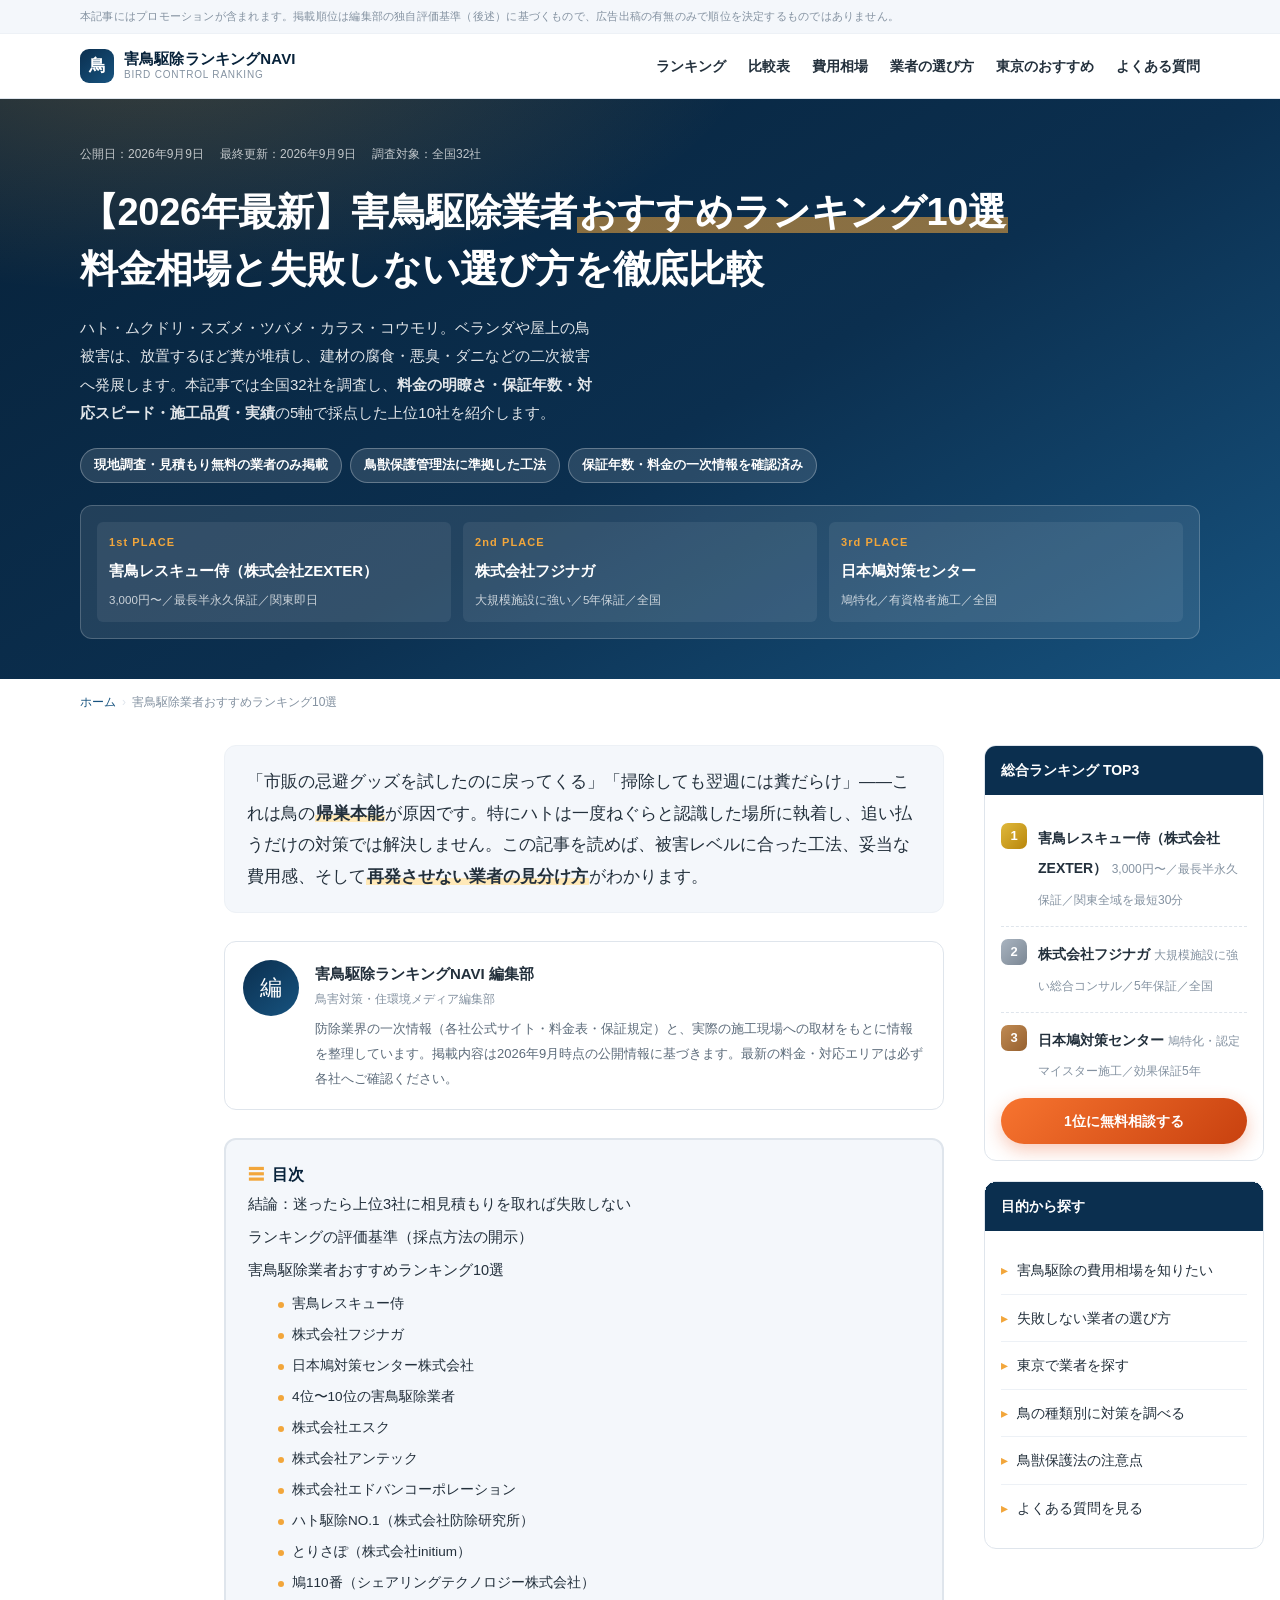
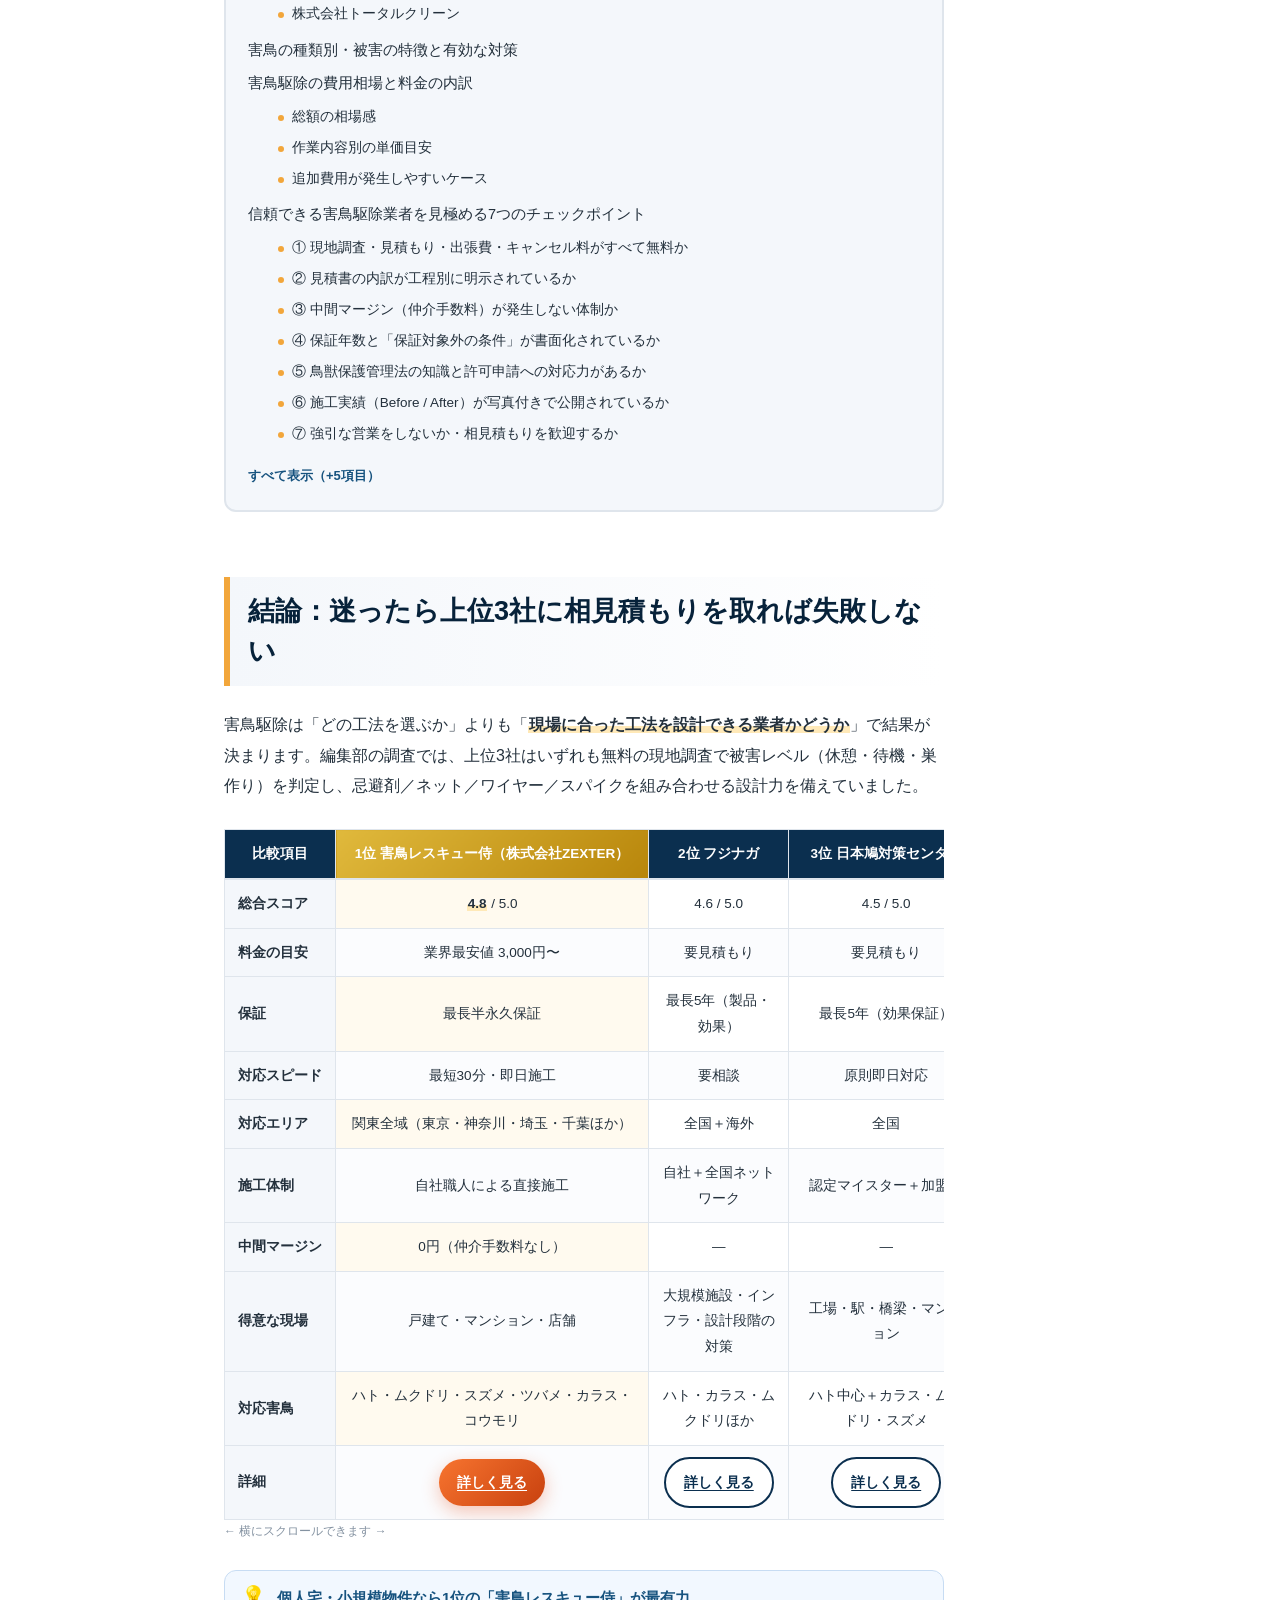
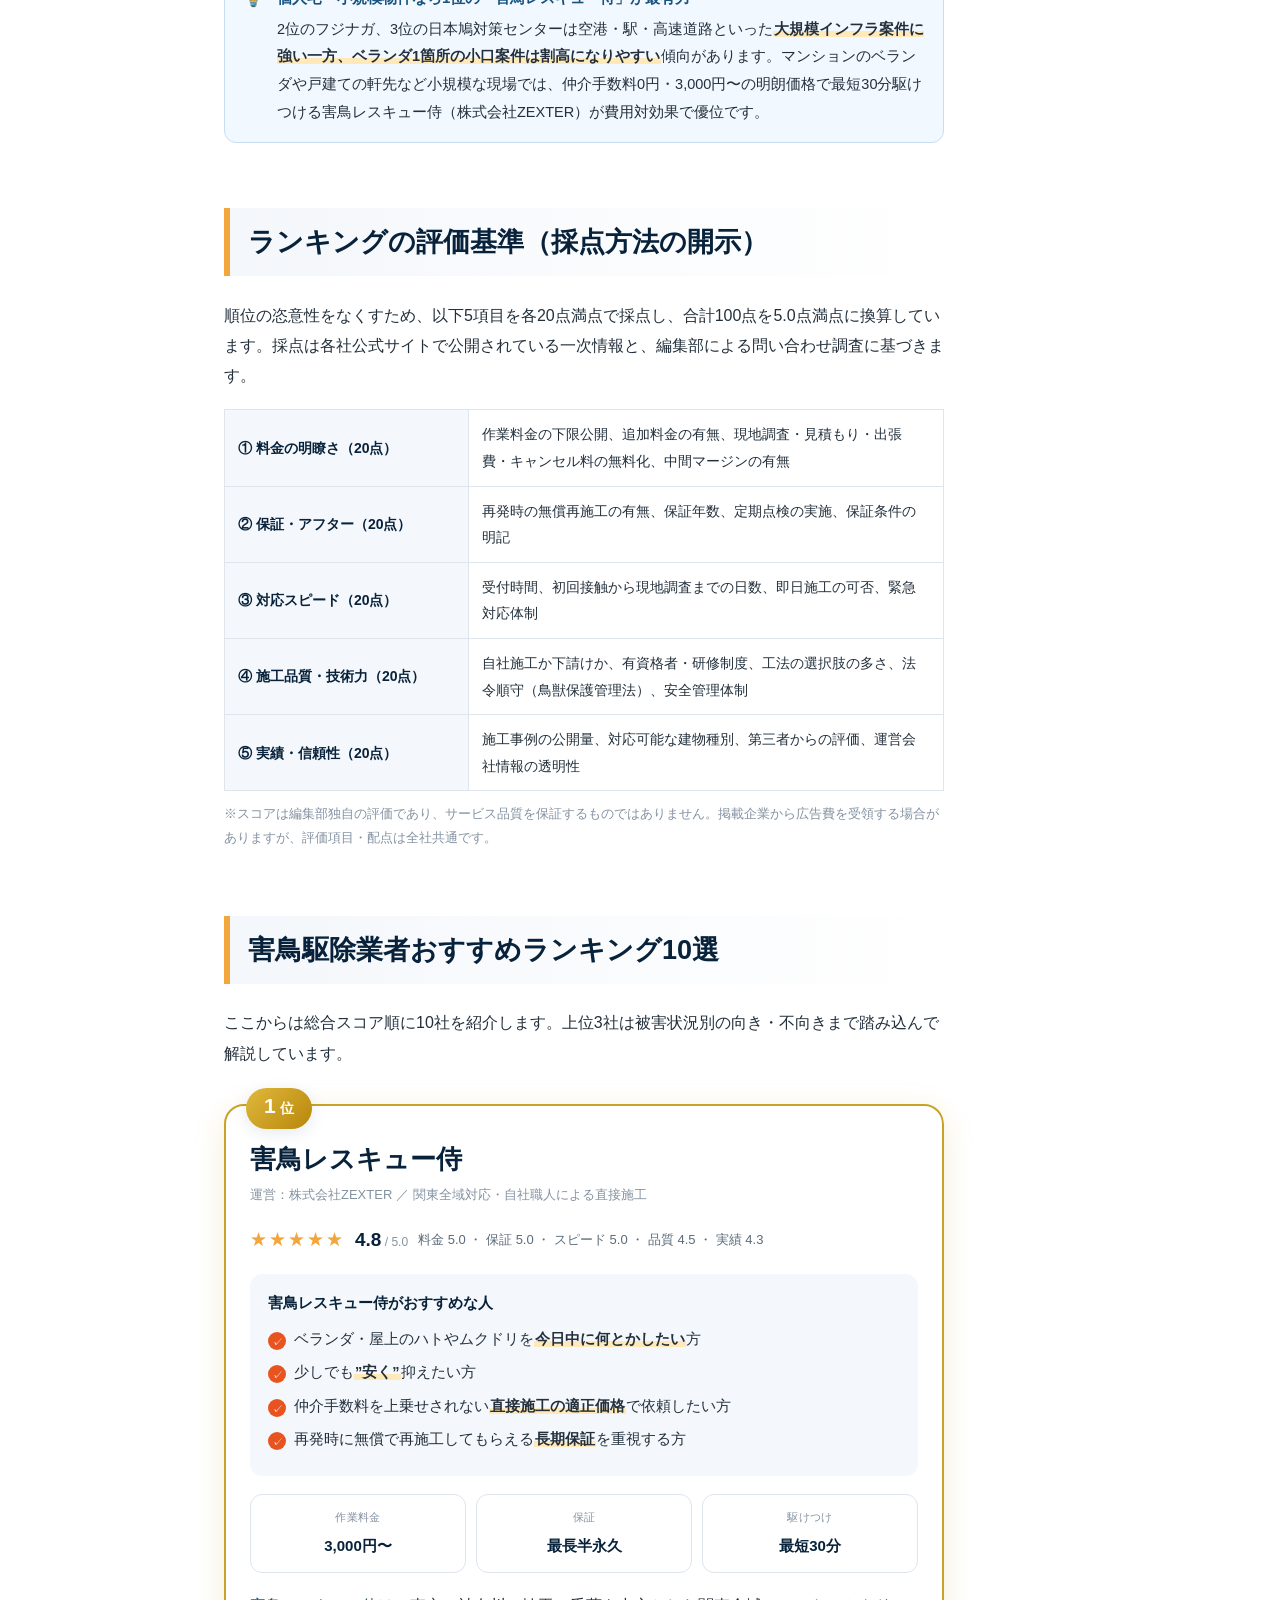
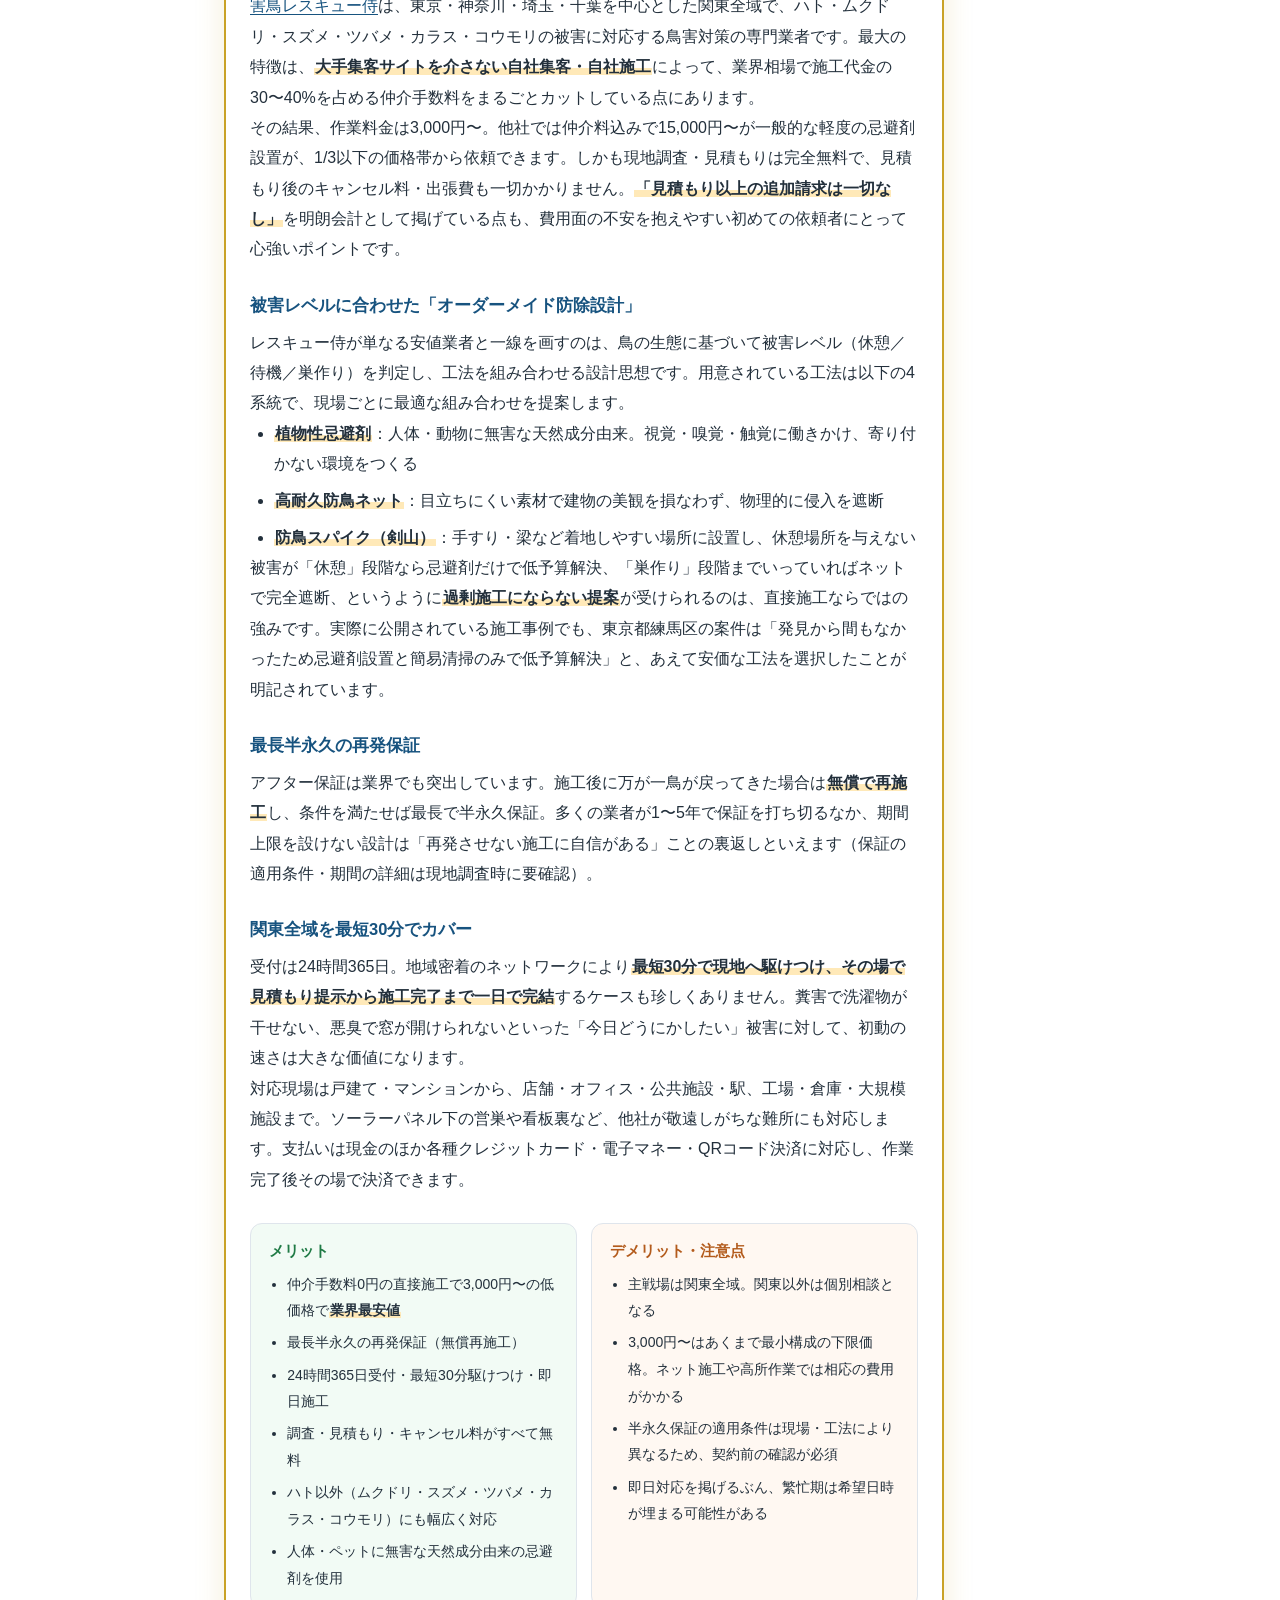
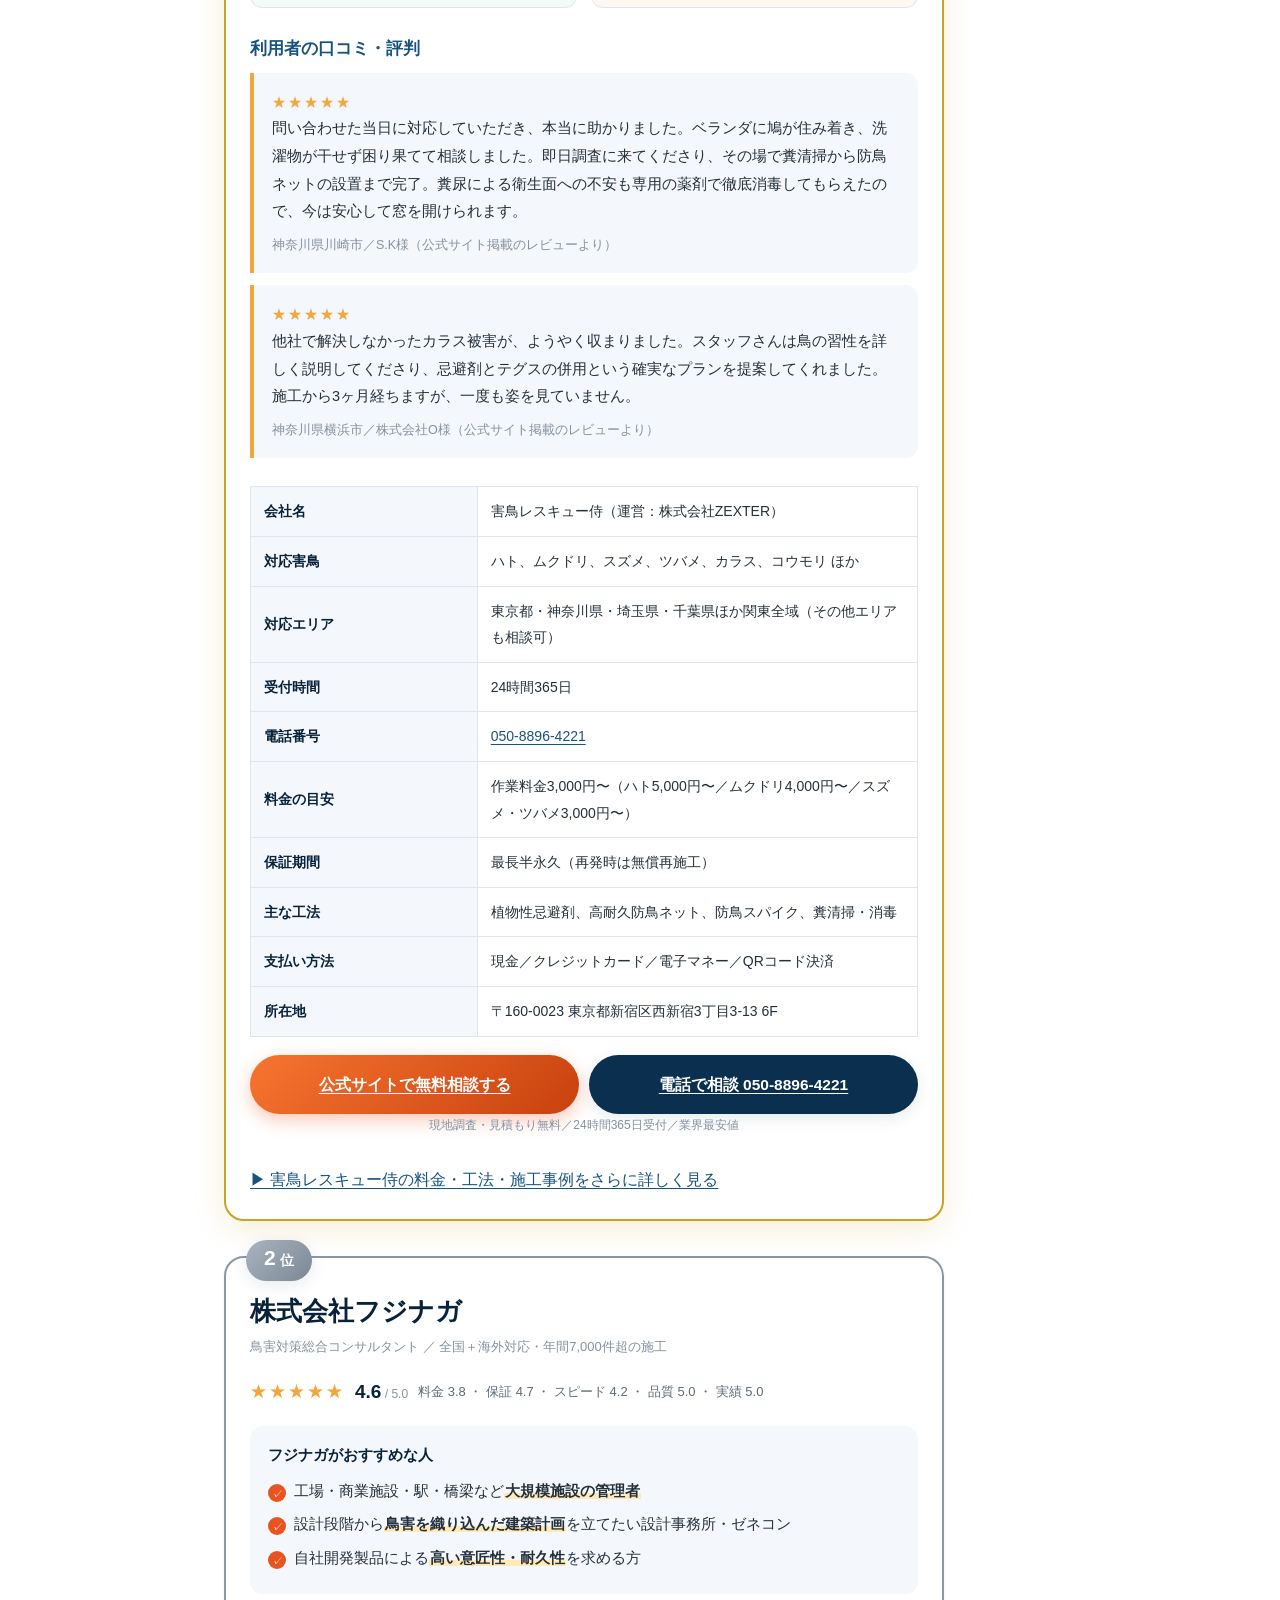
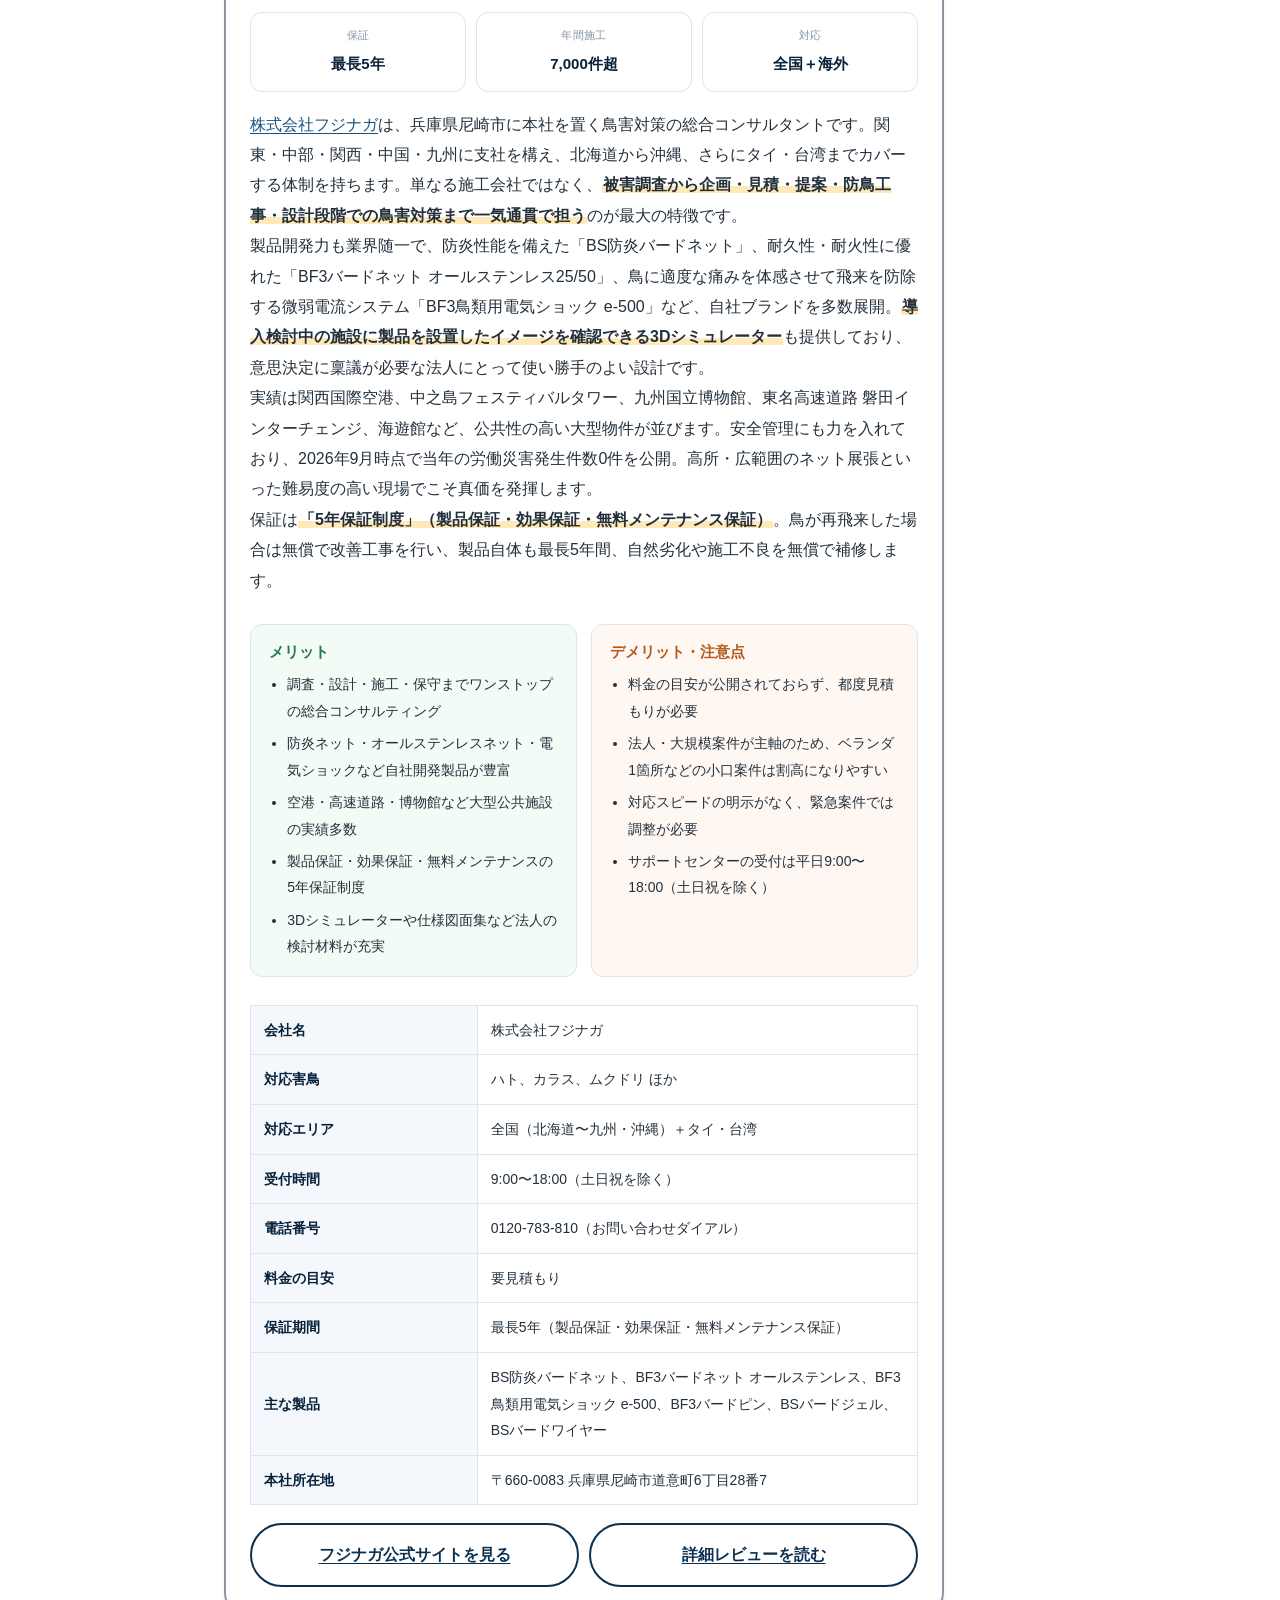
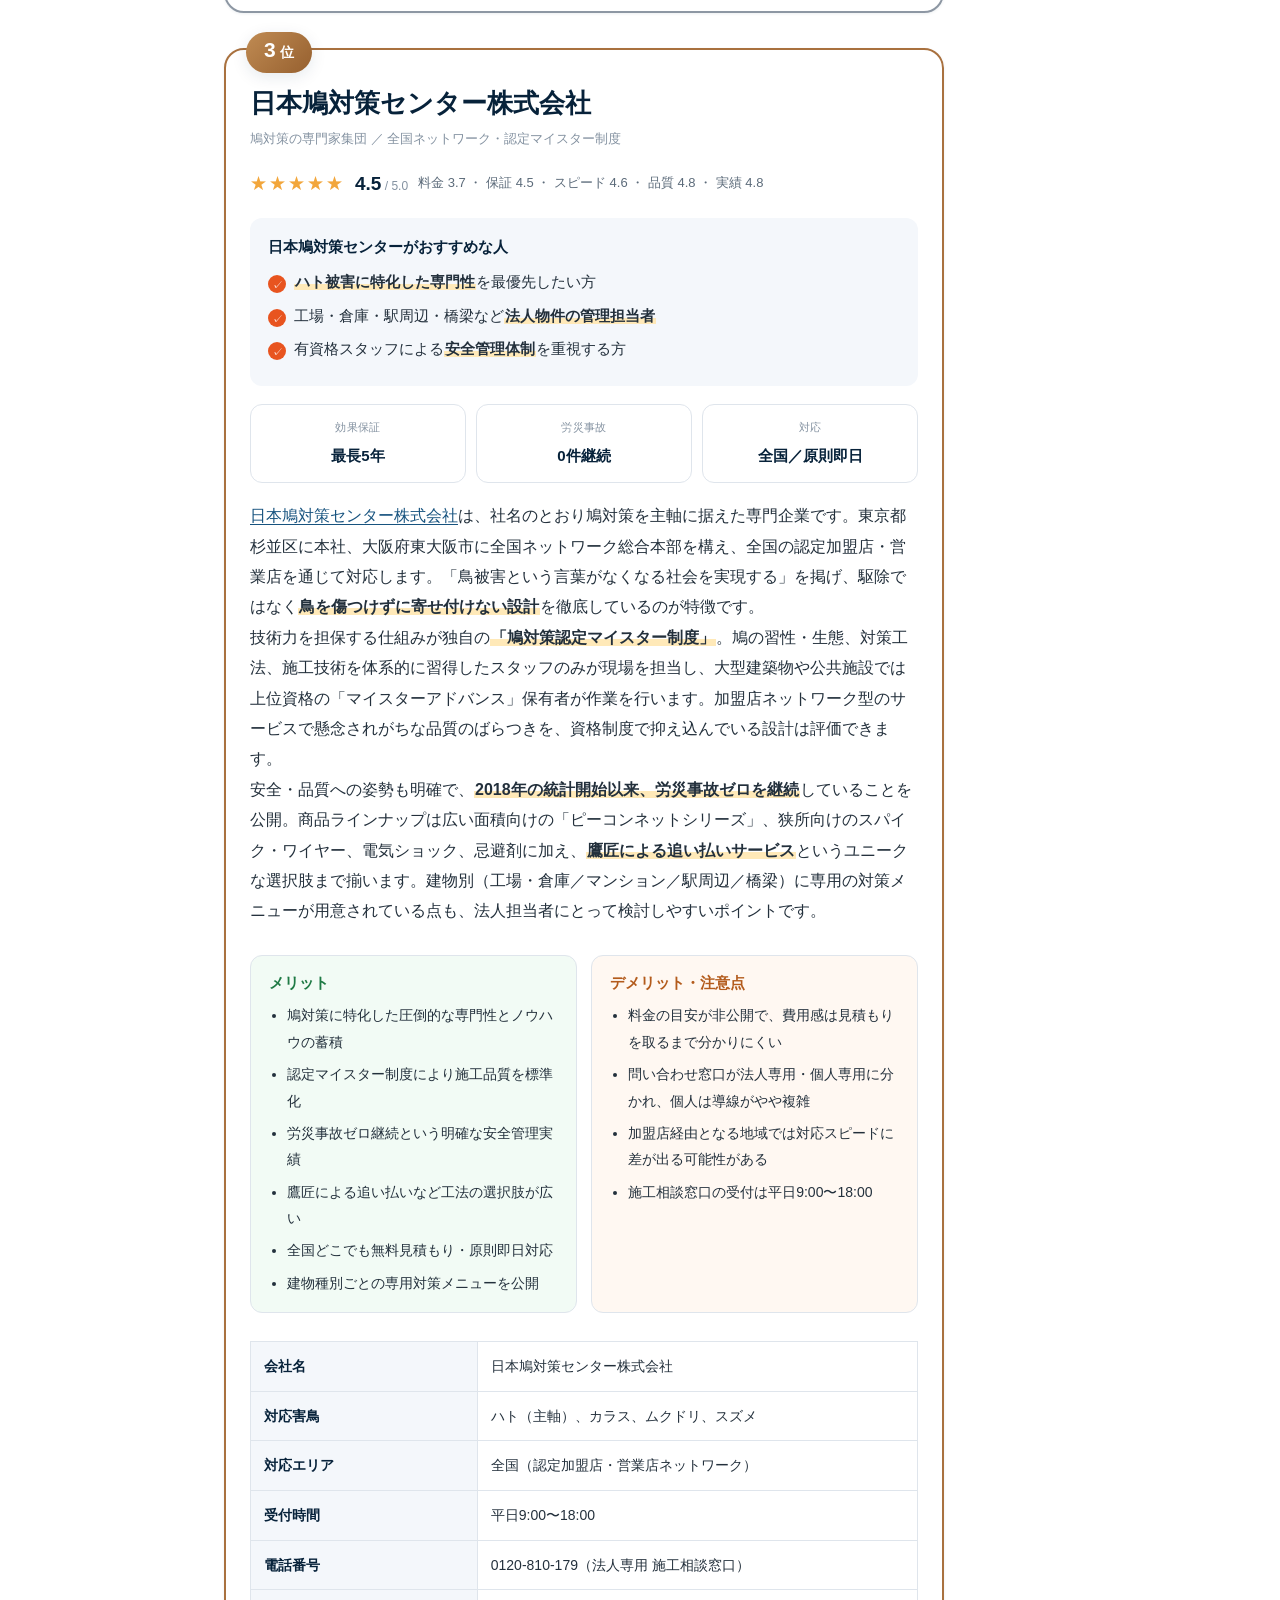
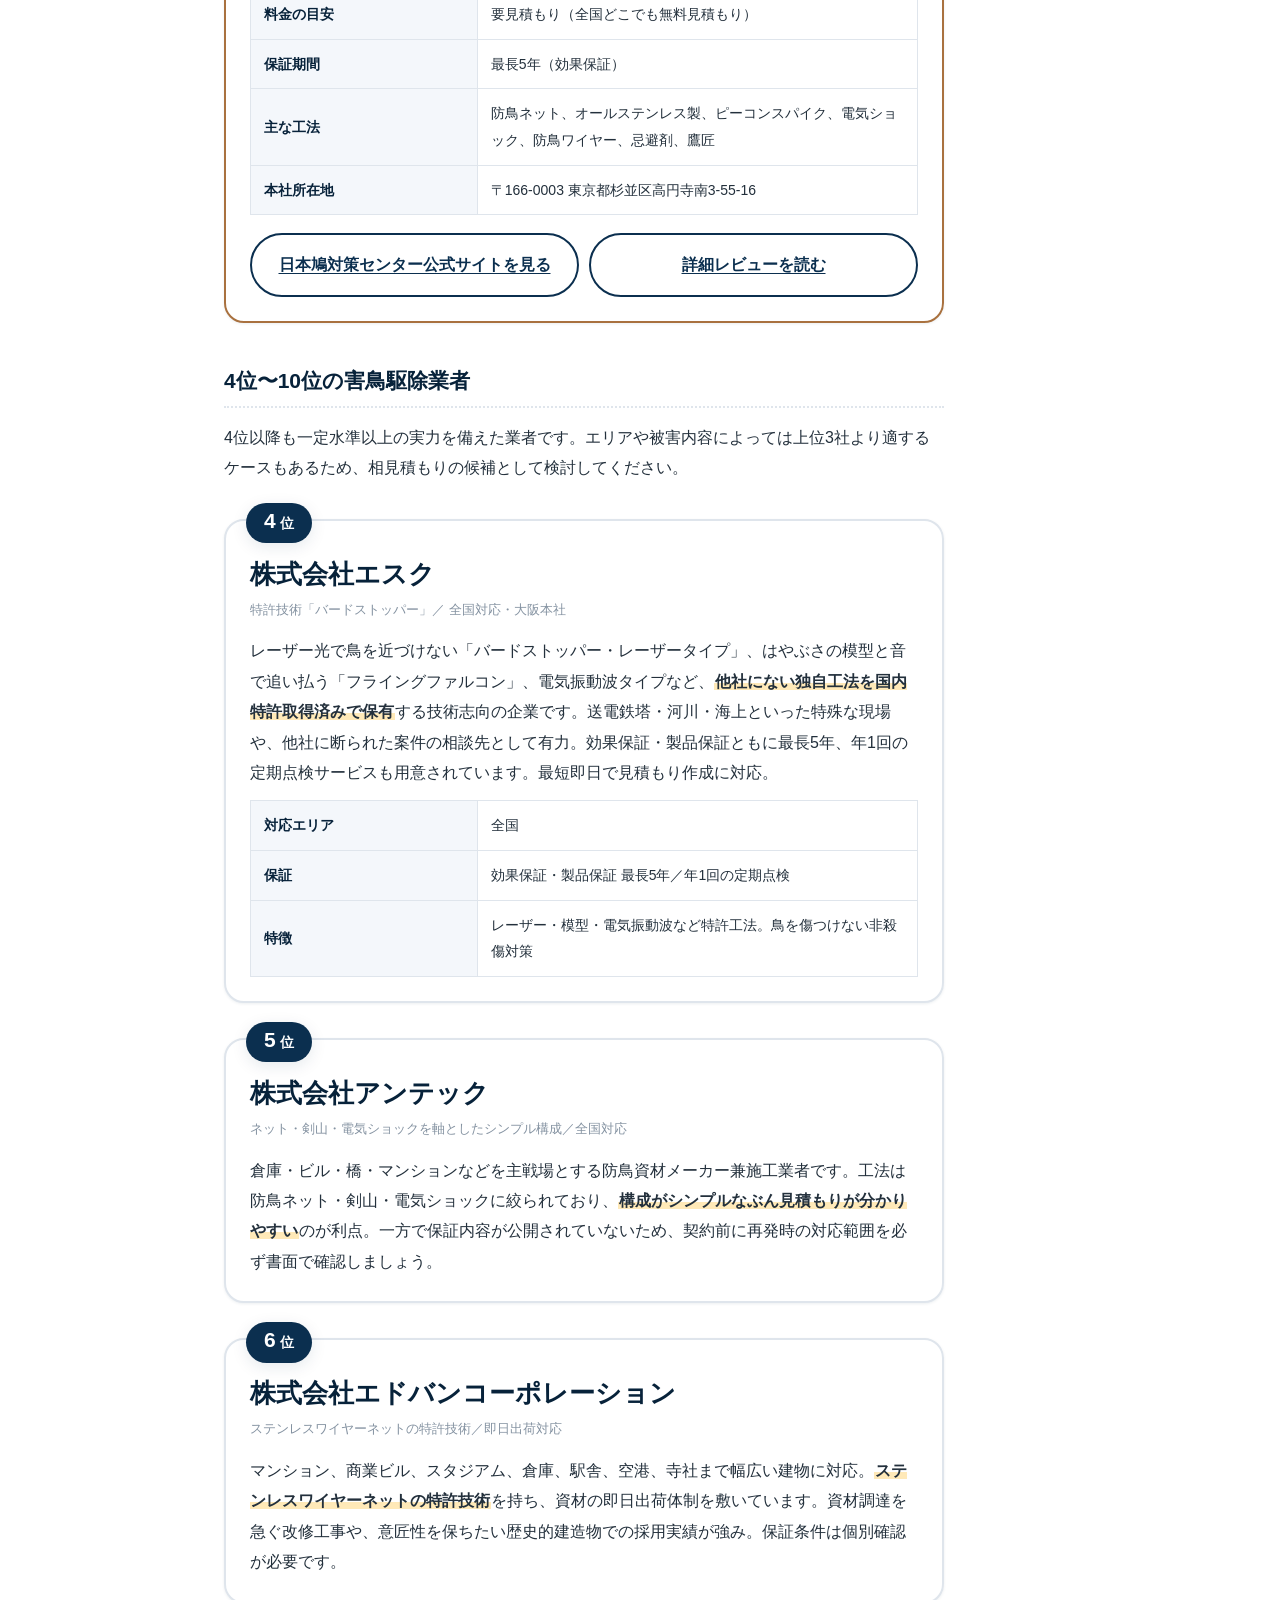
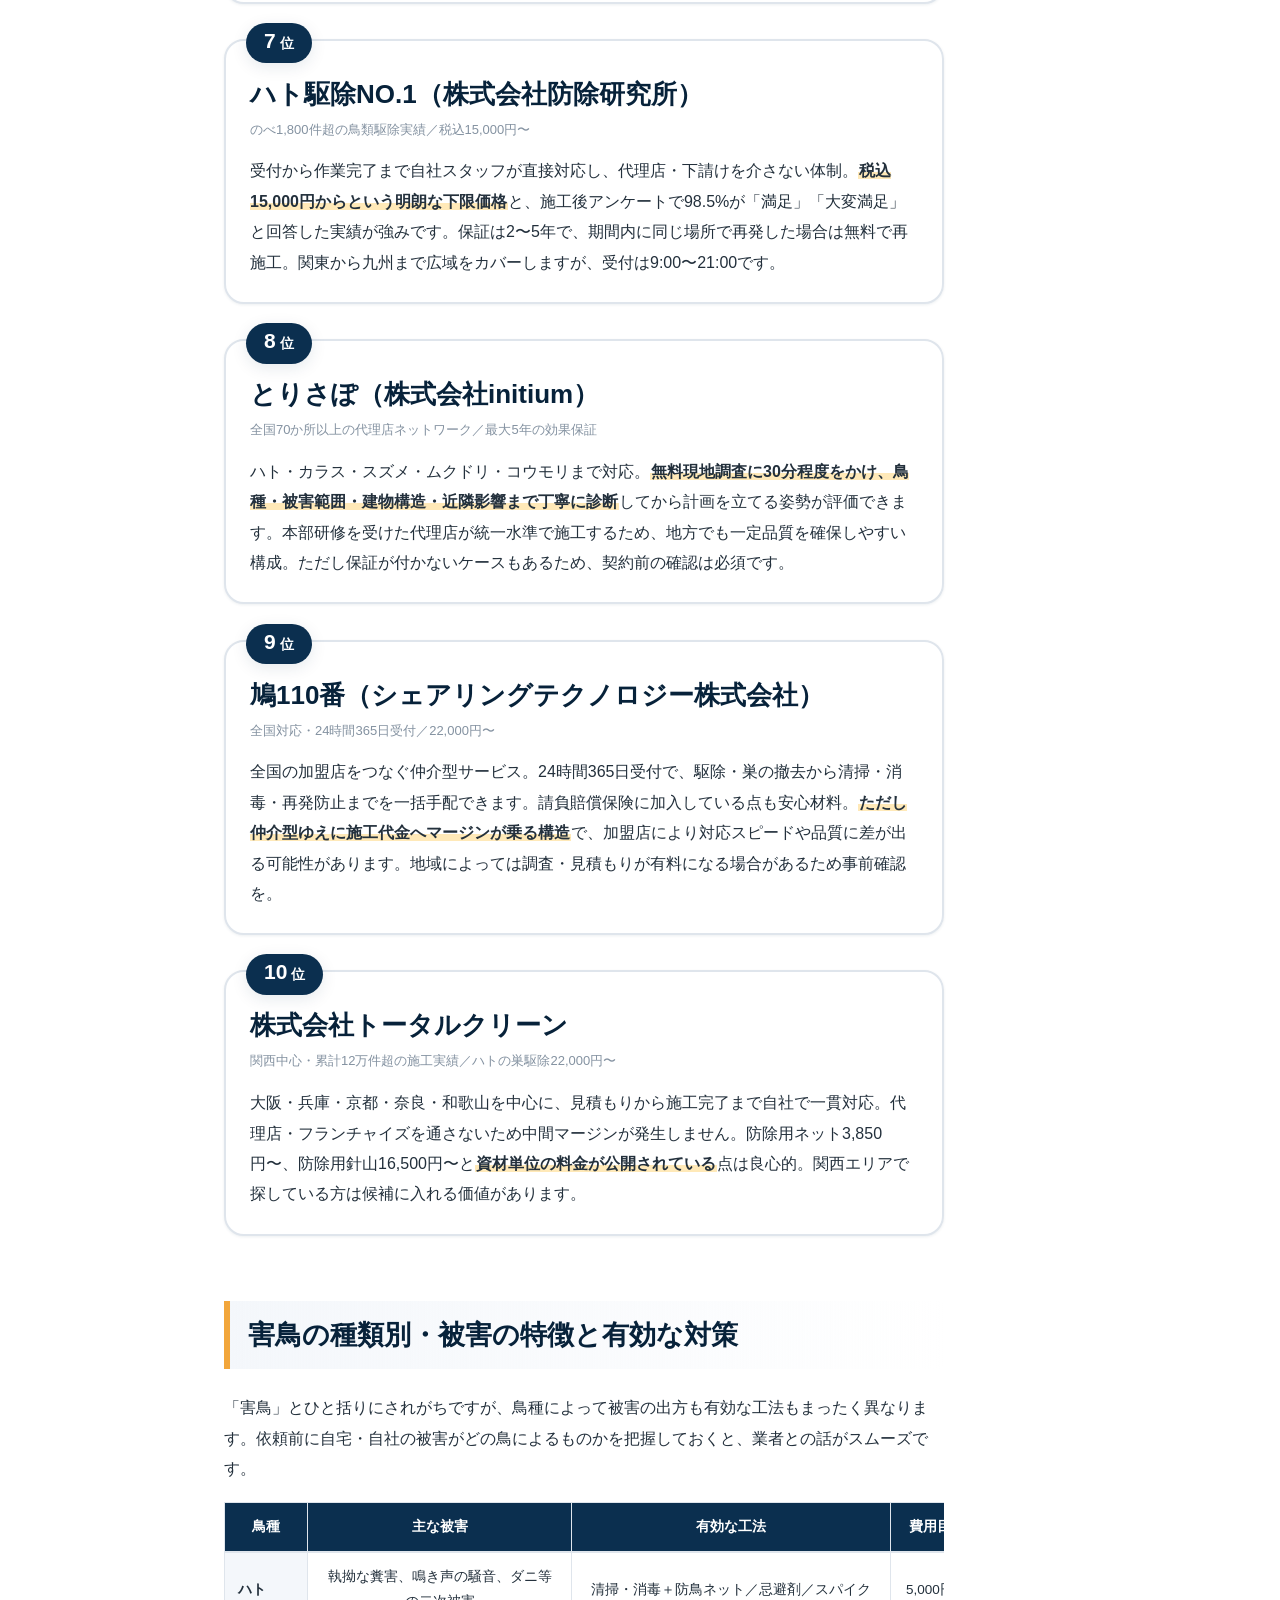
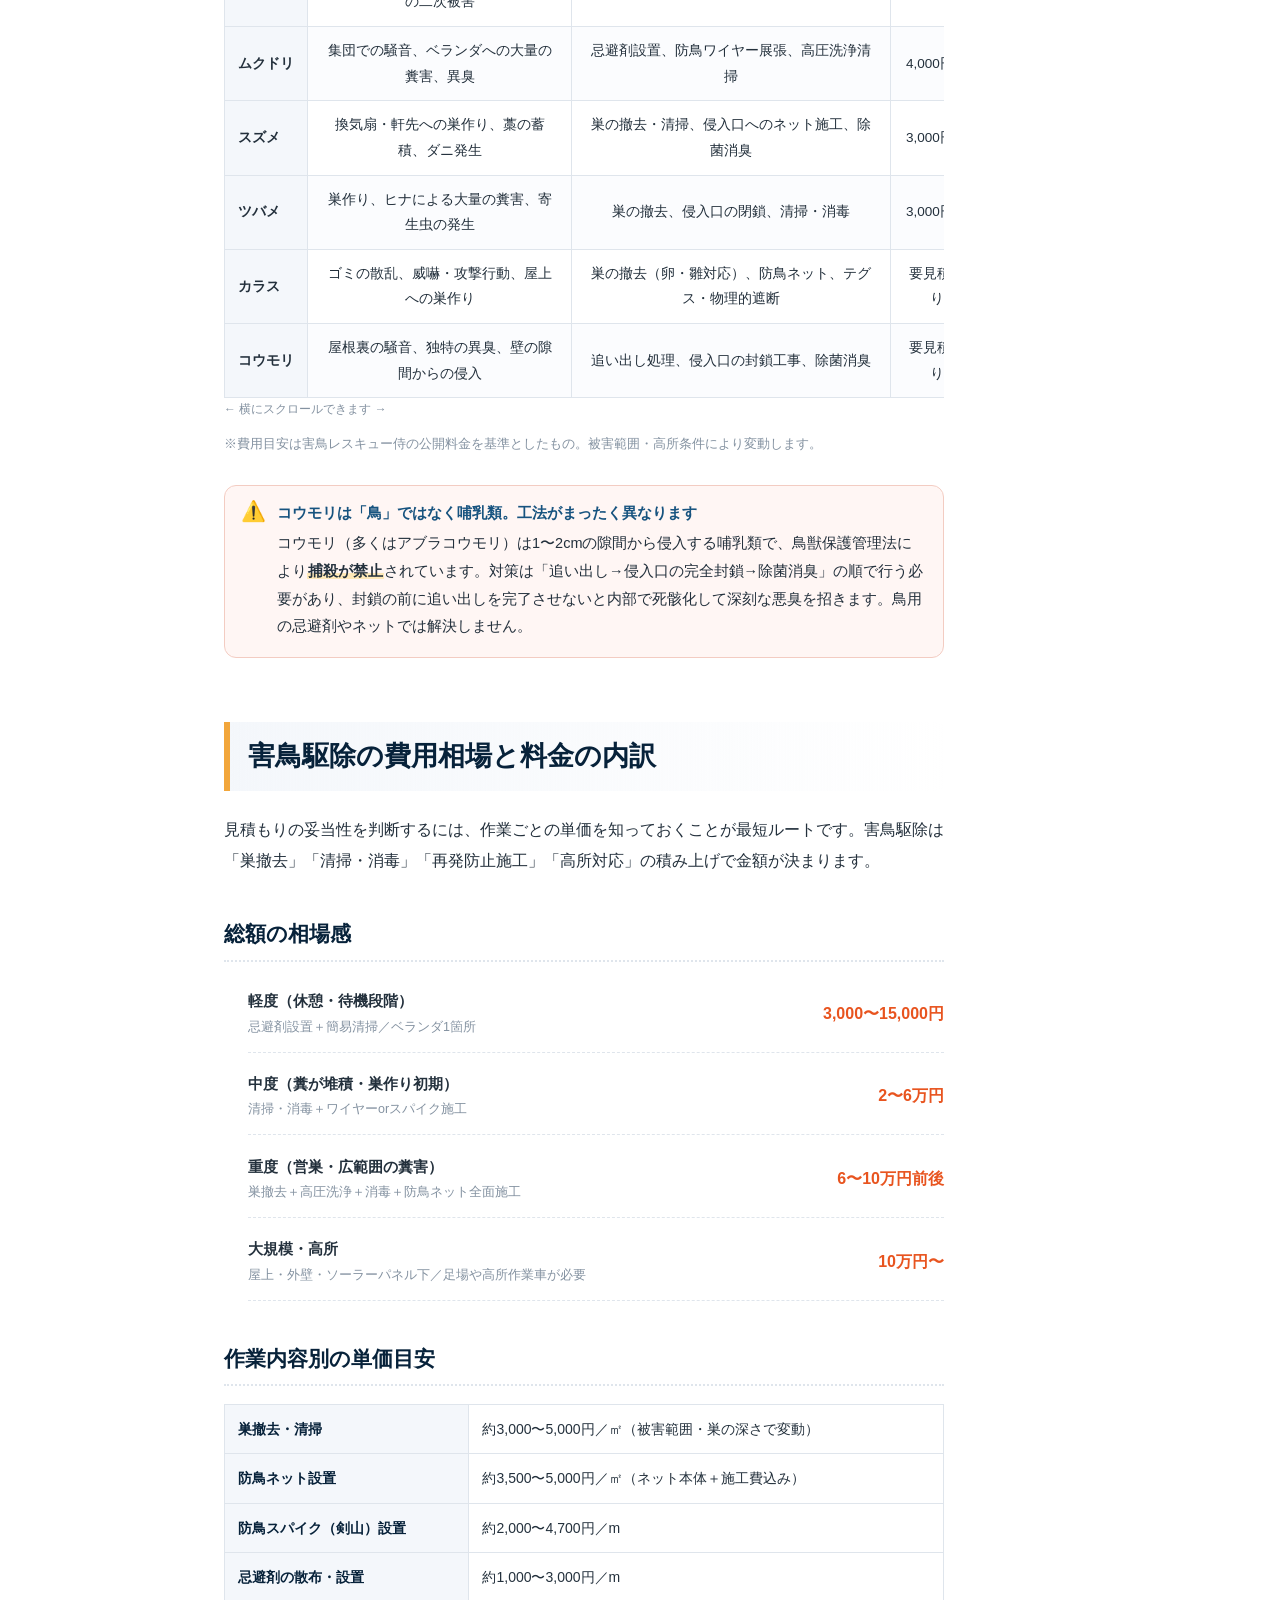
==== commit e545270e: "文章調整" ====
--- a/index.html
+++ b/index.html
@@ -189,7 +189,7 @@
       <div class="hero-quick">
         <a href="#rank1">
           <span class="rk">1st PLACE</span>
-          <span class="nm">害鳥レスキュー侍</span>
+          <span class="nm">害鳥レスキュー侍（株式会社ZEXTER）</span>
           <span class="ds">3,000円〜／最長半永久保証／関東即日</span>
         </a>
         <a href="#rank2">
@@ -250,7 +250,7 @@
             <thead>
               <tr>
                 <th scope="col">比較項目</th>
-                <th scope="col" class="col-1st">1位 害鳥レスキュー侍</th>
+                <th scope="col" class="col-1st">1位 害鳥レスキュー侍（株式会社ZEXTER）</th>
                 <th scope="col">2位 フジナガ</th>
                 <th scope="col">3位 日本鳩対策センター</th>
               </tr>
@@ -323,7 +323,7 @@
         <div class="callout callout-note mt-m">
           <h4>個人宅・小規模物件なら1位の「害鳥レスキュー侍」が最有力</h4>
           <p>
-            2位のフジナガ、3位の日本鳩対策センターは空港・駅・高速道路といった<strong>大規模インフラ案件に強い一方、ベランダ1箇所の小口案件は割高になりやすい</strong>傾向があります。マンションのベランダや戸建ての軒先など小規模な現場では、仲介手数料0円・3,000円〜の明朗価格で最短30分駆けつける害鳥レスキュー侍が費用対効果で優位です。
+            2位のフジナガ、3位の日本鳩対策センターは空港・駅・高速道路といった<strong>大規模インフラ案件に強い一方、ベランダ1箇所の小口案件は割高になりやすい</strong>傾向があります。マンションのベランダや戸建ての軒先など小規模な現場では、仲介手数料0円・3,000円〜の明朗価格で最短30分駆けつける害鳥レスキュー侍（株式会社ZEXTER）が費用対効果で優位です。
           </p>
         </div>
 
@@ -413,7 +413,6 @@
             <li><strong>植物性忌避剤</strong>：人体・動物に無害な天然成分由来。視覚・嗅覚・触覚に働きかけ、寄り付かない環境をつくる</li>
             <li><strong>高耐久防鳥ネット</strong>：目立ちにくい素材で建物の美観を損なわず、物理的に侵入を遮断</li>
             <li><strong>防鳥スパイク（剣山）</strong>：手すり・梁など着地しやすい場所に設置し、休憩場所を与えない</li>
-            <li><strong>防鳥ワイヤー</strong>：細いワイヤーで着地を不安定にさせる低コスト工法。マンションのベランダ手すりに最適</li>
           </ul>
           <p>
             被害が「休憩」段階なら忌避剤だけで低予算解決、「巣作り」段階までいっていればネットで完全遮断、というように<strong>過剰施工にならない提案</strong>が受けられるのは、直接施工ならではの強みです。実際に公開されている施工事例でも、東京都練馬区の案件は「発見から間もなかったため忌避剤設置と簡易清掃のみで低予算解決」と、あえて安価な工法を選択したことが明記されています。
@@ -505,7 +504,7 @@
                 </tr>
                 <tr>
                   <th>主な工法</th>
-                  <td>植物性忌避剤、高耐久防鳥ネット、防鳥スパイク、防鳥ワイヤー、糞清掃・消毒</td>
+                  <td>植物性忌避剤、高耐久防鳥ネット、防鳥スパイク、糞清掃・消毒</td>
                 </tr>
                 <tr>
                   <th>支払い方法</th>
@@ -777,7 +776,7 @@
           <h3>被害が広がる前に。まずは無料の現地調査から</h3>
           <p>糞は酸性が強く、放置するとコンクリートや鉄部を腐食させます。ダニ・悪臭の二次被害が出る前に、まずは現状を診てもらいましょう。</p>
           <a class="tel" href="tel:05088964221">📞 050-8896-4221</a>
-          <p class="tel-sub">害鳥レスキュー侍／24時間365日受付・相談・現地調査・見積もりすべて無料</p>
+          <p class="tel-sub">害鳥レスキュー侍（株式会社ZEXTER）／24時間365日受付・相談・現地調査・見積もりすべて無料</p>
           <div class="cta-row" style="max-width:560px;margin-inline:auto;">
             <a class="btn btn-cta" href="https://rescue-samurai.com/" target="_blank" rel="noopener">無料で相談する</a>
             <a class="btn btn-line" href="https://rescue-samurai.com/" target="_blank" rel="noopener">LINEで写真を送って相談</a>
@@ -1211,7 +1210,7 @@
             <li>
               <span class="no">1</span>
               <a href="#rank1">
-                <span class="nm">害鳥レスキュー侍</span>
+                <span class="nm">害鳥レスキュー侍（株式会社ZEXTER）</span>
                 <span class="ds">3,000円〜／最長半永久保証／関東全域を最短30分</span>
               </a>
             </li>
@@ -1282,7 +1281,7 @@
         <div>
           <h4>掲載業者</h4>
           <ul>
-            <li><a href="companies/rescue-samurai.html">1位 害鳥レスキュー侍</a></li>
+            <li><a href="companies/rescue-samurai.html">1位 害鳥レスキュー侍（株式会社ZEXTER）</a></li>
             <li><a href="companies/fujinaga.html">2位 株式会社フジナガ</a></li>
             <li><a href="companies/hatotaisaku.html">3位 日本鳩対策センター</a></li>
           </ul>
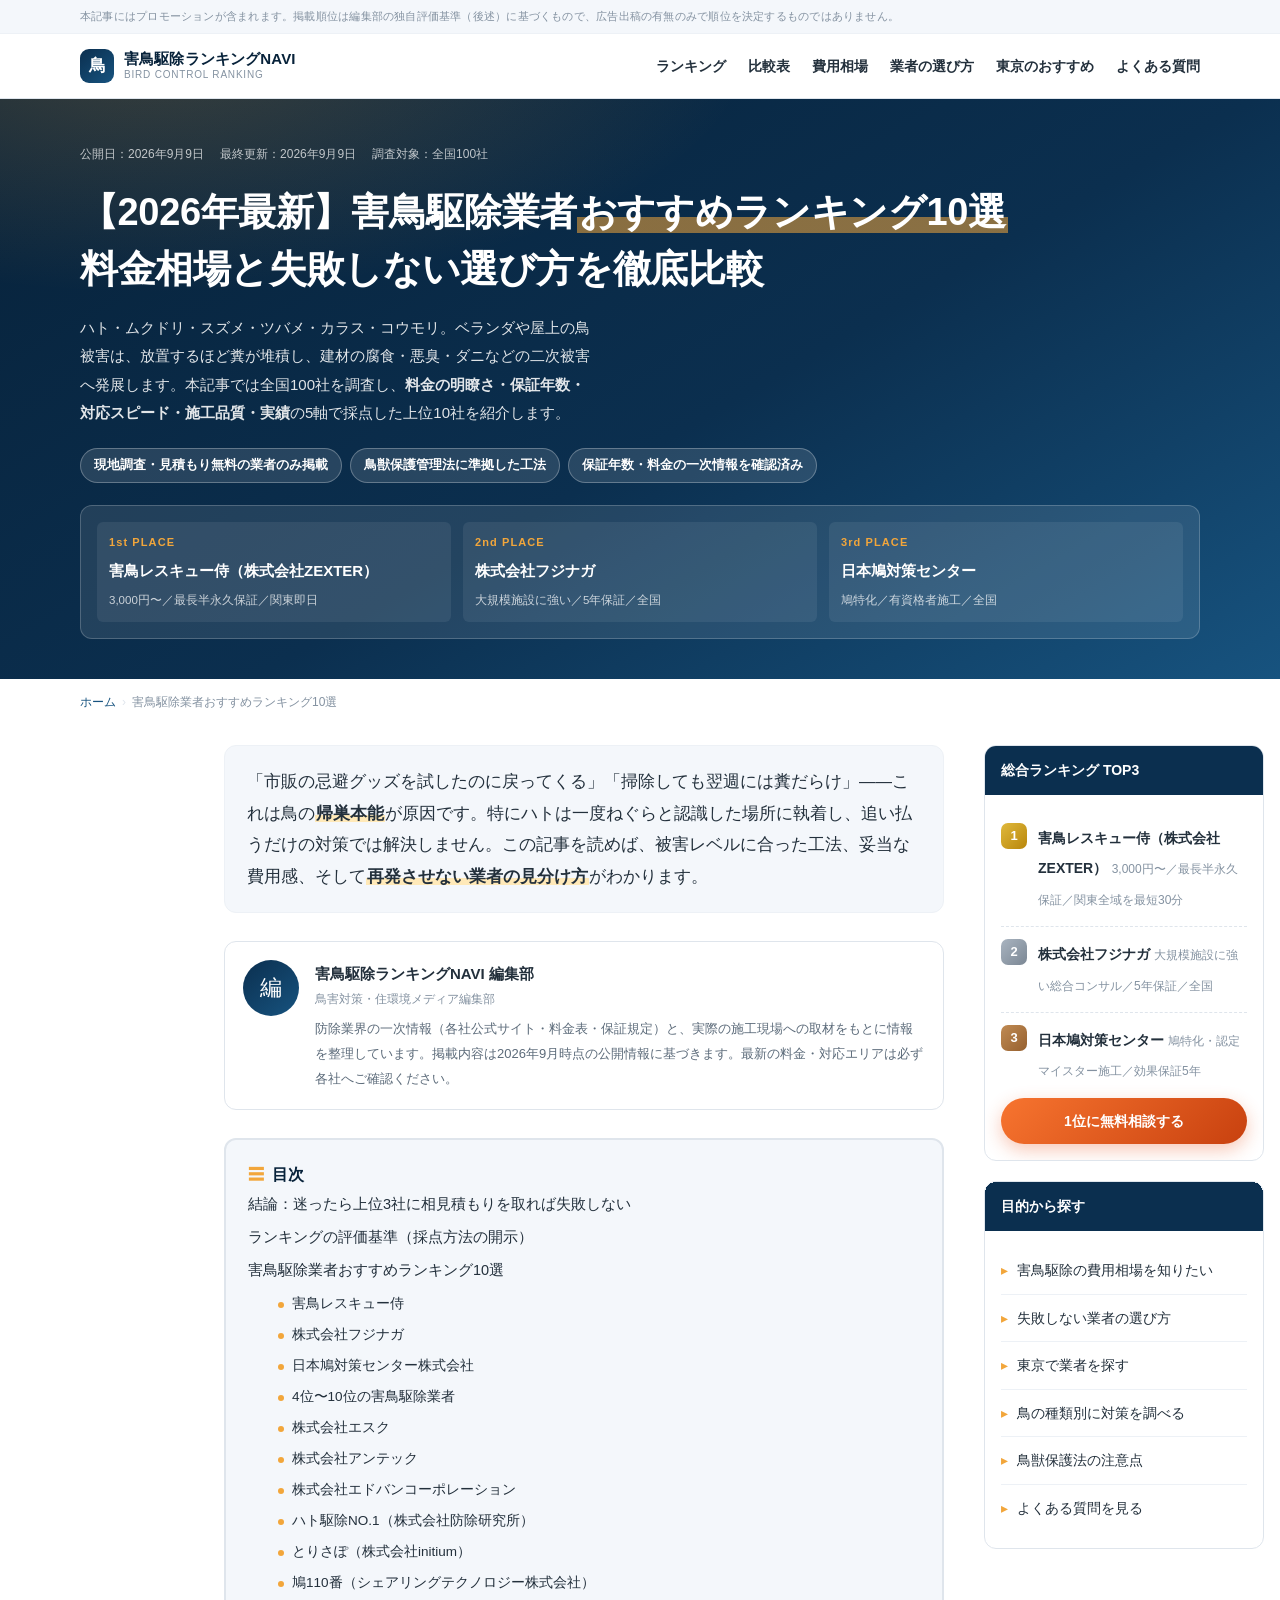
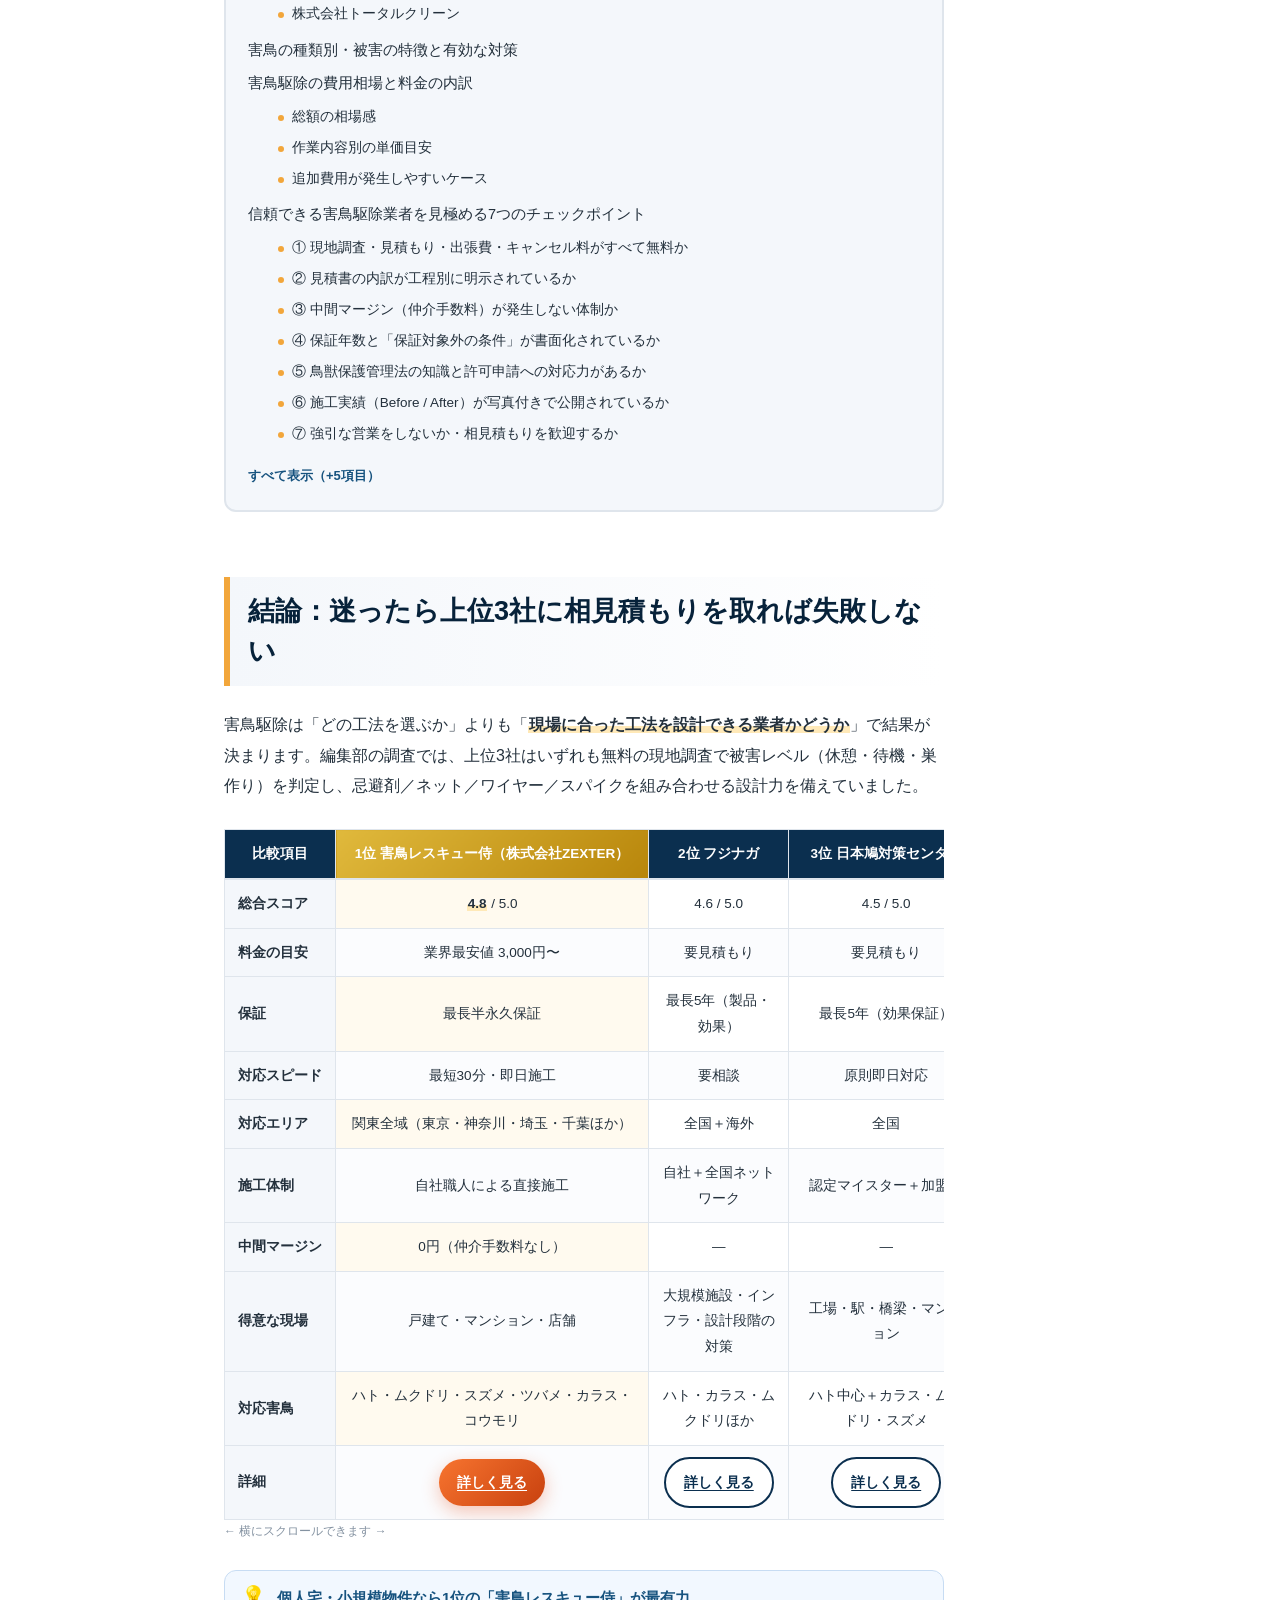
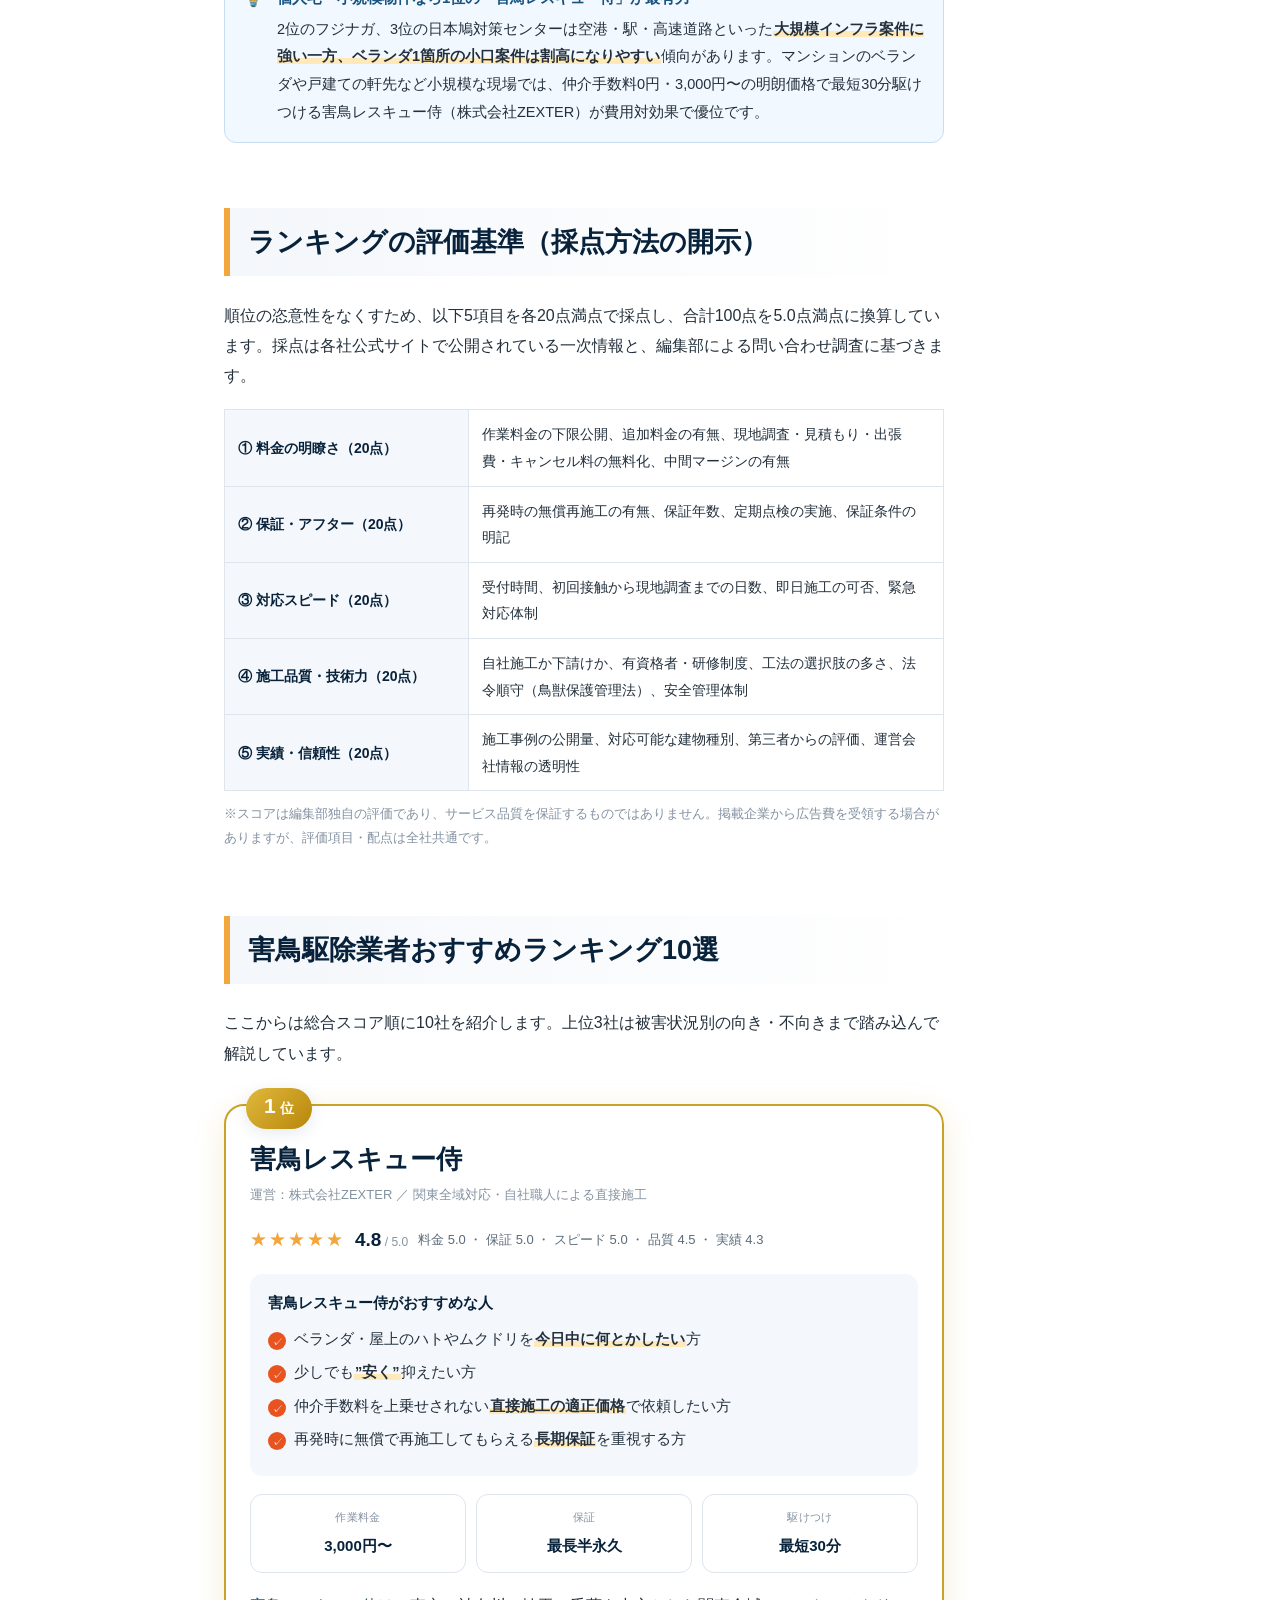
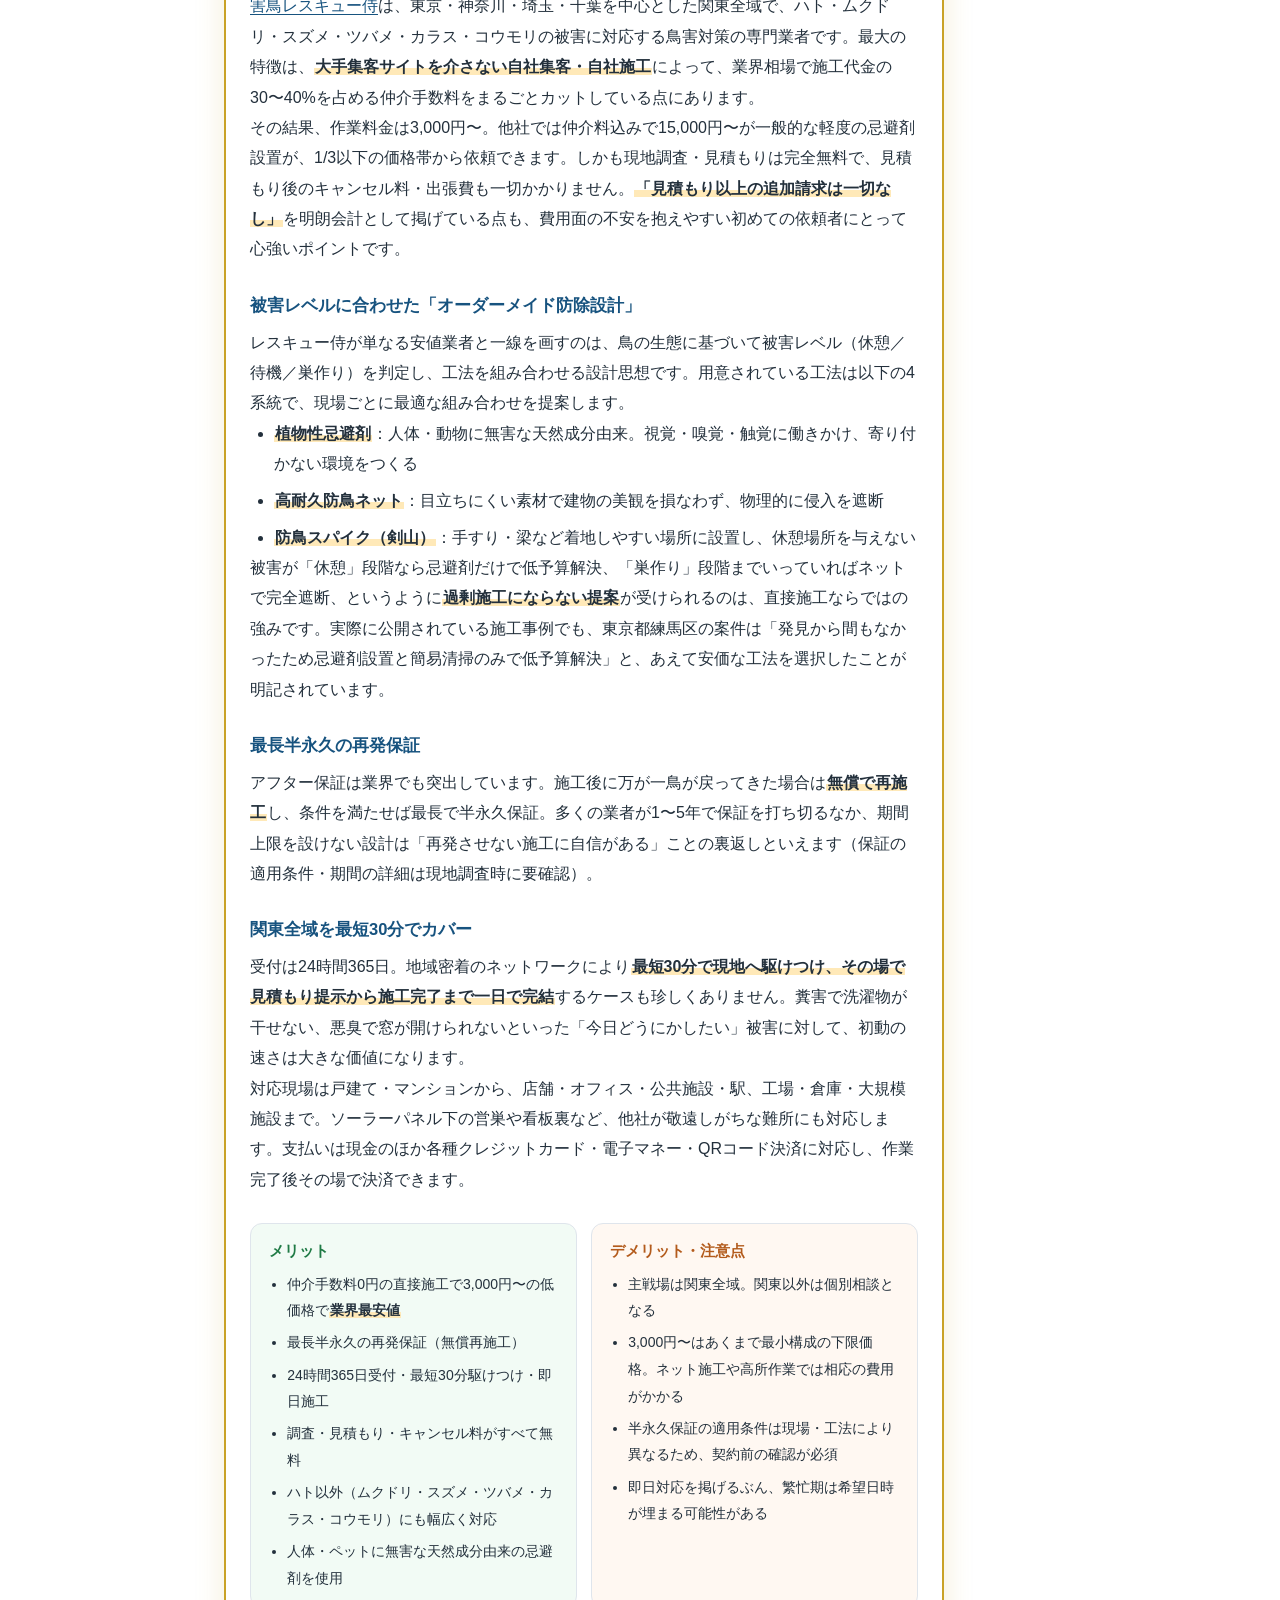
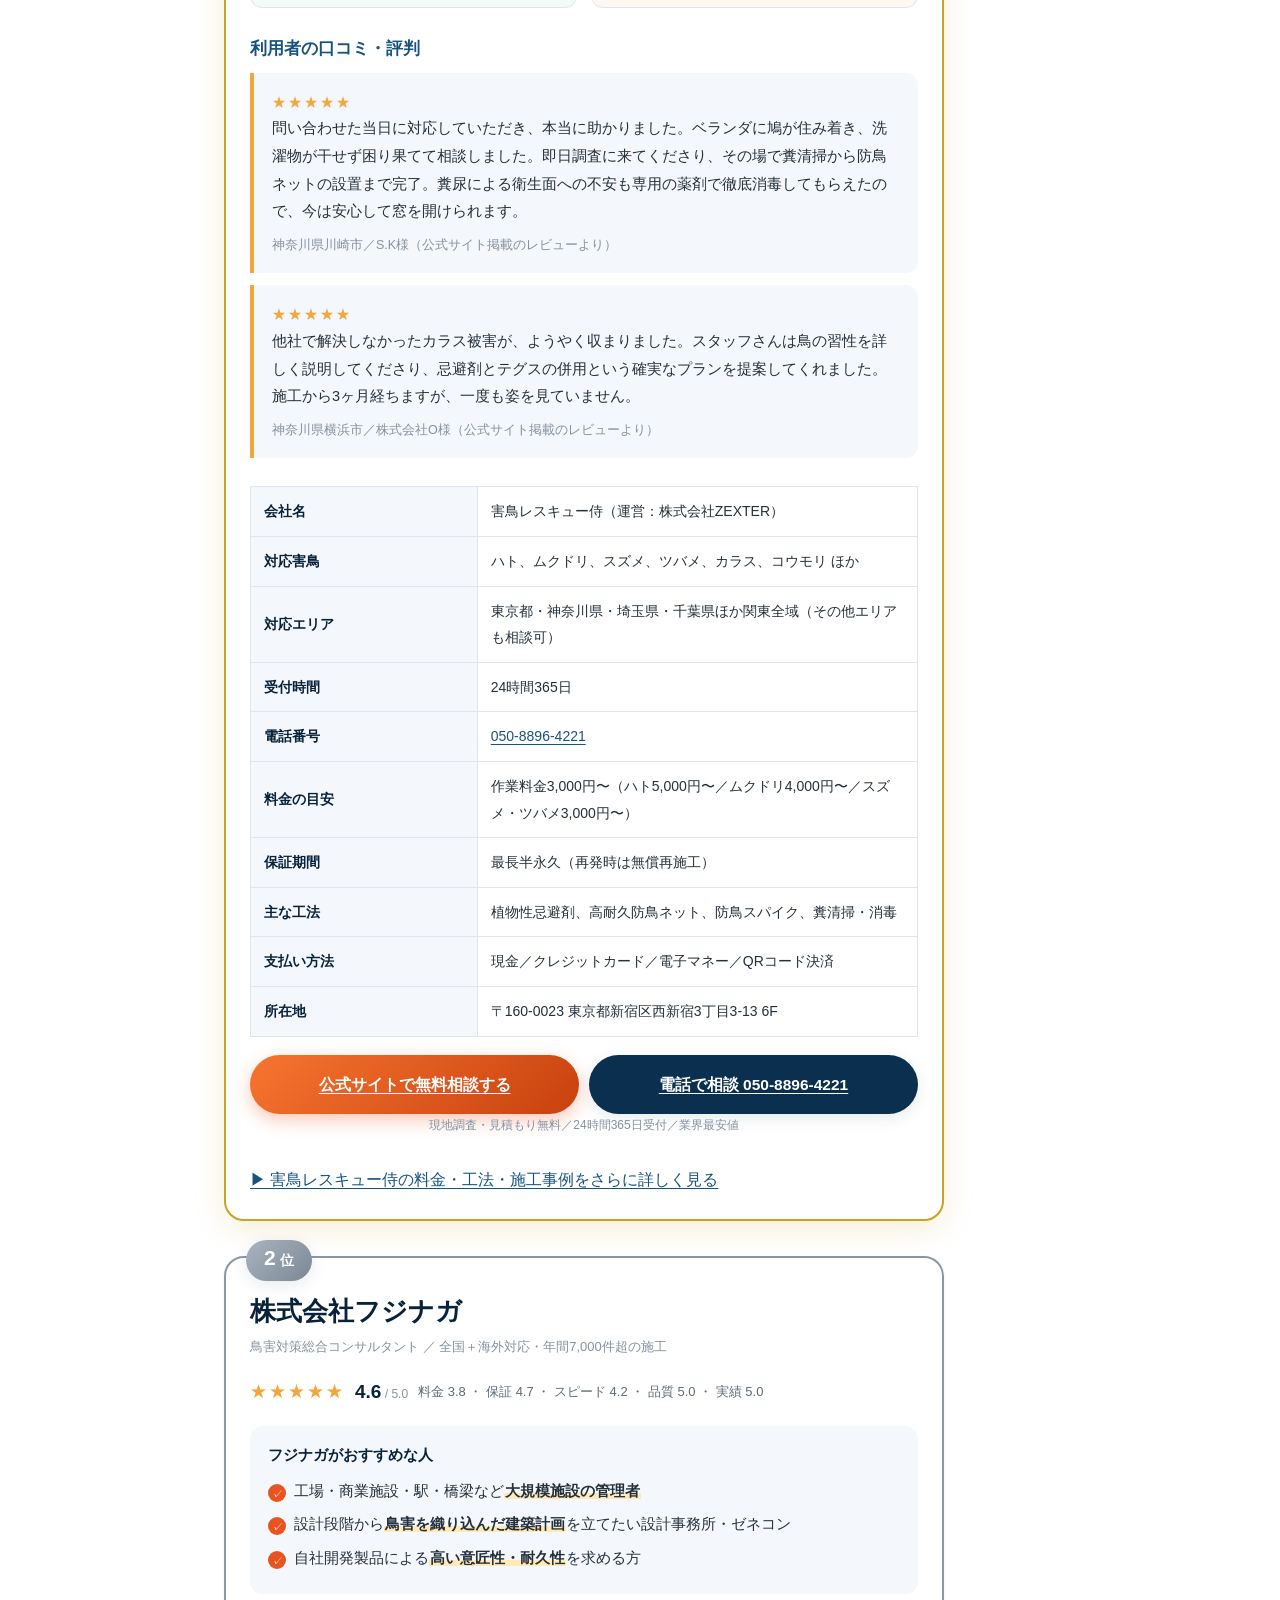
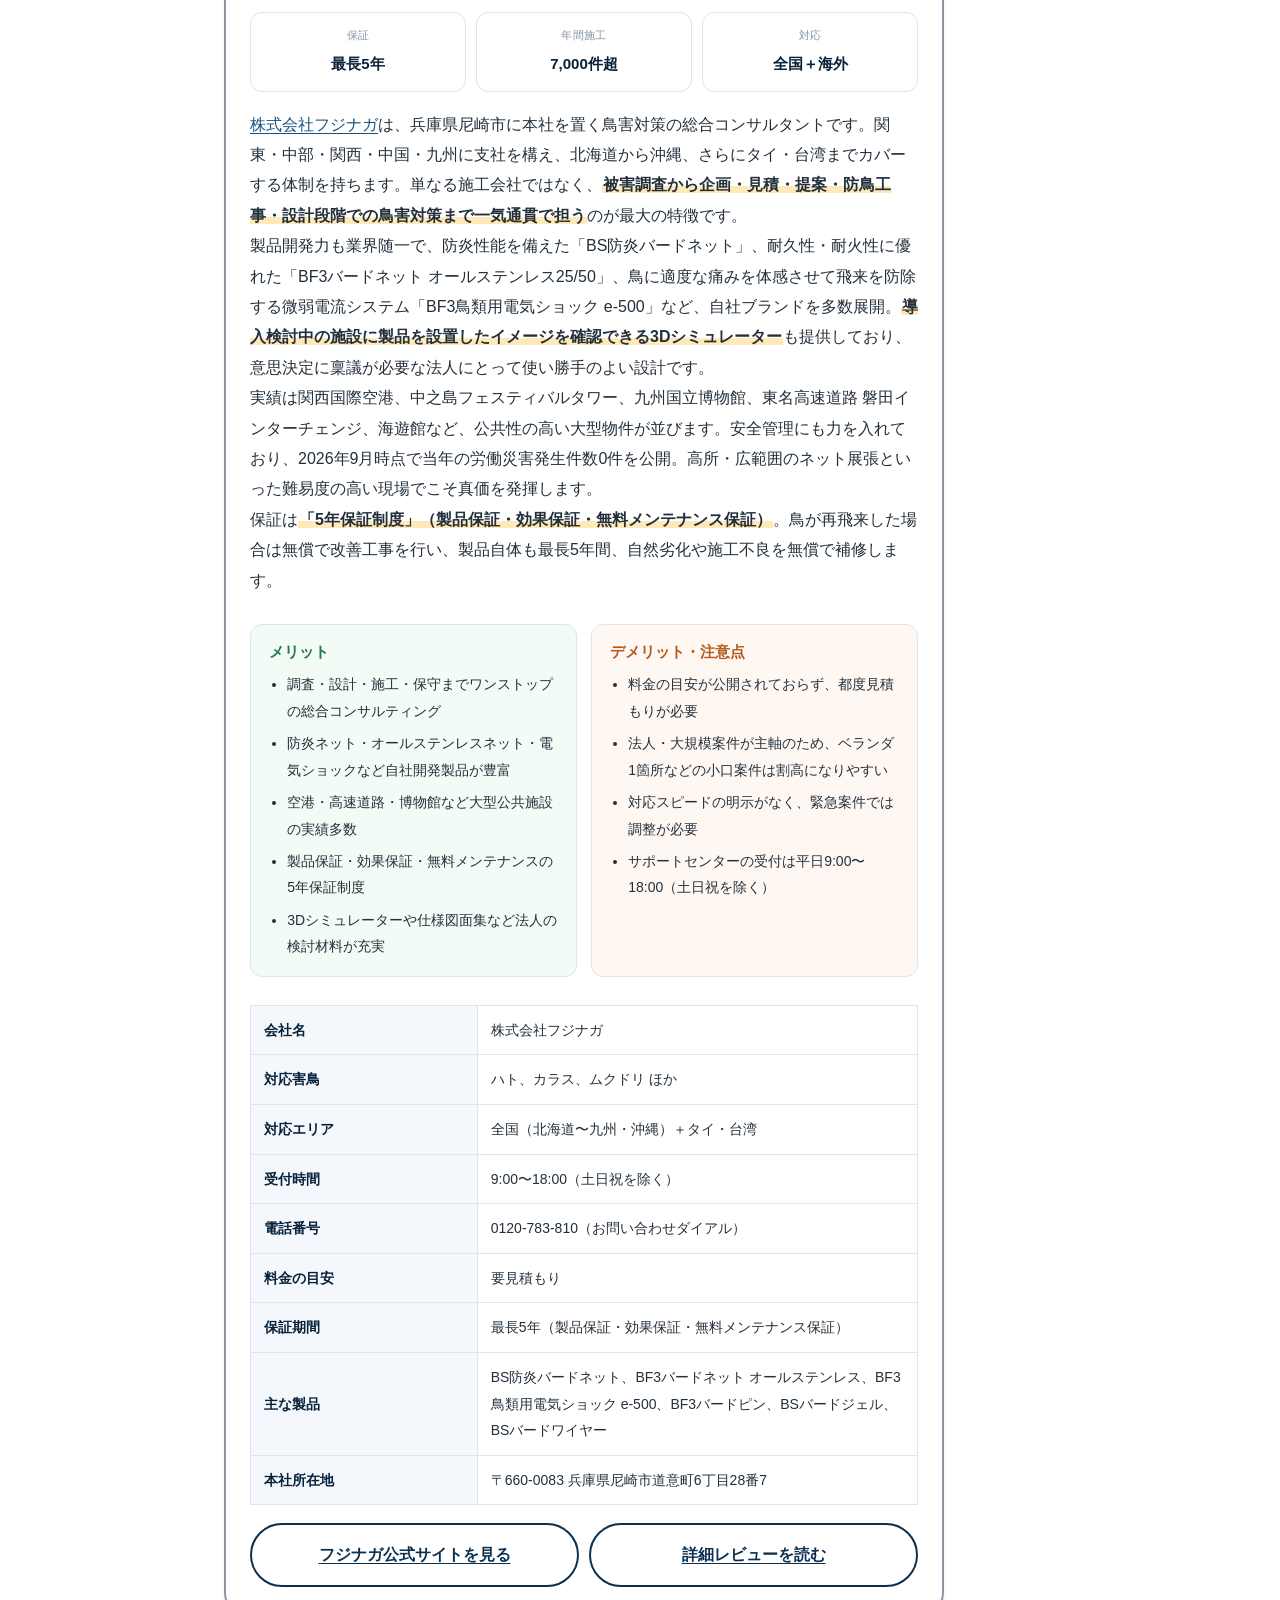
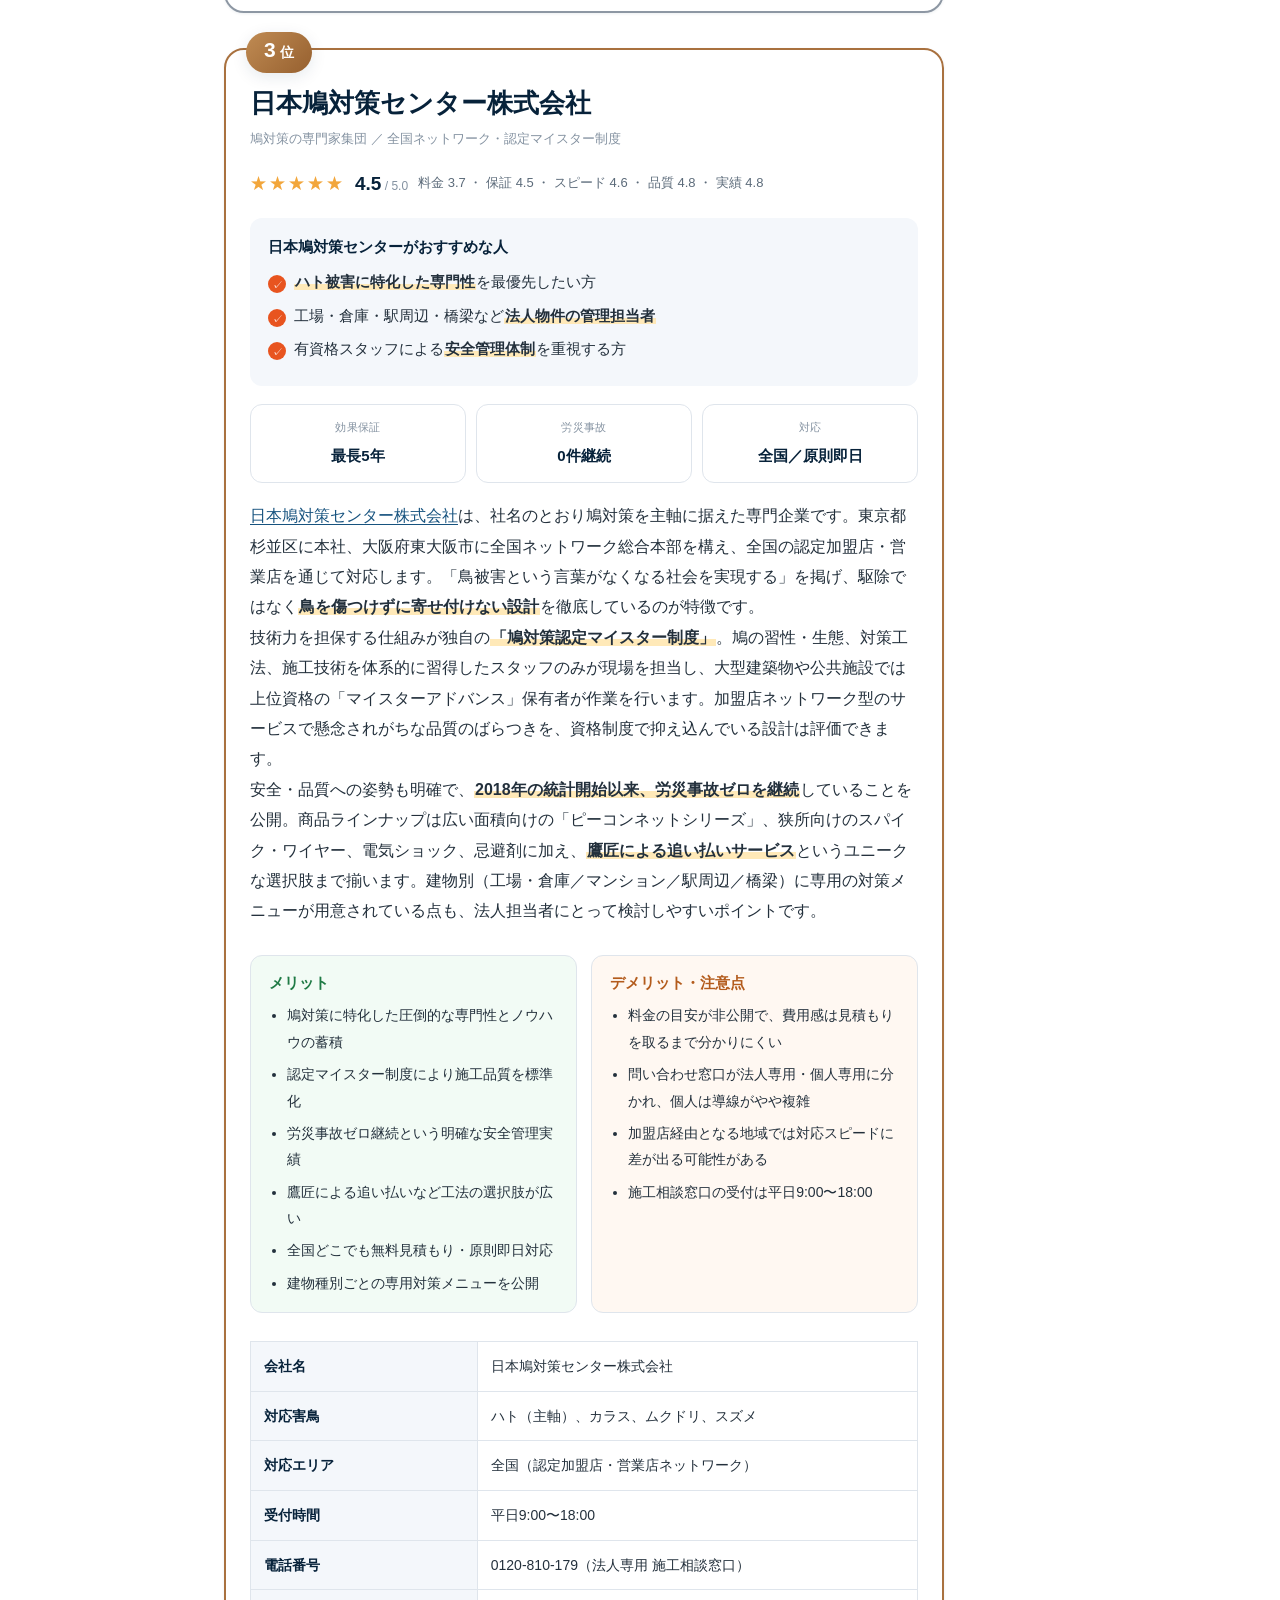
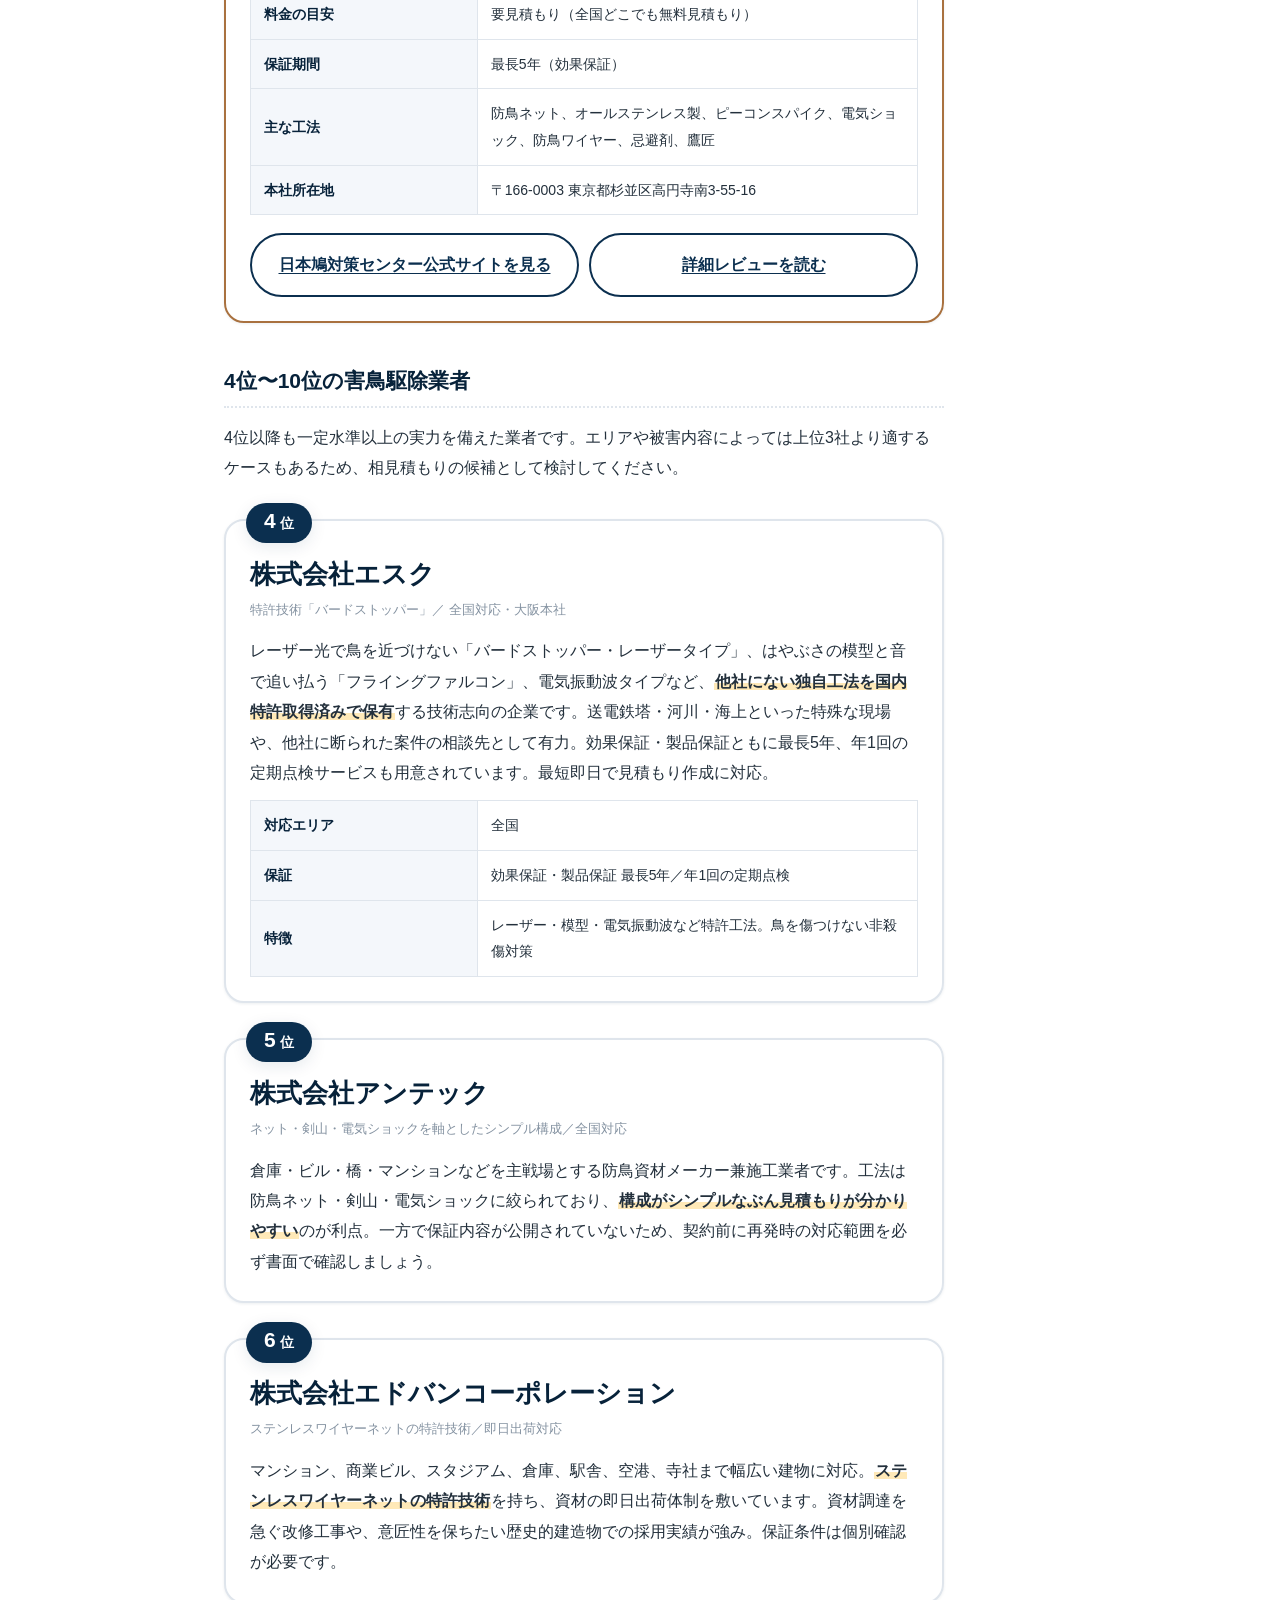
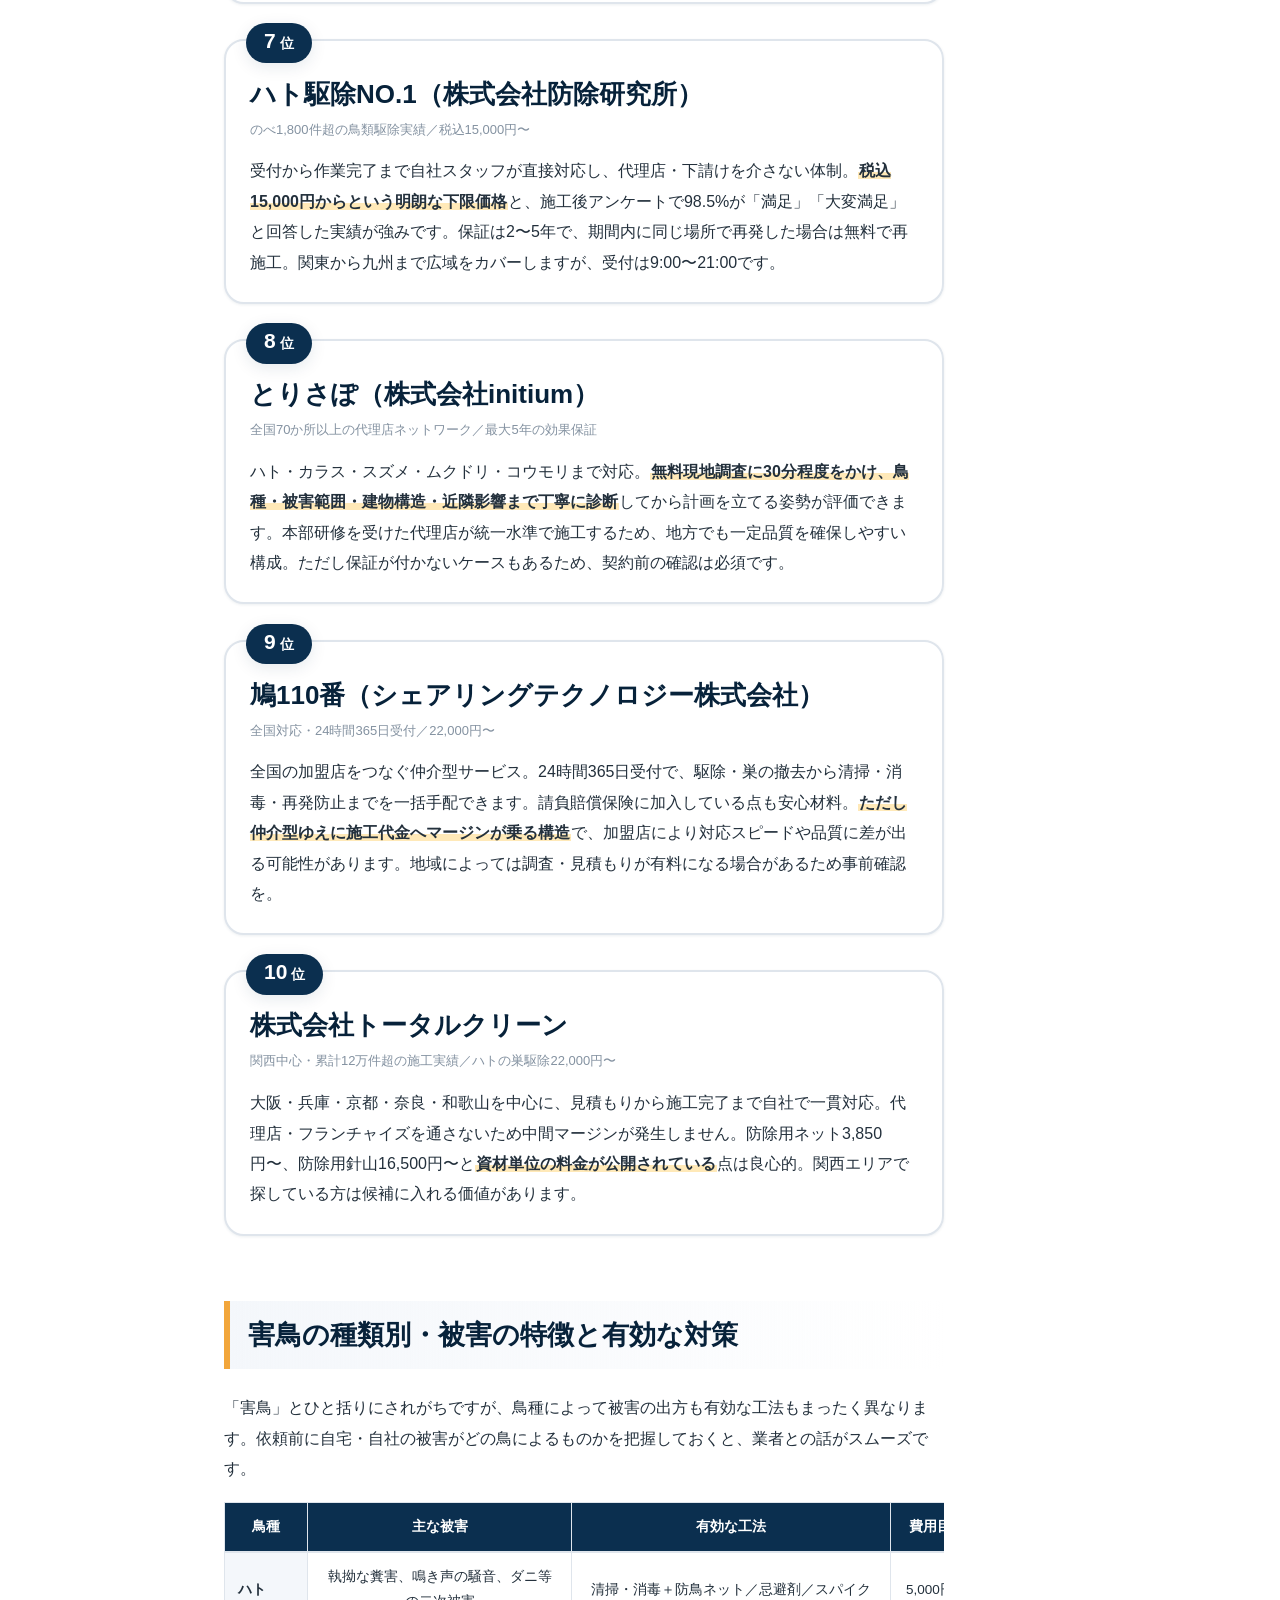
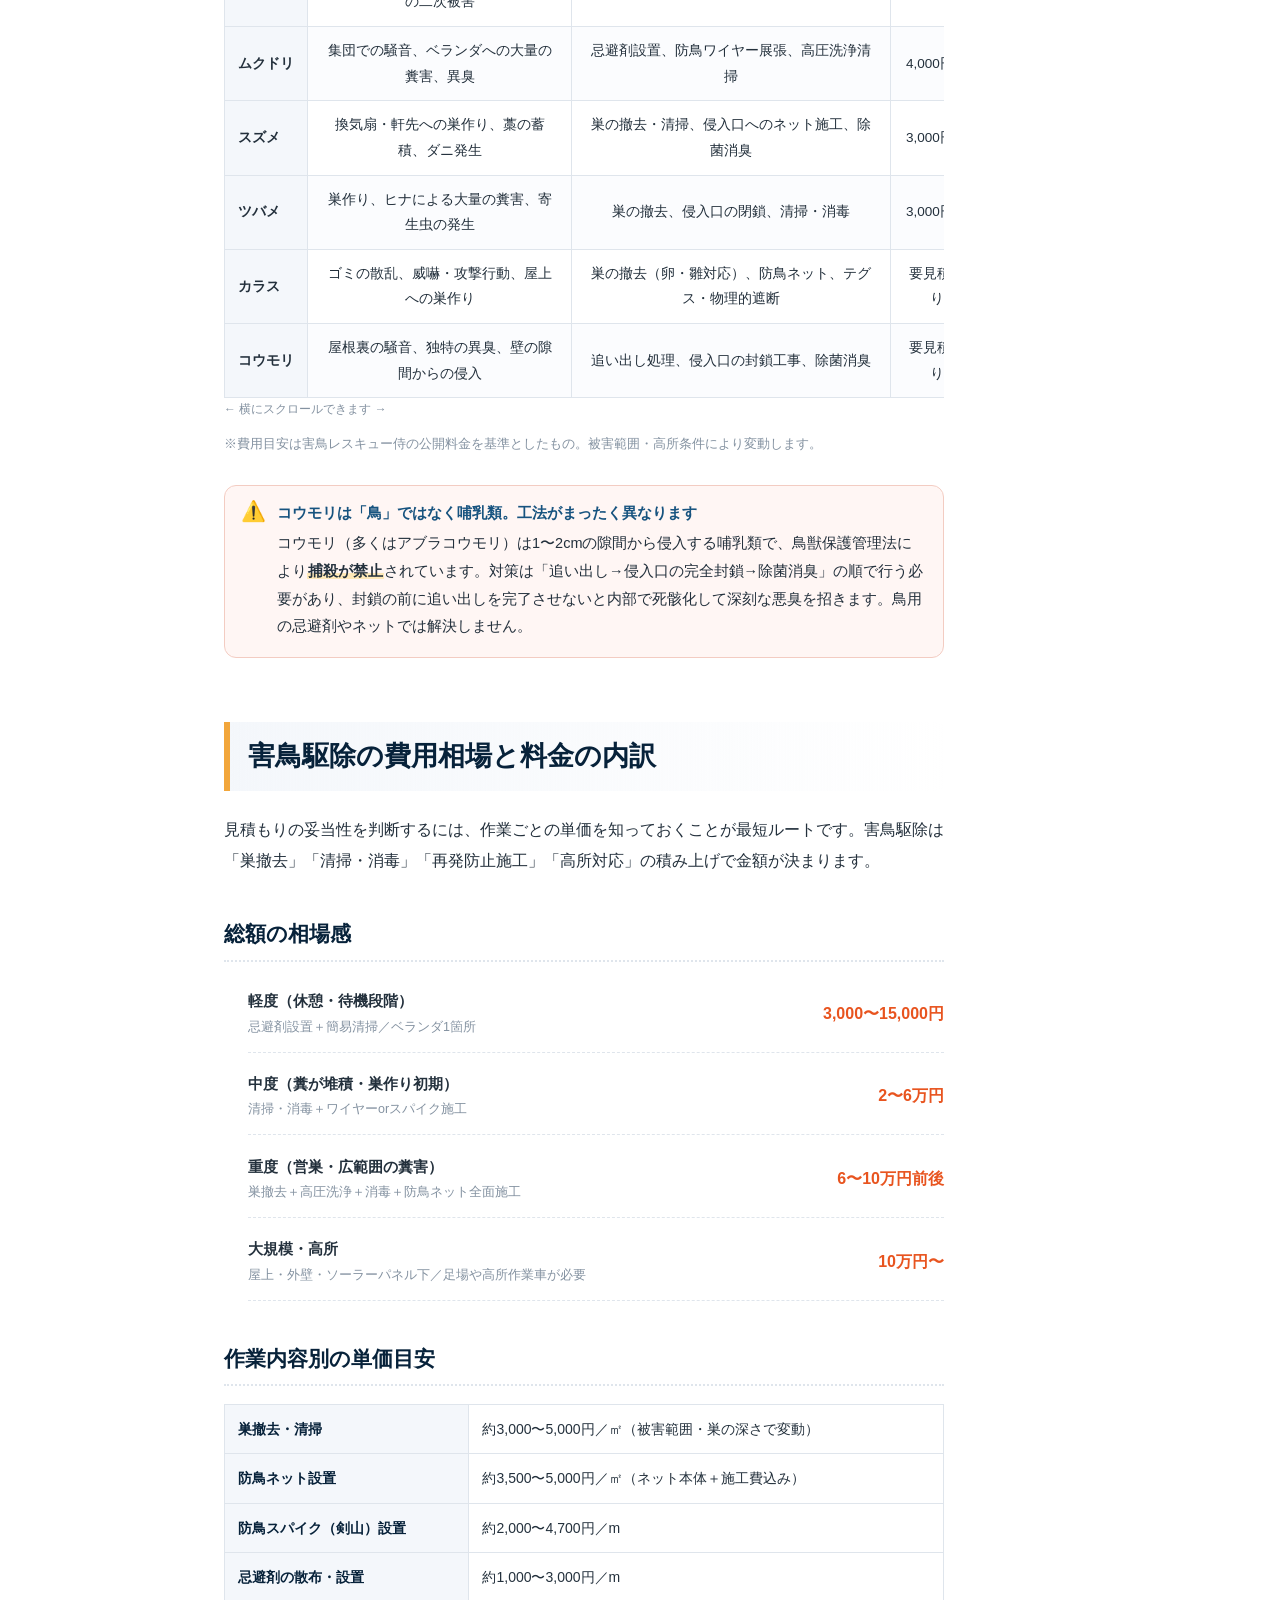
==== commit 6d355c3f: "調査対象数の更新" ====
--- a/index.html
+++ b/index.html
@@ -175,11 +175,11 @@
       <div class="hero-meta">
         <span>公開日：2026年9月9日</span>
         <span>最終更新：2026年9月9日</span>
-        <span>調査対象：全国32社</span>
+        <span>調査対象：全国100社</span>
       </div>
       <h1>【2026年最新】害鳥駆除業者<span class="hl">おすすめランキング10選</span><br>料金相場と失敗しない選び方を徹底比較</h1>
       <p>
-        ハト・ムクドリ・スズメ・ツバメ・カラス・コウモリ。ベランダや屋上の鳥被害は、放置するほど糞が堆積し、建材の腐食・悪臭・ダニなどの二次被害へ発展します。本記事では全国32社を調査し、<strong>料金の明瞭さ・保証年数・対応スピード・施工品質・実績</strong>の5軸で採点した上位10社を紹介します。
+        ハト・ムクドリ・スズメ・ツバメ・カラス・コウモリ。ベランダや屋上の鳥被害は、放置するほど糞が堆積し、建材の腐食・悪臭・ダニなどの二次被害へ発展します。本記事では全国100社を調査し、<strong>料金の明瞭さ・保証年数・対応スピード・施工品質・実績</strong>の5軸で採点した上位10社を紹介します。
       </p>
       <ul class="badges">
         <li>現地調査・見積もり無料の業者のみ掲載</li>
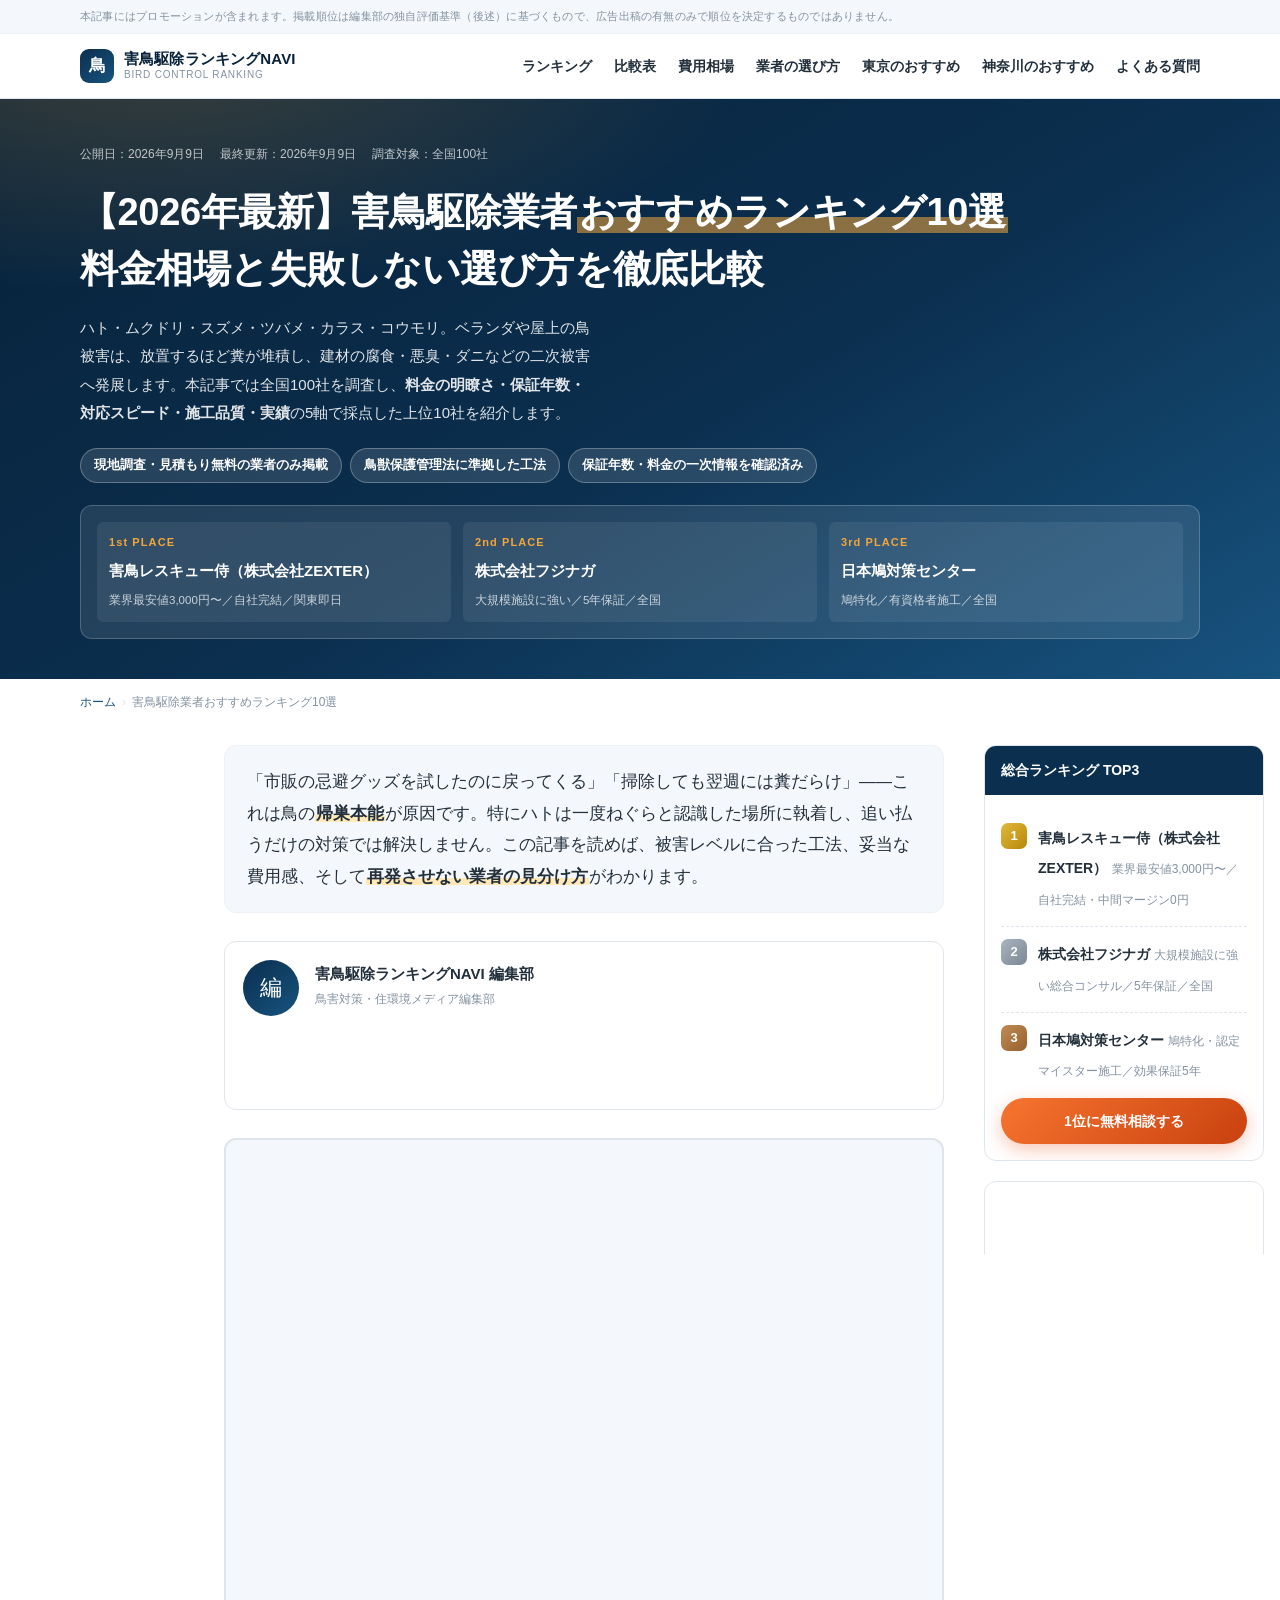
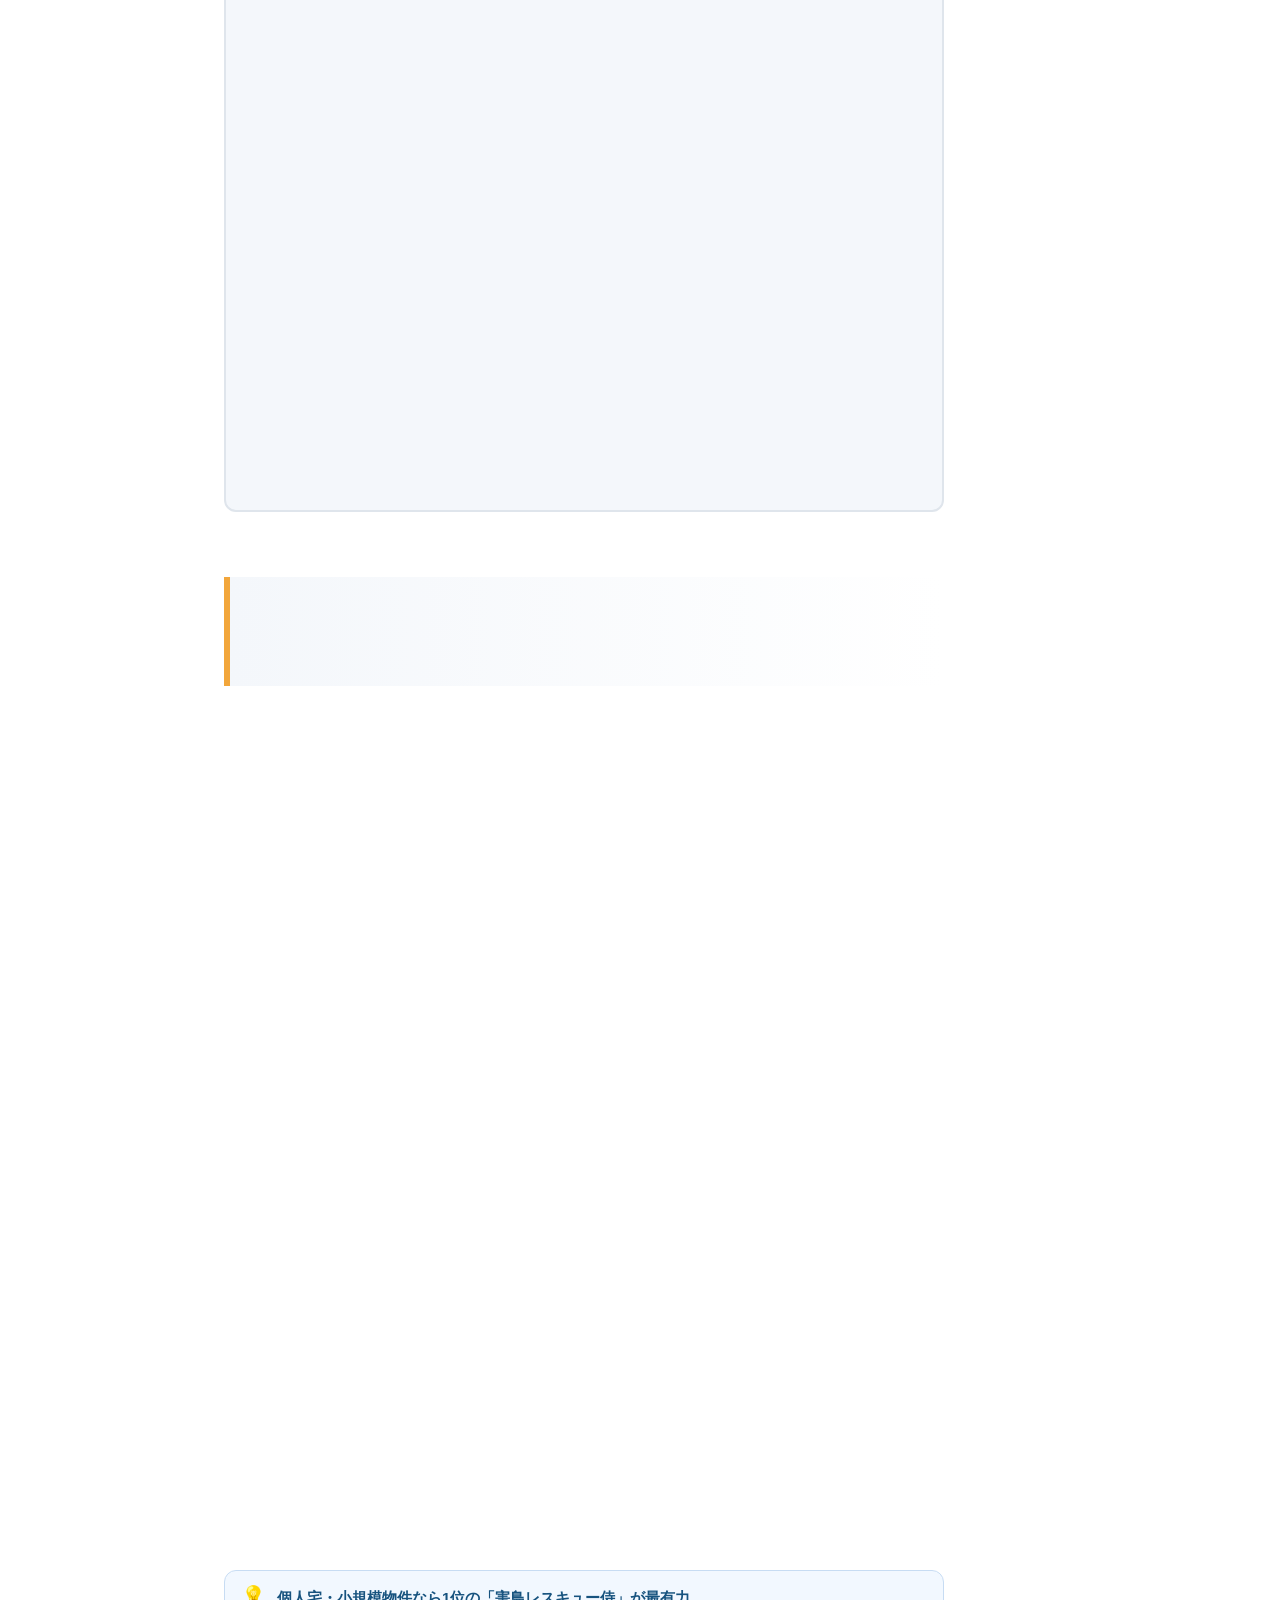
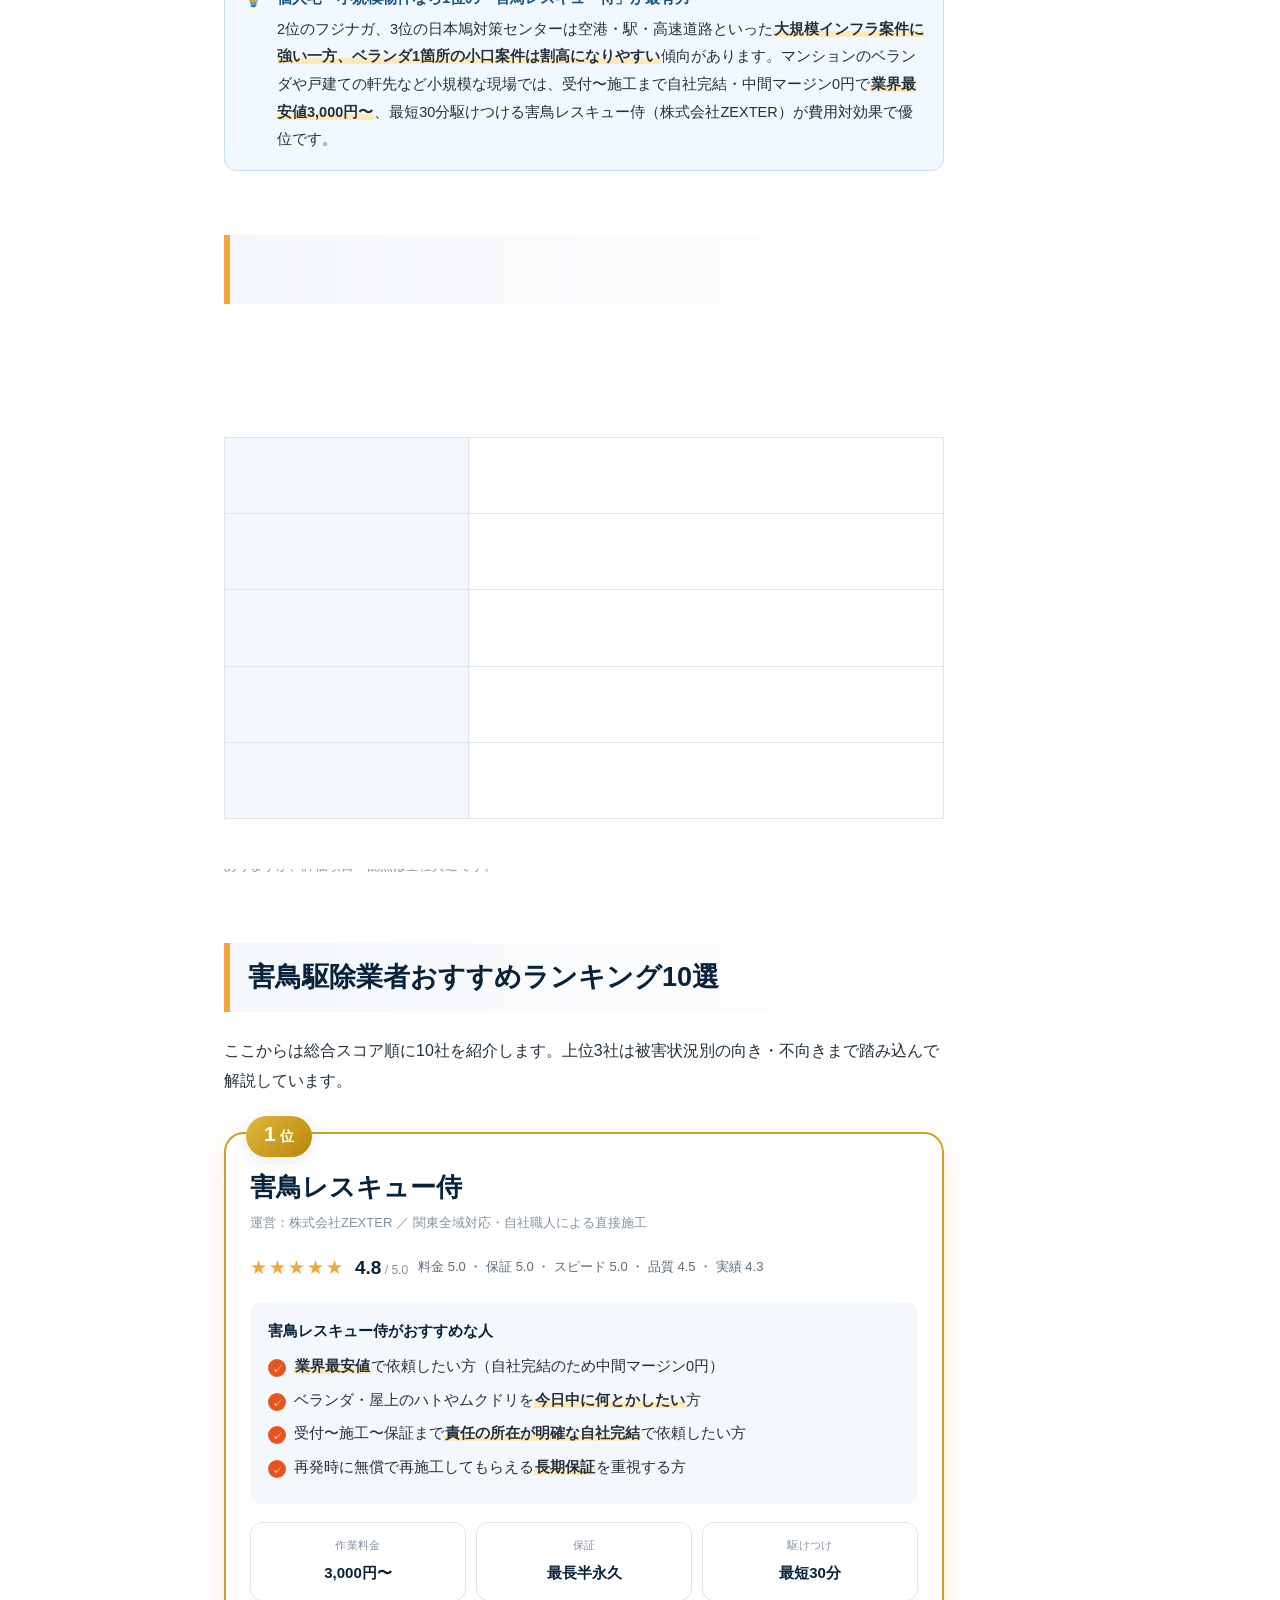
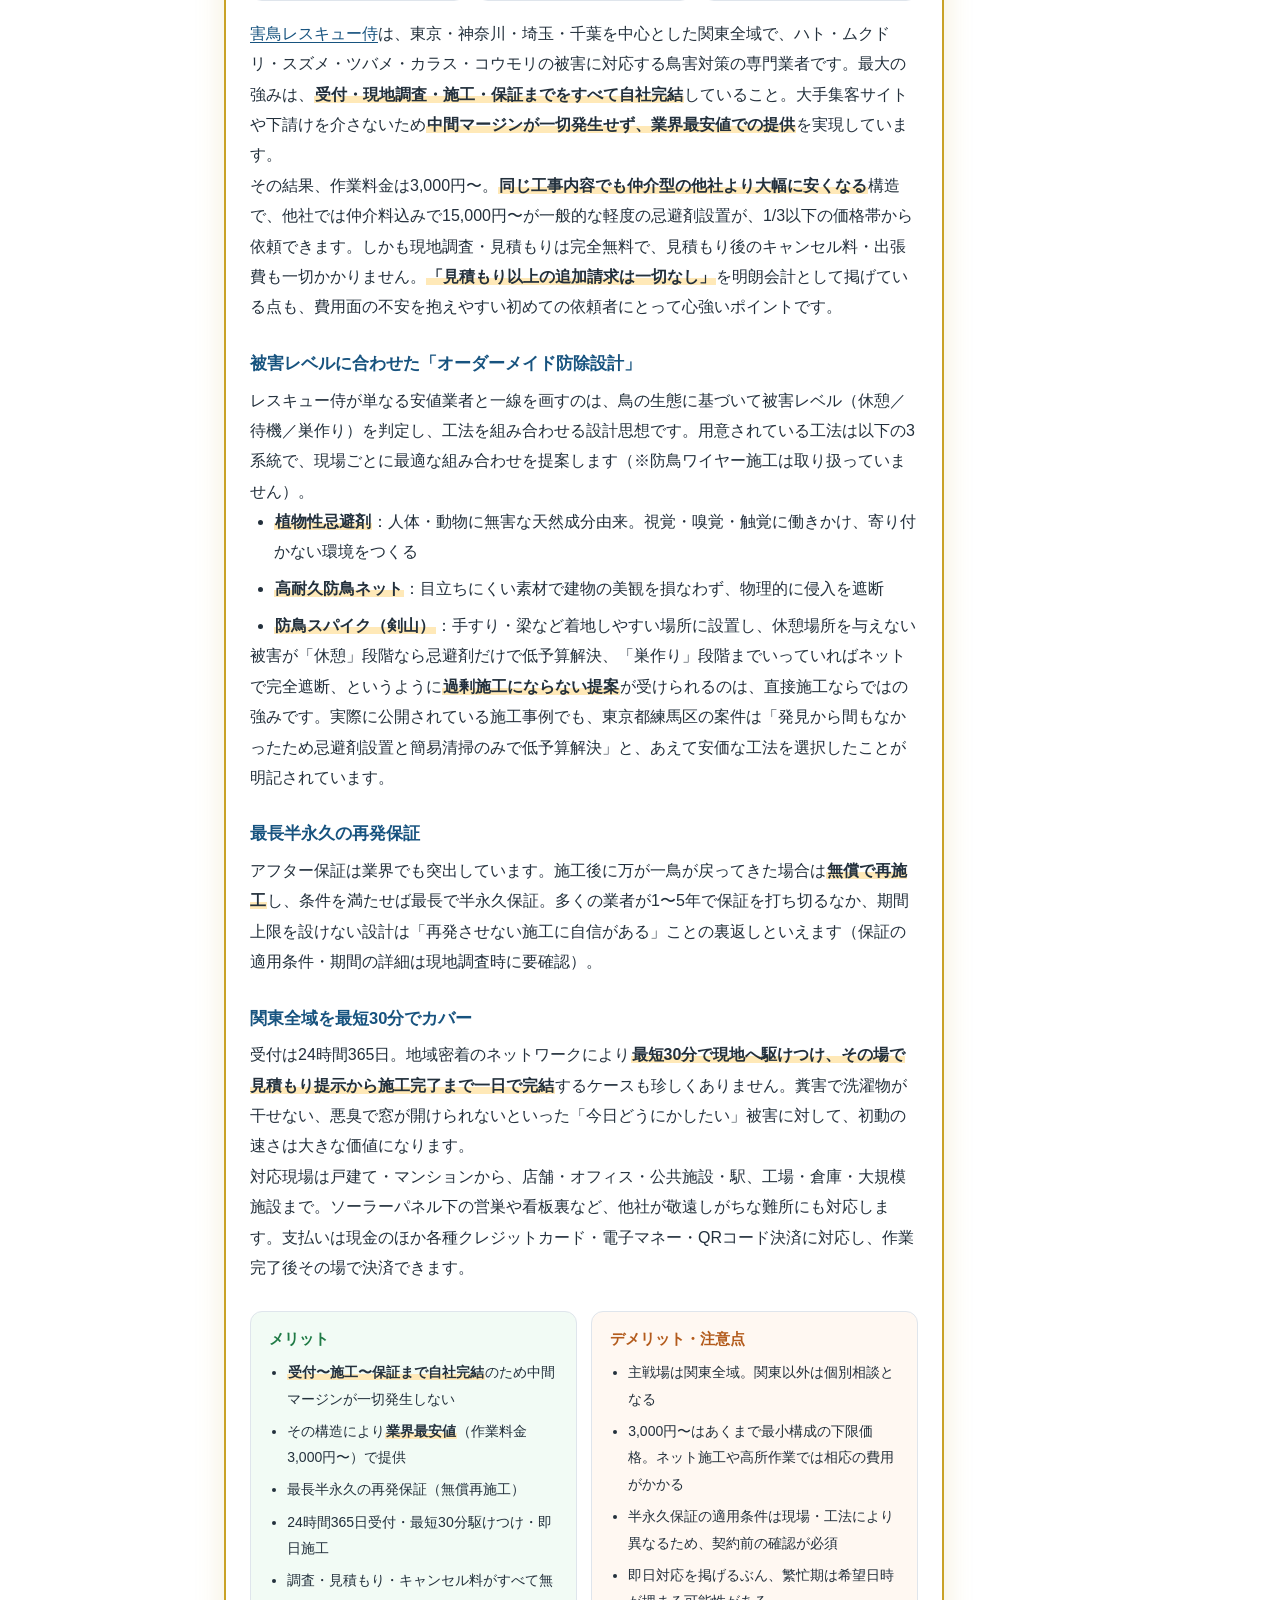
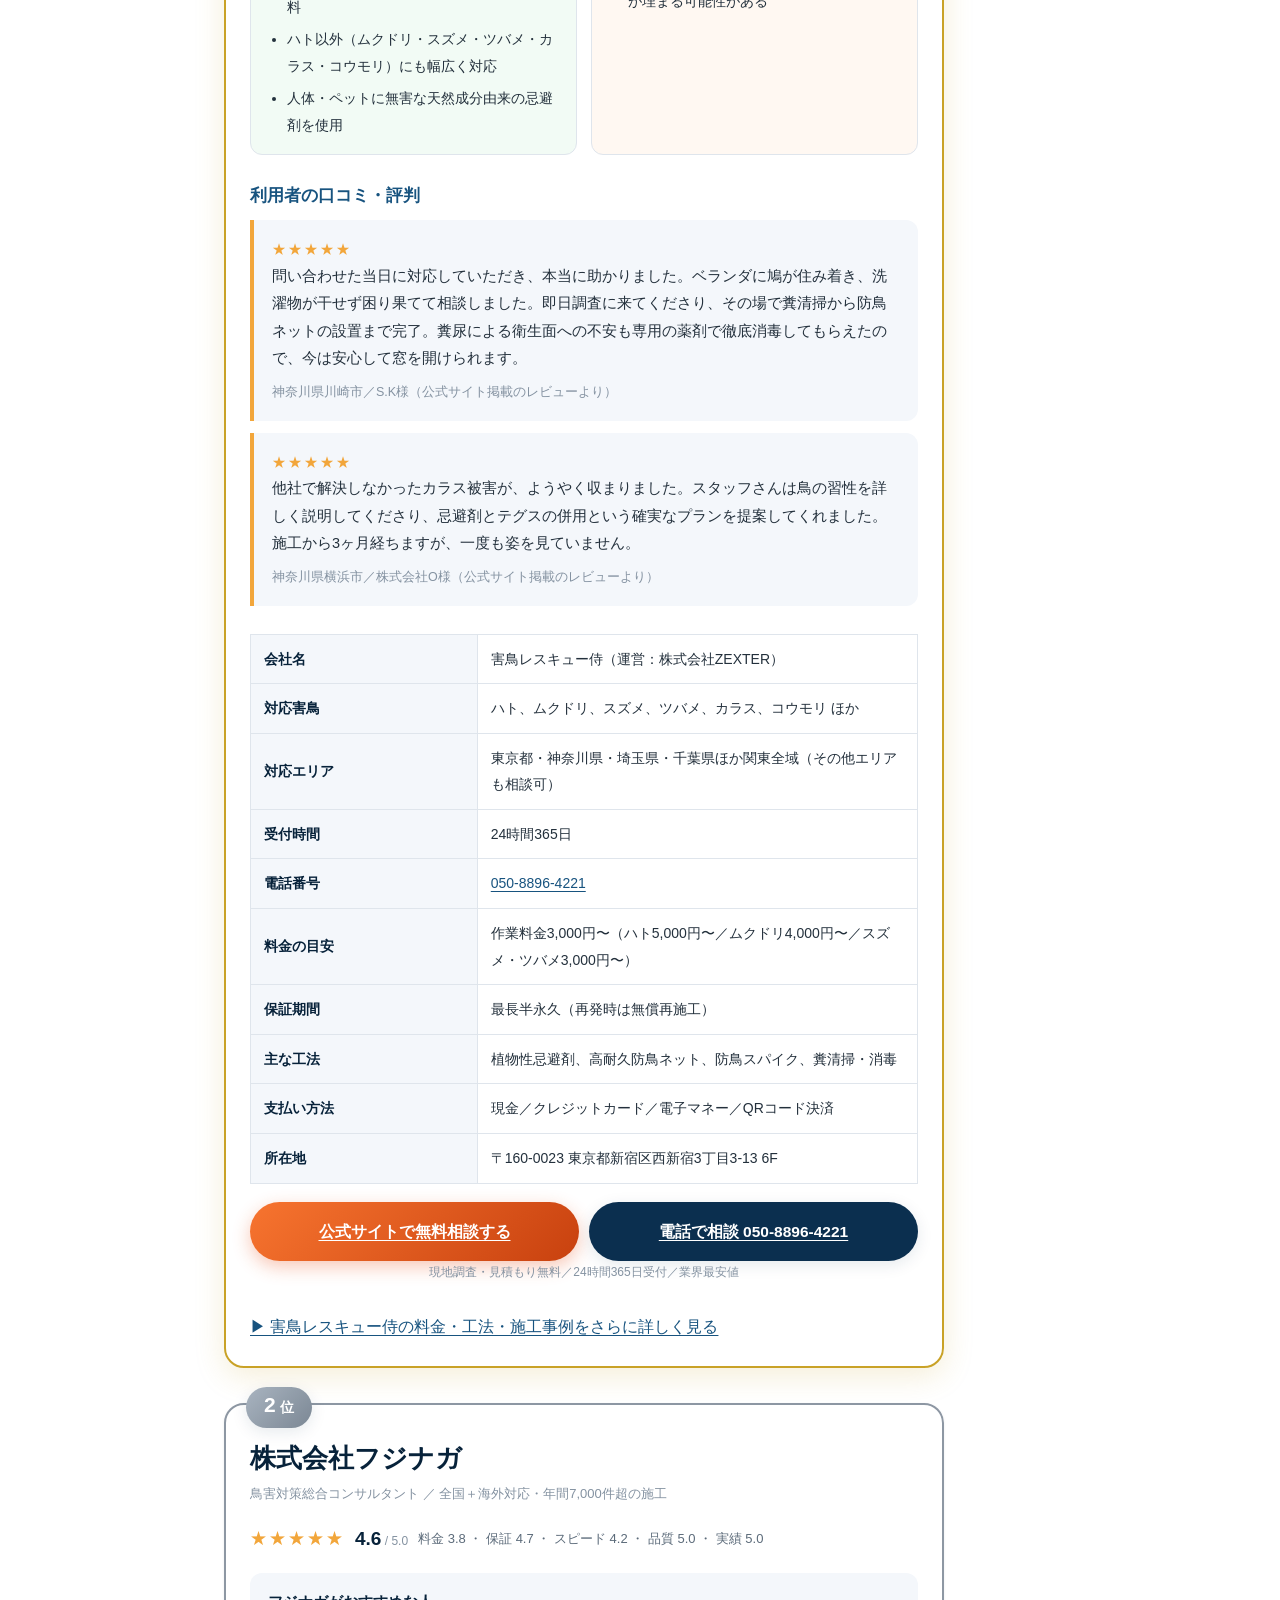
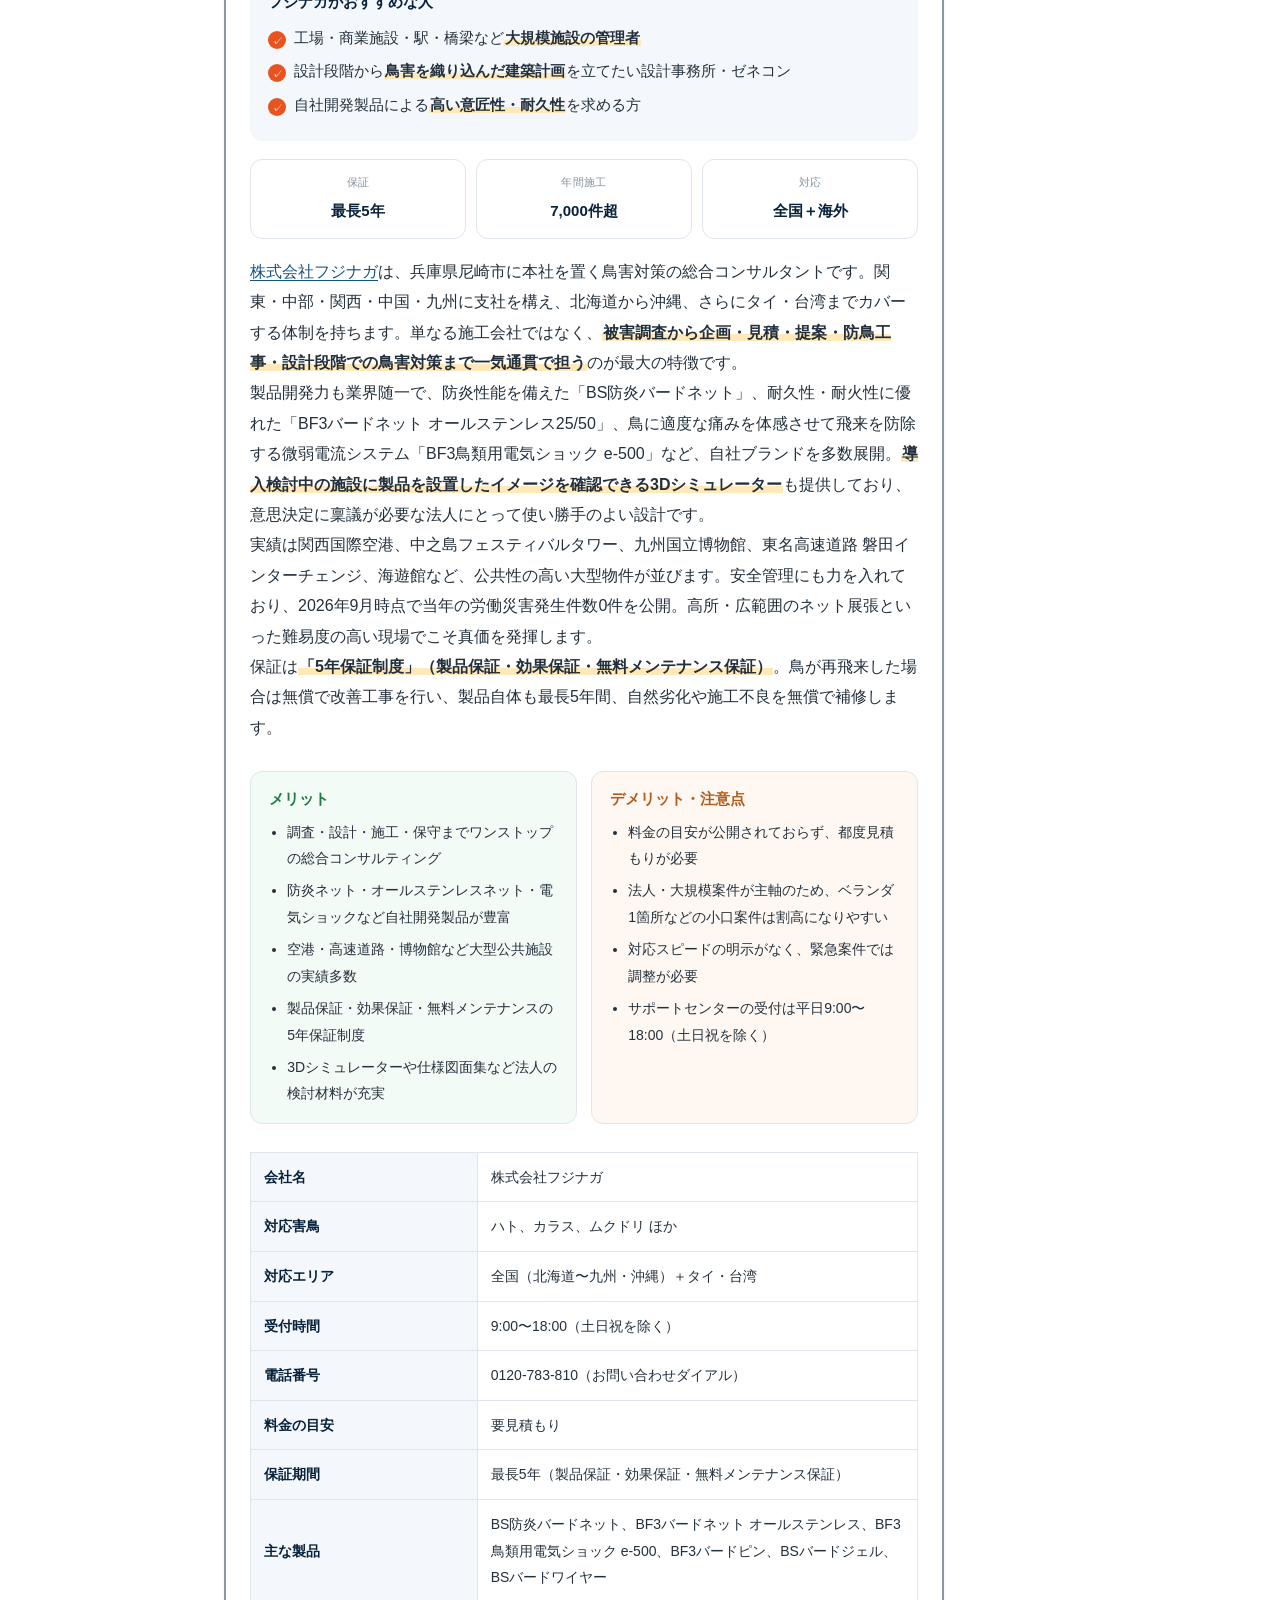
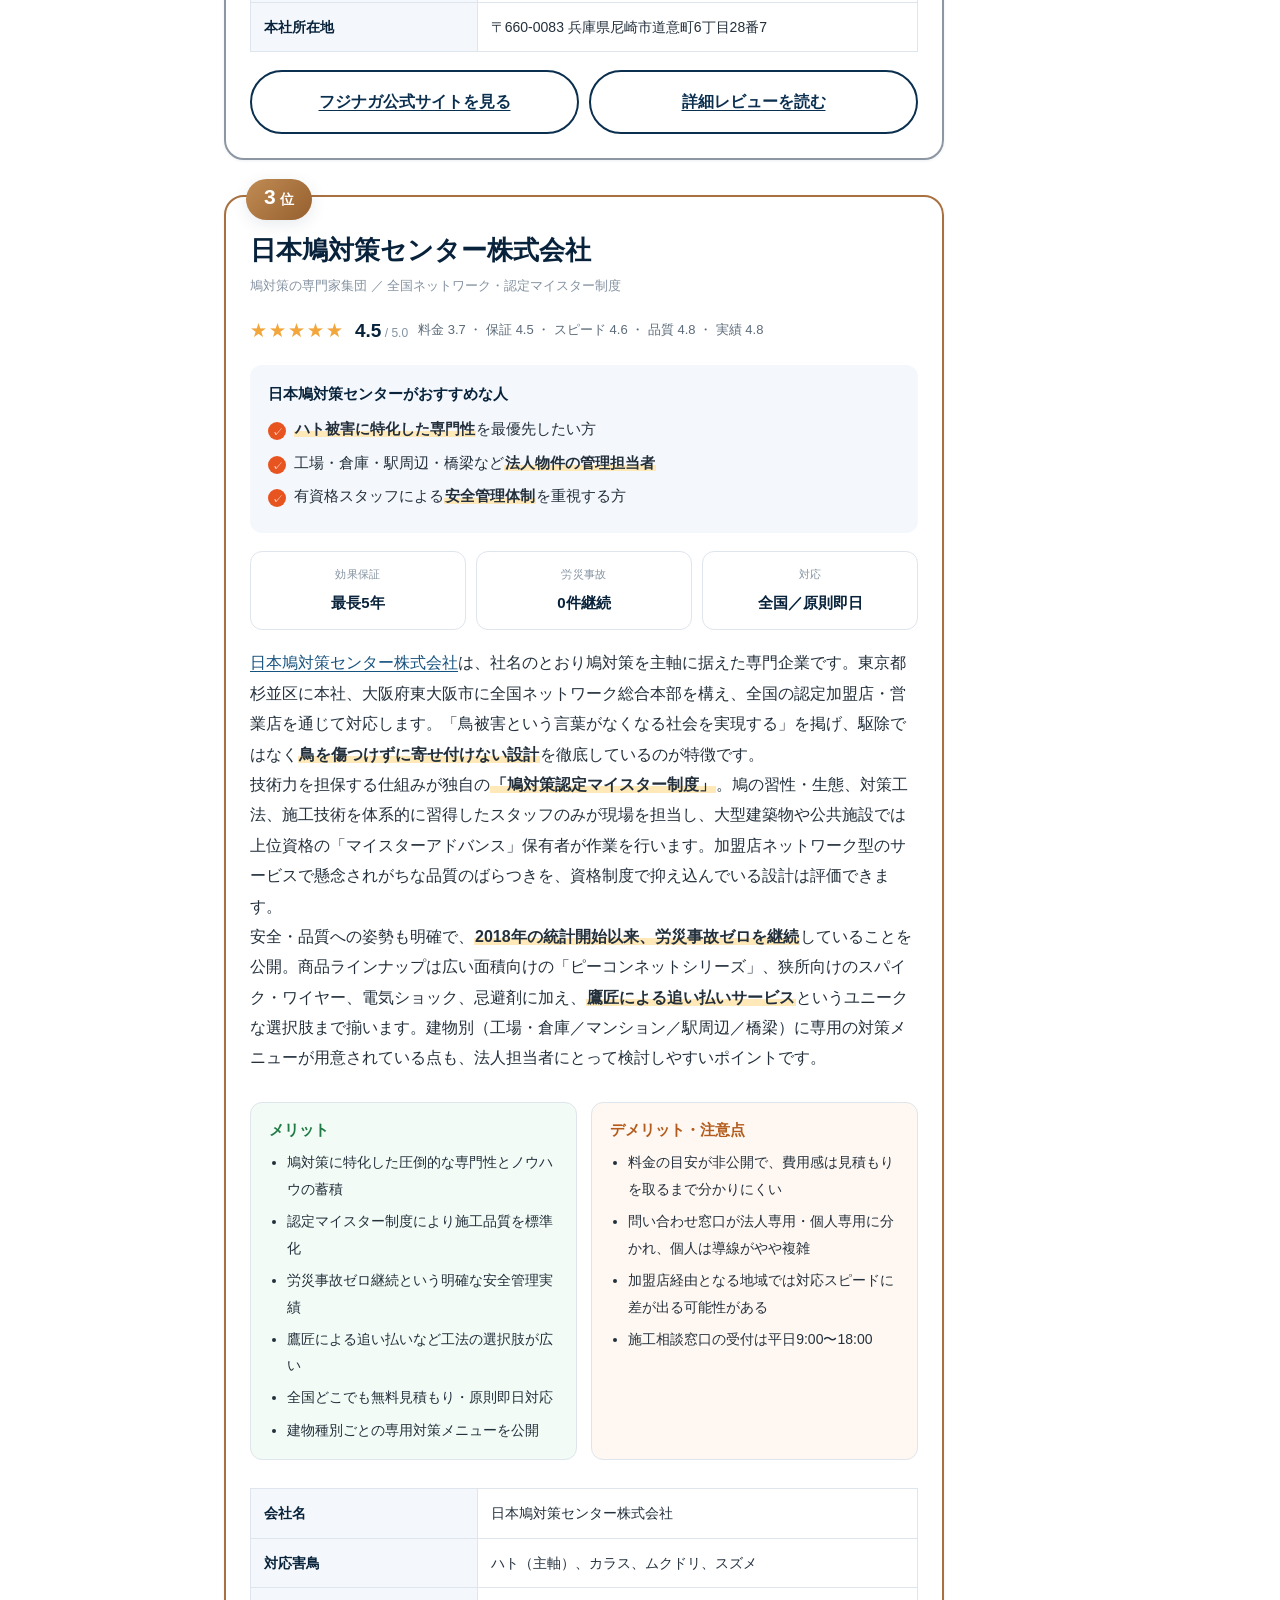
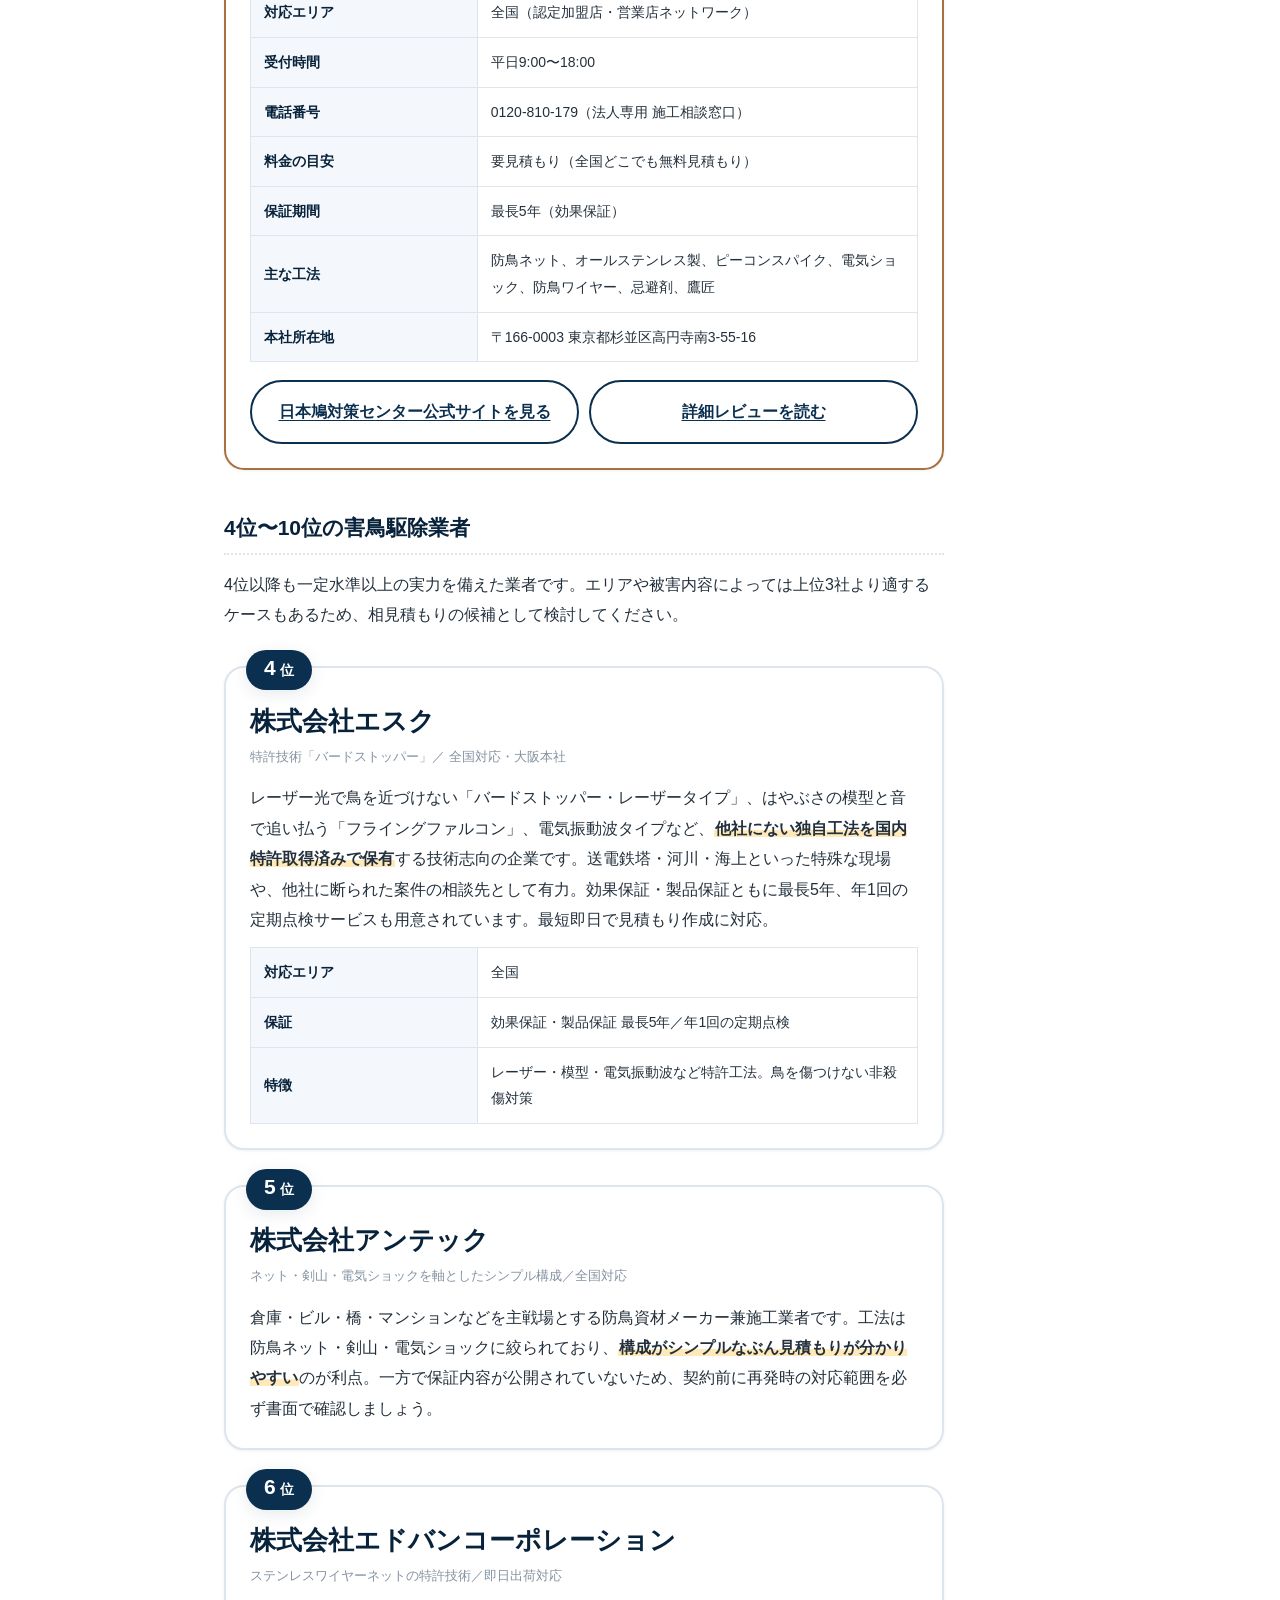
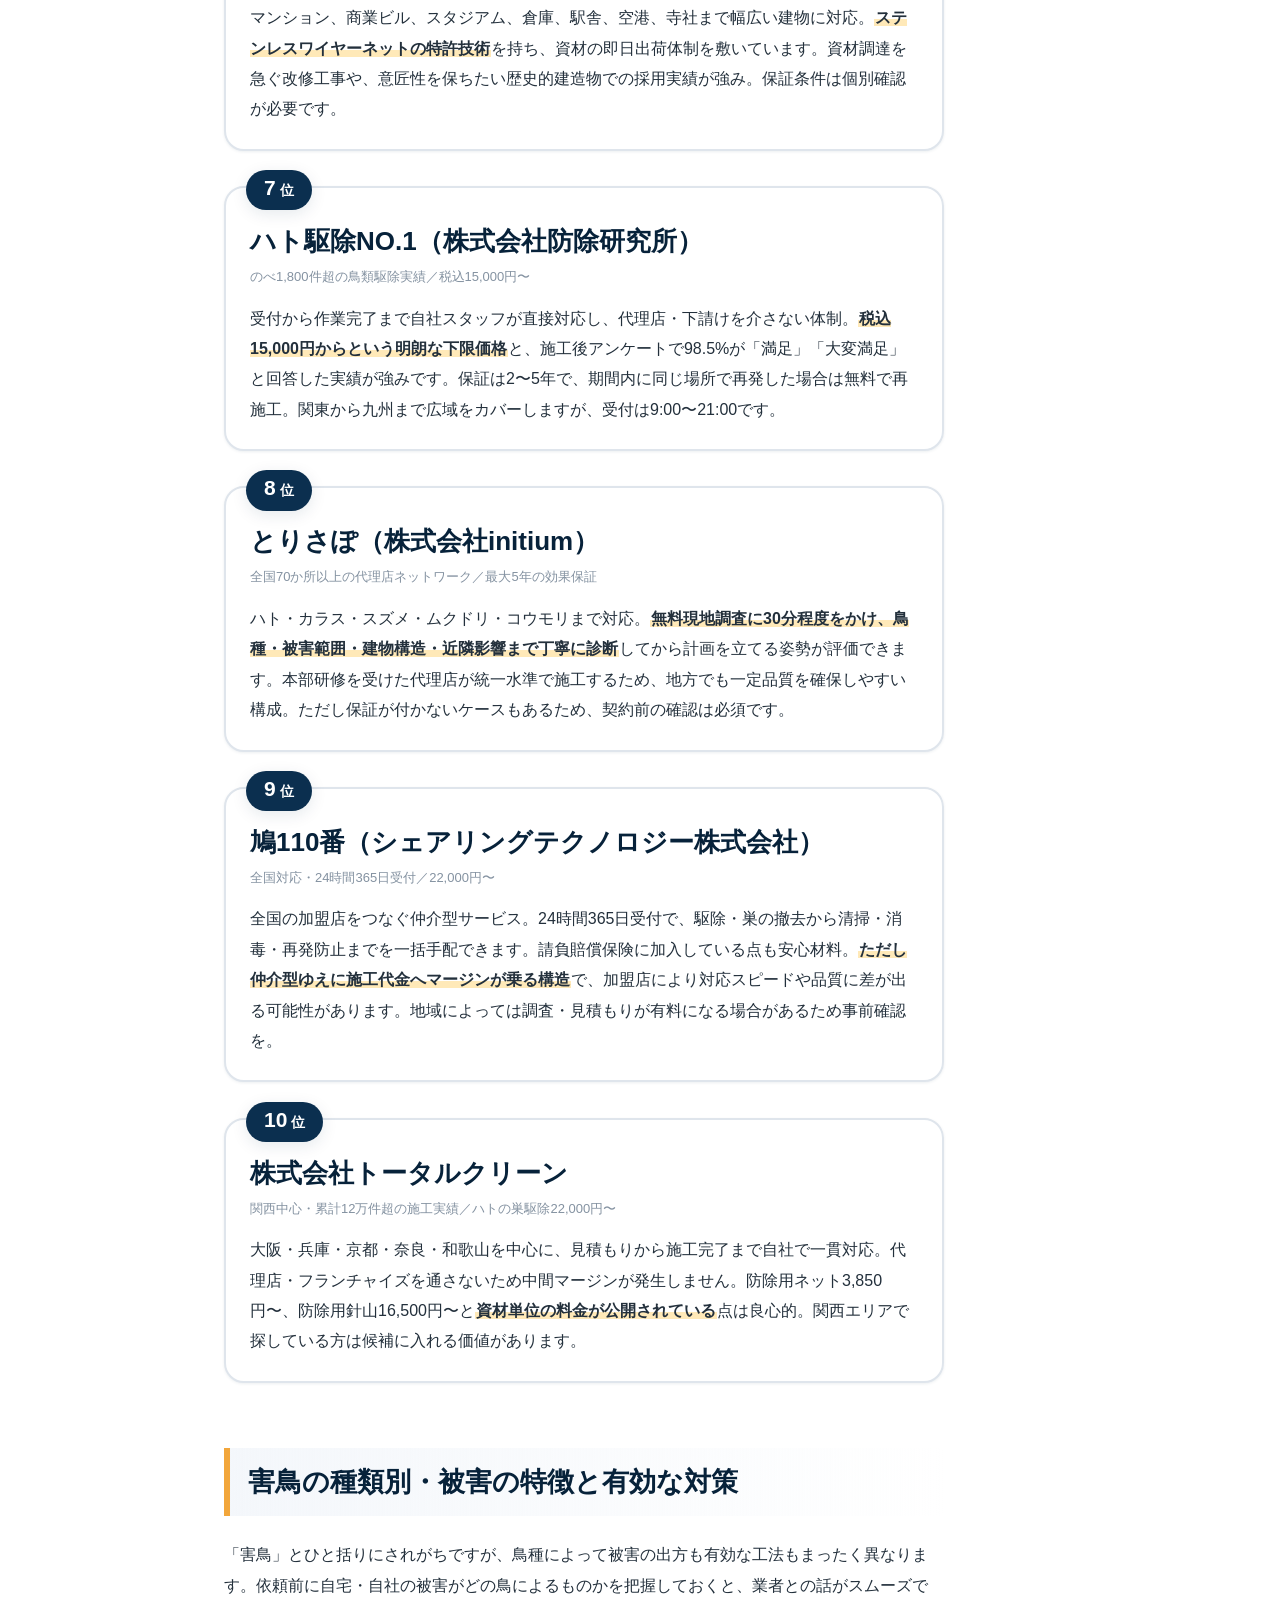
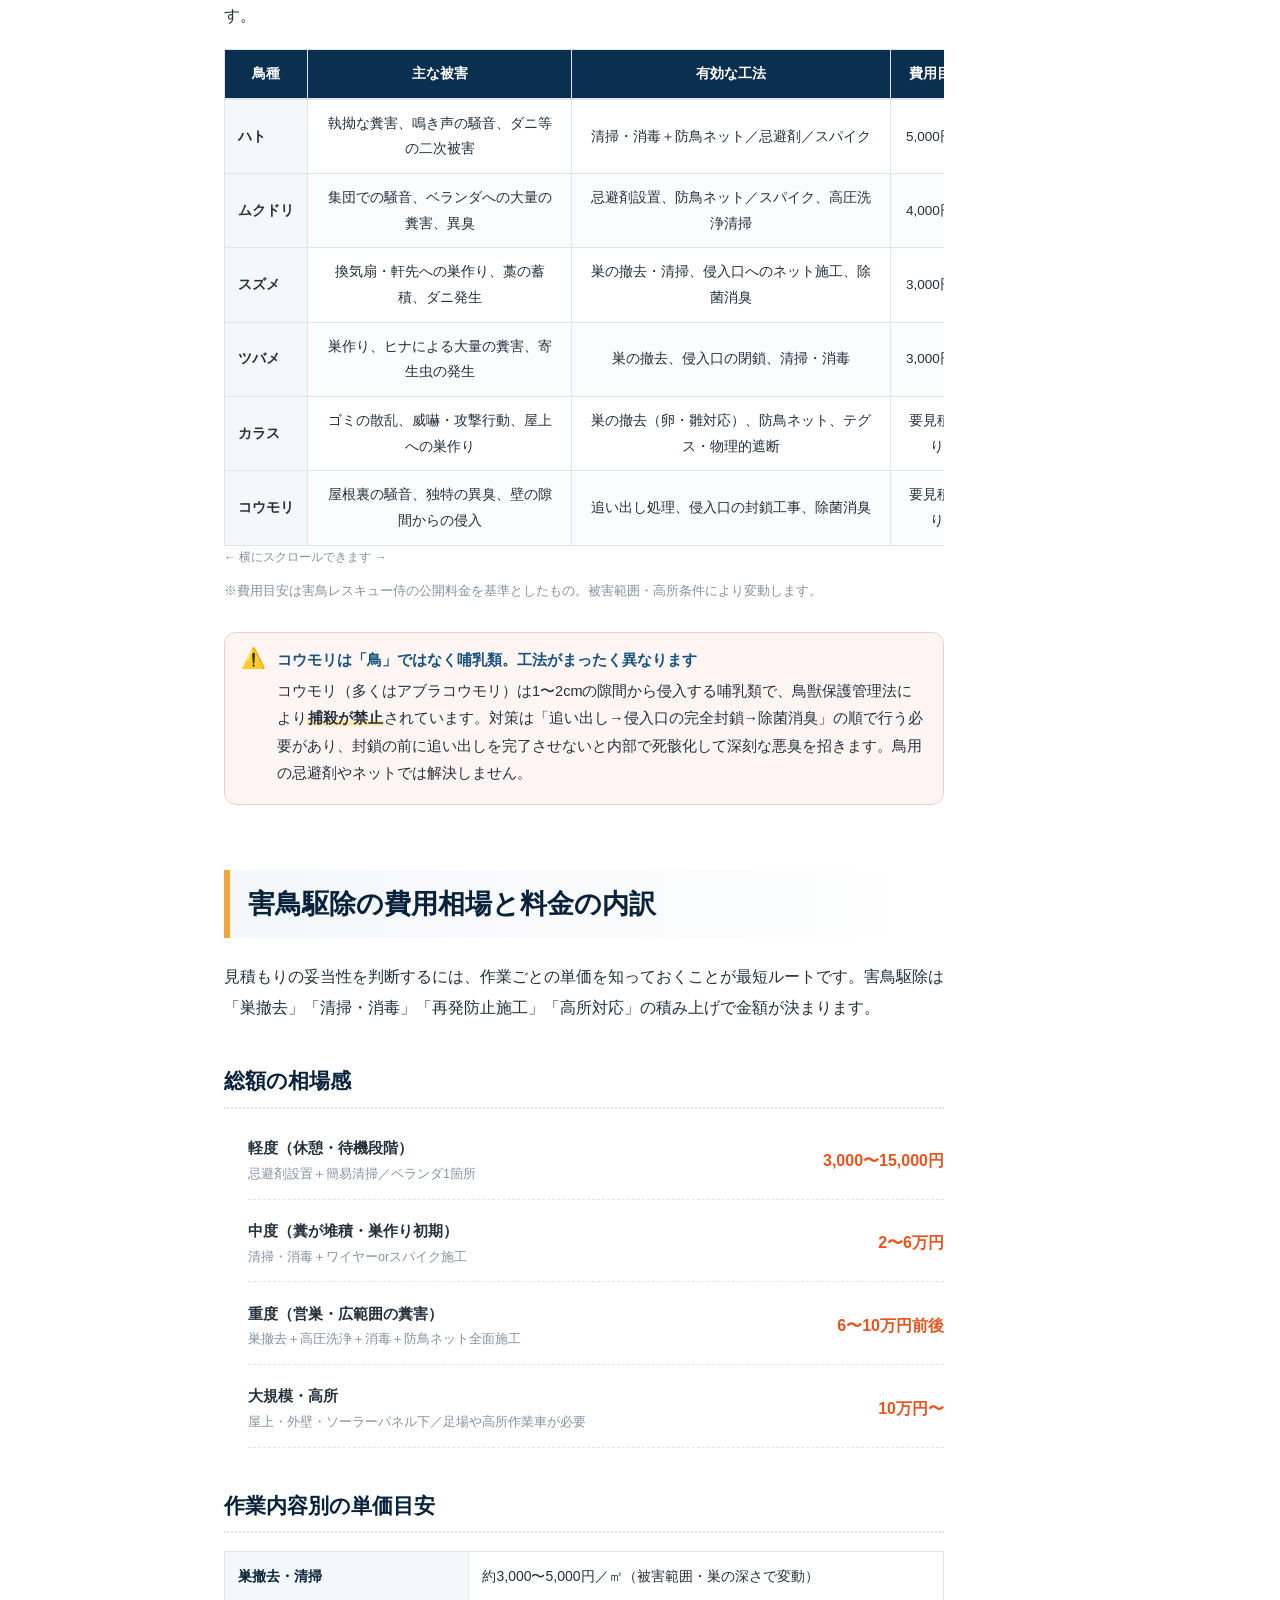
==== commit f51862ef: "神奈川おすすめ追加、レスキュー侍メリット追加" ====
--- a/index.html
+++ b/index.html
@@ -164,6 +164,7 @@
           <li><a href="columns/hiyou-souba.html">費用相場</a></li>
           <li><a href="columns/erabikata.html">業者の選び方</a></li>
           <li><a href="areas/tokyo.html">東京のおすすめ</a></li>
+          <li><a href="areas/kanagawa.html">神奈川のおすすめ</a></li>
           <li><a href="#faq">よくある質問</a></li>
         </ul>
       </nav>
@@ -190,7 +191,7 @@
         <a href="#rank1">
           <span class="rk">1st PLACE</span>
           <span class="nm">害鳥レスキュー侍（株式会社ZEXTER）</span>
-          <span class="ds">3,000円〜／最長半永久保証／関東即日</span>
+          <span class="ds">業界最安値3,000円〜／自社完結／関東即日</span>
         </a>
         <a href="#rank2">
           <span class="rk">2nd PLACE</span>
@@ -241,7 +242,7 @@
 
         <h2 id="conclusion">結論：迷ったら上位3社に相見積もりを取れば失敗しない</h2>
         <p>
-          害鳥駆除は「どの工法を選ぶか」よりも「<strong>現場に合った工法を設計できる業者かどうか</strong>」で結果が決まります。編集部の調査では、上位3社はいずれも無料の現地調査で被害レベル（休憩・待機・巣作り）を判定し、忌避剤／ネット／ワイヤー／スパイクを組み合わせる設計力を備えていました。
+          害鳥駆除は「どの工法を選ぶか」よりも「<strong>現場に合った工法を設計できる業者かどうか</strong>」で結果が決まります。編集部の調査では、上位3社はいずれも無料の現地調査で被害レベル（休憩・待機・巣作り）を判定し、忌避剤／ネット／スパイクなどの工法を組み合わせる設計力を備えていました。
         </p>
 
         <div class="table-scroll mt-m">
@@ -294,7 +295,7 @@
               </tr>
               <tr>
                 <th scope="row">中間マージン</th>
-                <td class="col-1st">0円（仲介手数料なし）</td>
+                <td class="col-1st">0円（自社完結）</td>
                 <td>—</td>
                 <td>—</td>
               </tr>
@@ -323,7 +324,7 @@
         <div class="callout callout-note mt-m">
           <h4>個人宅・小規模物件なら1位の「害鳥レスキュー侍」が最有力</h4>
           <p>
-            2位のフジナガ、3位の日本鳩対策センターは空港・駅・高速道路といった<strong>大規模インフラ案件に強い一方、ベランダ1箇所の小口案件は割高になりやすい</strong>傾向があります。マンションのベランダや戸建ての軒先など小規模な現場では、仲介手数料0円・3,000円〜の明朗価格で最短30分駆けつける害鳥レスキュー侍（株式会社ZEXTER）が費用対効果で優位です。
+            2位のフジナガ、3位の日本鳩対策センターは空港・駅・高速道路といった<strong>大規模インフラ案件に強い一方、ベランダ1箇所の小口案件は割高になりやすい</strong>傾向があります。マンションのベランダや戸建ての軒先など小規模な現場では、受付〜施工まで自社完結・中間マージン0円で<strong>業界最安値3,000円〜</strong>、最短30分駆けつける害鳥レスキュー侍（株式会社ZEXTER）が費用対効果で優位です。
           </p>
         </div>
 
@@ -376,9 +377,9 @@
           <div class="recommend-box">
             <p class="rb-title">害鳥レスキュー侍がおすすめな人</p>
             <ul>
+              <li><strong>業界最安値</strong>で依頼したい方（自社完結のため中間マージン0円）</li>
               <li>ベランダ・屋上のハトやムクドリを<strong>今日中に何とかしたい</strong>方</li>
-              <li>少しでも<strong>”安く”</strong>抑えたい方</li>
-              <li>仲介手数料を上乗せされない<strong>直接施工の適正価格</strong>で依頼したい方</li>
+              <li>受付〜施工〜保証まで<strong>責任の所在が明確な自社完結</strong>で依頼したい方</li>
               <li>再発時に無償で再施工してもらえる<strong>長期保証</strong>を重視する方</li>
             </ul>
           </div>
@@ -399,15 +400,15 @@
           </dl>
 
           <p><a href="https://rescue-samurai.com/" target="_blank"
-              rel="noopener">害鳥レスキュー侍</a>は、東京・神奈川・埼玉・千葉を中心とした関東全域で、ハト・ムクドリ・スズメ・ツバメ・カラス・コウモリの被害に対応する鳥害対策の専門業者です。最大の特徴は、<strong>大手集客サイトを介さない自社集客・自社施工</strong>によって、業界相場で施工代金の30〜40%を占める仲介手数料をまるごとカットしている点にあります。
-          </p>
-
-          <p>
-            その結果、作業料金は3,000円〜。他社では仲介料込みで15,000円〜が一般的な軽度の忌避剤設置が、1/3以下の価格帯から依頼できます。しかも現地調査・見積もりは完全無料で、見積もり後のキャンセル料・出張費も一切かかりません。<strong>「見積もり以上の追加請求は一切なし」</strong>を明朗会計として掲げている点も、費用面の不安を抱えやすい初めての依頼者にとって心強いポイントです。
+              rel="noopener">害鳥レスキュー侍</a>は、東京・神奈川・埼玉・千葉を中心とした関東全域で、ハト・ムクドリ・スズメ・ツバメ・カラス・コウモリの被害に対応する鳥害対策の専門業者です。最大の強みは、<strong>受付・現地調査・施工・保証までをすべて自社完結</strong>していること。大手集客サイトや下請けを介さないため<strong>中間マージンが一切発生せず、業界最安値での提供</strong>を実現しています。
+          </p>
+
+          <p>
+            その結果、作業料金は3,000円〜。<strong>同じ工事内容でも仲介型の他社より大幅に安くなる</strong>構造で、他社では仲介料込みで15,000円〜が一般的な軽度の忌避剤設置が、1/3以下の価格帯から依頼できます。しかも現地調査・見積もりは完全無料で、見積もり後のキャンセル料・出張費も一切かかりません。<strong>「見積もり以上の追加請求は一切なし」</strong>を明朗会計として掲げている点も、費用面の不安を抱えやすい初めての依頼者にとって心強いポイントです。
           </p>
 
           <h4>被害レベルに合わせた「オーダーメイド防除設計」</h4>
-          <p>レスキュー侍が単なる安値業者と一線を画すのは、鳥の生態に基づいて被害レベル（休憩／待機／巣作り）を判定し、工法を組み合わせる設計思想です。用意されている工法は以下の4系統で、現場ごとに最適な組み合わせを提案します。
+          <p>レスキュー侍が単なる安値業者と一線を画すのは、鳥の生態に基づいて被害レベル（休憩／待機／巣作り）を判定し、工法を組み合わせる設計思想です。用意されている工法は以下の3系統で、現場ごとに最適な組み合わせを提案します（※防鳥ワイヤー施工は取り扱っていません）。
           </p>
           <ul>
             <li><strong>植物性忌避剤</strong>：人体・動物に無害な天然成分由来。視覚・嗅覚・触覚に働きかけ、寄り付かない環境をつくる</li>
@@ -436,7 +437,8 @@
             <div class="pros">
               <h4>メリット</h4>
               <ul>
-                <li>仲介手数料0円の直接施工で3,000円〜の低価格で<strong>業界最安値</strong></li>
+                <li><strong>受付〜施工〜保証まで自社完結</strong>のため中間マージンが一切発生しない</li>
+                <li>その構造により<strong>業界最安値</strong>（作業料金3,000円〜）で提供</li>
                 <li>最長半永久の再発保証（無償再施工）</li>
                 <li>24時間365日受付・最短30分駆けつけ・即日施工</li>
                 <li>調査・見積もり・キャンセル料がすべて無料</li>
@@ -892,7 +894,7 @@
               <tr>
                 <th scope="row">ムクドリ</th>
                 <td>集団での騒音、ベランダへの大量の糞害、異臭</td>
-                <td>忌避剤設置、防鳥ワイヤー展張、高圧洗浄清掃</td>
+                <td>忌避剤設置、防鳥ネット／スパイク、高圧洗浄清掃</td>
                 <td>4,000円〜</td>
               </tr>
               <tr>
@@ -1158,7 +1160,7 @@
           害鳥被害は放置するほど費用が膨らみます。糞が堆積してから依頼すると、特殊清掃と消毒だけで数万円が上乗せされるためです。「休憩している鳥を見かける」段階なら忌避剤だけで数千円〜解決できることも多く、<strong>早期対応こそが最大のコスト削減策</strong>です。
         </p>
         <ul>
-          <li><strong>戸建て・マンションのベランダなど小規模な現場</strong> → 1位「害鳥レスキュー侍」。仲介手数料0円・3,000円〜・最短30分・最長半永久保証</li>
+          <li><strong>戸建て・マンションのベランダなど小規模な現場</strong> → 1位「害鳥レスキュー侍」。自社完結・中間マージン0円・業界最安値3,000円〜・最短30分・最長半永久保証</li>
           <li><strong>工場・商業施設・インフラなど大規模案件、設計段階からの対策</strong> → 2位「フジナガ」。自社開発製品と全国ネットワーク、5年保証制度</li>
           <li><strong>ハト被害に特化した専門性と安全管理を重視</strong> → 3位「日本鳩対策センター」。認定マイスター制度と労災事故ゼロの実績</li>
         </ul>
@@ -1192,10 +1194,15 @@
             <p class="card-title">東京でおすすめの害鳥駆除業者3選</p>
             <p>23区・多摩地域に対応する業者を、即日対応力と料金で比較しました。</p>
           </a>
+          <a class="card" href="areas/kanagawa.html">
+            <span class="tag">エリア</span>
+            <p class="card-title">神奈川でおすすめの害鳥駆除業者3選</p>
+            <p>横浜・川崎・相模原など県内対応業者を、即日対応力と料金で比較しました。</p>
+          </a>
           <a class="card" href="companies/rescue-samurai.html">
             <span class="tag">1位詳細</span>
             <p class="card-title">害鳥レスキュー侍の評判・料金・施工事例まとめ</p>
-            <p>4つの工法、施工事例、対応エリア、保証条件までを詳しくレビューしました。</p>
+            <p>自社完結・中間マージン0円で業界最安値。3つの工法・施工事例・保証条件まで詳しくレビュー。</p>
           </a>
         </div>
 
@@ -1211,7 +1218,7 @@
               <span class="no">1</span>
               <a href="#rank1">
                 <span class="nm">害鳥レスキュー侍（株式会社ZEXTER）</span>
-                <span class="ds">3,000円〜／最長半永久保証／関東全域を最短30分</span>
+                <span class="ds">業界最安値3,000円〜／自社完結・中間マージン0円</span>
               </a>
             </li>
             <li>
@@ -1253,6 +1260,7 @@
             <li><a href="columns/hiyou-souba.html">害鳥駆除の費用相場を知りたい</a></li>
             <li><a href="columns/erabikata.html">失敗しない業者の選び方</a></li>
             <li><a href="areas/tokyo.html">東京で業者を探す</a></li>
+            <li><a href="areas/kanagawa.html">神奈川で業者を探す</a></li>
             <li><a href="#bird-types">鳥の種類別に対策を調べる</a></li>
             <li><a href="#law">鳥獣保護法の注意点</a></li>
             <li><a href="#faq">よくある質問を見る</a></li>
@@ -1276,6 +1284,7 @@
             <li><a href="columns/hiyou-souba.html">害鳥駆除の費用相場</a></li>
             <li><a href="columns/erabikata.html">失敗しない業者の選び方</a></li>
             <li><a href="areas/tokyo.html">東京でおすすめの害鳥駆除業者</a></li>
+            <li><a href="areas/kanagawa.html">神奈川でおすすめの害鳥駆除業者</a></li>
           </ul>
         </div>
         <div>
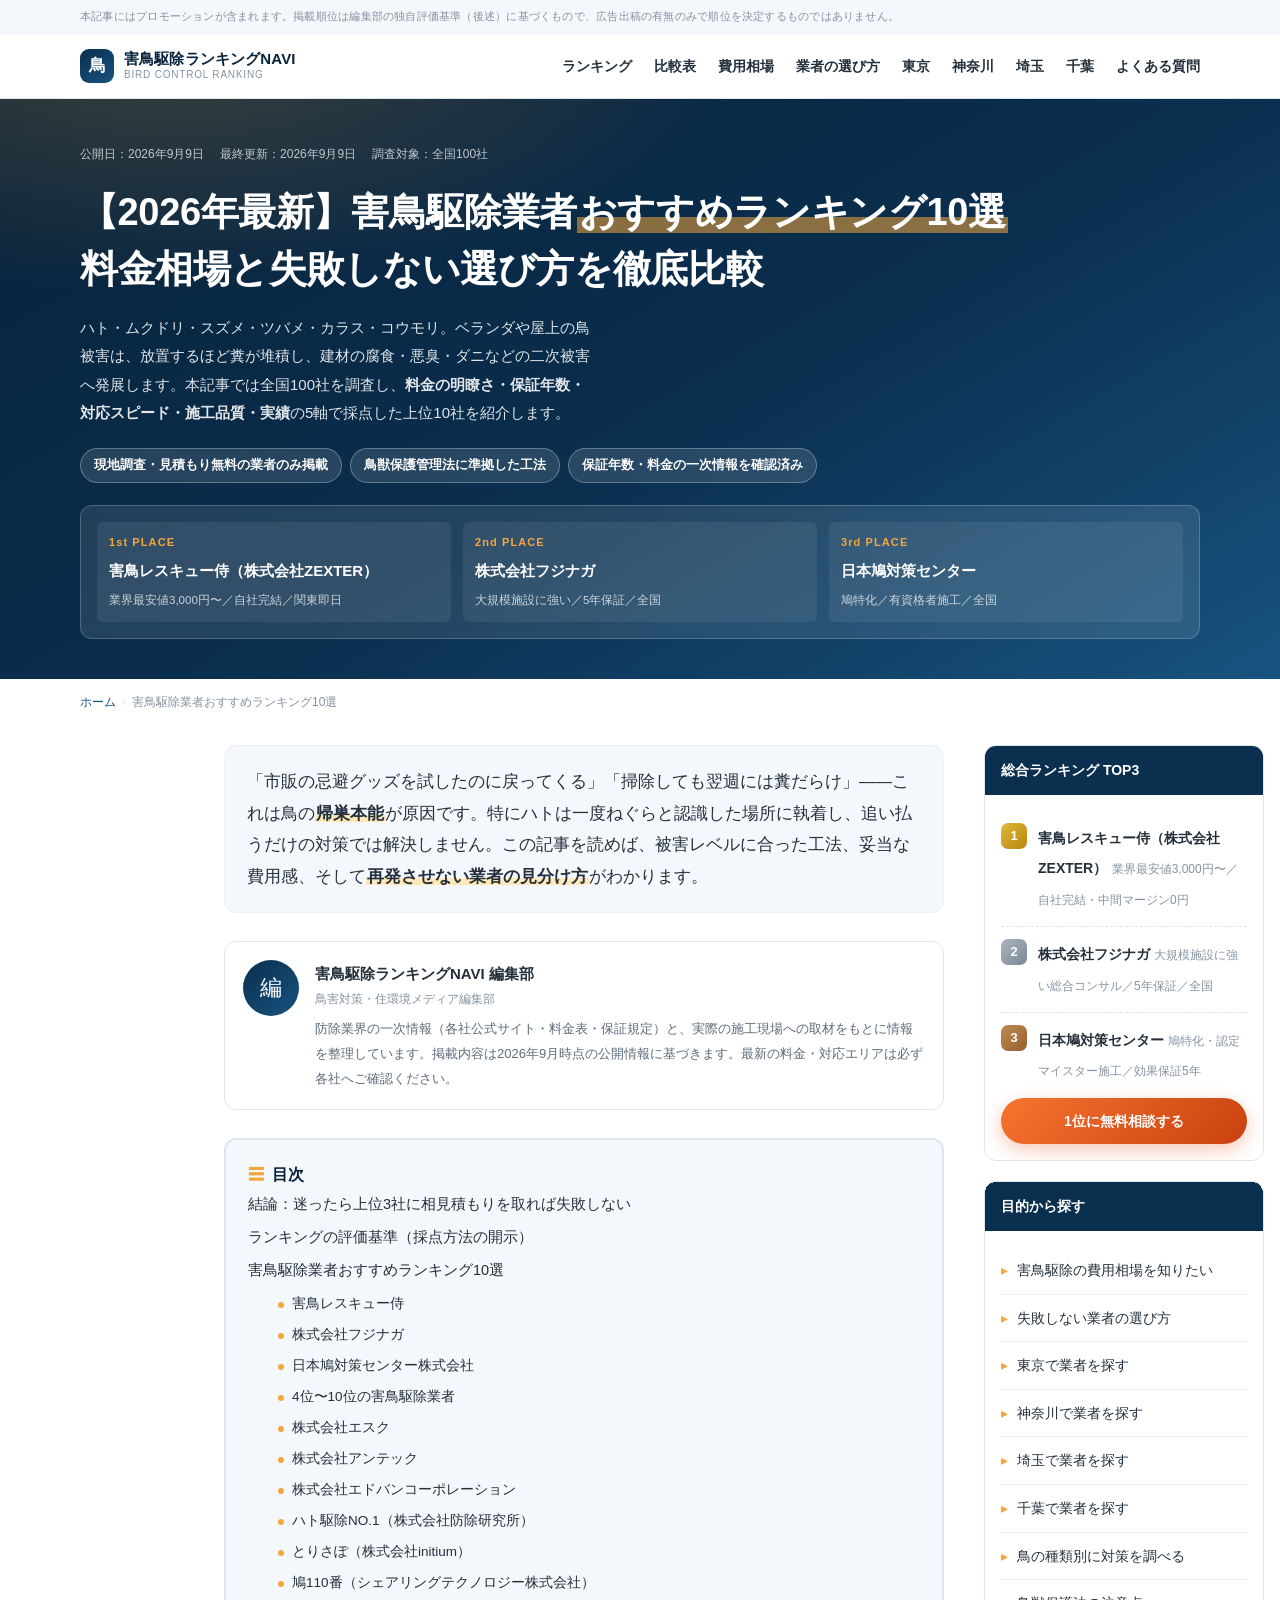
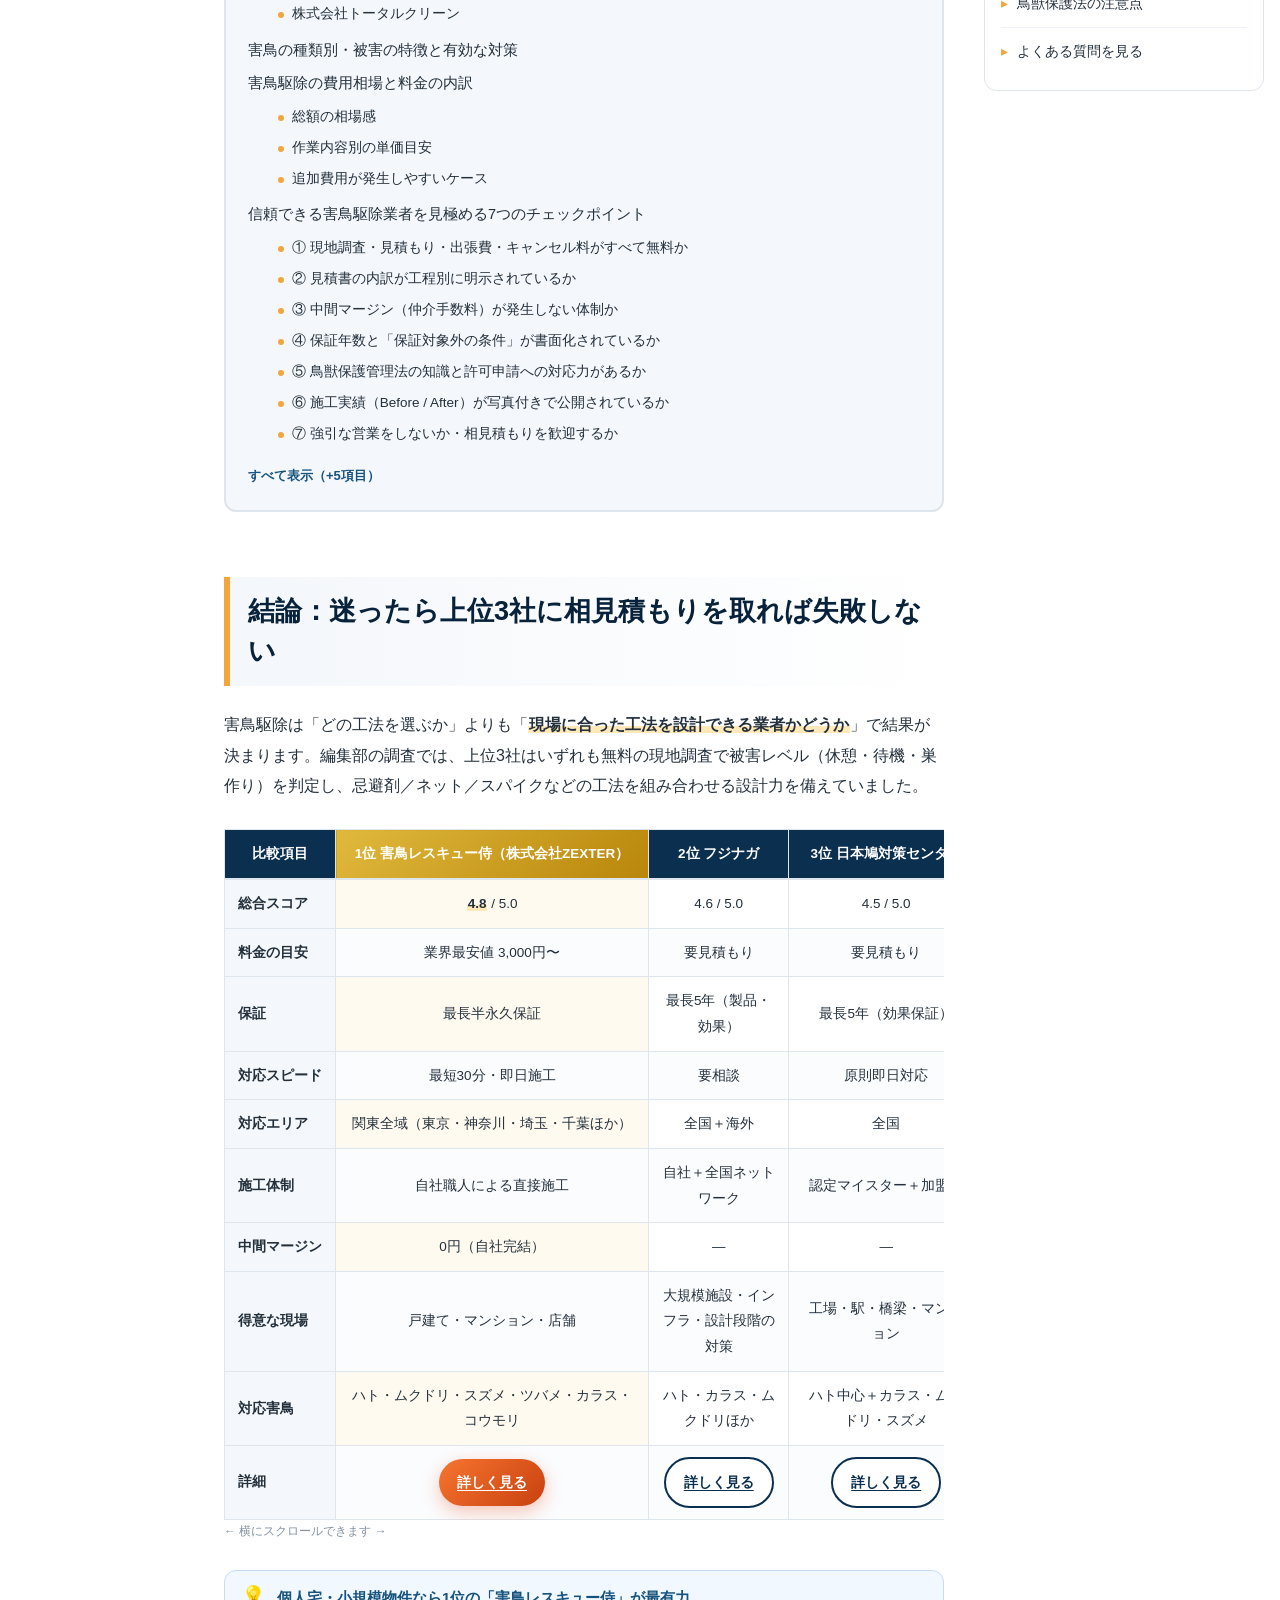
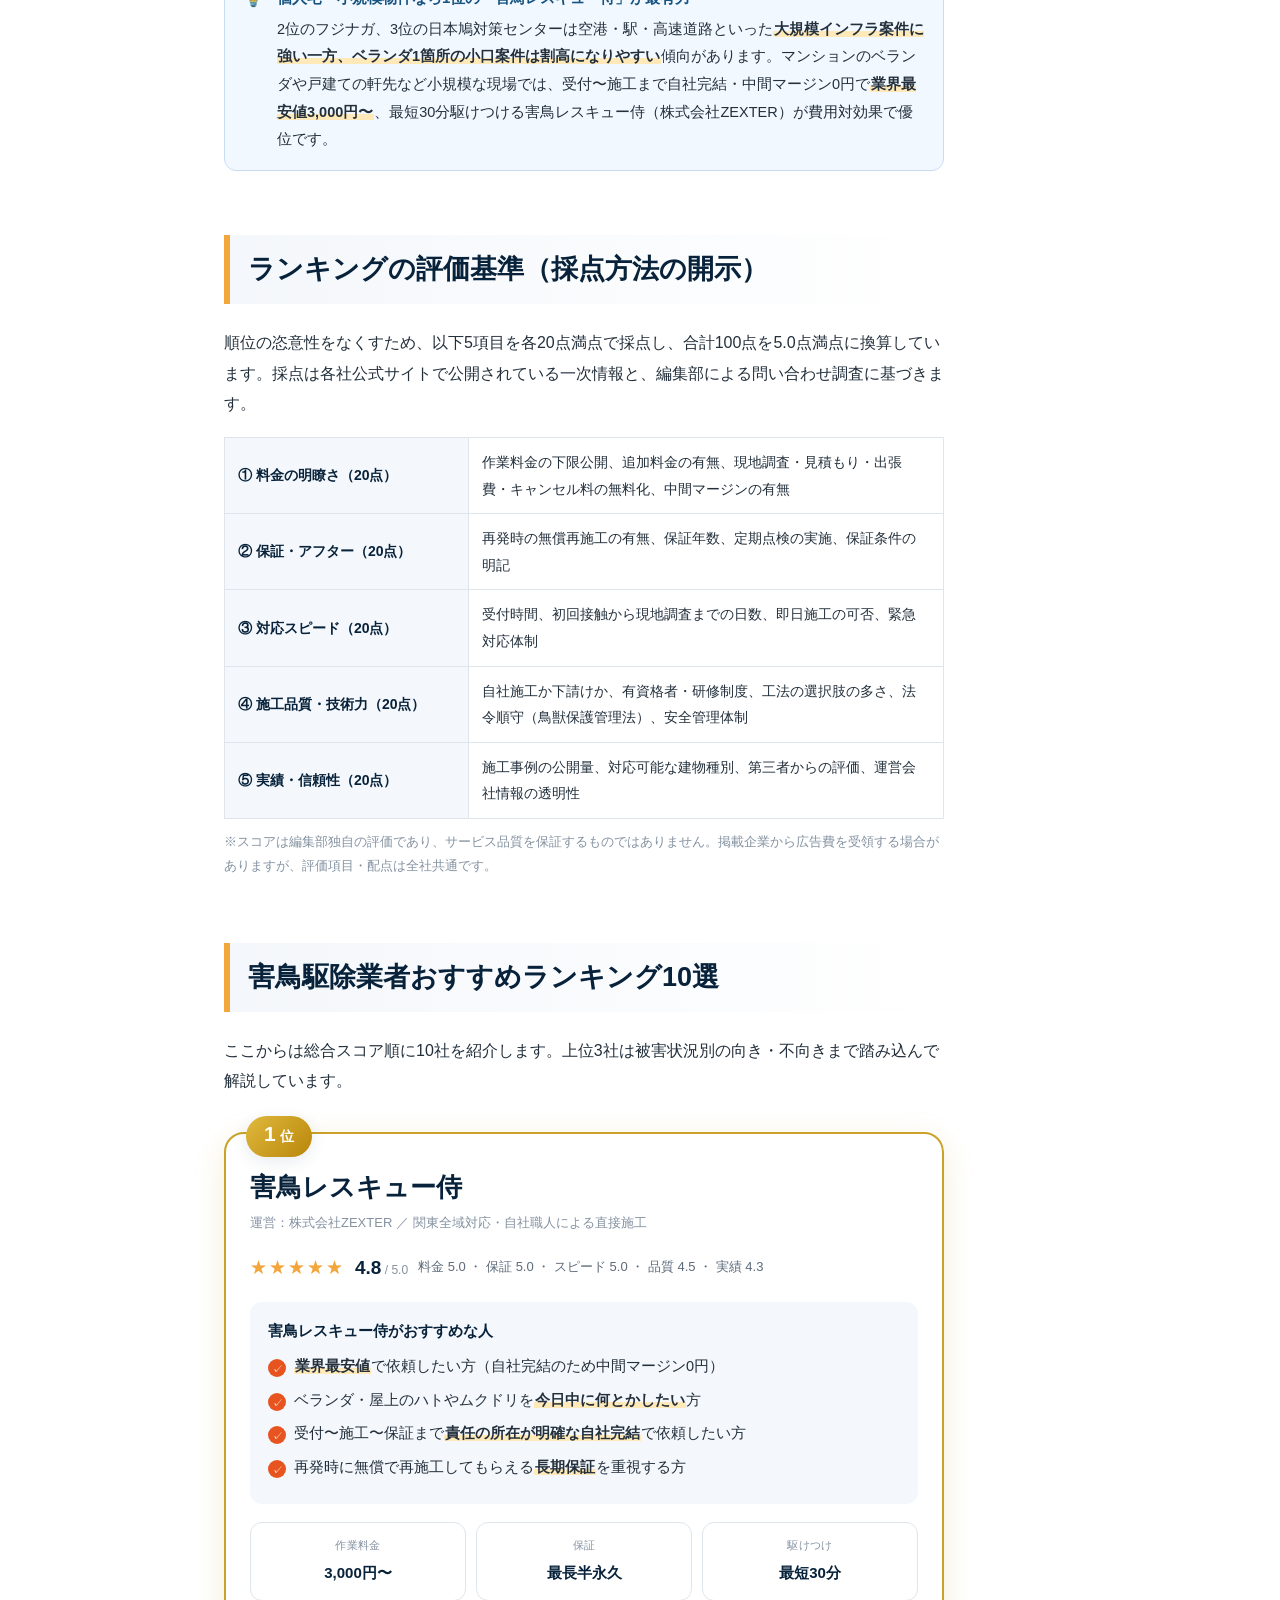
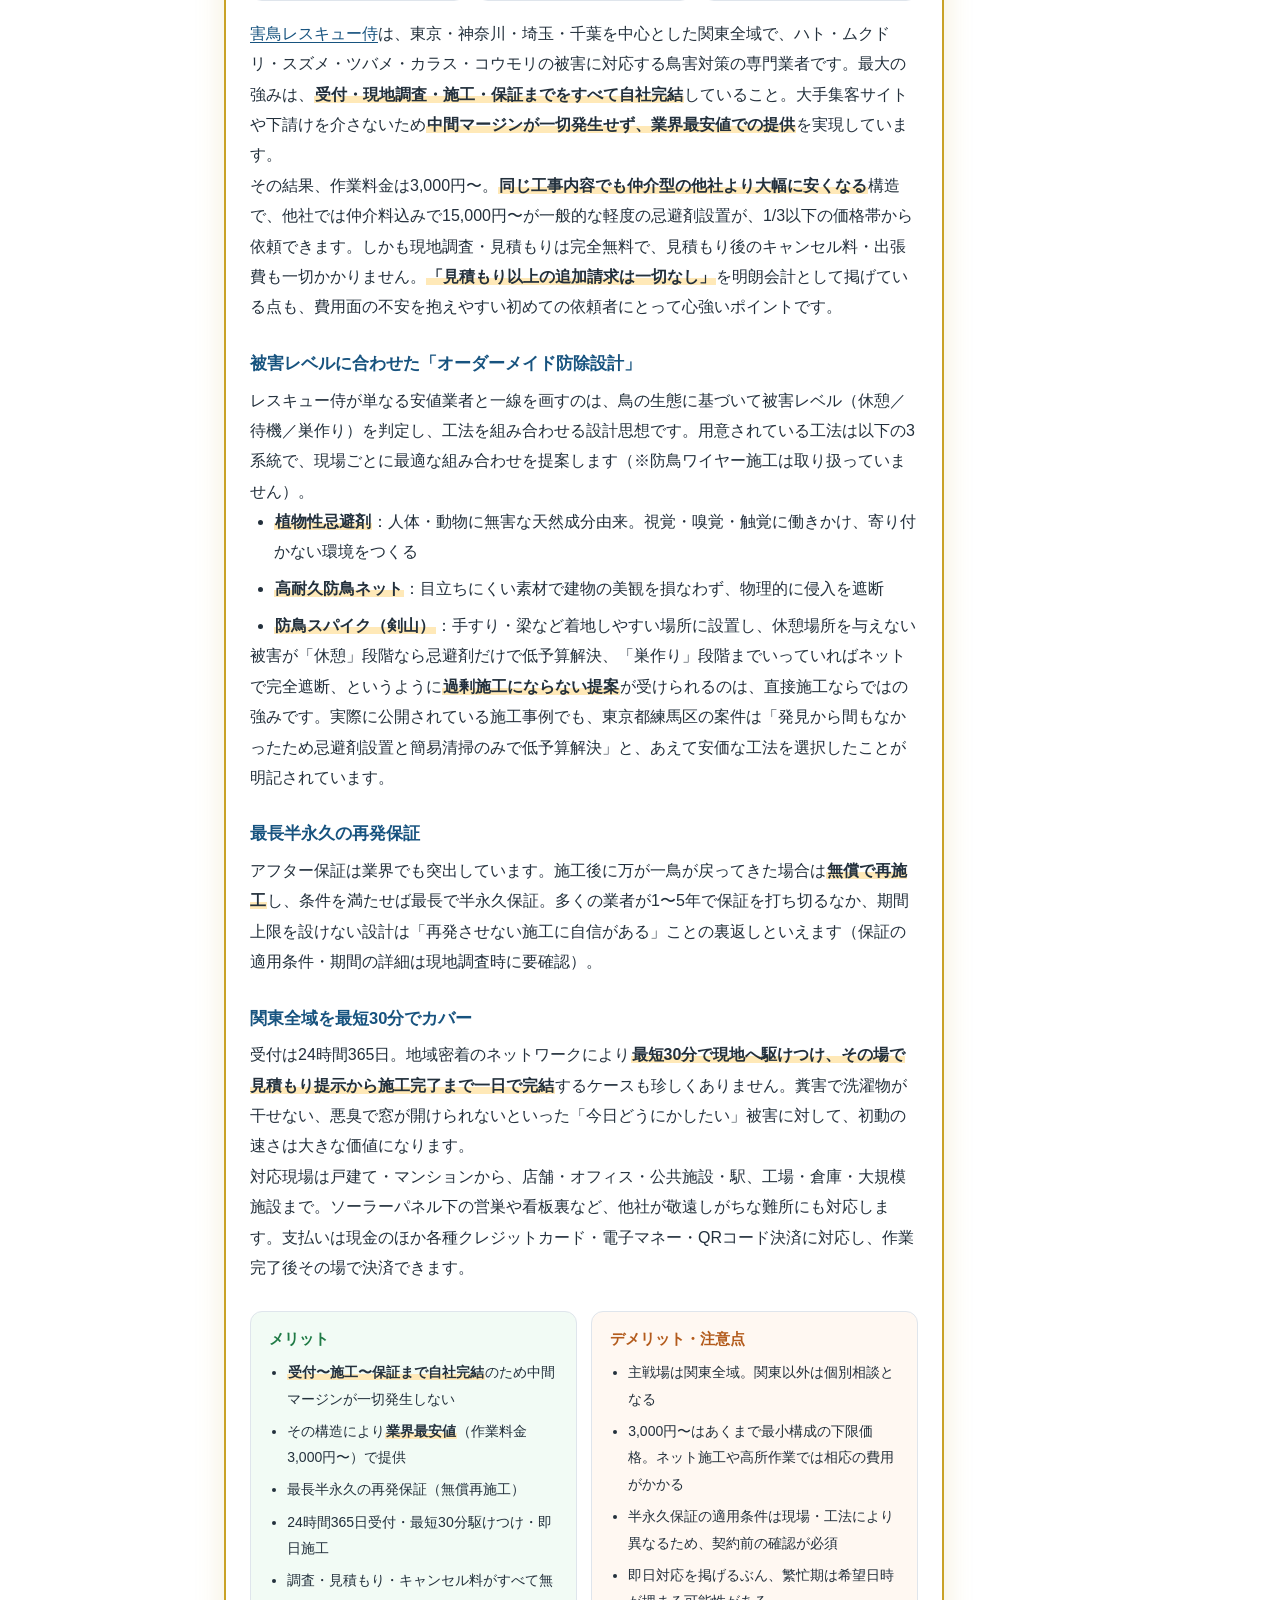
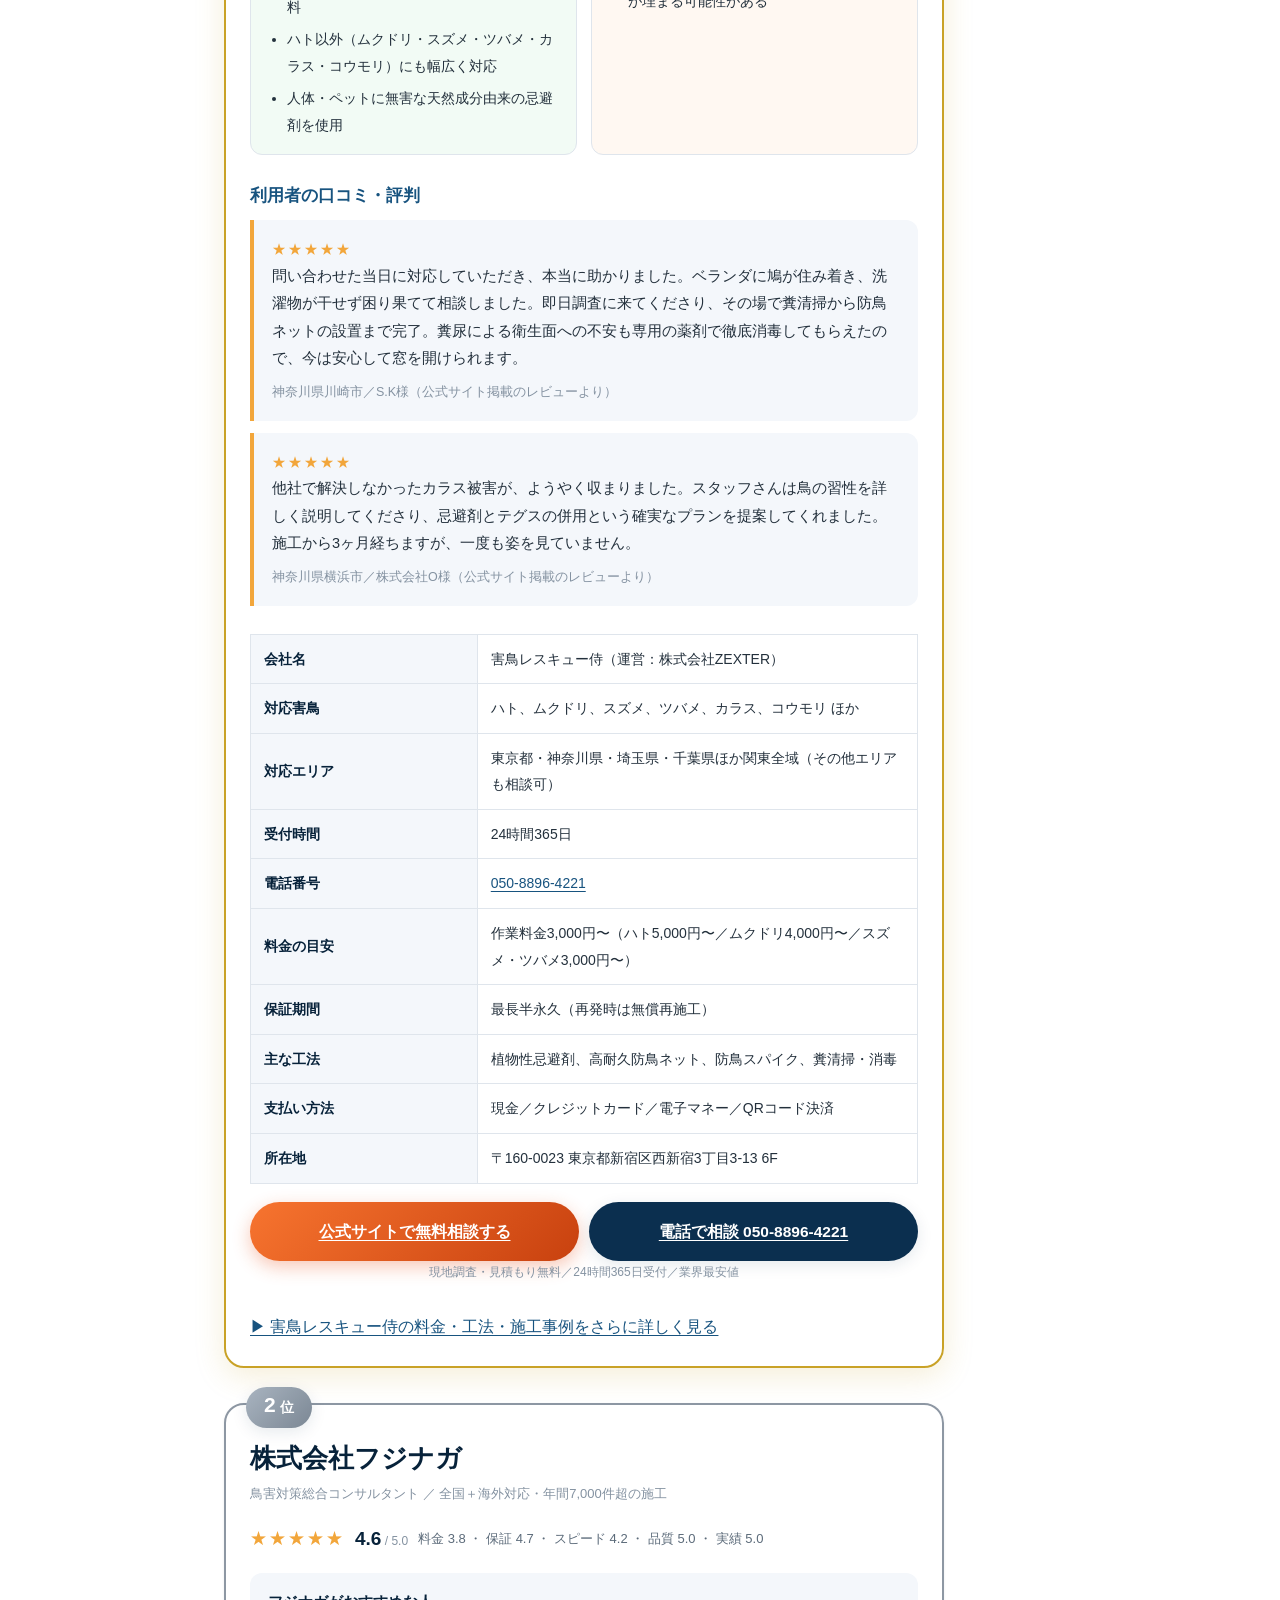
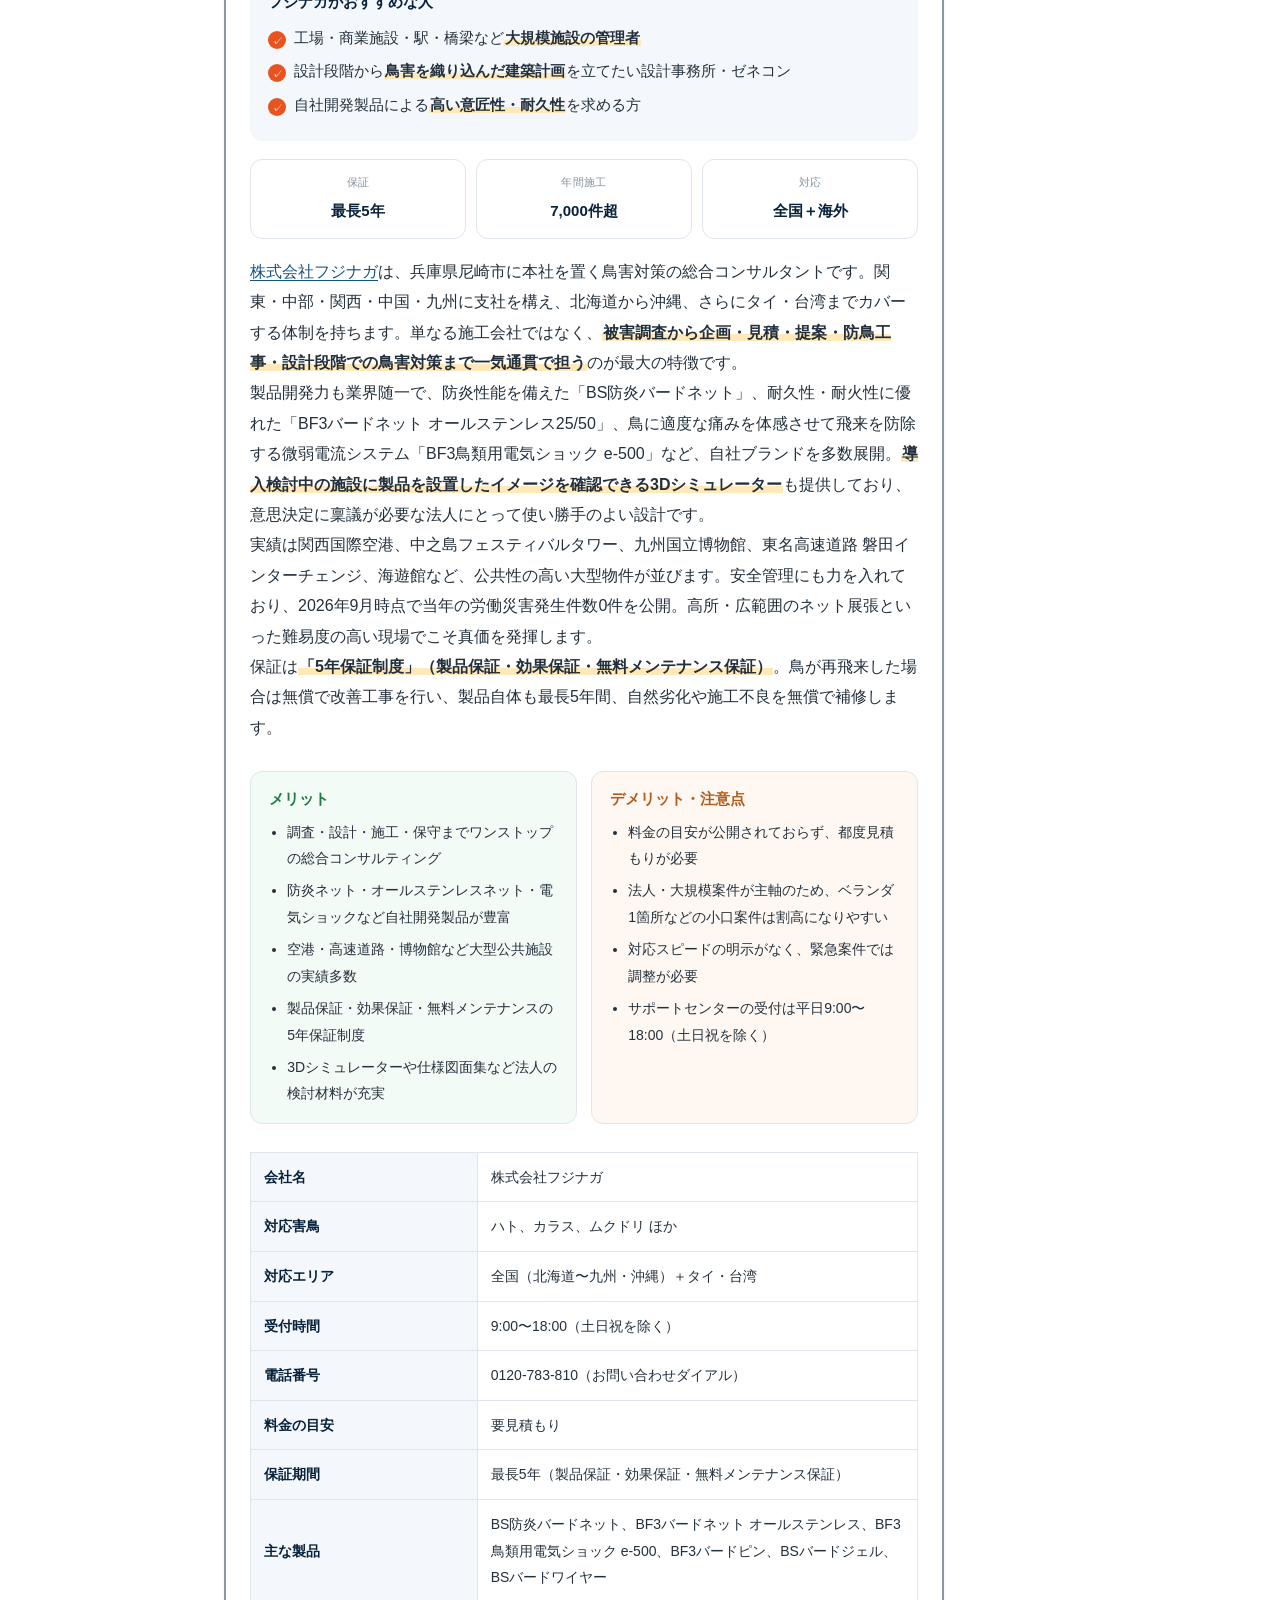
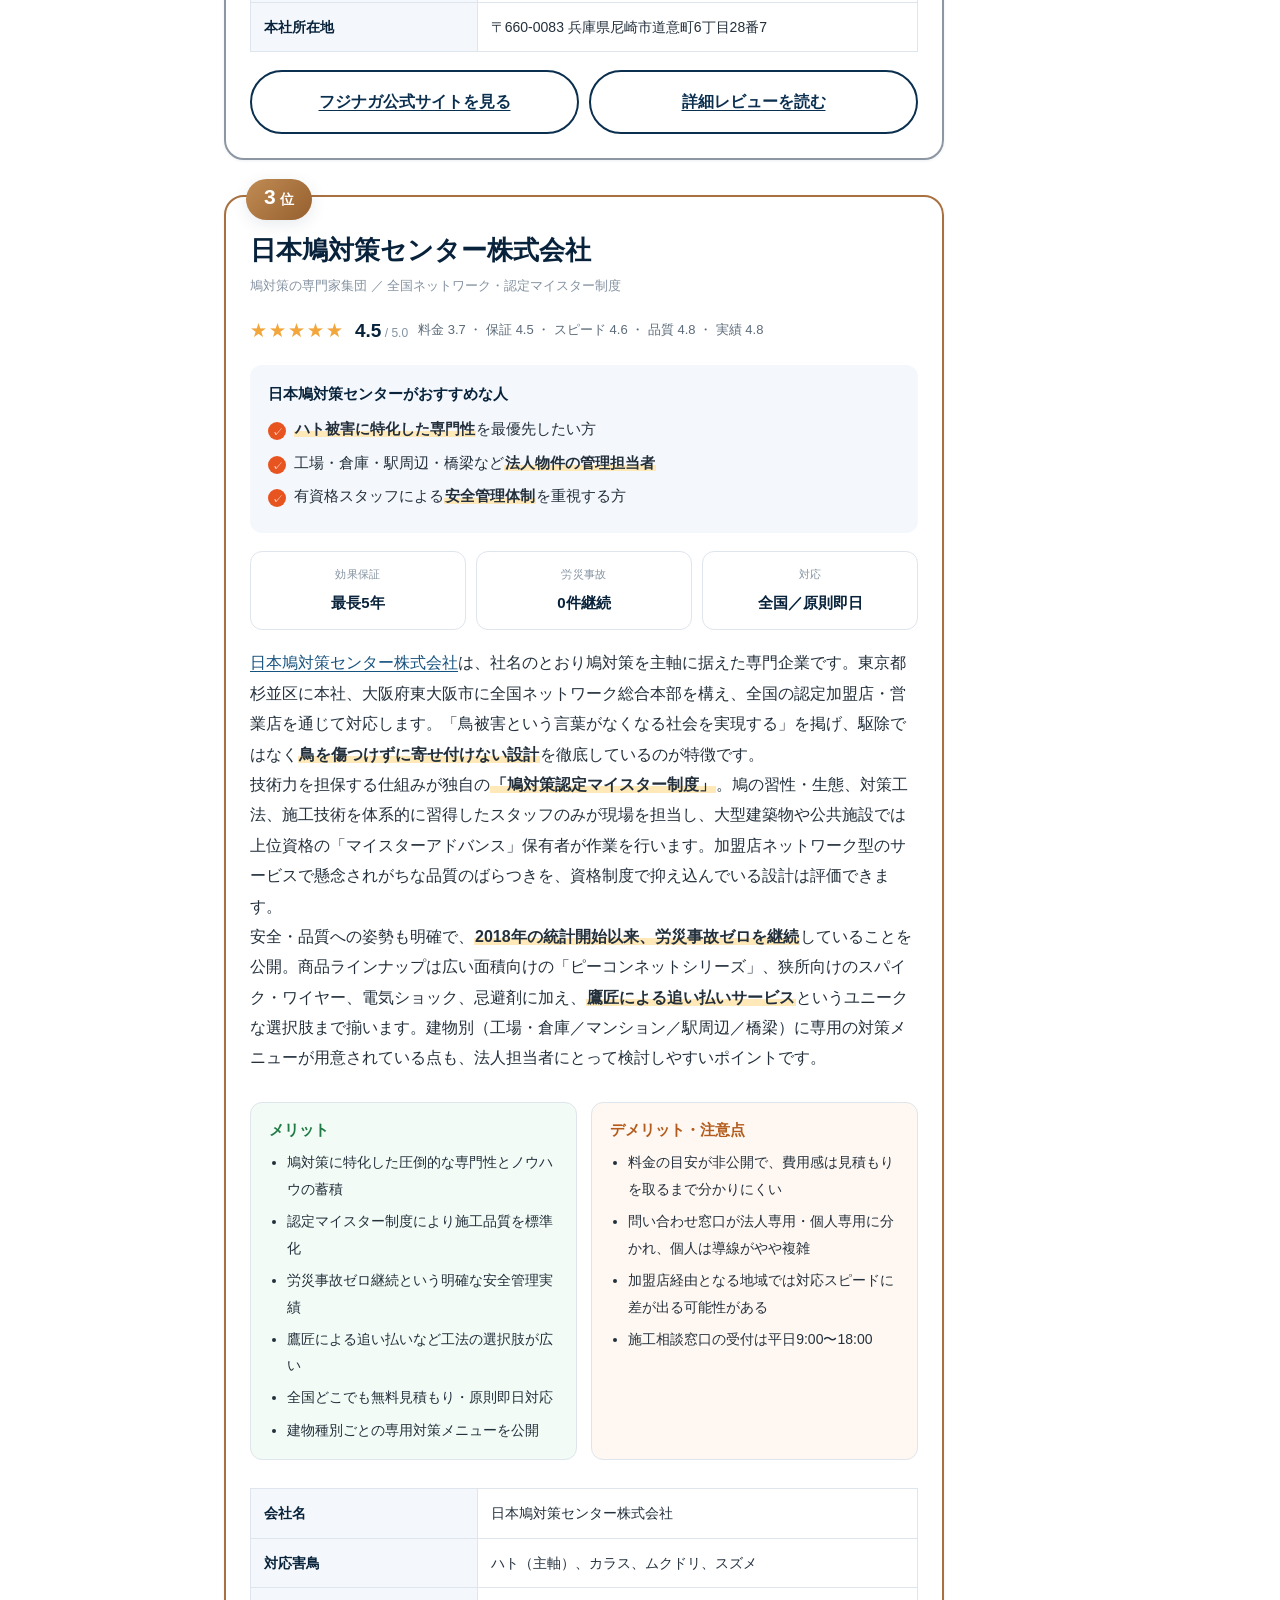
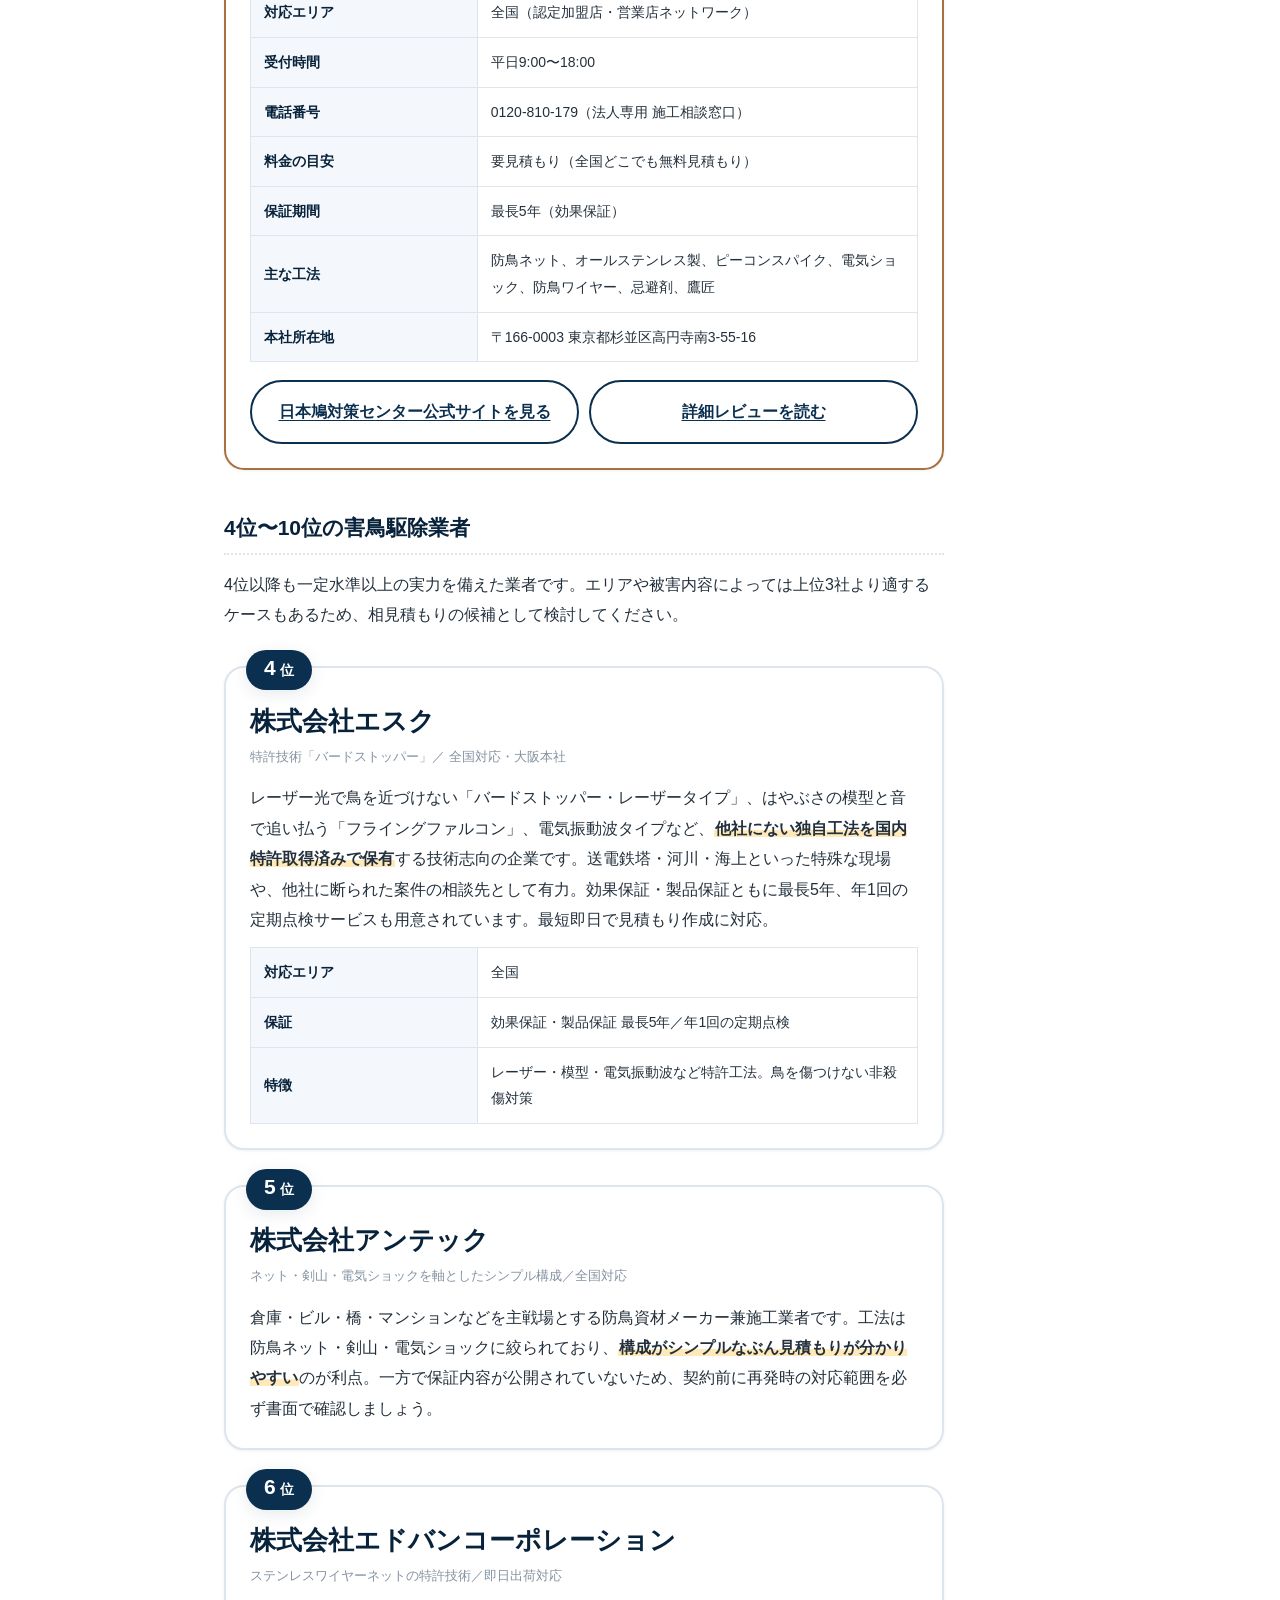
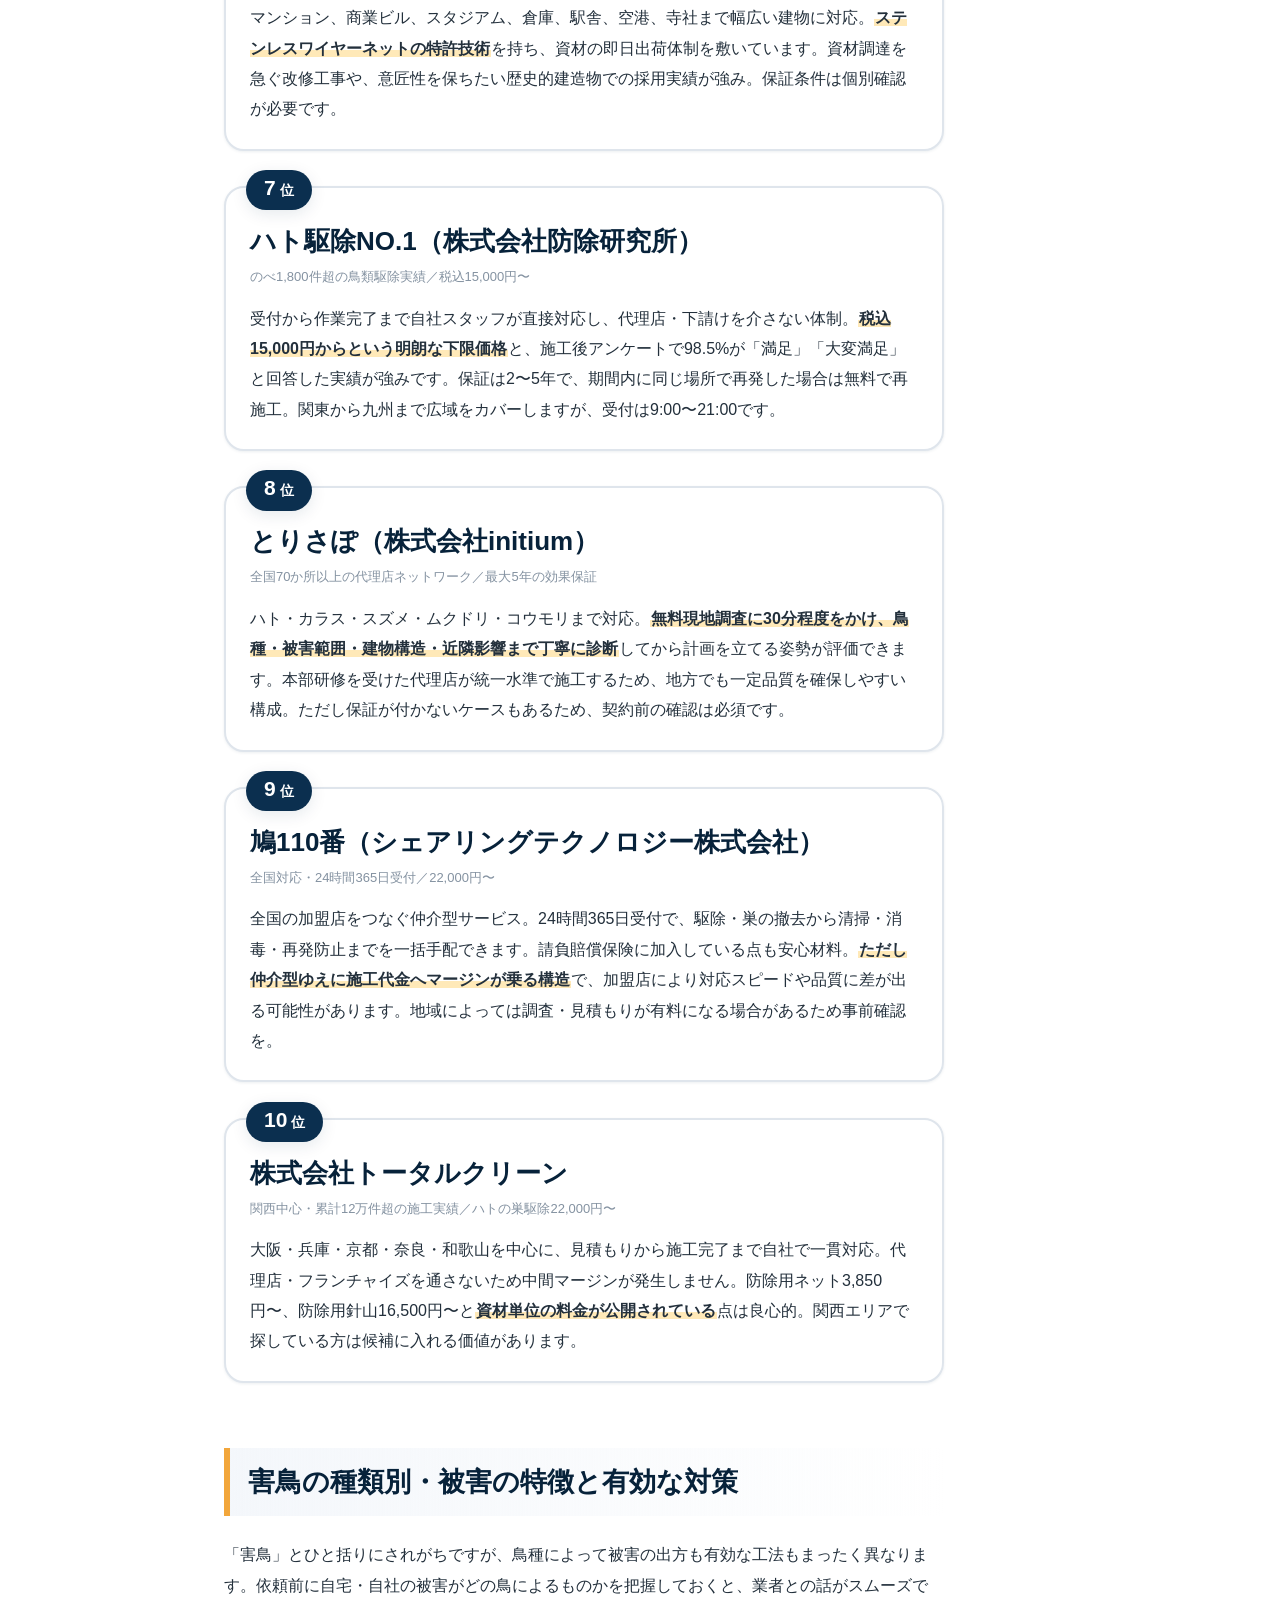
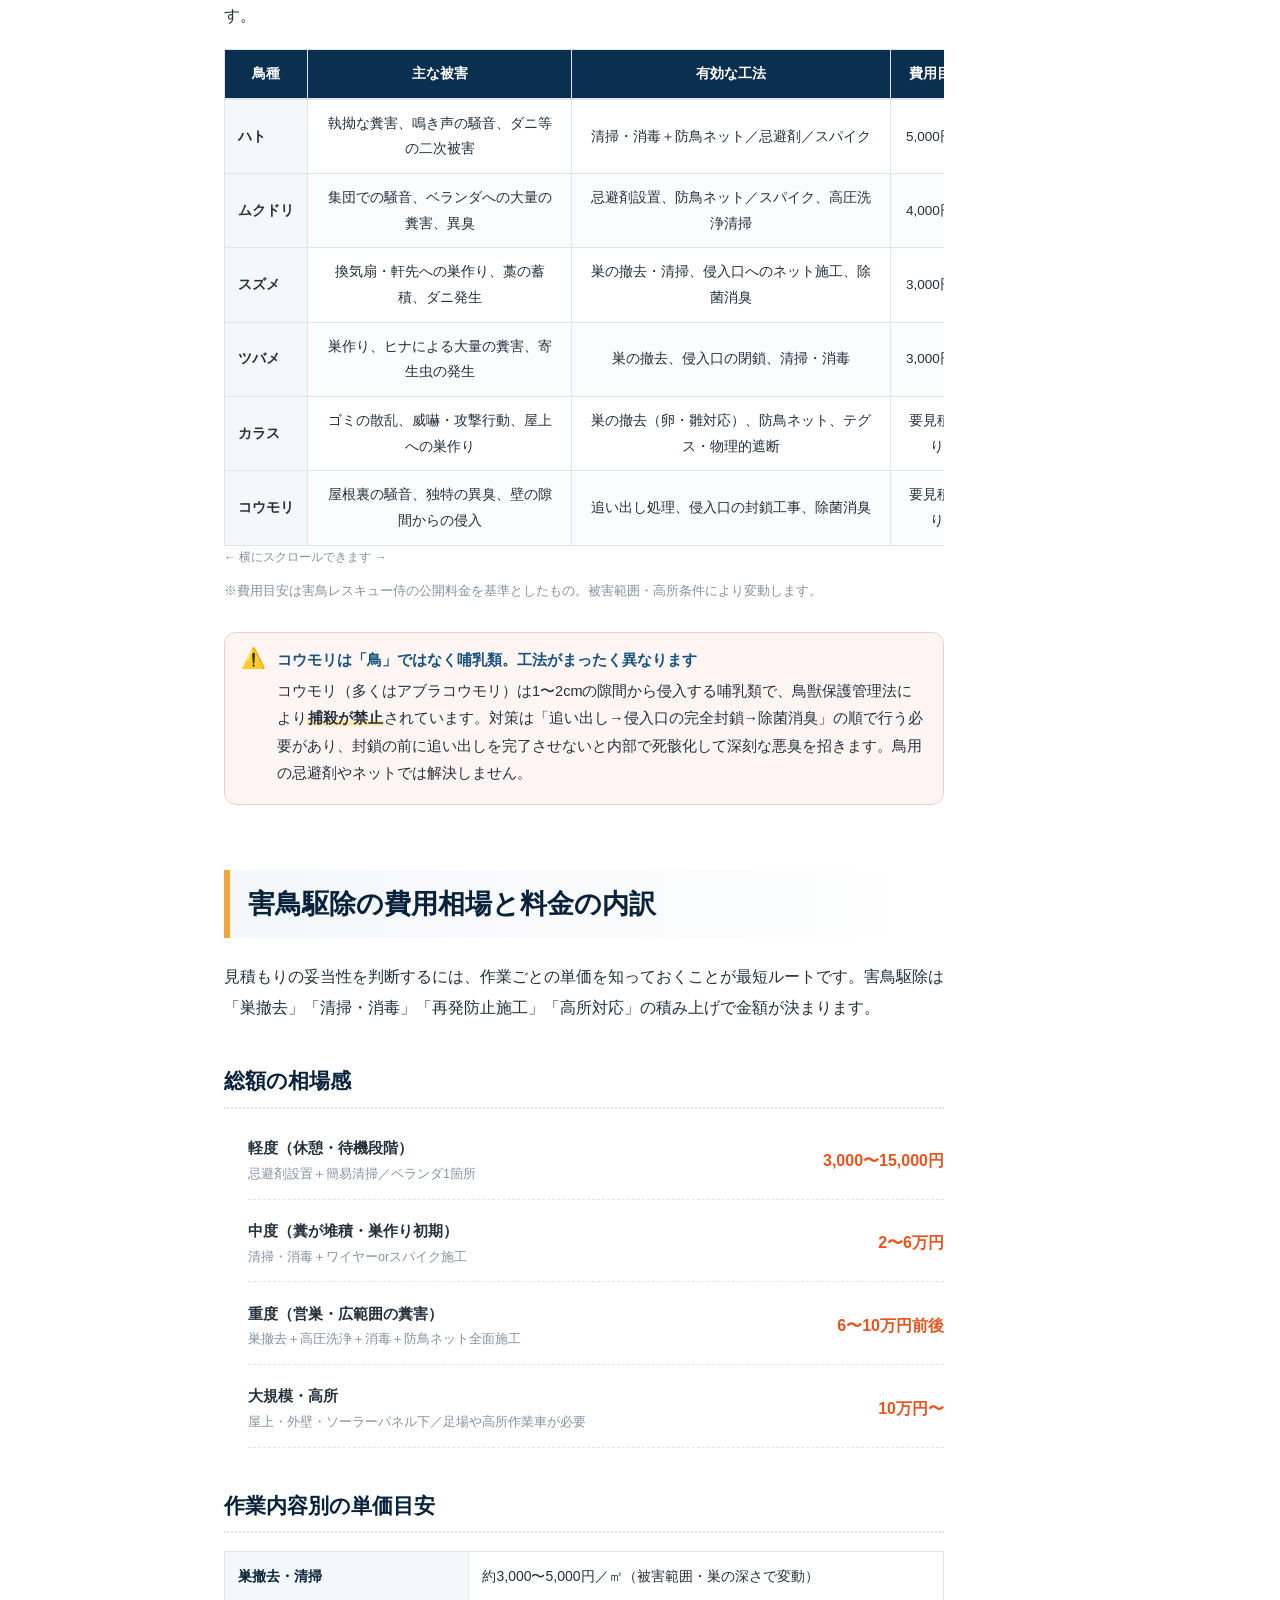
==== commit 71011bd4: "千葉埼玉追加" ====
--- a/index.html
+++ b/index.html
@@ -163,8 +163,10 @@
           <li><a href="#conclusion">比較表</a></li>
           <li><a href="columns/hiyou-souba.html">費用相場</a></li>
           <li><a href="columns/erabikata.html">業者の選び方</a></li>
-          <li><a href="areas/tokyo.html">東京のおすすめ</a></li>
-          <li><a href="areas/kanagawa.html">神奈川のおすすめ</a></li>
+          <li><a href="areas/tokyo.html">東京</a></li>
+          <li><a href="areas/kanagawa.html">神奈川</a></li>
+          <li><a href="areas/saitama.html">埼玉</a></li>
+          <li><a href="areas/chiba.html">千葉</a></li>
           <li><a href="#faq">よくある質問</a></li>
         </ul>
       </nav>
@@ -1199,6 +1201,16 @@
             <p class="card-title">神奈川でおすすめの害鳥駆除業者3選</p>
             <p>横浜・川崎・相模原など県内対応業者を、即日対応力と料金で比較しました。</p>
           </a>
+          <a class="card" href="areas/saitama.html">
+            <span class="tag">エリア</span>
+            <p class="card-title">埼玉でおすすめの害鳥駆除業者3選</p>
+            <p>さいたま・川口・所沢など県内対応業者を比較しました。</p>
+          </a>
+          <a class="card" href="areas/chiba.html">
+            <span class="tag">エリア</span>
+            <p class="card-title">千葉でおすすめの害鳥駆除業者3選</p>
+            <p>千葉市・船橋・柏など県内対応業者を比較しました。</p>
+          </a>
           <a class="card" href="companies/rescue-samurai.html">
             <span class="tag">1位詳細</span>
             <p class="card-title">害鳥レスキュー侍の評判・料金・施工事例まとめ</p>
@@ -1261,6 +1273,8 @@
             <li><a href="columns/erabikata.html">失敗しない業者の選び方</a></li>
             <li><a href="areas/tokyo.html">東京で業者を探す</a></li>
             <li><a href="areas/kanagawa.html">神奈川で業者を探す</a></li>
+            <li><a href="areas/saitama.html">埼玉で業者を探す</a></li>
+            <li><a href="areas/chiba.html">千葉で業者を探す</a></li>
             <li><a href="#bird-types">鳥の種類別に対策を調べる</a></li>
             <li><a href="#law">鳥獣保護法の注意点</a></li>
             <li><a href="#faq">よくある質問を見る</a></li>
@@ -1285,6 +1299,8 @@
             <li><a href="columns/erabikata.html">失敗しない業者の選び方</a></li>
             <li><a href="areas/tokyo.html">東京でおすすめの害鳥駆除業者</a></li>
             <li><a href="areas/kanagawa.html">神奈川でおすすめの害鳥駆除業者</a></li>
+            <li><a href="areas/saitama.html">埼玉でおすすめの害鳥駆除業者</a></li>
+            <li><a href="areas/chiba.html">千葉でおすすめの害鳥駆除業者</a></li>
           </ul>
         </div>
         <div>
